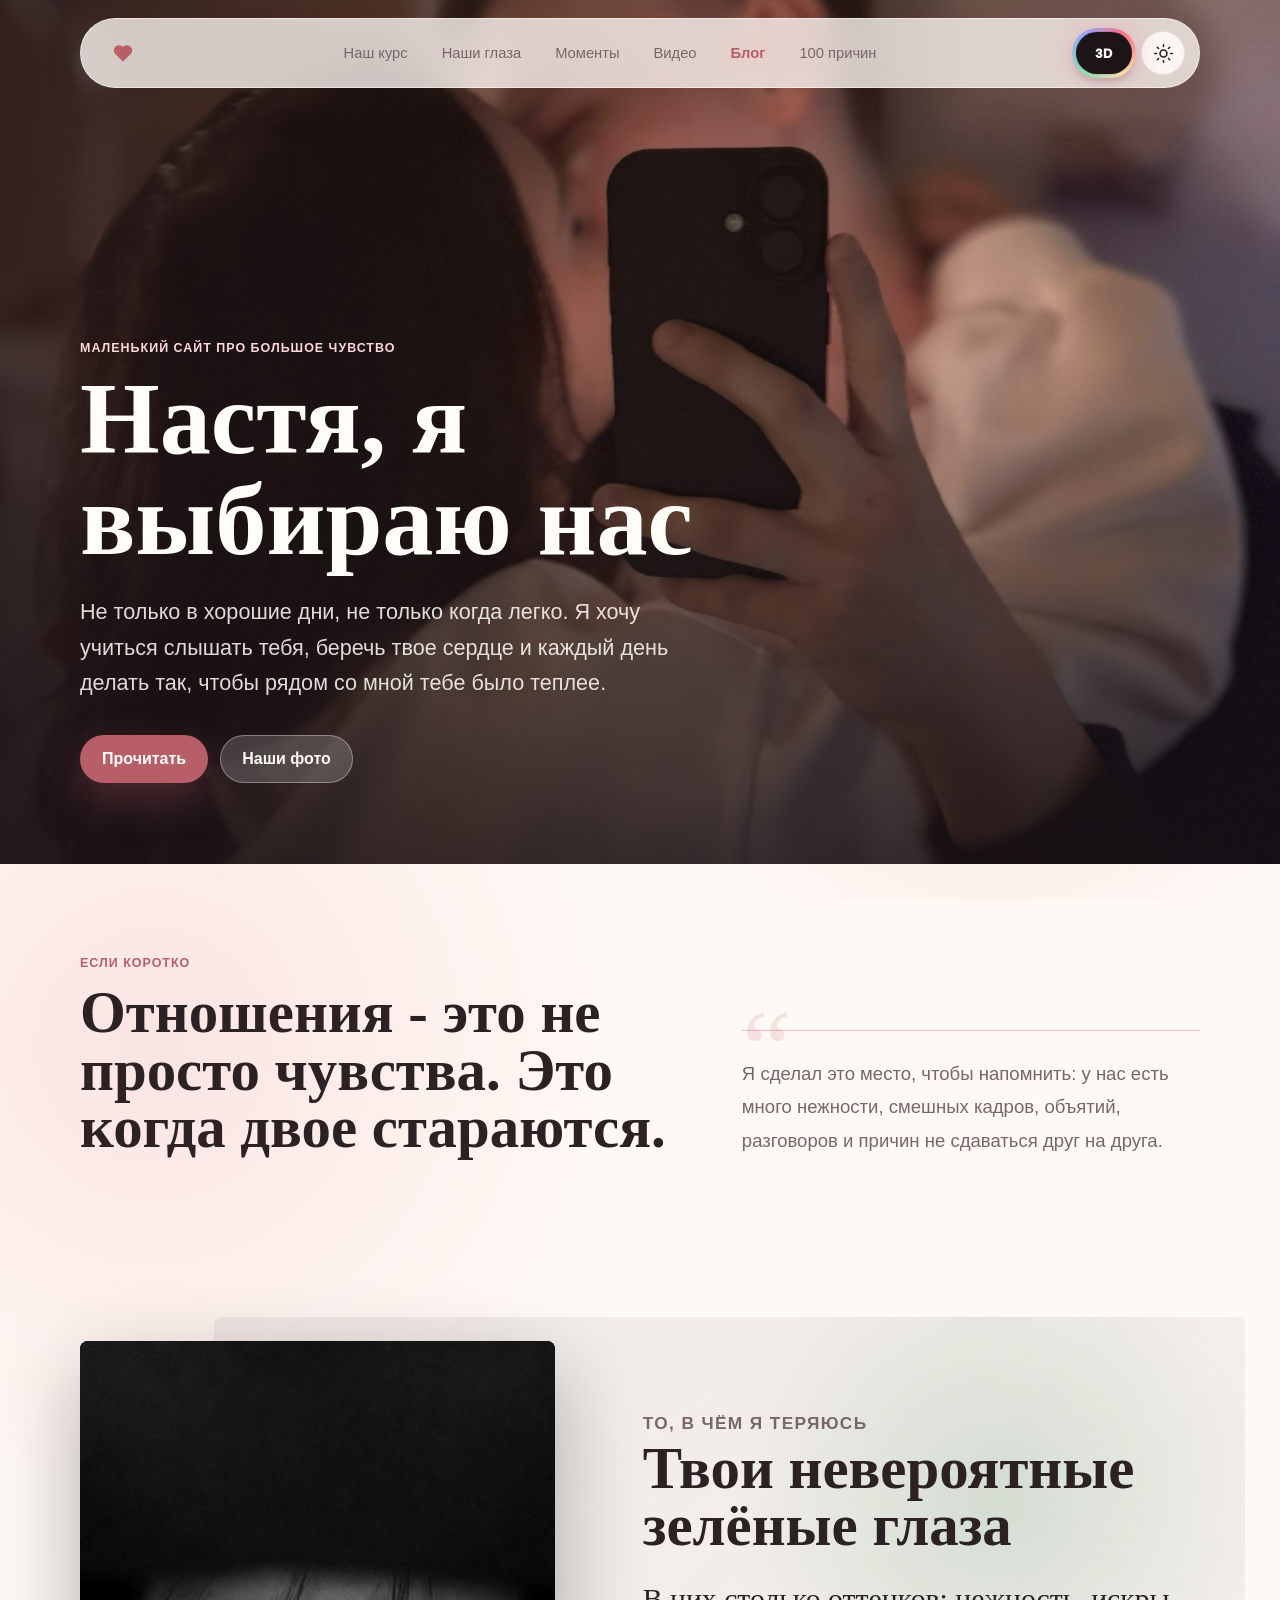
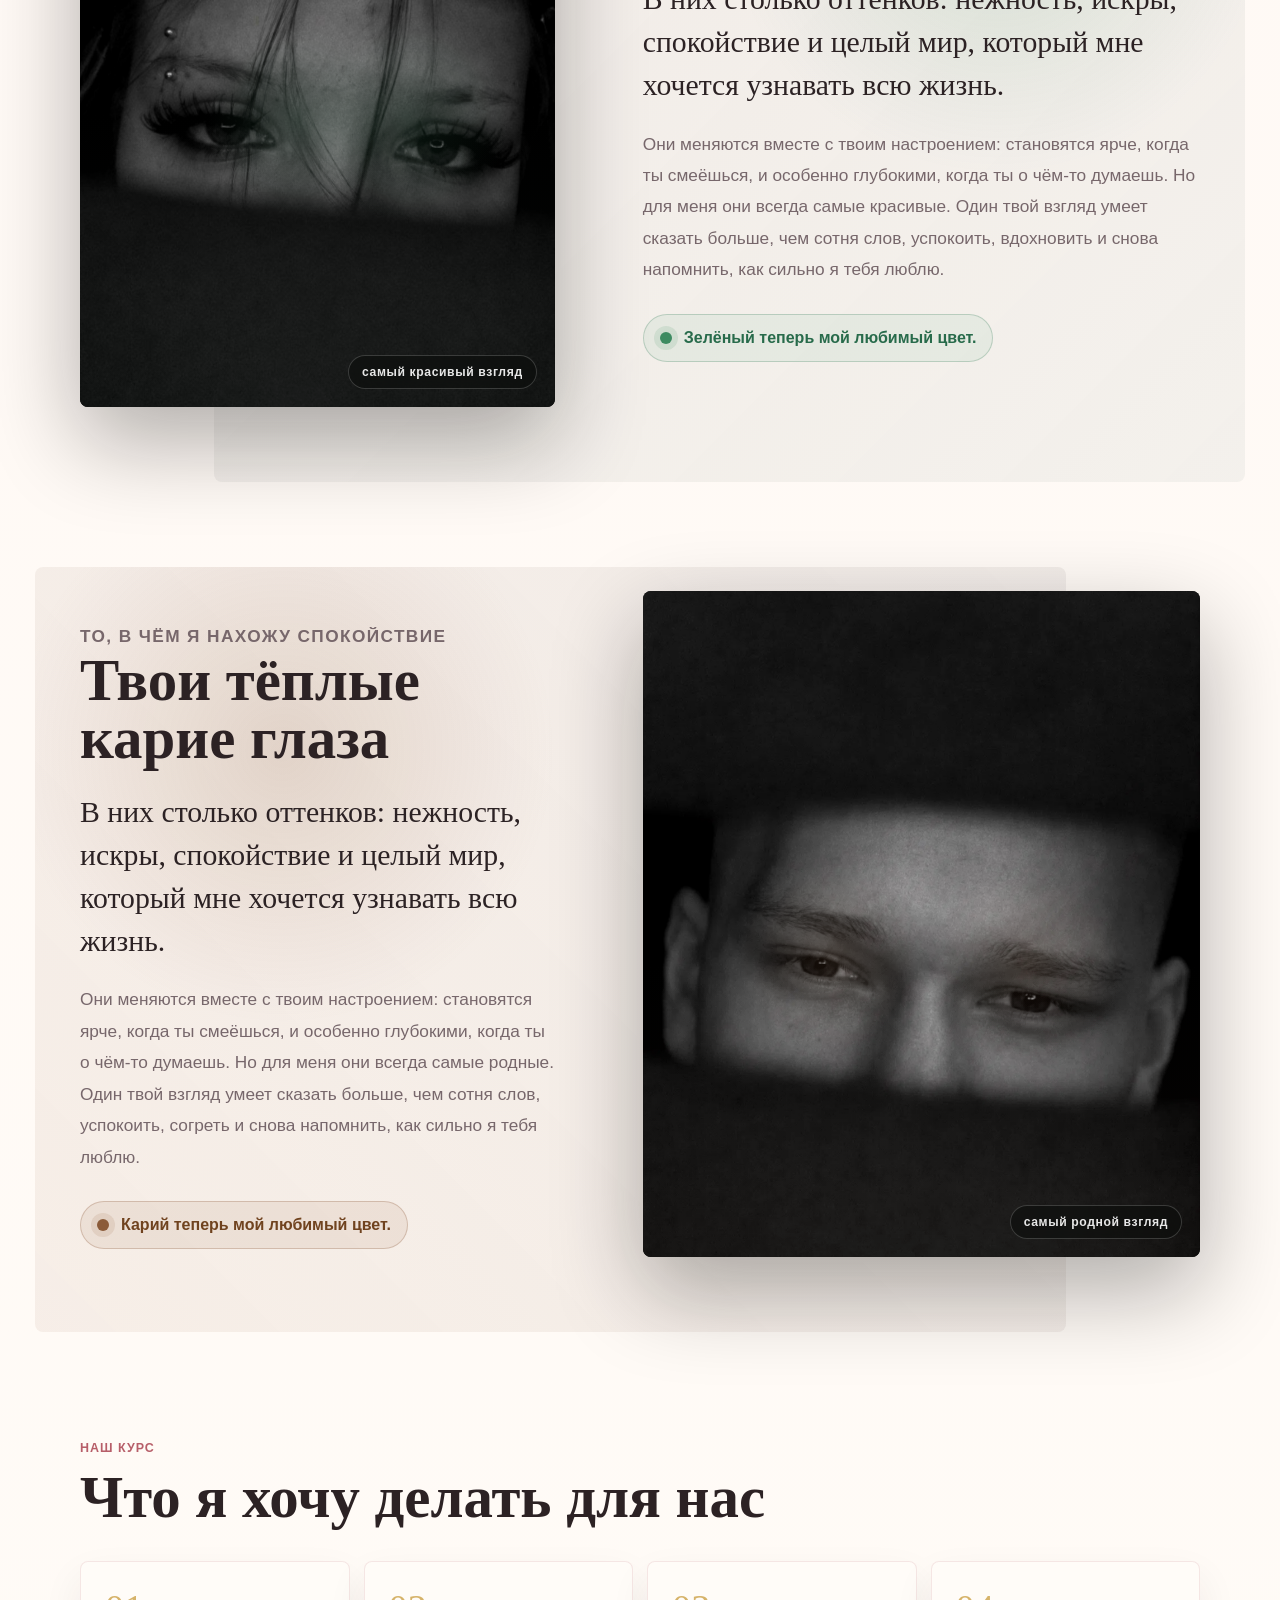
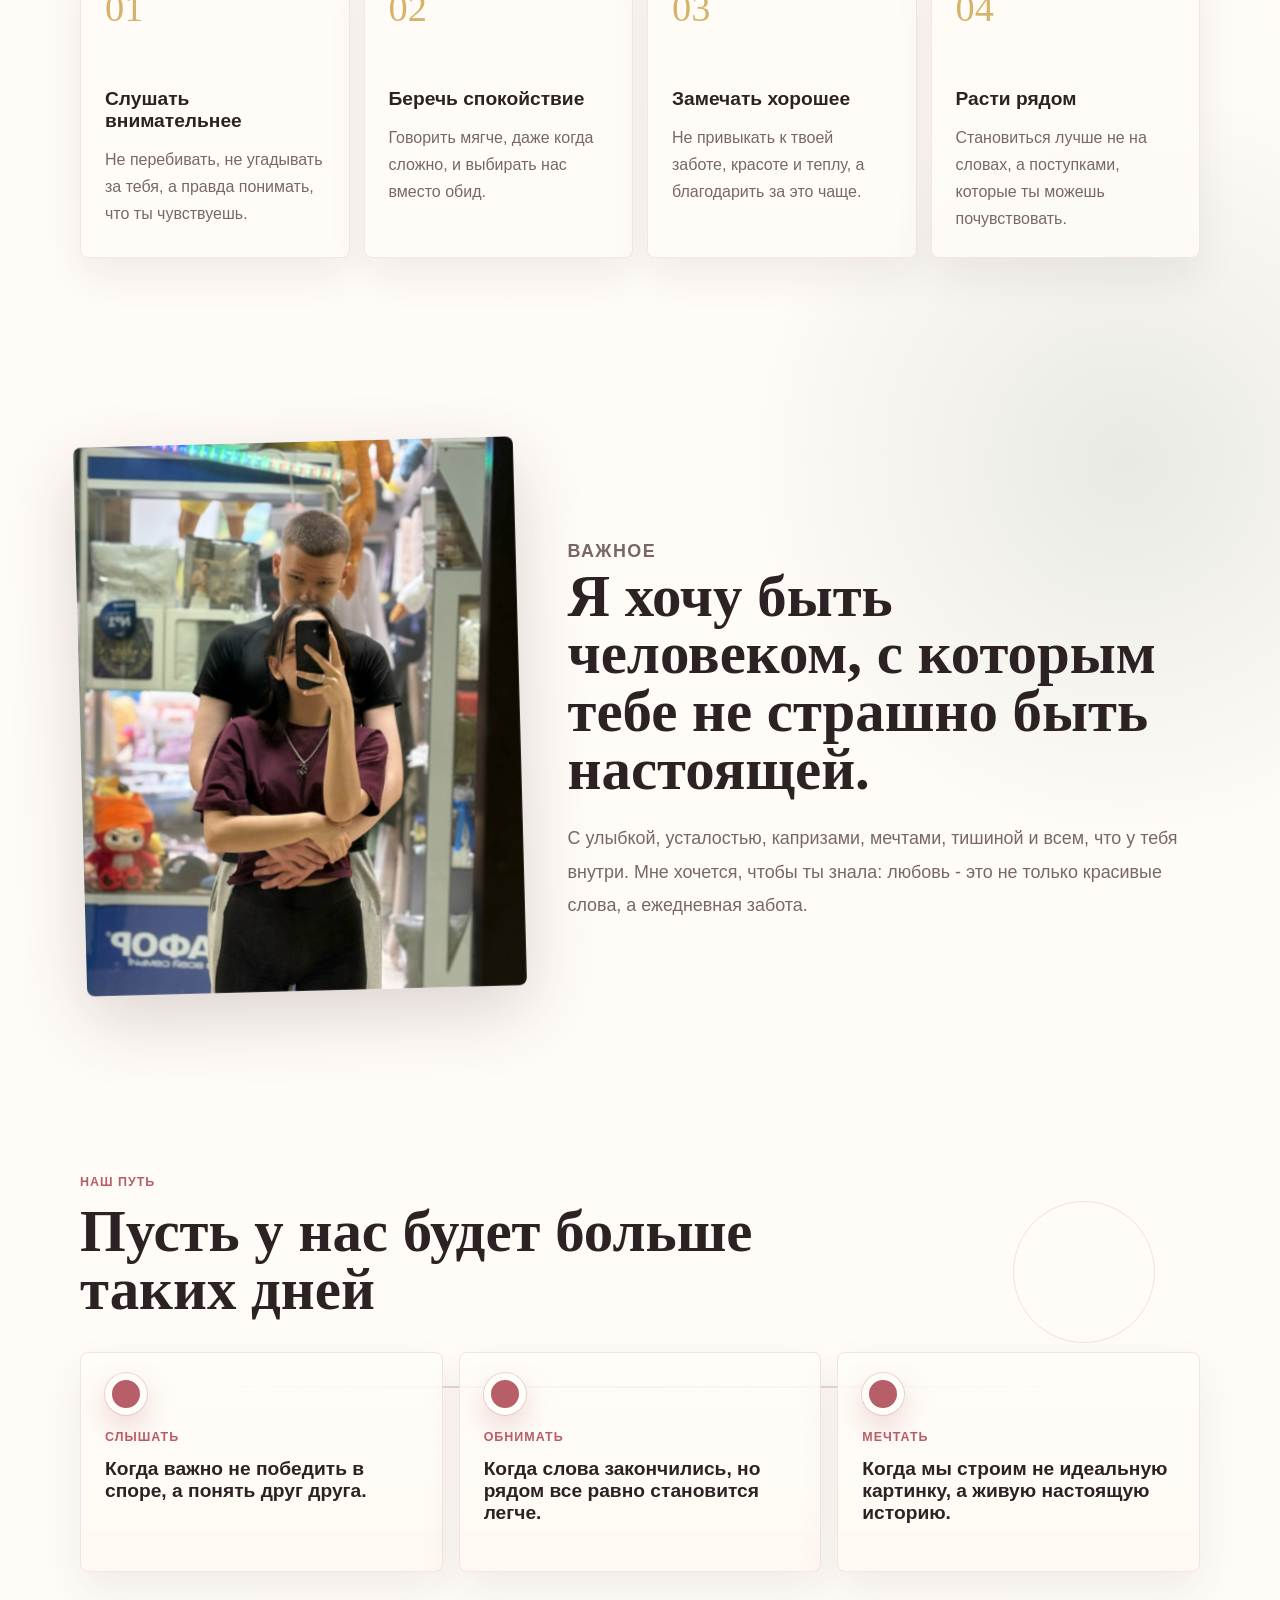
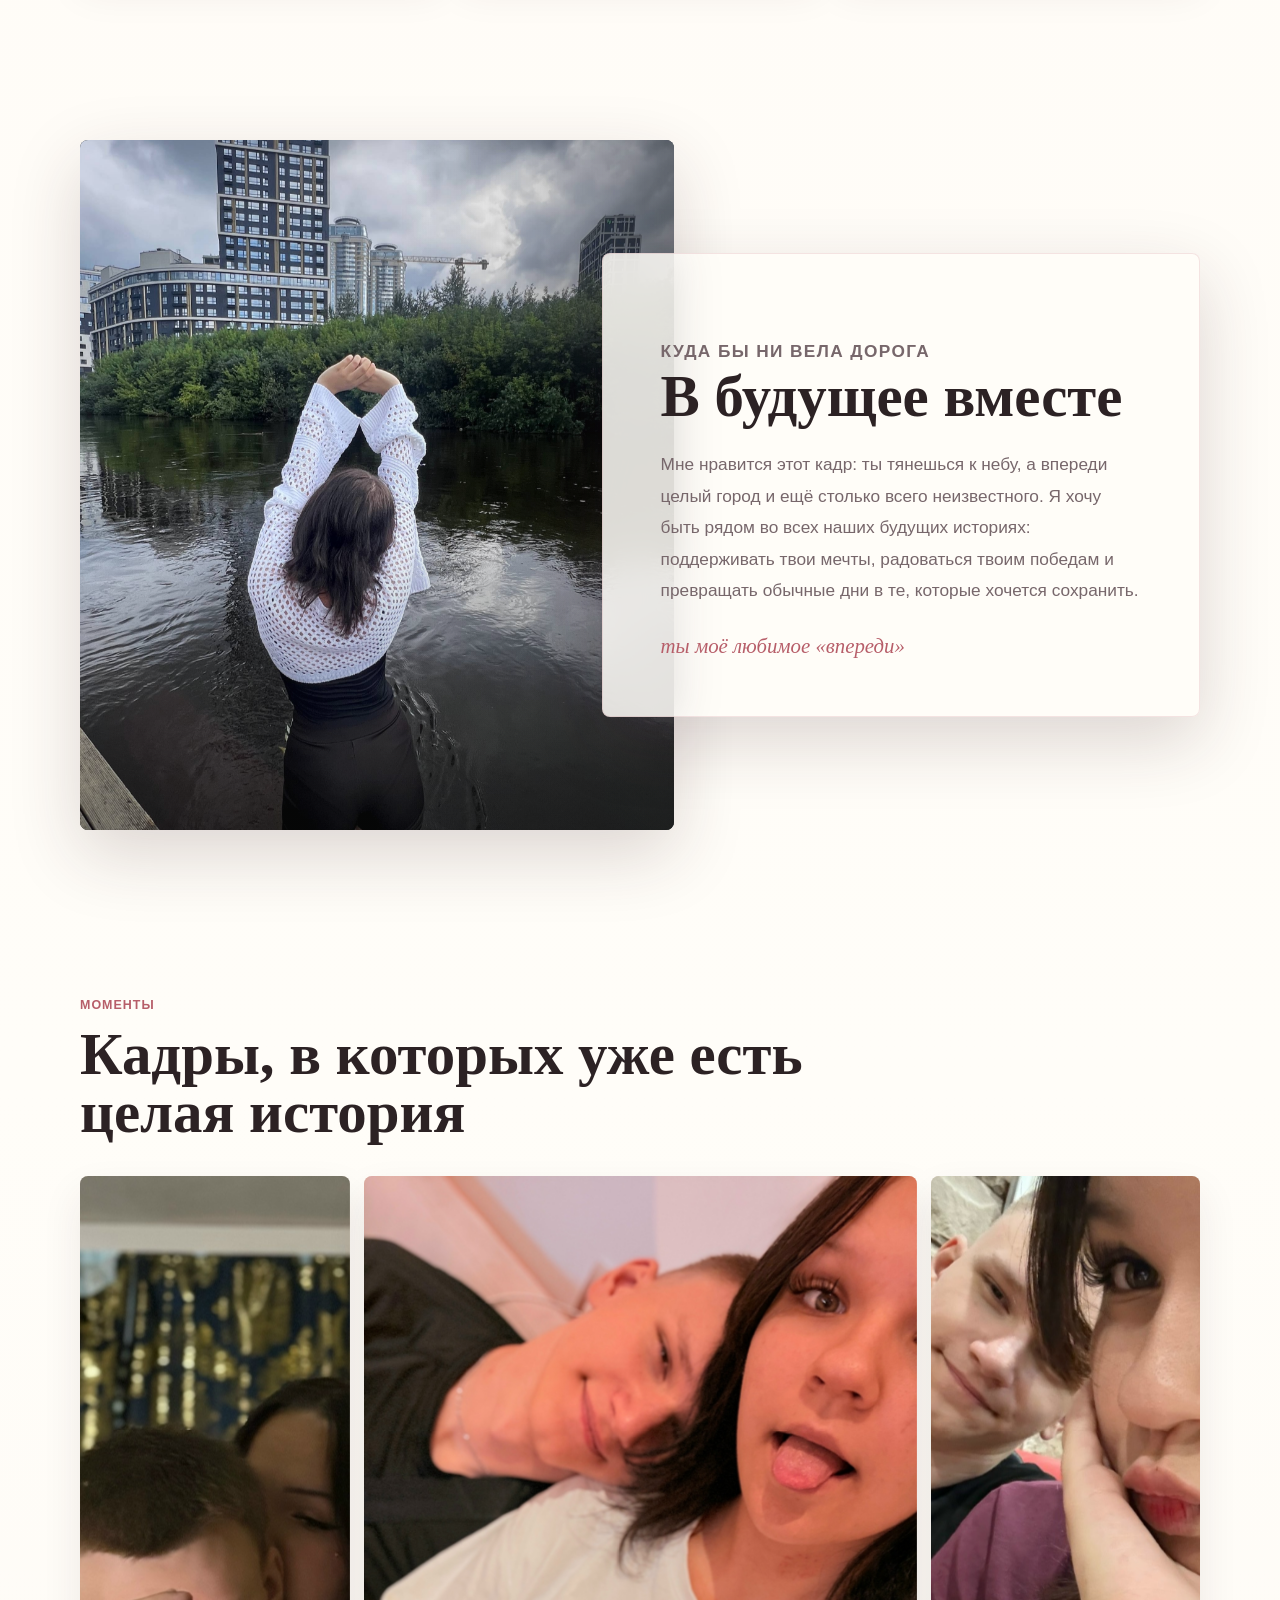
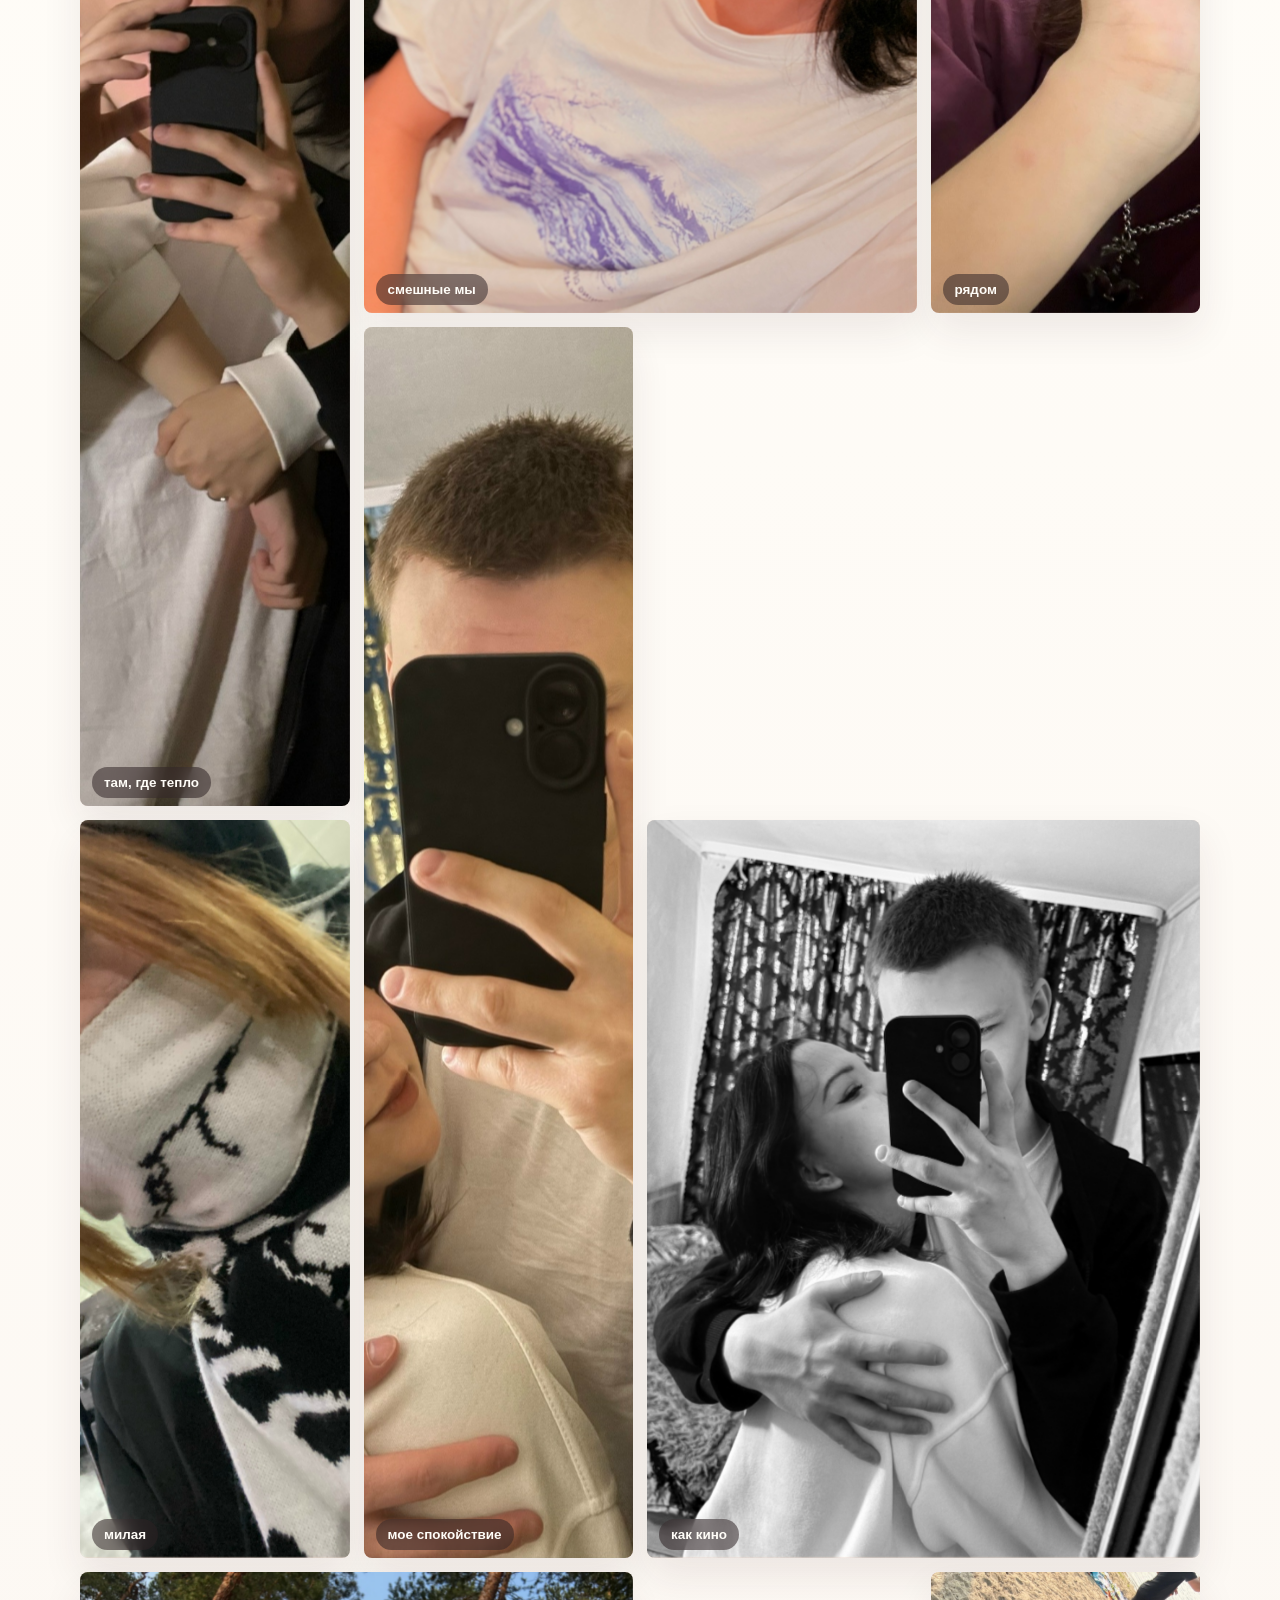
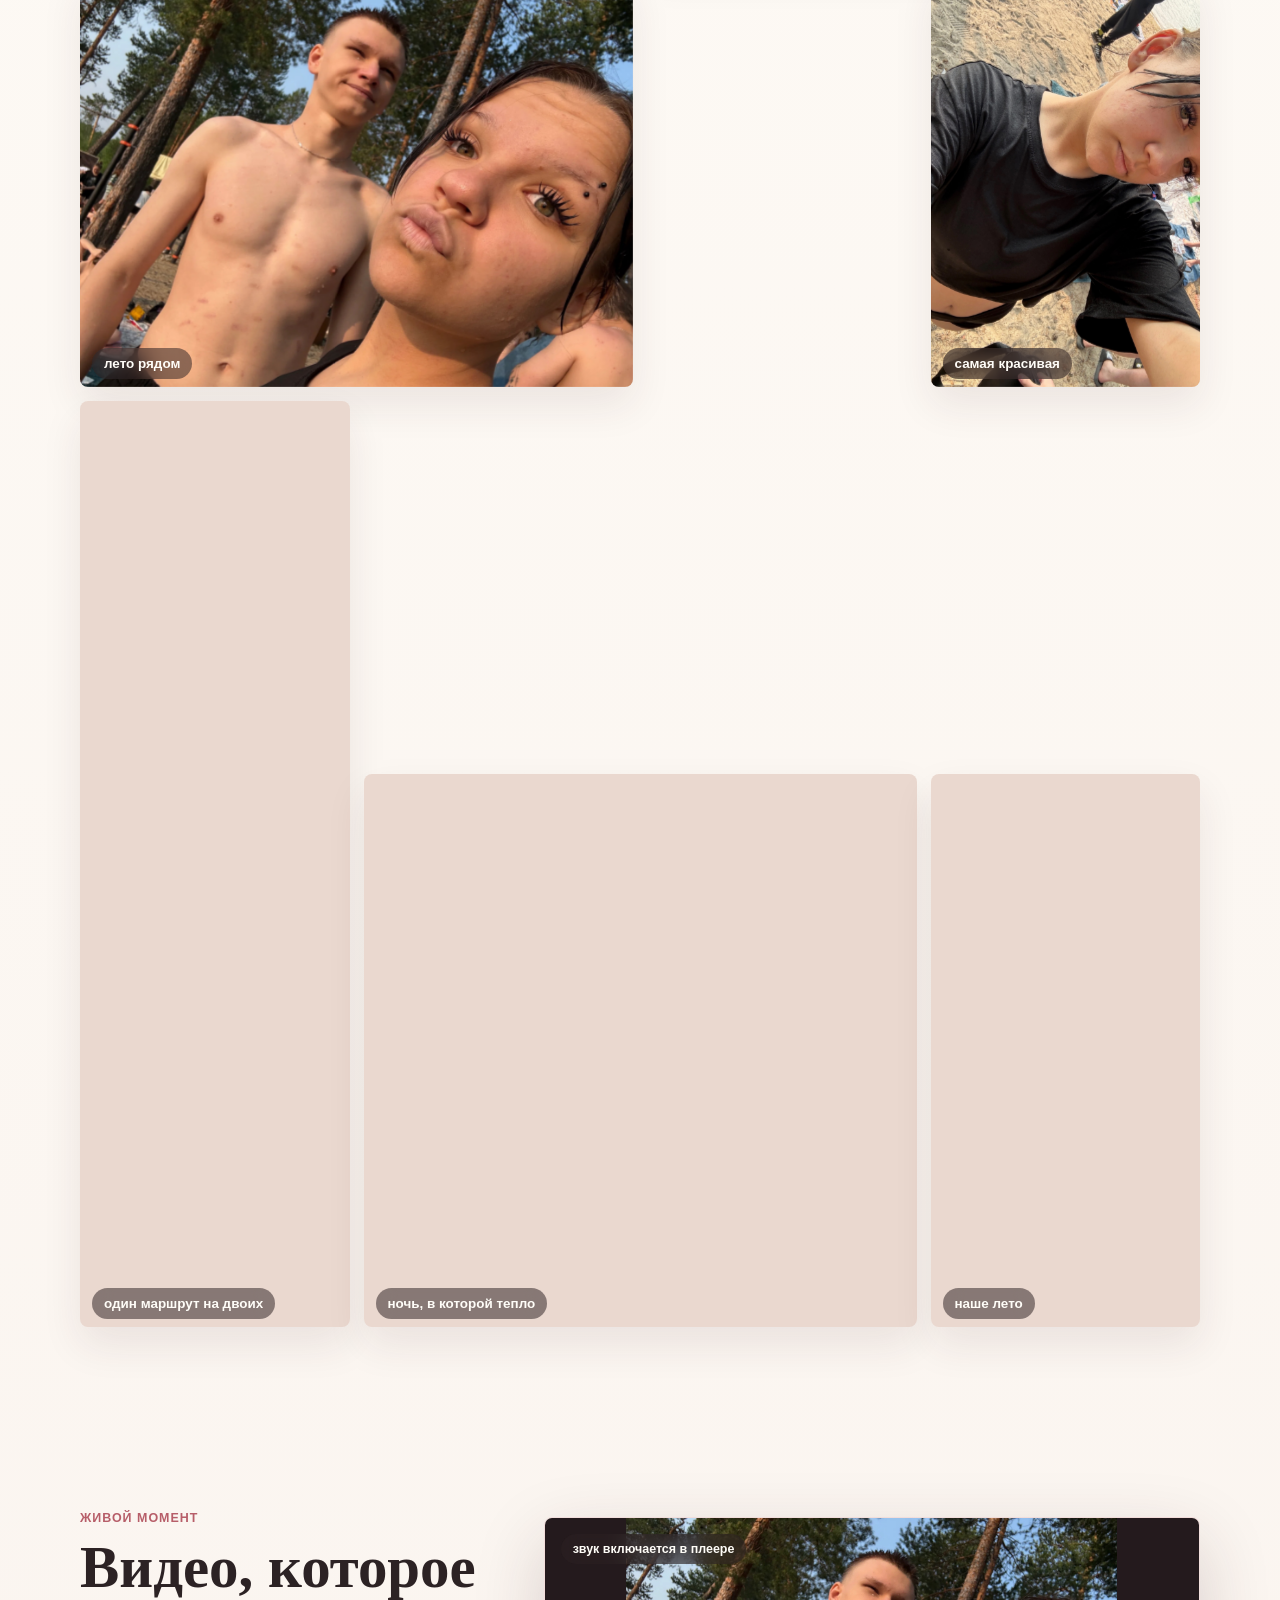
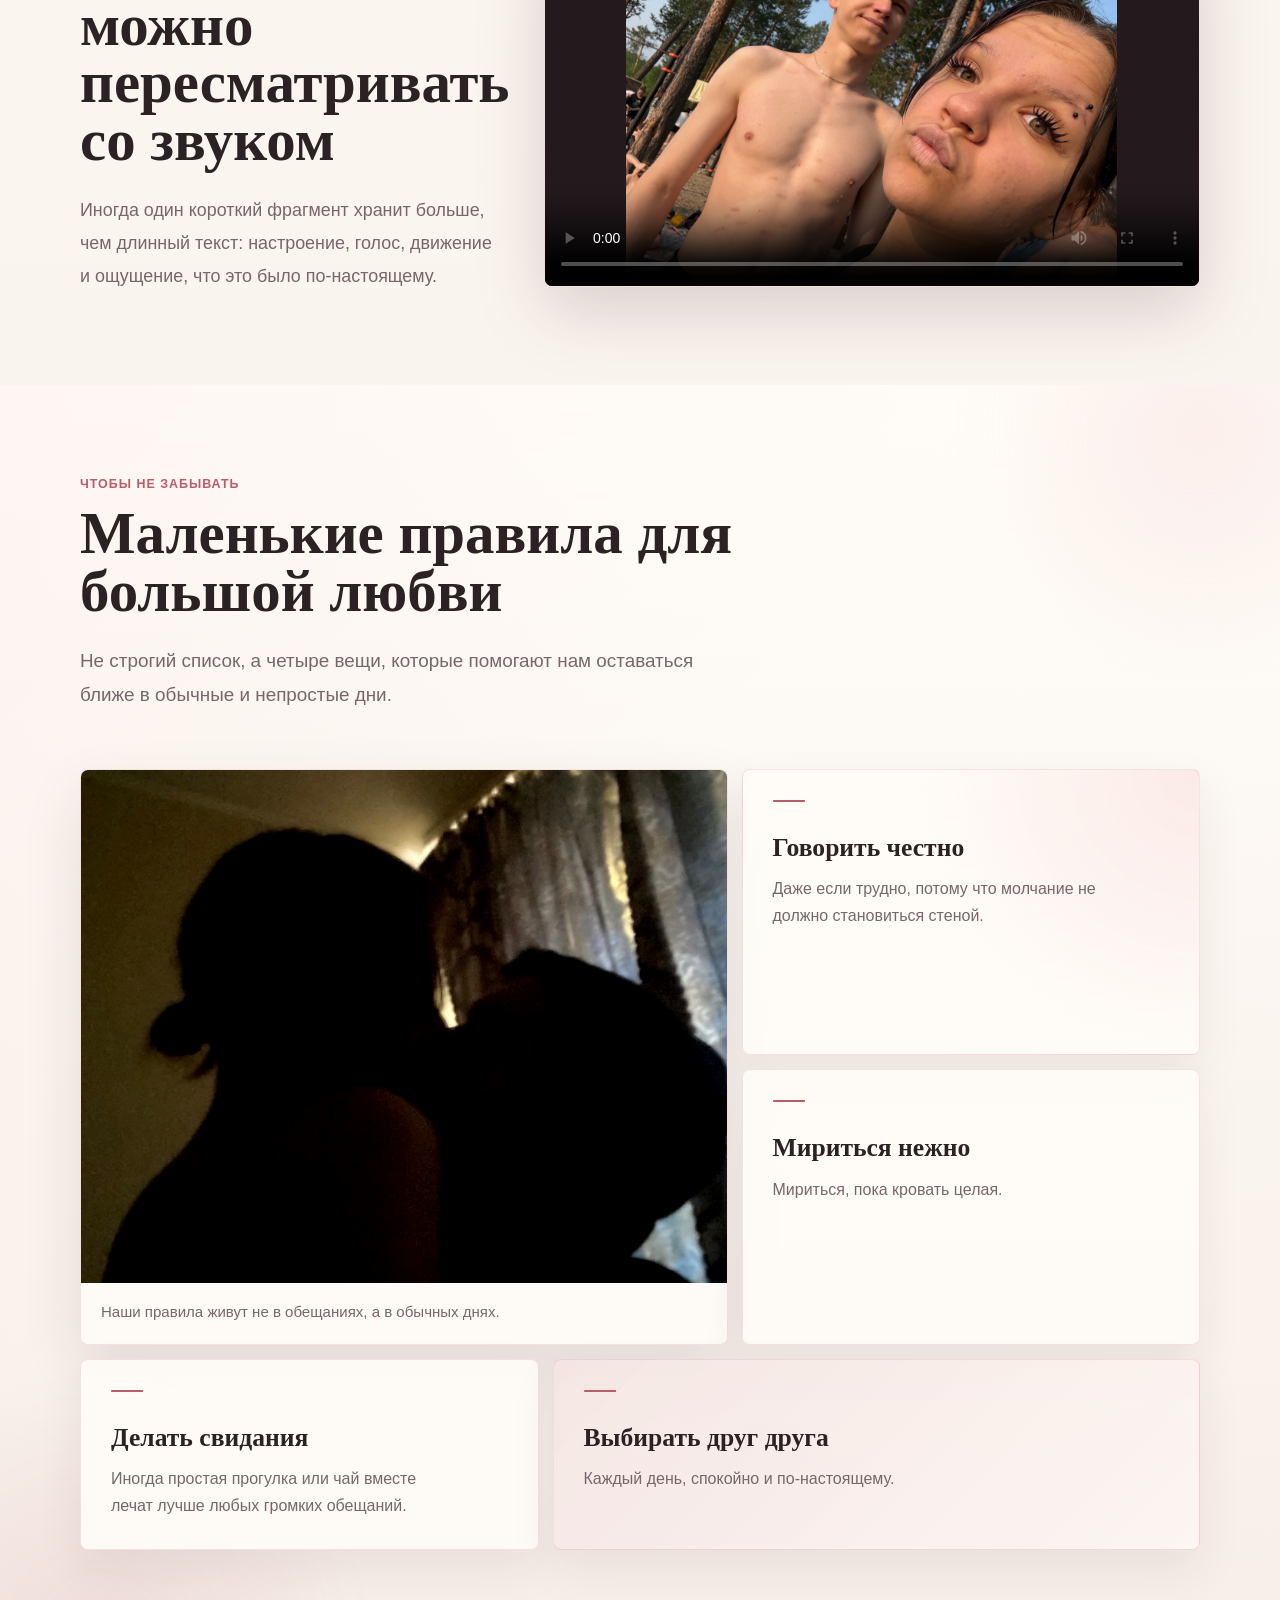
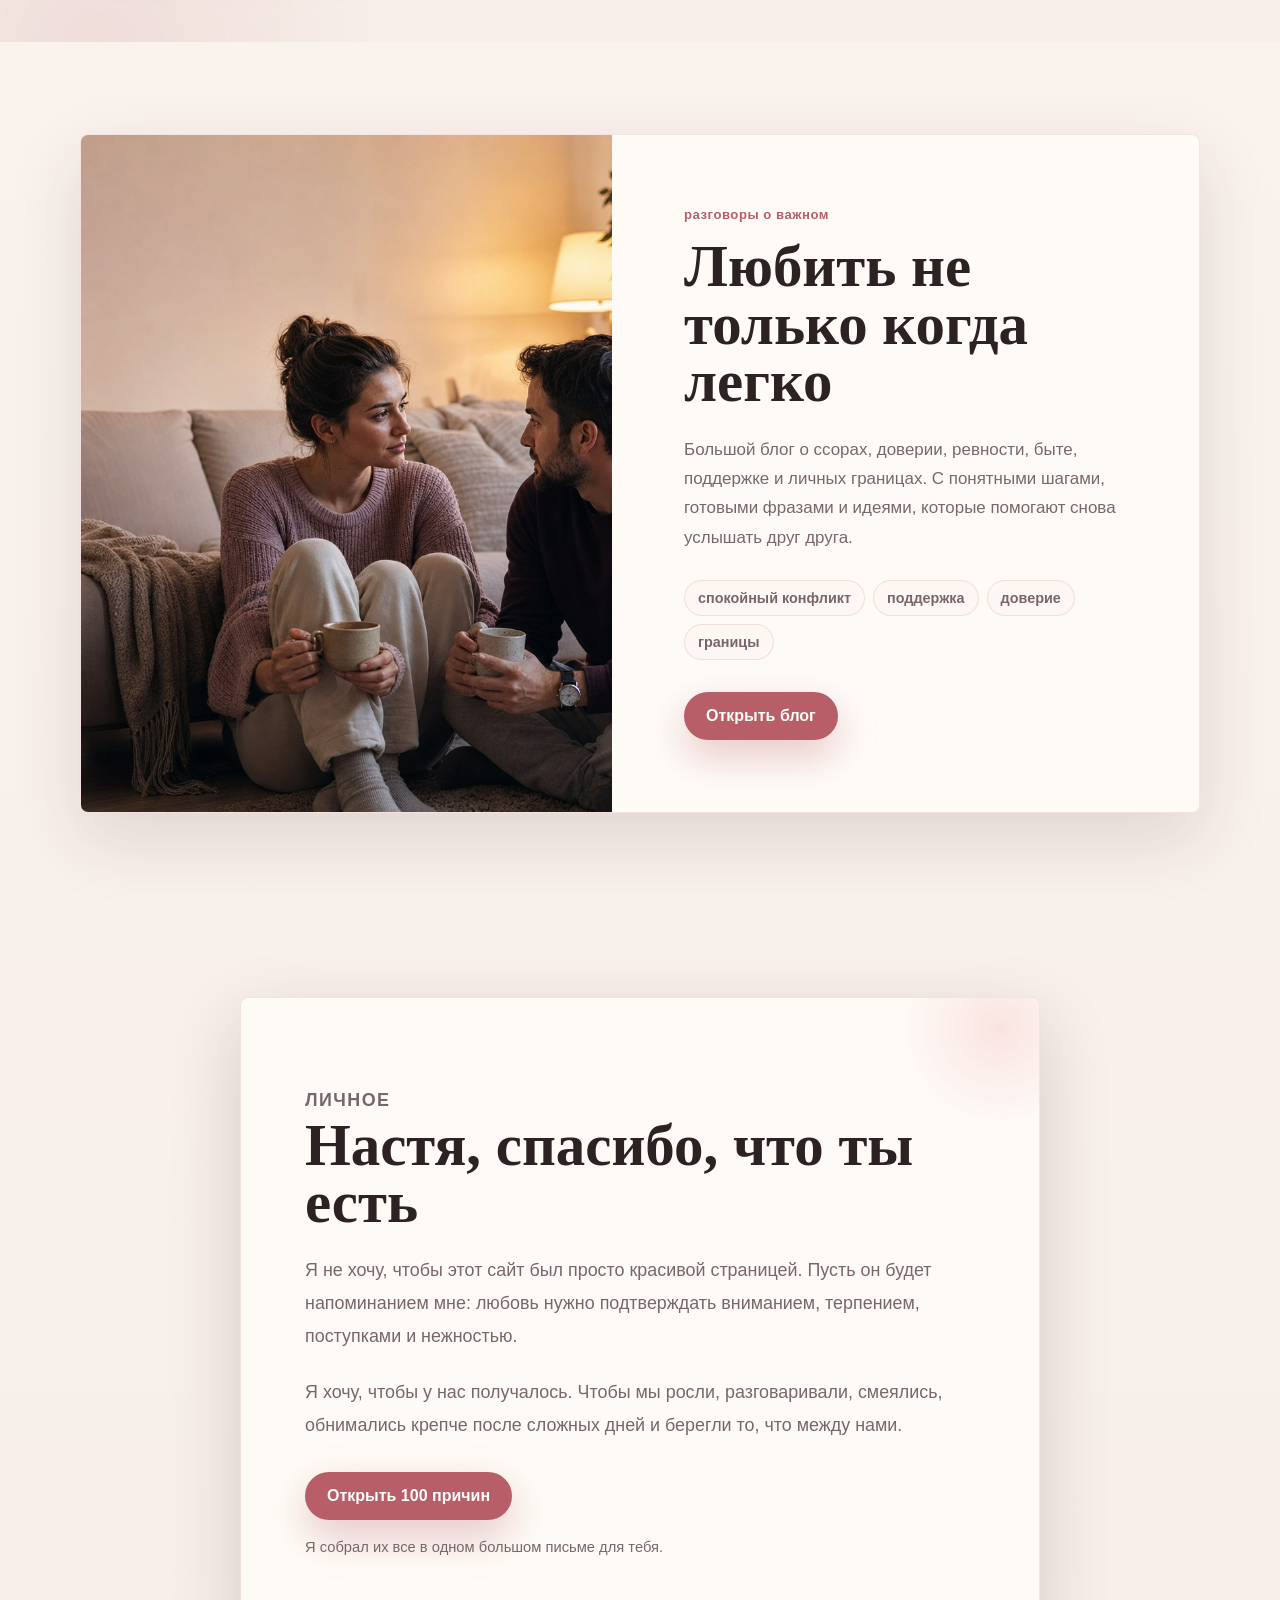
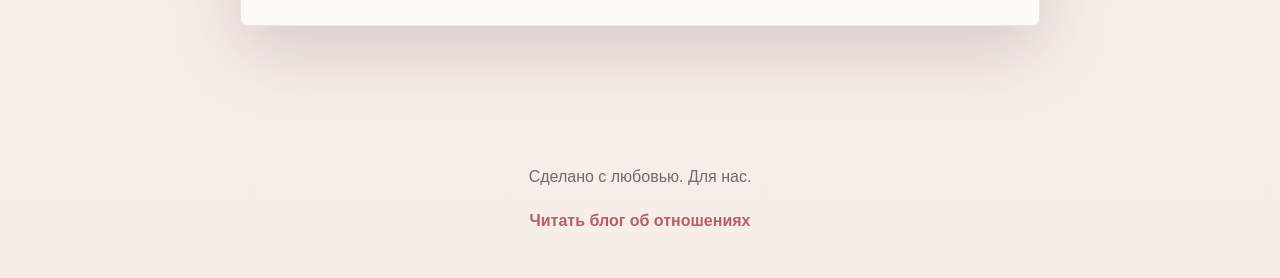
==== index.html @ 69efa059 "Remove heart intro animation" ====
<!doctype html>
<html lang="ru">
  <head>
    <meta charset="utf-8">
    <meta name="viewport" content="width=device-width, initial-scale=1">
    <title>Для Насти</title>
    <meta name="description" content="Милый лендинг про любовь, заботу и работу над отношениями.">
    <meta name="theme-color" content="#fff8f4">
    <script>
      (() => {
        let savedTheme = null;
        try {
          savedTheme = localStorage.getItem("nastya-theme");
        } catch {
          // Используем системную тему, если браузер запретил локальное хранилище.
        }
        const systemTheme = window.matchMedia("(prefers-color-scheme: dark)").matches ? "dark" : "light";
        document.documentElement.dataset.theme = savedTheme || systemTheme;
      })();
    </script>
    <link rel="stylesheet" href="styles.css?v=3d21-20260720">
  </head>
  <body>
    <a class="skip-link" href="#top">Перейти к содержанию</a>
    <div class="ambient" aria-hidden="true">
      <span class="glow glow-one"></span>
      <span class="glow glow-two"></span>
      <span class="glow glow-three"></span>
      <span class="float-heart heart-one">♡</span>
      <span class="float-heart heart-two">♡</span>
      <span class="float-heart heart-three">♡</span>
    </div>
    <header class="site-header" aria-label="Навигация">
      <a class="brand" href="#top" aria-label="Для Насти, в начало">
        <svg viewBox="0 0 24 24" aria-hidden="true">
          <path d="M12 20.6 4.2 13A5.2 5.2 0 0 1 11.5 5.6l.5.5.5-.5A5.2 5.2 0 0 1 19.8 13L12 20.6Z"/>
        </svg>
      </a>
      <nav class="nav">
        <a href="#promise">Наш курс</a>
        <a href="#eyes">Наши глаза</a>
        <a href="#moments">Моменты</a>
        <a href="#video">Видео</a>
        <a class="nav-blog-link" href="blog.html">Блог</a>
        <a href="#letter">100 причин</a>
      </nav>
      <div class="header-actions">
        <button
          class="mode-3d-toggle"
          type="button"
          aria-pressed="false"
          aria-controls="immersive-experience"
          aria-label="Включить 3D-фотоисторию"
          title="Включить 3D-фотоисторию"
        >
          <span class="mode-3d-signal" aria-hidden="true"></span>
          <span class="mode-3d-label">3D</span>
        </button>
        <button class="theme-toggle" type="button" aria-label="Включить тёмную тему" title="Включить тёмную тему">
          <svg class="theme-icon sun-icon" viewBox="0 0 24 24" aria-hidden="true">
            <circle cx="12" cy="12" r="4"/>
            <path d="M12 2v2M12 20v2M4.93 4.93l1.42 1.42M17.65 17.65l1.42 1.42M2 12h2M20 12h2M4.93 19.07l1.42-1.42M17.65 6.35l1.42-1.42"/>
          </svg>
          <svg class="theme-icon moon-icon" viewBox="0 0 24 24" aria-hidden="true">
            <path d="M20.2 15.2A8.5 8.5 0 0 1 8.8 3.8 8.5 8.5 0 1 0 20.2 15.2Z"/>
          </svg>
        </button>
      </div>
    </header>

    <section
      id="immersive-experience"
      class="immersive-shell"
      aria-label="Наша объёмная фотоистория"
      hidden
    >
      <div class="immersive-stage">
        <div class="immersive-atmosphere" aria-hidden="true">
          <span class="immersive-orb orb-one"></span>
          <span class="immersive-orb orb-two"></span>
          <span class="immersive-orb orb-three"></span>
          <span class="immersive-lightband"></span>
          <span class="immersive-depth-ring ring-one"></span>
          <span class="immersive-depth-ring ring-two"></span>
          <span class="immersive-grain"></span>
        </div>

        <div class="immersive-hud">
          <div class="immersive-wordmark">
            <strong>НАСТЯ</strong>
            <span>наша орбита / 2026</span>
          </div>
          <div class="immersive-status">
            <span>3D-фотоистория</span>
            <strong>Прокручивай вниз или вверх</strong>
          </div>
          <a class="immersive-blog-link" href="blog.html">Блог</a>
        </div>

        <div class="immersive-scenes">
          <article class="immersive-scene is-current" data-scene="0" data-whisper="БЛИЖЕ" aria-labelledby="scene-title-0">
            <div class="immersive-copy copy-left">
              <p>Фотоархив / 01—08</p>
              <h2 id="scene-title-0">Наша история<br>в глубине</h2>
              <span>Не листай картинки. Двигайся сквозь них.</span>
            </div>
            <div class="photo-orbit orbit-opening" aria-hidden="true">
              <figure class="orbit-photo is-far" style="--x: 8%; --y: 14%; --w: 27vw; --z: -110px; --rz: -7deg; --ratio: 4 / 5; --order: 1;">
                <img src="assets/3d-embrace.jpg" alt="" loading="eager" decoding="async">
              </figure>
              <figure class="orbit-photo is-near orbit-photo-main" style="--x: 45%; --y: 7%; --w: 35vw; --z: 120px; --rz: 2deg; --ratio: 4 / 5; --order: 2;">
                <img src="assets/3d-opening-main.jpg" alt="" loading="eager" decoding="async">
                <figcaption>точка, с которой всё начинается</figcaption>
              </figure>
            </div>
          </article>

          <article class="immersive-scene" data-scene="1" data-whisper="ВЗГЛЯД" aria-labelledby="scene-title-1" aria-hidden="true">
            <div class="immersive-copy copy-right">
              <p>Два взгляда / одна тишина</p>
              <h2 id="scene-title-1">Глаза,<br>в которых дом</h2>
              <span>Самый красивый зелёный. Самый родной карий.</span>
            </div>
            <div class="photo-orbit orbit-eyes" aria-hidden="true">
              <figure class="orbit-photo is-near" style="--x: 5%; --y: 8%; --w: 38vw; --z: 130px; --rz: -3deg; --ratio: 4 / 5; --order: 1;">
                <img src="assets/3d-eyes-nastya.jpg" alt="" loading="lazy" decoding="async">
                <figcaption>взгляд, в котором я теряюсь</figcaption>
              </figure>
              <figure class="orbit-photo is-mid" style="--x: 48%; --y: 19%; --w: 30vw; --z: -10px; --rz: 5deg; --ratio: 4 / 5; --order: 2;">
                <img src="assets/3d-eyes-sasha.jpg" alt="" loading="lazy" decoding="async">
                <figcaption>взгляд, в котором спокойно</figcaption>
              </figure>
              <span class="orbit-line line-eyes"></span>
            </div>
          </article>

          <article class="immersive-scene" data-scene="2" data-whisper="СМЕХ" aria-labelledby="scene-title-2" aria-hidden="true">
            <div class="immersive-copy copy-center">
              <p>Живые кадры / без идеальной позы</p>
              <h2 id="scene-title-2">Смешные.<br>Настоящие. Мы.</h2>
            </div>
            <div class="photo-orbit orbit-cascade" aria-hidden="true">
              <figure class="orbit-photo is-near" style="--x: 14%; --y: 7%; --w: 36vw; --z: 130px; --rz: -4deg; --ratio: 4 / 5; --order: 1;">
                <img src="assets/3d-real-main.jpg" alt="" loading="lazy" decoding="async">
              </figure>
              <figure class="orbit-photo is-mid" style="--x: 58%; --y: 22%; --w: 29vw; --z: -20px; --rz: 7deg; --ratio: 4 / 5; --order: 2;">
                <img src="assets/3d-real-detail.jpg" alt="" loading="lazy" decoding="async">
              </figure>
            </div>
          </article>

          <article class="immersive-scene" data-scene="3" data-whisper="ЛЕТО" aria-labelledby="scene-title-3" aria-hidden="true">
            <div class="immersive-copy copy-left copy-low">
              <p>Солнце / снег / всё между</p>
              <h2 id="scene-title-3">Наши времена<br>года</h2>
              <span>Любое время становится нашим, если мы рядом.</span>
            </div>
            <div class="photo-orbit orbit-seasons" aria-hidden="true">
              <figure class="orbit-photo is-near" style="--x: 42%; --y: 5%; --w: 35vw; --z: 120px; --rz: 2deg; --ratio: 4 / 5; --order: 1;">
                <img src="assets/3d-season-main.jpg" alt="" loading="lazy" decoding="async">
              </figure>
              <figure class="orbit-photo is-mid" style="--x: 10%; --y: 15%; --w: 29vw; --z: -35px; --rz: -7deg; --ratio: 4 / 5; --order: 2;">
                <img src="assets/3d-season-detail.jpg" alt="" loading="lazy" decoding="async">
              </figure>
            </div>
          </article>

          <article class="immersive-scene" data-scene="4" data-whisper="ВПЕРЁД" aria-labelledby="scene-title-4" aria-hidden="true">
            <div class="immersive-copy copy-right copy-high">
              <p>Куда бы ни вела дорога</p>
              <h2 id="scene-title-4">Ты — моё<br>любимое «впереди»</h2>
              <span>Город, вода, небо и ещё столько наших будущих историй.</span>
            </div>
            <div class="photo-orbit orbit-future" aria-hidden="true">
              <figure class="orbit-photo is-near orbit-photo-panorama" style="--x: 4%; --y: 4%; --w: 57vw; --z: 100px; --rz: -2deg; --ratio: 16 / 11; --order: 1;">
                <img src="assets/3d-future-main.jpg" alt="" loading="lazy" decoding="async">
              </figure>
              <figure class="orbit-photo is-mid" style="--x: 66%; --y: 43%; --w: 25vw; --z: -20px; --rz: 7deg; --ratio: 4 / 5; --order: 2;">
                <img src="assets/3d-future-detail.jpg" alt="" loading="lazy" decoding="async">
              </figure>
            </div>
          </article>

          <article class="immersive-scene" data-scene="5" data-whisper="РЯДОМ" aria-labelledby="scene-title-5" aria-hidden="true">
            <div class="immersive-copy copy-left copy-low">
              <p>Обычные дни / наши любимые</p>
              <h2 id="scene-title-5">Один маршрут<br>на двоих</h2>
              <span>Когда мы рядом, любая прогулка становится нашей историей.</span>
            </div>
            <div class="photo-orbit orbit-days" aria-hidden="true">
              <figure class="orbit-photo is-near" style="--x: 42%; --y: 5%; --w: 35vw; --z: 120px; --rz: 3deg; --ratio: 3 / 4; --order: 1;">
                <img src="assets/memory-walk.jpg" alt="" loading="lazy" decoding="async">
                <figcaption>один маршрут на двоих</figcaption>
              </figure>
              <figure class="orbit-photo is-mid" style="--x: 9%; --y: 17%; --w: 29vw; --z: -35px; --rz: -6deg; --ratio: 3 / 4; --order: 2;">
                <img src="assets/memory-summer.jpg" alt="" loading="lazy" decoding="async">
                <figcaption>наше лето</figcaption>
              </figure>
            </div>
          </article>

          <article class="immersive-scene" data-scene="6" data-whisper="СВОИ" aria-labelledby="scene-title-6" aria-hidden="true">
            <div class="immersive-copy copy-right">
              <p>Без серьёзных лиц / без фильтров</p>
              <h2 id="scene-title-6">С тобой можно<br>быть собой</h2>
              <span>Красивыми, смешными, странными — любыми. И всегда своими.</span>
            </div>
            <div class="photo-orbit orbit-playful" aria-hidden="true">
              <figure class="orbit-photo is-near" style="--x: 12%; --y: 6%; --w: 36vw; --z: 130px; --rz: -4deg; --ratio: 3 / 4; --order: 1;">
                <img src="assets/memory-spa.jpg" alt="" loading="lazy" decoding="async">
                <figcaption>домашний спа</figcaption>
              </figure>
              <figure class="orbit-photo is-mid" style="--x: 59%; --y: 23%; --w: 29vw; --z: -20px; --rz: 7deg; --ratio: 3 / 4; --order: 2;">
                <img src="assets/memory-scarf-kiss.jpg" alt="" loading="lazy" decoding="async">
                <figcaption>серьёзность отменяется</figcaption>
              </figure>
            </div>
          </article>

          <article class="immersive-scene" data-scene="7" data-whisper="ВМЕСТЕ" aria-labelledby="scene-title-7" aria-hidden="true">
            <div class="immersive-copy copy-center copy-final">
              <p>Финальный кадр / но не финал истории</p>
              <h2 id="scene-title-7">Я выбираю нас</h2>
              <span>В хорошие дни. В сложные дни. Снова и снова.</span>
            </div>
            <div class="photo-orbit orbit-finale" aria-hidden="true">
              <figure class="orbit-photo is-far orbit-photo-panorama" style="--x: 4%; --y: 11%; --w: 40vw; --z: -100px; --rz: -5deg; --ratio: 1 / 1; --order: 1;">
                <img src="assets/memory-winter-kiss.jpg" alt="" loading="lazy" decoding="async">
              </figure>
              <figure class="orbit-photo is-near" style="--x: 55%; --y: 7%; --w: 34vw; --z: 120px; --rz: 3deg; --ratio: 4 / 5; --order: 2;">
                <img src="assets/3d-embrace.jpg" alt="" loading="lazy" decoding="async">
              </figure>
            </div>
          </article>
        </div>

        <button class="immersive-exit" type="button" tabindex="-1" aria-hidden="true" disabled>
          Вернуться к обычному сайту
        </button>

        <div class="immersive-progress" aria-hidden="true">
          <span class="immersive-progress-fill"></span>
        </div>
        <div class="immersive-counter" aria-live="polite">
          <span class="immersive-counter-current">01</span>
          <i></i>
          <span class="immersive-counter-total">08</span>
        </div>
        <p class="immersive-scroll-hint" aria-hidden="true">
          <span></span>
          колесо / свайп / стрелки
        </p>
      </div>
    </section>

    <main id="top">
      <section class="hero">
        <div class="hero-media" aria-hidden="true">
          <img src="assets/photo-08.png" alt="">
        </div>
        <div class="hero-overlay"></div>
        <div class="hero-content">
          <p class="eyebrow">маленький сайт про большое чувство</p>
          <h1>Настя, я выбираю нас</h1>
          <p class="hero-text">
            Не только в хорошие дни, не только когда легко. Я хочу учиться слышать тебя,
            беречь твое сердце и каждый день делать так, чтобы рядом со мной тебе было теплее.
          </p>
          <div class="hero-actions">
            <a class="button primary" href="#promise">Прочитать</a>
            <a class="button secondary" href="#moments">Наши фото</a>
          </div>
        </div>
      </section>

      <section class="intro section">
        <div class="intro-copy">
          <p class="section-kicker">если коротко</p>
          <h2>Отношения - это не просто чувства. Это когда двое стараются.</h2>
        </div>
        <div class="intro-note">
          <p>
            Я сделал это место, чтобы напомнить: у нас есть много нежности, смешных кадров,
            объятий, разговоров и причин не сдаваться друг на друга.
          </p>
        </div>
      </section>

      <section id="eyes" class="section eyes-story">
        <div class="eyes-photo">
          <img
            src="assets/nastya-eyes.jpg"
            alt="Крупный чёрно-белый портрет Насти, в центре кадра её глаза"
            width="807"
            height="1280"
            loading="lazy"
          >
          <span class="eyes-caption">самый красивый взгляд</span>
        </div>
        <div class="eyes-copy">
          <p class="section-kicker">то, в чём я теряюсь</p>
          <h2>Твои невероятные зелёные глаза</h2>
          <p class="eyes-lead">
            В них столько оттенков: нежность, искры, спокойствие и целый мир, который мне хочется узнавать всю жизнь.
          </p>
          <p>
            Они меняются вместе с твоим настроением: становятся ярче, когда ты смеёшься, и особенно глубокими,
            когда ты о чём-то думаешь. Но для меня они всегда самые красивые. Один твой взгляд умеет сказать больше,
            чем сотня слов, успокоить, вдохновить и снова напомнить, как сильно я тебя люблю.
          </p>
          <div class="green-note">
            <span aria-hidden="true"></span>
            Зелёный теперь мой любимый цвет.
          </div>
        </div>
      </section>

      <section id="sasha" class="section eyes-story eyes-story-sasha">
        <div class="eyes-photo eyes-photo-sasha">
          <img
            src="assets/me.jpg"
            alt="Крупный чёрно-белый портрет Саши, в центре кадра его карие глаза"
            width="997"
            height="1577"
            loading="lazy"
          >
          <span class="eyes-caption">самый родной взгляд</span>
        </div>
        <div class="eyes-copy">
          <p class="section-kicker">то, в чём я нахожу спокойствие</p>
          <h2>Твои тёплые карие глаза</h2>
          <p class="eyes-lead">
            В них столько оттенков: нежность, искры, спокойствие и целый мир, который мне хочется узнавать всю жизнь.
          </p>
          <p>
            Они меняются вместе с твоим настроением: становятся ярче, когда ты смеёшься, и особенно глубокими,
            когда ты о чём-то думаешь. Но для меня они всегда самые родные. Один твой взгляд умеет сказать больше,
            чем сотня слов, успокоить, согреть и снова напомнить, как сильно я тебя люблю.
          </p>
          <div class="brown-note">
            <span aria-hidden="true"></span>
            Карий теперь мой любимый цвет.
          </div>
        </div>
      </section>

      <section id="promise" class="section promise">
        <div class="section-heading">
          <p class="section-kicker">наш курс</p>
          <h2>Что я хочу делать для нас</h2>
        </div>
        <div class="promise-grid">
          <article class="promise-card">
            <span>01</span>
            <h3>Слушать внимательнее</h3>
            <p>Не перебивать, не угадывать за тебя, а правда понимать, что ты чувствуешь.</p>
          </article>
          <article class="promise-card">
            <span>02</span>
            <h3>Беречь спокойствие</h3>
            <p>Говорить мягче, даже когда сложно, и выбирать нас вместо обид.</p>
          </article>
          <article class="promise-card">
            <span>03</span>
            <h3>Замечать хорошее</h3>
            <p>Не привыкать к твоей заботе, красоте и теплу, а благодарить за это чаще.</p>
          </article>
          <article class="promise-card">
            <span>04</span>
            <h3>Расти рядом</h3>
            <p>Становиться лучше не на словах, а поступками, которые ты можешь почувствовать.</p>
          </article>
        </div>
      </section>

      <section class="split section">
        <div class="split-photo">
          <img src="assets/photo-05.png" alt="Совместное фото в зеркале">
        </div>
        <div class="split-copy">
          <p class="section-kicker">важное</p>
          <h2>Я хочу быть человеком, с которым тебе не страшно быть настоящей.</h2>
          <p>
            С улыбкой, усталостью, капризами, мечтами, тишиной и всем, что у тебя внутри.
            Мне хочется, чтобы ты знала: любовь - это не только красивые слова, а ежедневная забота.
          </p>
        </div>
      </section>

      <section class="section path">
        <div class="section-heading">
          <p class="section-kicker">наш путь</p>
          <h2>Пусть у нас будет больше таких дней</h2>
        </div>
        <div class="path-line">
          <article class="path-step">
            <span>слышать</span>
            <h3>Когда важно не победить в споре, а понять друг друга.</h3>
          </article>
          <article class="path-step">
            <span>обнимать</span>
            <h3>Когда слова закончились, но рядом все равно становится легче.</h3>
          </article>
          <article class="path-step">
            <span>мечтать</span>
            <h3>Когда мы строим не идеальную картинку, а живую настоящую историю.</h3>
          </article>
        </div>
      </section>

      <section class="future section" aria-labelledby="future-title">
        <div class="future-photo">
          <img
            src="assets/nastya-river.jpg"
            alt="Настя стоит у воды на фоне города и тянется руками к небу"
            width="1365"
            height="2048"
            loading="lazy"
          >
        </div>
        <div class="future-card">
          <p class="section-kicker">куда бы ни вела дорога</p>
          <h2 id="future-title">В будущее вместе</h2>
          <p>
            Мне нравится этот кадр: ты тянешься к небу, а впереди целый город и ещё столько всего неизвестного.
            Я хочу быть рядом во всех наших будущих историях: поддерживать твои мечты, радоваться твоим победам
            и превращать обычные дни в те, которые хочется сохранить.
          </p>
          <span class="future-signature">ты моё любимое «впереди»</span>
        </div>
      </section>

      <section id="moments" class="section gallery-section">
        <div class="section-heading">
          <p class="section-kicker">моменты</p>
          <h2>Кадры, в которых уже есть целая история</h2>
        </div>
        <div class="gallery">
          <figure class="tile tall"><img src="assets/photo-01.png" alt="Нежное фото в зеркале"><figcaption>там, где тепло</figcaption></figure>
          <figure class="tile wide"><img src="assets/photo-02.png" alt="Веселое селфи"><figcaption>смешные мы</figcaption></figure>
          <figure class="tile"><img src="assets/photo-04.png" alt="Селфи вместе"><figcaption>рядом</figcaption></figure>
          <figure class="tile tall"><img src="assets/photo-07.png" alt="Объятие у зеркала"><figcaption>мое спокойствие</figcaption></figure>
          <figure class="tile"><img src="assets/photo-13.png" alt="Селфи в отражении телефона"><figcaption>зима и мы</figcaption></figure>
          <figure class="tile wide"><img src="assets/photo-06.png" alt="Черно-белое фото"><figcaption>как кино</figcaption></figure>
          <figure class="tile"><img src="assets/photo-03.png" alt="Фото глаз"><figcaption>один взгляд</figcaption></figure>
          <figure class="tile"><img src="assets/photo-09.png" alt="Фото в шарфе"><figcaption>милая</figcaption></figure>
          <figure class="tile wide summer"><img src="assets/photo-14.jpg" alt="Летнее фото вместе"><figcaption>лето рядом</figcaption></figure>
          <figure class="tile tall summer"><img src="assets/photo-15.jpg" alt="Летний портрет вместе"><figcaption>солнечный день</figcaption></figure>
          <figure class="tile summer"><img src="assets/photo-16.jpg" alt="Фото Насти на пляже"><figcaption>самая красивая</figcaption></figure>
          <figure class="tile tall"><img src="assets/memory-walk.jpg" alt="Селфи Насти и Саши на прогулке" width="1050" height="1400" loading="lazy" decoding="async"><figcaption>один маршрут на двоих</figcaption></figure>
          <figure class="tile"><img src="assets/memory-spa.jpg" alt="Домашнее селфи Насти и Саши с косметическими масками" width="1050" height="1400" loading="lazy" decoding="async"><figcaption>домашний спа</figcaption></figure>
          <figure class="tile wide night-memory"><img src="assets/memory-winter-kiss.jpg" alt="Поцелуй на фоне зимнего ночного города" width="1400" height="1400" loading="lazy" decoding="async"><figcaption>ночь, в которой тепло</figcaption></figure>
          <figure class="tile"><img src="assets/memory-scarf-kiss.jpg" alt="Весёлый кадр, где Настя и Саша спрятались в одежде" width="1050" height="1400" loading="lazy" decoding="async"><figcaption>серьёзность отменяется</figcaption></figure>
          <figure class="tile summer"><img src="assets/memory-summer.jpg" alt="Летнее селфи Насти и Саши на деревянной террасе" width="1050" height="1400" loading="lazy" decoding="async"><figcaption>наше лето</figcaption></figure>
        </div>
      </section>

      <section id="video" class="section video-section">
        <div class="video-copy">
          <p class="section-kicker">живой момент</p>
          <h2>Видео, которое можно пересматривать со звуком</h2>
          <p>
            Иногда один короткий фрагмент хранит больше, чем длинный текст:
            настроение, голос, движение и ощущение, что это было по-настоящему.
          </p>
        </div>
        <div class="video-frame">
          <video controls preload="metadata" poster="assets/photo-14.jpg">
            <source src="assets/memory-video.mp4" type="video/mp4">
            Твой браузер не смог открыть видео.
          </video>
        </div>
      </section>

      <section id="rituals" class="section rituals">
        <div class="section-heading rituals-heading">
          <p class="section-kicker">чтобы не забывать</p>
          <h2 id="rituals-title">Маленькие правила для большой любви</h2>
          <p class="rituals-lead">
            Не строгий список, а четыре вещи, которые помогают нам оставаться ближе
            в обычные и непростые дни.
          </p>
        </div>
        <div class="ritual-board" aria-labelledby="rituals-title">
          <figure class="ritual-photo">
            <img
              src="assets/ritual-night.jpg"
              alt="Силуэты Саши и Насти в момент поцелуя"
              width="960"
              height="1280"
              loading="lazy"
            >
            <figcaption>Наши правила живут не в обещаниях, а в обычных днях.</figcaption>
          </figure>
          <article class="ritual ritual-honest">
            <strong>Говорить честно</strong>
            <p>Даже если трудно, потому что молчание не должно становиться стеной.</p>
          </article>
          <article class="ritual ritual-gentle">
            <strong>Мириться нежно</strong>
            <p>Мириться, пока кровать целая.</p>
          </article>
          <article class="ritual ritual-dates">
            <strong>Делать свидания</strong>
            <p>Иногда простая прогулка или чай вместе лечат лучше любых громких обещаний.</p>
          </article>
          <article class="ritual ritual-choose">
            <strong>Выбирать друг друга</strong>
            <p>Каждый день, спокойно и по-настоящему.</p>
          </article>
        </div>
      </section>

      <section id="blog-preview" class="section blog-preview" aria-labelledby="blog-preview-title">
        <div class="blog-preview-media">
          <img
            src="assets/blog-honest-talk.jpg"
            alt="Пара спокойно разговаривает дома после трудного дня"
            width="1568"
            height="1003"
            loading="lazy"
          >
        </div>
        <div class="blog-preview-copy">
          <p class="blog-preview-label">разговоры о важном</p>
          <h2 id="blog-preview-title">Любить не только когда легко</h2>
          <p>
            Большой блог о ссорах, доверии, ревности, быте, поддержке и личных границах.
            С понятными шагами, готовыми фразами и идеями, которые помогают снова услышать друг друга.
          </p>
          <div class="blog-preview-topics" aria-label="Темы блога">
            <span>спокойный конфликт</span>
            <span>поддержка</span>
            <span>доверие</span>
            <span>границы</span>
          </div>
          <a class="button primary" href="blog.html">Открыть блог</a>
        </div>
      </section>

      <section id="letter" class="letter section">
        <div class="letter-card">
          <p class="section-kicker">личное</p>
          <h2>Настя, спасибо, что ты есть</h2>
          <p>
            Я не хочу, чтобы этот сайт был просто красивой страницей. Пусть он будет напоминанием
            мне: любовь нужно подтверждать вниманием, терпением, поступками и нежностью.
          </p>
          <p>
            Я хочу, чтобы у нас получалось. Чтобы мы росли, разговаривали, смеялись, обнимались
            крепче после сложных дней и берегли то, что между нами.
          </p>
          <button class="heart-button" type="button" aria-haspopup="dialog" aria-controls="reasons-dialog">
            Открыть 100 причин
          </button>
          <p class="reasons-hint">Я собрал их все в одном большом письме для тебя.</p>
        </div>
      </section>
    </main>

    <dialog id="reasons-dialog" class="reasons-dialog" aria-labelledby="reasons-title">
      <div class="reasons-shell">
        <header class="reasons-header">
          <div>
            <p class="section-kicker">моё большое признание</p>
            <h2 id="reasons-title">100 причин, почему я тебя люблю</h2>
          </div>
          <form method="dialog">
            <button class="dialog-close" type="submit" aria-label="Закрыть 100 причин">
              <svg viewBox="0 0 24 24" aria-hidden="true">
                <path d="m6 6 12 12M18 6 6 18"/>
              </svg>
            </button>
          </form>
        </header>
        <p class="reasons-intro">
          На самом деле их намного больше. Просто после сотой я перестал считать.
        </p>
        <ol id="reasons-list" class="reasons-list"></ol>
        <div class="reasons-ending">
          <span>и ещё одна причина</span>
          <strong>Потому что ты именно такая. И именно тебя я выбираю каждый день.</strong>
          <form method="dialog">
            <button class="button primary" type="submit">Обнять и закрыть</button>
          </form>
        </div>
      </div>
    </dialog>

    <dialog id="photo-dialog" class="photo-dialog" aria-labelledby="photo-title">
      <div class="photo-dialog-shell">
        <form method="dialog" class="photo-dialog-close-form">
          <button class="dialog-close" type="submit" aria-label="Закрыть воспоминание">
            <svg viewBox="0 0 24 24" aria-hidden="true">
              <path d="m6 6 12 12M18 6 6 18"/>
            </svg>
          </button>
        </form>
        <div class="photo-dialog-media">
          <img id="photo-dialog-image" src="assets/photo-08.png" alt="">
        </div>
        <div class="photo-dialog-copy">
          <p class="section-kicker">наше воспоминание</p>
          <h2 id="photo-title"></h2>
          <p id="photo-description" class="photo-description"></p>
          <p class="photo-together">Мне так хорошо с тобой: рядом с тобой даже самые обычные минуты становятся нашей любимой историей.</p>
          <form method="dialog">
            <button class="button primary" type="submit">Сохранить в сердце</button>
          </form>
        </div>
      </div>
    </dialog>

    <footer class="footer">
      <p>Сделано с любовью. Для нас.</p>
      <a class="footer-blog-link" href="blog.html">Читать блог об отношениях</a>
    </footer>

    <script src="script.js?v=3d21-20260720"></script>
  </body>
</html>
---- styles.css ----
:root {
  color-scheme: light;
  --ease-out-quart: cubic-bezier(0.25, 1, 0.5, 1);
  --ease-out-quint: cubic-bezier(0.22, 1, 0.36, 1);
  --ink: #2c2224;
  --muted: #77676b;
  --paper: #fff7f2;
  --cream: #fffdf8;
  --rose: #f0b8bd;
  --rose-deep: #b75e69;
  --plum: #51323b;
  --sage: #8fa59a;
  --gold: #d6b36a;
  --shadow: 0 24px 70px rgba(63, 35, 41, 0.18);
  --page-start: #fff8f4;
  --page-mid: #fffdf8;
  --page-end: #f7eee9;
  --grid-line: rgba(183, 94, 105, 0.045);
  --header-bg: rgba(255, 248, 244, 0.78);
  --header-hover: rgba(255, 253, 248, 0.92);
  --surface: rgba(255, 253, 248, 0.86);
  --surface-strong: #fffdf8;
  --soft-border: rgba(183, 94, 105, 0.16);
  --focus: #247a57;
}

[data-theme="dark"] {
  color-scheme: dark;
  --ink: #f8eef0;
  --muted: #c9b9bd;
  --paper: #1d171a;
  --cream: #151113;
  --rose: #d99ba3;
  --rose-deep: #ef9eaa;
  --plum: #f1dce1;
  --sage: #91b8a6;
  --gold: #dfbf7a;
  --shadow: 0 24px 70px rgba(0, 0, 0, 0.42);
  --page-start: #171214;
  --page-mid: #211a1d;
  --page-end: #120f10;
  --grid-line: rgba(239, 158, 170, 0.055);
  --header-bg: rgba(27, 22, 24, 0.82);
  --header-hover: rgba(34, 27, 30, 0.94);
  --surface: rgba(37, 29, 32, 0.9);
  --surface-strong: #292124;
  --soft-border: rgba(239, 158, 170, 0.2);
  --focus: #8be0b9;
}

* {
  box-sizing: border-box;
}

html {
  scroll-behavior: smooth;
}

html.immersive-scrolling {
  scroll-behavior: auto;
}

body {
  margin: 0;
  font-family: Inter, "Segoe UI", Arial, sans-serif;
  color: var(--ink);
  background:
    radial-gradient(circle at 12% 8%, rgba(240, 184, 189, 0.32), transparent 28rem),
    radial-gradient(circle at 88% 28%, rgba(143, 165, 154, 0.2), transparent 24rem),
    linear-gradient(180deg, var(--page-start) 0%, var(--page-mid) 45%, var(--page-end) 100%);
  transition: color 260ms ease, background-color 260ms ease;
}

body::before {
  content: "";
  position: fixed;
  inset: 0;
  z-index: -3;
  pointer-events: none;
  background-image:
    linear-gradient(var(--grid-line) 1px, transparent 1px),
    linear-gradient(90deg, var(--grid-line) 1px, transparent 1px);
  background-size: 54px 54px;
  mask-image: linear-gradient(180deg, transparent, #000 18%, #000 82%, transparent);
}

body::after {
  content: "";
  position: fixed;
  inset: 0;
  z-index: -2;
  pointer-events: none;
  background:
    radial-gradient(circle at 22% 32%, rgba(214, 179, 106, 0.16), transparent 18rem),
    radial-gradient(circle at 78% 74%, rgba(183, 94, 105, 0.14), transparent 20rem);
  animation: backgroundDrift 13s ease-in-out infinite alternate;
}

::selection {
  color: #fffdf8;
  background: var(--rose-deep);
}

.ambient {
  position: fixed;
  inset: 0;
  z-index: -1;
  overflow: hidden;
  pointer-events: none;
}

.glow,
.float-heart {
  position: absolute;
  display: block;
}

.glow {
  width: 260px;
  height: 260px;
  border-radius: 999px;
  filter: blur(18px);
  opacity: 0.34;
  animation: glowFloat 10s ease-in-out infinite alternate;
}

.glow-one {
  top: 18%;
  left: -90px;
  background: rgba(240, 184, 189, 0.74);
}

.glow-two {
  right: -120px;
  bottom: 18%;
  background: rgba(143, 165, 154, 0.58);
  animation-delay: -3s;
}

.glow-three {
  top: 58%;
  left: 54%;
  width: 180px;
  height: 180px;
  background: rgba(214, 179, 106, 0.48);
  animation-delay: -6s;
}

.float-heart {
  color: rgba(183, 94, 105, 0.26);
  font-family: Georgia, "Times New Roman", serif;
  font-size: clamp(2.2rem, 5vw, 5rem);
  animation: heartFloat 9s ease-in-out infinite;
}

.heart-one {
  top: 22%;
  right: 9%;
}

.heart-two {
  top: 58%;
  left: 7%;
  animation-delay: -2.5s;
}

.heart-three {
  bottom: 9%;
  right: 18%;
  animation-delay: -5s;
}

img {
  display: block;
  width: 100%;
}

a {
  color: inherit;
  text-decoration: none;
}

button,
a {
  touch-action: manipulation;
}

:focus-visible {
  outline: 3px solid var(--focus);
  outline-offset: 4px;
}

.skip-link {
  position: fixed;
  z-index: 1000;
  top: 12px;
  left: 12px;
  padding: 12px 16px;
  border-radius: 999px;
  color: var(--cream);
  background: var(--ink);
  transform: translateY(-150%);
  transition: transform 180ms ease;
}

.skip-link:focus {
  transform: translateY(0);
}

.site-header {
  position: fixed;
  z-index: 20;
  top: 18px;
  left: 50%;
  display: flex;
  width: min(1120px, calc(100% - 28px));
  min-height: 58px;
  align-items: center;
  justify-content: space-between;
  gap: 18px;
  padding: 12px 14px 12px 20px;
  border: 1px solid rgba(255, 255, 255, 0.54);
  border-radius: 999px;
  background: var(--header-bg);
  box-shadow: 0 14px 44px rgba(51, 28, 33, 0.13);
  backdrop-filter: blur(18px);
  opacity: 1;
  visibility: visible;
  transform: translate3d(-50%, 0, 0);
  transition:
    box-shadow 260ms ease,
    background 260ms ease,
    opacity 260ms ease,
    transform 420ms var(--ease-out-quint),
    visibility 0s linear 0s;
  will-change: transform, opacity;
}

.site-header:hover {
  background: var(--header-hover);
  box-shadow: 0 20px 60px rgba(51, 28, 33, 0.18);
  transform: translate3d(-50%, -2px, 0);
}

.site-header.is-hidden {
  opacity: 0;
  visibility: hidden;
  pointer-events: none;
  transform: translate3d(-50%, calc(-100% - 34px), 0);
  transition:
    box-shadow 260ms ease,
    background 260ms ease,
    opacity 220ms ease,
    transform 360ms var(--ease-out-quart),
    visibility 0s linear 360ms;
}

.brand {
  display: grid;
  width: 44px;
  height: 44px;
  flex: 0 0 44px;
  place-items: center;
  border-radius: 999px;
  color: var(--rose-deep);
  transition: color 220ms ease, background 220ms ease, transform 220ms ease;
}

.brand:hover {
  color: #fffdf8;
  background: var(--rose-deep);
  transform: scale(1.04);
}

.brand svg {
  width: 24px;
  height: 24px;
  fill: currentColor;
}

.nav {
  display: flex;
  align-items: center;
  gap: 6px;
  color: var(--muted);
  font-size: 0.92rem;
}

.nav a {
  position: relative;
  padding: 10px 14px;
  border-radius: 999px;
  transition: color 220ms ease, background 220ms ease, transform 220ms ease;
}

.nav a:hover {
  background: rgba(255, 255, 255, 0.72);
  color: var(--rose-deep);
  transform: translateY(-1px);
}

.theme-toggle,
.dialog-close {
  display: grid;
  width: 44px;
  height: 44px;
  flex: 0 0 44px;
  place-items: center;
  padding: 0;
  border: 1px solid var(--soft-border);
  border-radius: 999px;
  color: var(--ink);
  background: var(--surface);
  cursor: pointer;
  transition: color 220ms ease, background 220ms ease, border-color 220ms ease, transform 220ms ease;
}

.theme-toggle:hover,
.dialog-close:hover {
  color: var(--rose-deep);
  border-color: var(--rose-deep);
  transform: rotate(6deg) scale(1.04);
}

.theme-icon,
.dialog-close svg {
  width: 21px;
  height: 21px;
  fill: none;
  stroke: currentColor;
  stroke-width: 1.8;
  stroke-linecap: round;
  stroke-linejoin: round;
}

.moon-icon,
[data-theme="dark"] .sun-icon {
  display: none;
}

[data-theme="dark"] .moon-icon {
  display: block;
}

.hero {
  position: relative;
  min-height: 96vh;
  overflow: hidden;
  display: grid;
  align-items: end;
  padding: 128px max(22px, calc((100vw - 1120px) / 2)) 9vh;
  color: #fffdf8;
}

.hero-media,
.hero-overlay {
  position: absolute;
  inset: 0;
}

.hero-media img {
  height: 100%;
  object-fit: cover;
  object-position: center 42%;
  filter: saturate(0.94) contrast(0.98);
  animation: heroBreath 12s ease-in-out infinite alternate;
}

.hero-overlay {
  background:
    linear-gradient(90deg, rgba(27, 18, 21, 0.74) 0%, rgba(27, 18, 21, 0.38) 48%, rgba(27, 18, 21, 0.08) 100%),
    linear-gradient(0deg, rgba(27, 18, 21, 0.72) 0%, rgba(27, 18, 21, 0.05) 58%);
}

.hero-content {
  position: relative;
  z-index: 2;
  width: min(700px, 100%);
  animation: heroEnter 1000ms ease both;
}

.eyebrow,
.section-kicker {
  margin: 0 0 14px;
  color: var(--rose-deep);
  font-size: 0.78rem;
  font-weight: 800;
  letter-spacing: 0.08em;
  text-transform: uppercase;
}

.hero .eyebrow {
  color: #ffd7da;
}

p,
.reasons-list li {
  overflow-wrap: anywhere;
}

h1,
h2,
h3 {
  overflow-wrap: normal;
  word-break: normal;
}

h1,
h2 {
  margin: 0;
  font-family: Georgia, "Times New Roman", serif;
  line-height: 0.98;
}

h1 {
  max-width: 720px;
  font-size: clamp(3.6rem, 8vw, 7.8rem);
}

h2 {
  font-size: clamp(2.1rem, 4.6vw, 4.8rem);
}

h3 {
  margin: 0;
  font-size: 1.2rem;
}

.hero-text {
  max-width: 640px;
  margin: 24px 0 0;
  color: rgba(255, 253, 248, 0.86);
  font-size: clamp(1.05rem, 2vw, 1.35rem);
  line-height: 1.65;
}

.hero-actions {
  display: flex;
  flex-wrap: wrap;
  gap: 12px;
  margin-top: 34px;
}

.button,
.heart-button {
  position: relative;
  overflow: hidden;
  display: inline-flex;
  min-height: 48px;
  align-items: center;
  justify-content: center;
  border: 0;
  border-radius: 999px;
  padding: 0 22px;
  font: inherit;
  font-weight: 800;
  cursor: pointer;
  transform: translateZ(0);
  transition: transform 180ms var(--ease-out-quart), box-shadow 220ms var(--ease-out-quart), background 220ms var(--ease-out-quart);
}

.button::after,
.heart-button::after {
  content: "";
  position: absolute;
  inset: -40%;
  background: linear-gradient(120deg, transparent 38%, rgba(255, 255, 255, 0.52), transparent 62%);
  transform: translateX(-75%) rotate(12deg);
  transition: transform 620ms ease;
}

.button:hover,
.heart-button:hover {
  transform: translate3d(0, -3px, 0) scale(1.02);
}

.button:active,
.heart-button:active {
  transform: translate3d(0, -1px, 0) scale(0.98);
  transition-duration: 100ms;
}

.button:hover::after,
.heart-button:hover::after {
  transform: translateX(75%) rotate(12deg);
}

.primary,
.heart-button {
  color: #fffdf8;
  background: var(--rose-deep);
  box-shadow: 0 16px 40px rgba(183, 94, 105, 0.34);
}

.primary:hover,
.heart-button:hover {
  background: #c86f78;
  box-shadow: 0 22px 54px rgba(183, 94, 105, 0.42);
}

.secondary {
  color: #fffdf8;
  background: rgba(255, 255, 255, 0.18);
  box-shadow: inset 0 0 0 1px rgba(255, 255, 255, 0.34);
  backdrop-filter: blur(10px);
}

.secondary:hover {
  background: rgba(255, 255, 255, 0.28);
  box-shadow: inset 0 0 0 1px rgba(255, 255, 255, 0.52), 0 18px 44px rgba(255, 255, 255, 0.16);
}

.section {
  width: min(1120px, calc(100% - 32px));
  margin: 0 auto;
  padding: 92px 0;
}

.intro {
  display: grid;
  grid-template-columns: minmax(0, 1.15fr) minmax(260px, 0.85fr);
  gap: 42px;
  align-items: end;
}

.intro-note {
  position: relative;
  padding-top: 26px;
  border-top: 1px solid var(--rose);
  color: var(--muted);
  font-size: 1.16rem;
  line-height: 1.8;
}

.intro-note::before {
  content: "“";
  position: absolute;
  top: -38px;
  left: 0;
  color: rgba(183, 94, 105, 0.15);
  font-family: Georgia, "Times New Roman", serif;
  font-size: 7rem;
  line-height: 1;
}

.intro-note p,
.split-copy p,
.eyes-copy p,
.future-card p,
.letter-card p,
.ritual p,
.promise-card p {
  margin: 0;
}

.section-heading {
  max-width: 820px;
  margin-bottom: 34px;
}

.promise-grid {
  display: grid;
  grid-template-columns: repeat(4, minmax(0, 1fr));
  gap: 14px;
}

.promise-card {
  position: relative;
  overflow: hidden;
  min-height: 260px;
  padding: 24px;
  border: 1px solid rgba(183, 94, 105, 0.14);
  border-radius: 8px;
  background: rgba(255, 253, 248, 0.74);
  box-shadow: 0 18px 42px rgba(63, 35, 41, 0.07);
  transition: transform 260ms ease, border-color 260ms ease, box-shadow 260ms ease, background 260ms ease;
}

.promise-card::before {
  content: "";
  position: absolute;
  inset: 0;
  border-radius: inherit;
  background:
    linear-gradient(135deg, rgba(255, 255, 255, 0.72), transparent 42%),
    radial-gradient(circle at 22% 0%, rgba(240, 184, 189, 0.28), transparent 42%);
  opacity: 0;
  transition: opacity 260ms ease;
}

.promise-card:hover {
  border-color: rgba(183, 94, 105, 0.34);
  background: rgba(255, 253, 248, 0.94);
  box-shadow: 0 28px 64px rgba(63, 35, 41, 0.14);
  transform: translateY(-8px);
}

.promise-card:hover::before {
  opacity: 1;
}

.promise-card > * {
  position: relative;
  z-index: 1;
}

.promise-card span {
  display: inline-block;
  margin-bottom: 58px;
  color: var(--gold);
  font-family: Georgia, "Times New Roman", serif;
  font-size: 2.4rem;
}

.promise-card p {
  margin-top: 14px;
  color: var(--muted);
  line-height: 1.7;
}

.split {
  display: grid;
  grid-template-columns: minmax(260px, 0.82fr) minmax(0, 1.18fr);
  gap: 48px;
  align-items: center;
}

.split-photo {
  position: relative;
  overflow: hidden;
  border-radius: 8px;
  box-shadow: var(--shadow);
  transform: translateZ(0) rotate(-1.5deg);
  transition: transform 520ms var(--ease-out-quint), box-shadow 420ms var(--ease-out-quart);
}

.split-photo::after {
  content: "";
  position: absolute;
  inset: 0;
  background: linear-gradient(135deg, rgba(255, 255, 255, 0.24), transparent 46%);
  opacity: 0;
  transition: opacity 260ms ease;
}

.split-photo:hover {
  box-shadow: 0 24px 56px rgba(63, 35, 41, 0.2);
  transform: translate3d(0, -6px, 0) rotate(0deg);
}

.split-photo:hover::after {
  opacity: 1;
}

.split-photo img {
  aspect-ratio: 4 / 5;
  object-fit: cover;
  object-position: center;
  transform: translateZ(0) scale(1.001);
  transition: transform 620ms var(--ease-out-quint);
}

.split-photo:hover img {
  transform: translateZ(0) scale(1.045);
}

.path {
  position: relative;
}

.path::before {
  content: "";
  position: absolute;
  top: 118px;
  right: 4%;
  width: 140px;
  height: 140px;
  border: 1px solid rgba(183, 94, 105, 0.18);
  border-radius: 999px;
  animation: slowSpin 16s linear infinite;
}

.path-line {
  position: relative;
  display: grid;
  grid-template-columns: repeat(3, minmax(0, 1fr));
  gap: 16px;
}

.path-line::before {
  content: "";
  position: absolute;
  top: 34px;
  left: 9%;
  right: 9%;
  height: 2px;
  background: linear-gradient(90deg, transparent, rgba(183, 94, 105, 0.42), transparent);
}

.path-step {
  position: relative;
  min-height: 220px;
  padding: 74px 24px 24px;
  border: 1px solid rgba(183, 94, 105, 0.15);
  border-radius: 8px;
  background: linear-gradient(180deg, rgba(255, 253, 248, 0.88), rgba(255, 247, 242, 0.72));
  box-shadow: 0 18px 42px rgba(63, 35, 41, 0.08);
  transition: transform 260ms ease, box-shadow 260ms ease, border-color 260ms ease;
}

.path-step::before {
  content: "";
  position: absolute;
  top: 20px;
  left: 24px;
  width: 28px;
  height: 28px;
  border: 7px solid #fffdf8;
  border-radius: 999px;
  background: var(--rose-deep);
  box-shadow: 0 0 0 1px rgba(183, 94, 105, 0.22), 0 12px 30px rgba(183, 94, 105, 0.26);
}

.path-step span {
  display: inline-flex;
  margin-bottom: 14px;
  color: var(--rose-deep);
  font-size: 0.78rem;
  font-weight: 900;
  letter-spacing: 0.08em;
  text-transform: uppercase;
}

.path-step:hover {
  border-color: rgba(183, 94, 105, 0.35);
  box-shadow: 0 28px 64px rgba(63, 35, 41, 0.15);
  transform: translateY(-8px);
}

.split-copy {
  max-width: 640px;
}

.split-copy p {
  margin-top: 24px;
  color: var(--muted);
  font-size: 1.12rem;
  line-height: 1.85;
}

.eyes-story {
  position: relative;
  display: grid;
  grid-template-columns: minmax(320px, 0.92fr) minmax(0, 1.08fr);
  gap: clamp(36px, 7vw, 88px);
  align-items: center;
}

.eyes-story::before {
  content: "";
  position: absolute;
  z-index: -1;
  inset: 8% -4% 2% 12%;
  border-radius: 8px;
  background:
    radial-gradient(circle at 76% 24%, rgba(69, 139, 104, 0.18), transparent 28%),
    linear-gradient(135deg, rgba(36, 28, 31, 0.06), rgba(143, 165, 154, 0.1));
}

.eyes-story-sasha::before {
  inset: 8% 12% 2% -4%;
  background:
    radial-gradient(circle at 24% 24%, rgba(139, 91, 57, 0.18), transparent 28%),
    linear-gradient(225deg, rgba(36, 28, 31, 0.06), rgba(173, 132, 105, 0.1));
}

.eyes-story-sasha .eyes-photo {
  grid-column: 2;
  grid-row: 1;
}

.eyes-story-sasha .eyes-copy {
  grid-column: 1;
  grid-row: 1;
}

.eyes-photo {
  position: relative;
  overflow: hidden;
  border-radius: 8px;
  background: #0d0d0d;
  box-shadow: 0 34px 90px rgba(10, 8, 9, 0.32);
  transform: translateZ(0);
  transition: transform 520ms var(--ease-out-quint), box-shadow 420ms var(--ease-out-quart);
}

.eyes-photo::after {
  content: "";
  position: absolute;
  inset: 0;
  pointer-events: none;
  background:
    linear-gradient(180deg, transparent 56%, rgba(8, 12, 10, 0.5)),
    radial-gradient(circle at 46% 57%, rgba(55, 132, 92, 0.16), transparent 20%),
    radial-gradient(circle at 69% 57%, rgba(55, 132, 92, 0.16), transparent 20%);
  mix-blend-mode: screen;
}

.eyes-photo-sasha::after {
  background:
    linear-gradient(180deg, transparent 56%, rgba(12, 9, 7, 0.5)),
    radial-gradient(circle at 34% 55%, rgba(139, 91, 57, 0.17), transparent 18%),
    radial-gradient(circle at 69% 56%, rgba(139, 91, 57, 0.17), transparent 18%);
}

.eyes-photo img {
  height: min(74vh, 720px);
  min-height: 560px;
  object-fit: cover;
  object-position: center 52%;
  filter: contrast(1.04);
  transform: translateZ(0) scale(1.001);
  transition: transform 620ms var(--ease-out-quint), filter 320ms var(--ease-out-quart);
}

.eyes-photo:hover,
.eyes-photo:focus-visible {
  box-shadow: 0 24px 62px rgba(10, 8, 9, 0.36);
  transform: translate3d(0, -5px, 0);
}

.eyes-photo:hover img,
.eyes-photo:focus-visible img {
  filter: contrast(1.08);
  transform: translateZ(0) scale(1.035);
}

.eyes-caption {
  position: absolute;
  z-index: 2;
  right: 18px;
  bottom: 18px;
  padding: 9px 13px;
  border: 1px solid rgba(255, 255, 255, 0.18);
  border-radius: 999px;
  color: rgba(255, 255, 255, 0.9);
  background: rgba(10, 13, 11, 0.52);
  font-size: 0.76rem;
  font-weight: 800;
  letter-spacing: 0.05em;
  backdrop-filter: blur(12px);
}

.eyes-copy {
  max-width: 650px;
}

.eyes-copy h2 {
  max-width: 620px;
}

.eyes-copy p {
  margin-top: 22px;
  color: var(--muted);
  font-size: 1.08rem;
  line-height: 1.82;
}

.eyes-copy .eyes-lead {
  color: var(--ink);
  font-family: Georgia, "Times New Roman", serif;
  font-size: clamp(1.35rem, 2.4vw, 1.86rem);
  line-height: 1.45;
}

.green-note,
.brown-note {
  display: inline-flex;
  min-height: 48px;
  align-items: center;
  gap: 12px;
  margin-top: 28px;
  padding: 10px 16px;
  border: 1px solid rgba(57, 126, 91, 0.26);
  border-radius: 999px;
  color: #286b4b;
  background: rgba(142, 190, 163, 0.14);
  font-weight: 800;
}

.green-note span,
.brown-note span {
  width: 12px;
  height: 12px;
  border-radius: 999px;
  background: #3d8b61;
  box-shadow: 0 0 0 6px rgba(61, 139, 97, 0.13);
}

.brown-note {
  color: #70431f;
  border-color: rgba(139, 91, 57, 0.28);
  background: rgba(173, 132, 105, 0.14);
}

.brown-note span {
  background: #8b5b39;
  box-shadow: 0 0 0 6px rgba(139, 91, 57, 0.13);
}

[data-theme="dark"] .green-note {
  color: #9de0be;
  border-color: rgba(139, 224, 185, 0.28);
  background: rgba(69, 139, 104, 0.12);
}

[data-theme="dark"] .brown-note {
  color: #e6bd9c;
  border-color: rgba(211, 158, 117, 0.3);
  background: rgba(139, 91, 57, 0.14);
}

.future {
  position: relative;
  display: grid;
  grid-template-columns: minmax(0, 1.06fr) minmax(320px, 0.94fr);
  align-items: center;
  padding-top: 76px;
  padding-bottom: 76px;
}

.future-photo {
  position: relative;
  overflow: hidden;
  min-height: 690px;
  border-radius: 8px;
  background: #1c2322;
  box-shadow: var(--shadow);
  transform: translateZ(0);
  transition: transform 520ms var(--ease-out-quint), box-shadow 420ms var(--ease-out-quart);
}

.future-photo::after {
  content: "";
  position: absolute;
  inset: 0;
  background:
    linear-gradient(90deg, transparent 54%, rgba(16, 17, 18, 0.38)),
    linear-gradient(0deg, rgba(15, 17, 17, 0.38), transparent 42%);
  pointer-events: none;
}

.future-photo img {
  position: absolute;
  inset: 0;
  height: 100%;
  object-fit: cover;
  object-position: center 58%;
  transform: translateZ(0) scale(1.001);
  transition: transform 700ms var(--ease-out-quint);
}

.future-photo:hover,
.future-photo:focus-visible {
  box-shadow: 0 24px 56px rgba(63, 35, 41, 0.22);
  transform: translate3d(0, -5px, 0);
}

.future-photo:hover img,
.future-photo:focus-visible img {
  transform: translateZ(0) scale(1.035);
}

.future-card {
  position: relative;
  z-index: 2;
  margin-left: -72px;
  padding: clamp(30px, 5vw, 58px);
  border: 1px solid var(--soft-border);
  border-radius: 8px;
  background: var(--surface);
  box-shadow: var(--shadow);
  backdrop-filter: blur(18px);
}

.future-card p {
  margin-top: 24px;
  color: var(--muted);
  font-size: 1.08rem;
  line-height: 1.82;
}

.future-signature {
  display: block;
  margin-top: 28px;
  color: var(--rose-deep);
  font-family: Georgia, "Times New Roman", serif;
  font-size: 1.3rem;
  font-style: italic;
}

.gallery {
  display: grid;
  grid-auto-flow: dense;
  grid-template-columns: repeat(4, minmax(0, 1fr));
  gap: 14px;
}

.tile {
  position: relative;
  min-height: 250px;
  overflow: hidden;
  margin: 0;
  border-radius: 8px;
  background: #ead8cf;
  box-shadow: 0 18px 40px rgba(63, 35, 41, 0.09);
  transform: translateZ(0);
  transition: transform 380ms var(--ease-out-quint), box-shadow 380ms var(--ease-out-quart), filter 280ms var(--ease-out-quart);
}

.tile::before {
  content: "";
  position: absolute;
  inset: 0;
  z-index: 1;
  background:
    linear-gradient(180deg, transparent 45%, rgba(31, 18, 22, 0.44)),
    radial-gradient(circle at 18% 12%, rgba(255, 255, 255, 0.3), transparent 36%);
  opacity: 0;
  transition: opacity 280ms ease;
}

.tile:hover {
  box-shadow: 0 22px 48px rgba(63, 35, 41, 0.18);
  filter: saturate(1.04);
  transform: translate3d(0, -6px, 0);
}

.tile:hover::before {
  opacity: 1;
}

.tile.wide {
  grid-column: span 2;
}

.tile.tall {
  grid-row: span 2;
}

.tile img {
  height: 100%;
  min-height: inherit;
  object-fit: cover;
  transform: translateZ(0) scale(1.001);
  transition: transform 620ms var(--ease-out-quint);
}

.tile:hover img {
  transform: translateZ(0) scale(1.05);
}

.night-memory img {
  object-position: center 62%;
}

.tile figcaption {
  position: absolute;
  left: 12px;
  bottom: 12px;
  max-width: calc(100% - 24px);
  padding: 8px 12px;
  border-radius: 999px;
  color: #fffdf8;
  background: rgba(44, 34, 36, 0.52);
  font-size: 0.84rem;
  font-weight: 800;
  backdrop-filter: blur(10px);
  z-index: 2;
  transform: translateY(4px);
  transition: transform 260ms ease, background 260ms ease;
}

.tile:hover figcaption {
  background: rgba(183, 94, 105, 0.7);
  transform: translateY(0);
}

.tile.summer::after {
  content: "";
  position: absolute;
  inset: auto 16px 16px auto;
  z-index: 2;
  width: 42px;
  height: 42px;
  border-radius: 999px;
  background:
    radial-gradient(circle at center, rgba(255, 253, 248, 0.95) 0 18%, transparent 20%),
    conic-gradient(from 0deg, rgba(214, 179, 106, 0), rgba(214, 179, 106, 0.88), rgba(214, 179, 106, 0));
  opacity: 0;
  transform: scale(0.72) rotate(0deg);
  transition: opacity 260ms ease, transform 480ms ease;
}

.tile.summer:hover::after {
  opacity: 0.9;
  transform: scale(1) rotate(130deg);
}

.video-section {
  display: grid;
  grid-template-columns: minmax(0, 0.78fr) minmax(320px, 1.22fr);
  gap: 44px;
  align-items: center;
}

.video-copy p:not(.section-kicker) {
  margin: 24px 0 0;
  color: var(--muted);
  font-size: 1.12rem;
  line-height: 1.85;
}

.video-frame {
  position: relative;
  overflow: hidden;
  border: 1px solid rgba(183, 94, 105, 0.18);
  border-radius: 8px;
  background: linear-gradient(135deg, rgba(255, 253, 248, 0.92), rgba(255, 247, 242, 0.76));
  box-shadow: var(--shadow);
  transition: transform 320ms ease, box-shadow 320ms ease, border-color 320ms ease;
}

.video-frame::before {
  content: "";
  position: absolute;
  inset: -1px;
  z-index: 0;
  background:
    linear-gradient(135deg, rgba(255, 255, 255, 0.34), transparent 38%),
    radial-gradient(circle at 24% 12%, rgba(214, 179, 106, 0.22), transparent 36%);
  pointer-events: none;
}

.video-frame::after {
  content: "звук включается в плеере";
  position: absolute;
  left: 16px;
  top: 16px;
  z-index: 2;
  padding: 8px 12px;
  border-radius: 999px;
  color: #fffdf8;
  background: rgba(44, 34, 36, 0.58);
  font-size: 0.78rem;
  font-weight: 800;
  backdrop-filter: blur(10px);
  transition: transform 260ms ease, background 260ms ease;
}

.video-frame:hover {
  border-color: rgba(183, 94, 105, 0.38);
  box-shadow: 0 34px 90px rgba(63, 35, 41, 0.2);
  transform: translateY(-6px);
}

.video-frame:hover::after {
  background: rgba(183, 94, 105, 0.72);
  transform: translateY(-2px);
}

.video-frame video {
  position: relative;
  z-index: 1;
  display: block;
  width: 100%;
  aspect-ratio: 16 / 9;
  max-height: 78vh;
  object-fit: contain;
  background: #241a1d;
}

.rituals {
  position: relative;
  isolation: isolate;
  overflow: hidden;
  width: 100%;
  padding-right: max(16px, calc((100vw - 1120px) / 2));
  padding-left: max(16px, calc((100vw - 1120px) / 2));
  color: var(--ink);
  background:
    linear-gradient(135deg, rgba(240, 184, 189, 0.1), transparent 42%),
    linear-gradient(180deg, var(--page-mid), var(--page-end));
}

.rituals::before,
.rituals::after {
  content: "";
  position: absolute;
  z-index: -1;
  border-radius: 50%;
  pointer-events: none;
  filter: blur(10px);
}

.rituals::before {
  top: -220px;
  right: -180px;
  width: 520px;
  height: 520px;
  background: radial-gradient(circle, rgba(240, 184, 189, 0.2), transparent 68%);
}

.rituals::after {
  bottom: -280px;
  left: -180px;
  width: 560px;
  height: 560px;
  background: radial-gradient(circle, rgba(183, 94, 105, 0.12), transparent 68%);
}

.rituals-heading {
  max-width: 920px;
  margin-bottom: clamp(34px, 5vw, 58px);
}

.rituals-heading h2 {
  max-width: 880px;
}

.rituals .section-kicker {
  color: var(--rose-deep);
}

.rituals-lead {
  max-width: 640px;
  margin: 24px 0 0;
  color: var(--muted);
  font-size: clamp(1rem, 1.8vw, 1.18rem);
  line-height: 1.75;
}

.ritual-board {
  display: grid;
  grid-template-columns: repeat(12, minmax(0, 1fr));
  grid-template-rows: repeat(3, minmax(180px, auto));
  gap: 14px;
}

.ritual-photo {
  display: grid;
  grid-column: 1 / span 7;
  grid-row: 1 / span 2;
  grid-template-rows: minmax(0, 1fr) auto;
  overflow: hidden;
  height: clamp(540px, 45vw, 620px);
  min-height: 0;
  margin: 0;
  border: 1px solid var(--soft-border);
  border-radius: 8px;
  background: var(--surface);
  box-shadow: 0 24px 60px rgba(63, 35, 41, 0.11);
  transition: border-color 300ms ease, box-shadow 300ms ease, transform 360ms var(--ease-out-quint);
}

.ritual-photo img {
  width: 100%;
  height: 100%;
  min-height: 360px;
  background: #171214;
  object-fit: cover;
  object-position: center 48%;
  filter: brightness(1.12) saturate(0.82) contrast(1.06);
  transition: filter 500ms ease, transform 700ms var(--ease-out-quint);
}

.ritual-photo figcaption {
  padding: 18px 20px 20px;
  color: var(--muted);
  font-size: 0.94rem;
  line-height: 1.5;
}

.ritual-photo:hover {
  border-color: rgba(183, 94, 105, 0.34);
  box-shadow: 0 32px 74px rgba(63, 35, 41, 0.16);
  transform: translateY(-5px);
}

.ritual-photo:hover img {
  filter: brightness(1.17) saturate(0.88) contrast(1.07);
  transform: scale(1.035);
}

.ritual {
  position: relative;
  overflow: hidden;
  min-height: 180px;
  padding: 30px;
  border: 1px solid var(--soft-border);
  border-radius: 8px;
  background: var(--surface);
  box-shadow: 0 18px 46px rgba(63, 35, 41, 0.08);
  transition: border-color 300ms ease, box-shadow 300ms ease, transform 360ms var(--ease-out-quint);
}

.ritual-honest {
  grid-column: 8 / span 5;
  grid-row: 1;
  background:
    radial-gradient(circle at 100% 0%, rgba(240, 184, 189, 0.28), transparent 52%),
    var(--surface);
}

.ritual-gentle {
  grid-column: 8 / span 5;
  grid-row: 2;
}

.ritual-dates {
  grid-column: 1 / span 5;
  grid-row: 3;
}

.ritual-choose {
  grid-column: 6 / span 7;
  grid-row: 3;
  background:
    linear-gradient(135deg, rgba(183, 94, 105, 0.13), rgba(240, 184, 189, 0.08)),
    var(--surface);
}

.ritual::before {
  content: "";
  position: absolute;
  top: 30px;
  left: 30px;
  width: 46px;
  height: 2px;
  border-radius: 2px;
  background: var(--rose-deep);
  transform: scaleX(0.7);
  transform-origin: left;
  transition: transform 360ms var(--ease-out-quint);
}

.ritual::after {
  content: "";
  position: absolute;
  top: -80px;
  right: -80px;
  width: 220px;
  height: 220px;
  border-radius: 50%;
  background: radial-gradient(circle, rgba(240, 184, 189, 0.24), transparent 70%);
  opacity: 0;
  transform: scale(0.8);
  transition: opacity 360ms ease, transform 500ms var(--ease-out-quint);
}

.ritual:hover {
  border-color: rgba(183, 94, 105, 0.36);
  box-shadow: 0 28px 64px rgba(63, 35, 41, 0.13);
  transform: translateY(-6px);
}

.ritual:hover::before {
  transform: scaleX(1);
}

.ritual:hover::after {
  opacity: 1;
  transform: scale(1);
}

.ritual > * {
  position: relative;
  z-index: 1;
}

.ritual strong {
  display: block;
  margin-top: 34px;
  margin-bottom: 14px;
  font-family: Georgia, "Times New Roman", serif;
  font-size: clamp(1.35rem, 2vw, 1.75rem);
  line-height: 1.12;
}

.ritual p {
  max-width: 38ch;
  color: var(--muted);
  line-height: 1.65;
}

.letter {
  display: grid;
  place-items: center;
}

.letter-card {
  position: relative;
  overflow: hidden;
  width: min(800px, 100%);
  padding: clamp(28px, 6vw, 64px);
  border: 1px solid rgba(183, 94, 105, 0.16);
  border-radius: 8px;
  background: rgba(255, 253, 248, 0.86);
  box-shadow: var(--shadow);
  transition: transform 320ms ease, box-shadow 320ms ease;
}

.letter-card::before {
  content: "";
  position: absolute;
  top: -80px;
  right: -70px;
  width: 220px;
  height: 220px;
  border-radius: 999px;
  background: radial-gradient(circle, rgba(240, 184, 189, 0.36), transparent 66%);
}

.letter-card:hover {
  box-shadow: 0 34px 90px rgba(63, 35, 41, 0.19);
  transform: translateY(-4px);
}

.letter-card > * {
  position: relative;
  z-index: 1;
}

.letter-card p {
  margin-top: 22px;
  color: var(--muted);
  font-size: 1.12rem;
  line-height: 1.85;
}

.heart-button {
  margin-top: 30px;
}

.reasons-hint {
  margin-top: 14px !important;
  color: var(--muted) !important;
  font-size: 0.92rem !important;
}

.photo-trigger {
  cursor: pointer;
  touch-action: manipulation;
}

.photo-trigger:focus-visible {
  outline: 3px solid var(--focus);
  outline-offset: 5px;
}

.photo-dialog {
  width: min(980px, calc(100% - 28px));
  max-height: calc(100dvh - 28px);
  margin: auto;
  padding: 0;
  overflow-x: hidden;
  overflow-y: auto;
  border: 0;
  border-radius: 16px;
  color: var(--ink);
  background: var(--surface-strong);
  box-shadow: 0 24px 64px rgba(20, 10, 13, 0.34);
}

.photo-dialog::backdrop {
  background: rgba(20, 13, 16, 0.7);
  backdrop-filter: blur(6px);
}

.photo-dialog[open] {
  animation: dialogEnter 320ms var(--ease-out-quint);
}

.photo-dialog-shell {
  position: relative;
  display: grid;
  width: 100%;
  max-width: 100%;
  grid-template-columns: minmax(0, 0.88fr) minmax(0, 1.12fr);
  min-height: min(620px, calc(100dvh - 28px));
  overflow: hidden;
}

.photo-dialog-close-form {
  position: absolute;
  z-index: 2;
  top: 16px;
  right: 16px;
}

.photo-dialog-close-form .dialog-close {
  background: rgba(255, 253, 248, 0.9);
  box-shadow: 0 6px 16px rgba(20, 10, 13, 0.18);
}

.photo-dialog-media {
  min-width: 0;
  min-height: 360px;
  background: var(--plum);
}

.photo-dialog-media img {
  width: 100%;
  height: 100%;
  object-fit: cover;
}

.photo-dialog-copy {
  display: flex;
  flex-direction: column;
  min-width: 0;
  align-items: flex-start;
  justify-content: center;
  padding: clamp(24px, 4vw, 42px);
  background:
    radial-gradient(circle at 96% 6%, rgba(240, 184, 189, 0.3), transparent 16rem),
    var(--surface-strong);
}

.photo-dialog-copy h2 {
  max-width: 100%;
  font-size: clamp(2.05rem, 4.2vw, 3.55rem);
  line-height: 1.03;
  overflow-wrap: anywhere;
  hyphens: auto;
  text-wrap: balance;
}

.photo-description,
.photo-together {
  max-width: 100%;
  margin: 22px 0 0;
  color: var(--muted);
  font-size: clamp(1rem, 1.7vw, 1.08rem);
  line-height: 1.75;
  text-wrap: pretty;
}

.photo-together {
  color: var(--ink);
  font-family: Georgia, "Times New Roman", serif;
  font-size: 1.26rem;
}

.photo-dialog-copy form {
  margin-top: 30px;
}

.reasons-dialog {
  width: min(1180px, calc(100% - 24px));
  max-width: none;
  max-height: calc(100dvh - 24px);
  margin: auto;
  padding: 0;
  overflow: auto;
  border: 1px solid var(--soft-border);
  border-radius: 20px;
  color: var(--ink);
  background: var(--surface-strong);
  box-shadow: 0 32px 120px rgba(20, 10, 13, 0.38);
}

.reasons-dialog::backdrop {
  background: rgba(20, 13, 16, 0.72);
  backdrop-filter: blur(8px);
}

.reasons-dialog[open] {
  animation: dialogEnter 360ms cubic-bezier(0.2, 0.8, 0.2, 1);
}

.reasons-shell {
  min-height: 100%;
  padding: clamp(24px, 5vw, 58px);
  background:
    radial-gradient(circle at 92% 4%, rgba(240, 184, 189, 0.2), transparent 24rem),
    radial-gradient(circle at 4% 56%, rgba(143, 165, 154, 0.14), transparent 22rem);
}

.reasons-header {
  display: flex;
  align-items: flex-start;
  justify-content: space-between;
  gap: 24px;
}

.reasons-header h2 {
  max-width: 780px;
  font-size: clamp(2.35rem, 5vw, 5rem);
}

.dialog-close {
  position: sticky;
  top: 0;
  z-index: 4;
}

.reasons-intro {
  max-width: 680px;
  margin: 22px 0 42px;
  color: var(--muted);
  font-size: 1.12rem;
  line-height: 1.7;
}

.reasons-list {
  display: grid;
  grid-template-columns: repeat(3, minmax(0, 1fr));
  gap: 12px;
  margin: 0;
  padding: 0;
  list-style: none;
  counter-reset: reasons;
}

.reasons-list li {
  position: relative;
  min-height: 124px;
  padding: 54px 18px 18px;
  border: 1px solid var(--soft-border);
  border-radius: 8px;
  color: var(--ink);
  background: var(--surface);
  box-shadow: 0 12px 32px rgba(63, 35, 41, 0.06);
  line-height: 1.55;
  counter-increment: reasons;
  transition: border-color 220ms ease, transform 220ms ease, box-shadow 220ms ease;
}

.reasons-list li::before {
  content: counter(reasons, decimal-leading-zero);
  position: absolute;
  top: 16px;
  left: 18px;
  color: var(--rose-deep);
  font-family: Georgia, "Times New Roman", serif;
  font-size: 1.24rem;
  font-weight: 700;
}

.reasons-list li:hover {
  border-color: var(--rose-deep);
  box-shadow: 0 18px 42px rgba(63, 35, 41, 0.12);
  transform: translateY(-3px);
}

.reasons-ending {
  display: grid;
  max-width: 760px;
  place-items: center;
  gap: 18px;
  margin: 64px auto 8px;
  text-align: center;
}

.reasons-ending span {
  color: var(--rose-deep);
  font-size: 0.78rem;
  font-weight: 900;
  letter-spacing: 0.08em;
  text-transform: uppercase;
}

.reasons-ending strong {
  font-family: Georgia, "Times New Roman", serif;
  font-size: clamp(1.8rem, 4vw, 3.4rem);
  line-height: 1.08;
}

.reasons-ending form {
  margin-top: 10px;
}

.footer {
  padding: 34px 18px 48px;
  text-align: center;
  color: var(--muted);
}

.reveal {
  opacity: 0;
  transform: translateY(36px) scale(0.985);
  filter: blur(8px);
  transition: opacity 820ms ease, transform 820ms cubic-bezier(0.2, 0.8, 0.2, 1), filter 820ms ease;
  transition-delay: var(--reveal-delay, 0ms);
}

.reveal.is-visible {
  opacity: 1;
  transform: translateY(0);
  filter: blur(0);
}

.ritual-photo.reveal.is-visible:hover {
  transform: translateY(-5px);
}

.ritual.reveal.is-visible:hover {
  transform: translateY(-6px);
}

[data-theme="dark"] body {
  background:
    radial-gradient(circle at 12% 8%, rgba(149, 73, 84, 0.2), transparent 28rem),
    radial-gradient(circle at 88% 28%, rgba(69, 108, 90, 0.18), transparent 24rem),
    linear-gradient(180deg, var(--page-start) 0%, var(--page-mid) 45%, var(--page-end) 100%);
}

[data-theme="dark"] body::after {
  background:
    radial-gradient(circle at 22% 32%, rgba(214, 179, 106, 0.08), transparent 18rem),
    radial-gradient(circle at 78% 74%, rgba(183, 94, 105, 0.09), transparent 20rem);
}

[data-theme="dark"] .site-header {
  border-color: rgba(255, 255, 255, 0.1);
  box-shadow: 0 14px 44px rgba(0, 0, 0, 0.34);
}

[data-theme="dark"] .site-header:hover {
  box-shadow: 0 20px 60px rgba(0, 0, 0, 0.42);
}

[data-theme="dark"] .nav a:hover {
  background: rgba(255, 255, 255, 0.07);
}

[data-theme="dark"] .promise-card,
[data-theme="dark"] .path-step,
[data-theme="dark"] .video-frame,
[data-theme="dark"] .ritual-photo,
[data-theme="dark"] .ritual,
[data-theme="dark"] .letter-card {
  border-color: var(--soft-border);
  background: var(--surface);
  box-shadow: 0 18px 42px rgba(0, 0, 0, 0.22);
}

[data-theme="dark"] .promise-card:hover,
[data-theme="dark"] .path-step:hover,
[data-theme="dark"] .video-frame:hover,
[data-theme="dark"] .ritual-photo:hover,
[data-theme="dark"] .ritual:hover,
[data-theme="dark"] .letter-card:hover {
  border-color: rgba(239, 158, 170, 0.42);
  background: var(--surface-strong);
  box-shadow: 0 28px 70px rgba(0, 0, 0, 0.36);
}

[data-theme="dark"] .promise-card::before {
  background:
    linear-gradient(135deg, rgba(255, 255, 255, 0.05), transparent 42%),
    radial-gradient(circle at 22% 0%, rgba(183, 94, 105, 0.2), transparent 42%);
}

[data-theme="dark"] .path-step {
  background: linear-gradient(180deg, rgba(42, 33, 36, 0.94), rgba(32, 25, 28, 0.9));
}

[data-theme="dark"] .path-step::before {
  border-color: var(--surface-strong);
}

[data-theme="dark"] .eyes-story::before {
  background:
    radial-gradient(circle at 76% 24%, rgba(69, 139, 104, 0.14), transparent 28%),
    linear-gradient(135deg, rgba(255, 255, 255, 0.02), rgba(69, 108, 90, 0.08));
}

[data-theme="dark"] .eyes-story-sasha::before {
  background:
    radial-gradient(circle at 24% 24%, rgba(139, 91, 57, 0.14), transparent 28%),
    linear-gradient(225deg, rgba(255, 255, 255, 0.02), rgba(112, 72, 46, 0.08));
}

[data-theme="dark"] .tile {
  background: #272124;
  box-shadow: 0 18px 40px rgba(0, 0, 0, 0.24);
}

[data-theme="dark"] .video-frame {
  background: linear-gradient(135deg, rgba(40, 31, 34, 0.96), rgba(28, 22, 24, 0.94));
}

[data-theme="dark"] .letter-card::before {
  background: radial-gradient(circle, rgba(183, 94, 105, 0.18), transparent 66%);
}

[data-theme="dark"] .reasons-list li {
  box-shadow: 0 12px 32px rgba(0, 0, 0, 0.16);
}

[data-theme="dark"] .reasons-list li:hover {
  box-shadow: 0 18px 42px rgba(0, 0, 0, 0.3);
}

@keyframes heroEnter {
  from {
    opacity: 0;
    transform: translateY(28px);
  }
  to {
    opacity: 1;
    transform: translateY(0);
  }
}

@keyframes heroBreath {
  from {
    transform: scale(1);
  }
  to {
    transform: scale(1.045);
  }
}

@keyframes glowFloat {
  from {
    transform: translate3d(0, 0, 0) scale(1);
  }
  to {
    transform: translate3d(24px, -28px, 0) scale(1.12);
  }
}

@keyframes heartFloat {
  0%,
  100% {
    transform: translateY(0) rotate(-8deg);
  }
  50% {
    transform: translateY(-22px) rotate(7deg);
  }
}

@keyframes backgroundDrift {
  from {
    transform: translate3d(0, 0, 0);
  }
  to {
    transform: translate3d(0, -18px, 0);
  }
}

@keyframes slowSpin {
  to {
    transform: rotate(360deg);
  }
}

@keyframes dialogEnter {
  from {
    opacity: 0;
    transform: translateY(18px) scale(0.985);
  }
  to {
    opacity: 1;
    transform: translateY(0) scale(1);
  }
}

@media (max-width: 900px) {
  .site-header {
    align-items: flex-start;
    border-radius: 24px;
  }

  .nav {
    flex-wrap: wrap;
    justify-content: flex-end;
  }

  .nav a {
    padding: 8px 10px;
  }

  .hero {
    min-height: 92vh;
  }

  .intro,
  .split,
  .video-section,
  .eyes-story,
  .future {
    grid-template-columns: 1fr;
  }

  .eyes-story {
    gap: 42px;
  }

  .eyes-copy {
    max-width: 760px;
  }

  .eyes-story-sasha .eyes-photo,
  .eyes-story-sasha .eyes-copy {
    grid-column: 1;
  }

  .eyes-story-sasha .eyes-photo {
    grid-row: 1;
  }

  .eyes-story-sasha .eyes-copy {
    grid-row: 2;
  }

  .future-photo {
    min-height: 660px;
  }

  .future-card {
    margin: -92px 28px 0;
  }

  .promise-grid,
  .path-line {
    grid-template-columns: repeat(2, minmax(0, 1fr));
  }

  .ritual-board {
    grid-template-columns: repeat(2, minmax(0, 1fr));
    grid-template-rows: auto;
  }

  .ritual-photo {
    grid-column: 1 / -1;
    grid-row: auto;
    height: clamp(480px, 65vw, 590px);
    min-height: 0;
  }

  .ritual {
    grid-column: auto;
    grid-row: auto;
  }

  .path-line::before {
    display: none;
  }

  .gallery {
    grid-template-columns: repeat(2, minmax(0, 1fr));
  }

  .photo-dialog-shell {
    grid-template-columns: 1fr;
    min-height: 0;
  }

  .photo-dialog-media {
    min-height: min(58vh, 520px);
  }

  .reasons-list {
    grid-template-columns: repeat(2, minmax(0, 1fr));
  }
}

@media (max-width: 620px) {
  .site-header {
    top: 10px;
    width: calc(100% - 20px);
    min-height: 52px;
    padding: 10px 12px;
  }

  .brand {
    width: 40px;
    height: 40px;
    flex-basis: 40px;
  }

  .nav {
    display: none;
  }

  .hero {
    min-height: 94vh;
    padding-top: 96px;
    padding-bottom: 56px;
  }

  .hero-media img {
    object-position: 54% center;
  }

  .hero-overlay {
    background:
      linear-gradient(0deg, rgba(27, 18, 21, 0.84) 0%, rgba(27, 18, 21, 0.18) 74%),
      linear-gradient(90deg, rgba(27, 18, 21, 0.46), rgba(27, 18, 21, 0.1));
  }

  h1 {
    font-size: clamp(3rem, 16vw, 4.6rem);
  }

  .section {
    width: min(100% - 24px, 1120px);
    padding: 62px 0;
  }

  .eyes-story {
    gap: 32px;
  }

  .eyes-photo img {
    height: 64vh;
    min-height: 460px;
  }

  .eyes-story::before {
    inset: 12% -2% 0 8%;
  }

  .green-note,
  .brown-note {
    align-items: flex-start;
    border-radius: 18px;
  }

  .green-note span,
  .brown-note span {
    flex: 0 0 12px;
    margin-top: 5px;
  }

  .future {
    padding-top: 48px;
    padding-bottom: 48px;
  }

  .future-photo {
    min-height: 570px;
  }

  .future-card {
    margin: -54px 12px 0;
    padding: 28px 24px;
  }

  .promise-grid,
  .ritual-board,
  .gallery,
  .path-line {
    grid-template-columns: 1fr;
  }

  .ambient {
    opacity: 0.55;
  }

  .promise-card {
    min-height: 210px;
  }

  .promise-card span {
    margin-bottom: 28px;
  }

  .tile,
  .tile img {
    min-height: 360px;
  }

  .video-frame video {
    aspect-ratio: 9 / 14;
    max-height: 72vh;
  }

  .tile.wide,
  .tile.tall {
    grid-column: auto;
    grid-row: auto;
  }

  .rituals {
    width: 100%;
    padding-right: 12px;
    padding-left: 12px;
  }

  .ritual-photo {
    height: 500px;
    min-height: 0;
  }

  .ritual-photo img {
    min-height: 330px;
  }

  .ritual {
    min-height: 190px;
    padding: 26px 24px;
  }

  .ritual::before {
    top: 26px;
    left: 24px;
  }

  .reasons-dialog {
    width: calc(100% - 12px);
    max-height: calc(100dvh - 12px);
    border-radius: 16px;
  }

  .photo-dialog {
    width: calc(100% - 12px);
    max-height: calc(100dvh - 12px);
  }

  .photo-dialog-media {
    min-height: 46vh;
  }

  .photo-dialog-copy {
    padding: 30px 20px 34px;
  }

  .reasons-shell {
    padding: 24px 16px 32px;
  }

  .reasons-header {
    gap: 12px;
  }

  .reasons-list {
    grid-template-columns: 1fr;
  }

  .reasons-list li {
    min-height: 104px;
  }
}

@media (prefers-reduced-motion: reduce) {
  html {
    scroll-behavior: auto;
  }

  *,
  *::before,
  *::after {
    scroll-behavior: auto !important;
    animation-duration: 0.01ms !important;
    animation-iteration-count: 1 !important;
    transition-duration: 0.01ms !important;
  }

  .reveal {
    opacity: 1;
    transform: none;
    filter: none;
  }
}

.nav-blog-link {
  color: var(--rose-deep);
  background: rgba(240, 184, 189, 0.12);
  font-weight: 800;
}

.blog-preview {
  overflow: hidden;
  display: grid;
  grid-template-columns: minmax(320px, 0.95fr) minmax(0, 1.05fr);
  min-height: 620px;
  margin-top: 92px;
  margin-bottom: 92px;
  padding: 0;
  border: 1px solid var(--soft-border);
  border-radius: 8px;
  background: var(--surface);
  box-shadow: 0 26px 70px rgba(63, 35, 41, 0.13);
}

.blog-preview-media {
  overflow: hidden;
}

.blog-preview-media img {
  height: 100%;
  min-height: 620px;
  object-fit: cover;
  object-position: center;
  transition: transform 900ms var(--ease-out-quint), filter 300ms ease;
}

.blog-preview:hover .blog-preview-media img {
  transform: scale(1.035);
}

.blog-preview-copy {
  display: flex;
  flex-direction: column;
  align-items: flex-start;
  justify-content: center;
  padding: clamp(34px, 6vw, 72px);
}

.blog-preview-label {
  margin: 0 0 16px;
  color: var(--rose-deep);
  font-size: 0.82rem;
  font-weight: 900;
  letter-spacing: 0.04em;
}

.blog-preview-copy h2 {
  max-width: 680px;
}

.blog-preview-copy > p:not(.blog-preview-label) {
  max-width: 58ch;
  margin: 24px 0 0;
  color: var(--muted);
  font-size: 1.06rem;
  line-height: 1.72;
}

.blog-preview-topics {
  display: flex;
  flex-wrap: wrap;
  gap: 8px;
  margin: 28px 0 32px;
}

.blog-preview-topics span {
  padding: 9px 13px;
  border: 1px solid var(--soft-border);
  border-radius: 999px;
  color: var(--muted);
  background: rgba(240, 184, 189, 0.08);
  font-size: 0.9rem;
  font-weight: 700;
}

.footer-blog-link {
  display: inline-block;
  margin-top: 10px;
  color: var(--rose-deep);
  font-weight: 800;
}

[data-theme="dark"] .blog-preview {
  box-shadow: 0 26px 70px rgba(0, 0, 0, 0.3);
}

@media (max-width: 1000px) {
  .site-header:not(.blog-header) .nav a:nth-child(1),
  .site-header:not(.blog-header) .nav a:nth-child(2),
  .site-header:not(.blog-header) .nav a:nth-child(4) {
    display: none;
  }
}

@media (max-width: 820px) {
  .blog-preview {
    grid-template-columns: 1fr;
  }

  .blog-preview-media img {
    height: 62vh;
    min-height: 480px;
  }
}

@media (max-width: 620px) {
  .blog-preview {
    width: calc(100% - 16px);
    min-height: 0;
    margin-top: 62px;
    margin-bottom: 62px;
  }

  .blog-preview-media img {
    height: 56vh;
    min-height: 420px;
  }

  .blog-preview-copy {
    padding: 34px 22px 42px;
  }

  .blog-preview-copy .primary {
    width: 100%;
  }
}

@media (prefers-reduced-motion: reduce) {
  .blog-preview-media img,
  .blog-preview:hover .blog-preview-media img {
    transition: none;
    transform: none;
  }
}

/* Полноэкранная фотоистория. Блог намеренно не использует эти стили. */
.header-actions {
  display: flex;
  align-items: center;
  gap: 8px;
}

.mode-3d-toggle {
  position: relative;
  isolation: isolate;
  display: grid;
  width: 58px;
  height: 44px;
  flex: 0 0 58px;
  place-items: center;
  overflow: visible;
  padding: 0;
  border: 0;
  border-radius: 999px;
  color: #fffdf8;
  background: #1c1417;
  box-shadow: 0 6px 8px rgba(75, 34, 45, 0.26);
  font: inherit;
  font-size: 0.8rem;
  font-weight: 950;
  letter-spacing: 0.04em;
  cursor: pointer;
  transform: translateZ(0);
  transition:
    color 180ms var(--ease-out-quart),
    background 220ms var(--ease-out-quart),
    transform 180ms var(--ease-out-quart);
}

.mode-3d-toggle::before {
  content: "";
  position: absolute;
  z-index: -2;
  inset: -3px;
  border-radius: inherit;
  background: conic-gradient(from 45deg, #ff6b83, #ffe1a8, #88e0b6, #8fa4ff, #ff6b83);
  opacity: 0.9;
  animation: mode3dOrbit 3.2s linear infinite;
}

.mode-3d-toggle::after {
  content: "";
  position: absolute;
  z-index: -1;
  inset: 1px;
  border-radius: inherit;
  background: #1c1417;
}

.mode-3d-signal {
  position: absolute;
  z-index: -3;
  inset: -9px;
  border-radius: inherit;
  background: rgba(239, 113, 132, 0.34);
  filter: blur(10px);
  opacity: 0.45;
  animation: mode3dSignal 2.4s var(--ease-out-quart) infinite;
}

.mode-3d-label {
  position: relative;
  z-index: 1;
}

.mode-3d-toggle:hover {
  color: #fff;
  background: #27171c;
  transform: translateY(-2px) scale(1.04);
}

.mode-3d-toggle:active {
  transform: translateY(0) scale(0.96);
}

.mode-3d-toggle[aria-pressed="true"]::before {
  animation-duration: 7s;
}

.mode-3d-toggle[aria-pressed="true"] .mode-3d-signal {
  opacity: 0.24;
  animation: none;
}

.immersive-shell[hidden] {
  display: none !important;
}

.immersive-shell {
  --immersive-ink: #fff9f7;
  --immersive-muted: rgba(255, 247, 244, 0.68);
  --immersive-line: rgba(255, 255, 255, 0.24);
  position: relative;
  z-index: 2;
  height: 1400vh;
  height: 1400svh;
  color: var(--immersive-ink);
  background: #090709;
  isolation: isolate;
}

.immersive-stage {
  --near-x: 0px;
  --near-y: 0px;
  --mid-x: 0px;
  --mid-y: 0px;
  --far-x: 0px;
  --far-y: 0px;
  --story-progress: 0;
  --story-drift: -9vw;
  --story-turn: -4deg;
  position: sticky;
  top: 0;
  width: 100%;
  height: 100svh;
  min-height: 560px;
  overflow: hidden;
  background:
    radial-gradient(circle at 50% 36%, rgba(255, 196, 204, 0.12), transparent 24rem),
    linear-gradient(180deg, #171015 0%, #080708 66%, #030303 100%);
  perspective: 1450px;
  perspective-origin: 50% 46%;
  animation: immersiveEnter 820ms var(--ease-out-expo) both;
}

.immersive-stage::after {
  content: "";
  position: absolute;
  z-index: 70;
  inset: 0;
  pointer-events: none;
  background:
    linear-gradient(90deg, rgba(3, 3, 3, 0.72), transparent 24%, transparent 74%, rgba(3, 3, 3, 0.56)),
    linear-gradient(0deg, rgba(3, 3, 3, 0.68), transparent 25%, transparent 78%, rgba(3, 3, 3, 0.28));
}

.heart-intro[hidden] {
  display: none !important;
}

.heart-intro {
  --heart-intro-reveal: 0;
  --heart-intro-finish: 0;
  --heart-copy-reveal: 0;
  position: absolute;
  z-index: 180;
  inset: 0;
  display: grid;
  place-items: center;
  overflow: hidden;
  pointer-events: none;
  contain: strict;
  background:
    radial-gradient(ellipse at 50% 47%, rgba(142, 0, 36, 0.52), transparent min(46vw, 43vh)),
    radial-gradient(ellipse at 50% 110%, rgba(226, 10, 59, 0.2), transparent 48%),
    rgb(12 0 5);
  opacity: calc(1 - var(--heart-intro-finish));
}

.heart-intro::before,
.heart-intro::after {
  content: "";
  position: absolute;
  pointer-events: none;
}

.heart-intro::before {
  inset: -24%;
  background:
    conic-gradient(from 110deg at 50% 50%, transparent 0 36%, rgba(255, 75, 108, 0.12) 42%, transparent 48% 100%);
  opacity: calc(0.1 + var(--heart-intro-reveal) * 0.52);
  transform: rotate(calc(var(--heart-intro-reveal) * 26deg));
}

.heart-intro::after {
  inset: 0;
  background:
    radial-gradient(circle at center, transparent 0 24%, rgba(0, 0, 0, 0.18) 54%, rgba(0, 0, 0, 0.72) 100%),
    linear-gradient(180deg, rgba(0, 0, 0, 0.28), transparent 30%, transparent 70%, rgba(0, 0, 0, 0.42));
}

.heart-intro-canvas {
  position: absolute;
  z-index: 2;
  inset: 0;
  width: 100%;
  height: 100%;
  filter: saturate(1.12) contrast(1.04);
}

.heart-intro-halo {
  position: absolute;
  z-index: 1;
  top: 50%;
  left: 50%;
  width: min(68vw, 660px);
  aspect-ratio: 1;
  border-radius: 50%;
  background: radial-gradient(circle, rgba(255, 31, 79, 0.46), rgba(137, 0, 35, 0.18) 38%, transparent 70%);
  filter: blur(32px);
  opacity: calc(var(--heart-intro-reveal) * 0.72);
  transform: translate(-50%, -49%) scale(calc(0.62 + var(--heart-intro-reveal) * 0.38));
}

.heart-intro-gleam {
  position: absolute;
  z-index: 3;
  top: -28%;
  bottom: -28%;
  left: 50%;
  width: min(15vw, 140px);
  background: linear-gradient(90deg, transparent, rgba(255, 218, 227, 0.12), rgba(255, 255, 255, 0.2), transparent);
  filter: blur(30px);
  mix-blend-mode: screen;
  opacity: 0;
  transform: translateX(-320%) rotate(18deg);
}

.heart-intro.is-healed .heart-intro-gleam {
  animation: heartIntroGleam 850ms var(--ease-out-quint) both;
}

.heart-intro-copy {
  position: absolute;
  z-index: 4;
  bottom: clamp(34px, 7vh, 76px);
  left: 50%;
  display: grid;
  width: min(520px, calc(100% - 48px));
  gap: 5px;
  margin: 0;
  color: rgba(255, 245, 246, 0.64);
  text-align: center;
  opacity: var(--heart-copy-reveal);
  transform: translate3d(-50%, calc(14px - var(--heart-copy-reveal) * 14px), 0);
}

.heart-intro-copy span {
  font-size: clamp(0.68rem, 1vw, 0.78rem);
  font-weight: 700;
  letter-spacing: 0.18em;
  text-transform: uppercase;
}

.heart-intro-copy strong {
  color: #fff8f8;
  font-family: Georgia, "Times New Roman", serif;
  font-size: clamp(1.25rem, 2.8vw, 2.35rem);
  font-weight: 400;
  letter-spacing: -0.025em;
  text-shadow: 0 0 26px rgba(255, 106, 137, 0.38);
}

body.immersive-intro-active {
  overflow: hidden;
}

body.immersive-intro-active .immersive-hud,
body.immersive-intro-active .immersive-progress,
body.immersive-intro-active .immersive-counter,
body.immersive-intro-active .immersive-scroll-hint,
body.immersive-intro-active .immersive-exit {
  visibility: hidden;
}

.immersive-atmosphere,
.immersive-scenes,
.immersive-scene,
.photo-orbit {
  position: absolute;
  inset: 0;
}

.immersive-atmosphere {
  z-index: -1;
  overflow: hidden;
  background: #090709;
}

.immersive-atmosphere::before {
  content: "";
  position: absolute;
  inset: -13%;
  background: url("assets/3d-future-main.jpg") center 54% / cover no-repeat;
  filter: grayscale(1) contrast(1.16) brightness(0.52) blur(8px);
  opacity: 0.34;
  transform: translate3d(var(--story-drift), 0, 0) rotate(var(--story-turn)) scale(1.08);
  transform-origin: center;
  will-change: transform;
}

.immersive-atmosphere::after {
  content: "";
  position: absolute;
  inset: 0;
  background:
    radial-gradient(circle at 48% 36%, rgba(255, 222, 226, 0.2), transparent 21rem),
    radial-gradient(circle at 22% 68%, rgba(133, 219, 178, 0.12), transparent 22rem),
    linear-gradient(180deg, rgba(17, 12, 16, 0.32), rgba(4, 4, 4, 0.82));
  transition: filter 900ms var(--ease-out-quint), background 900ms var(--ease-out-quint);
}

.immersive-orb {
  position: absolute;
  display: block;
  width: clamp(260px, 36vw, 620px);
  aspect-ratio: 1;
  border-radius: 50%;
  filter: blur(70px);
  mix-blend-mode: screen;
  opacity: 0.2;
  animation: immersiveOrb 9s ease-in-out infinite alternate;
}

.orb-one {
  top: -22%;
  left: 18%;
  background: #ff738a;
}

.orb-two {
  right: -12%;
  bottom: -16%;
  background: #5fb58e;
  animation-delay: -3s;
}

.orb-three {
  bottom: 12%;
  left: -14%;
  width: clamp(220px, 28vw, 480px);
  background: #9c7bed;
  animation-delay: -6s;
}

.immersive-grain {
  position: absolute;
  inset: 0;
  background-image: radial-gradient(circle, rgba(255, 255, 255, 0.12) 0 0.6px, transparent 0.8px);
  background-size: 4px 4px;
  mix-blend-mode: soft-light;
  opacity: 0.22;
}

.immersive-lightband {
  position: absolute;
  top: -34%;
  bottom: -34%;
  left: 32%;
  width: 26%;
  background: linear-gradient(90deg, transparent, rgba(255, 203, 213, 0.2), rgba(255, 255, 255, 0.34), transparent);
  mix-blend-mode: screen;
  opacity: 0.46;
  transform: translate3d(var(--story-drift), 0, 0) rotate(16deg);
  transform-origin: center;
  will-change: transform;
}

.immersive-depth-ring {
  position: absolute;
  top: 48%;
  left: 50%;
  width: min(72vw, 940px);
  aspect-ratio: 1;
  border: 1px solid rgba(255, 255, 255, 0.12);
  border-radius: 50%;
  opacity: 0.42;
  transform: translate(-50%, -50%) rotate(var(--story-turn));
  will-change: transform;
}

.immersive-depth-ring::after {
  content: "";
  position: absolute;
  inset: 8%;
  border: 1px solid rgba(255, 135, 153, 0.15);
  border-radius: inherit;
}

.ring-two {
  width: min(96vw, 1260px);
  opacity: 0.2;
  transform: translate(-50%, -50%) rotate(var(--story-turn));
}

.immersive-hud {
  position: absolute;
  z-index: 100;
  top: 28px;
  left: 32px;
  right: 108px;
  display: grid;
  grid-template-columns: 1fr auto 1fr;
  align-items: start;
  gap: 24px;
  pointer-events: none;
}

.immersive-wordmark,
.immersive-status,
.immersive-blog-link,
.immersive-counter,
.immersive-scroll-hint {
  font-family: ui-monospace, "Cascadia Code", "SFMono-Regular", Consolas, monospace;
}

.immersive-wordmark {
  display: grid;
  gap: 5px;
  justify-self: start;
}

.immersive-wordmark strong {
  font-size: clamp(1.15rem, 2vw, 1.8rem);
  letter-spacing: -0.03em;
}

.immersive-wordmark span,
.immersive-status span,
.immersive-status strong,
.immersive-blog-link {
  color: var(--immersive-muted);
  font-size: 0.68rem;
  font-weight: 700;
  letter-spacing: 0.06em;
}

.immersive-status {
  display: grid;
  gap: 5px;
  justify-items: center;
  text-align: center;
}

.immersive-status span {
  color: #ff9cab;
}

.immersive-status strong {
  color: var(--immersive-ink);
}

.immersive-blog-link {
  position: relative;
  justify-self: end;
  padding-bottom: 6px;
  color: var(--immersive-ink);
  pointer-events: auto;
}

.immersive-blog-link::after {
  content: "";
  position: absolute;
  right: 0;
  bottom: 0;
  left: 0;
  height: 1px;
  background: currentColor;
  transform: scaleX(0.35);
  transform-origin: right;
  transition: transform 220ms var(--ease-out-quart);
}

.immersive-blog-link:hover::after {
  transform: scaleX(1);
}

.immersive-scenes {
  z-index: 10;
  transform-style: preserve-3d;
}

.immersive-scene {
  --scene-accent-rgb: 255, 135, 153;
  opacity: var(--scene-opacity, 0);
  pointer-events: none;
  transform:
    translate3d(0, var(--scene-y, 0vh), var(--scene-z, -360px))
    rotateX(var(--scene-rotate-x, 0deg))
    scale(var(--scene-scale, 0.96));
  transform-style: preserve-3d;
  backface-visibility: hidden;
}

.immersive-scene:nth-child(2) {
  --scene-accent-rgb: 120, 206, 164;
}

.immersive-scene:nth-child(3) {
  --scene-accent-rgb: 245, 172, 94;
}

.immersive-scene:nth-child(4) {
  --scene-accent-rgb: 116, 173, 255;
}

.immersive-scene:nth-child(5) {
  --scene-accent-rgb: 124, 222, 200;
}

.immersive-scene:nth-child(6) {
  --scene-accent-rgb: 202, 134, 255;
}

.immersive-scene:nth-child(7) {
  --scene-accent-rgb: 255, 159, 196;
}

.immersive-scene:nth-child(8) {
  --scene-accent-rgb: 148, 185, 255;
}

.immersive-scene::before {
  content: "";
  position: absolute;
  inset: -10%;
  z-index: 0;
  background: radial-gradient(circle at 52% 43%, rgba(var(--scene-accent-rgb), 0.22), transparent 34rem);
  opacity: var(--scene-presence, 0);
  transform: scale(1);
  transform-origin: center;
}

.immersive-scene::after {
  content: attr(data-whisper);
  position: absolute;
  z-index: 2;
  top: 43%;
  left: 50%;
  color: transparent;
  font-family: Georgia, "Times New Roman", serif;
  font-size: clamp(6rem, 17vw, 17rem);
  font-weight: 800;
  letter-spacing: -0.035em;
  line-height: 0.8;
  white-space: nowrap;
  -webkit-text-stroke: 1px rgba(var(--scene-accent-rgb), 0.1);
  opacity: var(--scene-presence, 0);
  transform: translate3d(-50%, -50%, -180px);
  transform-origin: center;
  pointer-events: none;
}

.immersive-scene.is-nearby {
  will-change: transform, opacity;
}

.immersive-scene.is-current {
  pointer-events: auto;
}

.immersive-copy {
  position: absolute;
  z-index: 60;
  width: min(620px, calc(100% - 48px));
  pointer-events: none;
  text-shadow: 0 2px 24px rgba(0, 0, 0, 0.78);
}

.immersive-copy p {
  margin: 0 0 14px;
  color: #ff9cab;
  font-family: ui-monospace, "Cascadia Code", Consolas, monospace;
  font-size: 0.72rem;
  font-weight: 800;
  letter-spacing: 0.08em;
}

.immersive-copy h2 {
  margin: 0;
  color: var(--immersive-ink);
  font-size: clamp(3.2rem, 7vw, 6rem);
  line-height: 0.9;
  letter-spacing: -0.035em;
  text-wrap: balance;
}

.immersive-copy > span {
  display: block;
  max-width: 50ch;
  margin-top: 20px;
  color: var(--immersive-muted);
  font-size: clamp(0.92rem, 1.4vw, 1.08rem);
  line-height: 1.55;
  text-wrap: pretty;
}

.copy-left {
  bottom: 10vh;
  left: clamp(24px, 5vw, 78px);
}

.copy-right {
  top: 24vh;
  right: clamp(24px, 5vw, 78px);
  text-align: right;
}

.copy-right > span {
  margin-left: auto;
}

.copy-center {
  top: 50%;
  left: 50%;
  text-align: center;
  transform: translate(-50%, -50%);
}

.copy-center > span {
  margin-right: auto;
  margin-left: auto;
}

.copy-low {
  bottom: 7vh;
}

.copy-high {
  top: 18vh;
}

.copy-final {
  z-index: 80;
  width: min(760px, calc(100% - 36px));
  pointer-events: none;
}

.photo-orbit {
  z-index: 10;
  pointer-events: none;
  transform-style: preserve-3d;
}

.orbit-photo {
  --shift-x: var(--mid-x);
  --shift-y: var(--mid-y);
  position: absolute;
  left: var(--x);
  top: var(--y);
  width: clamp(150px, var(--w), 570px);
  aspect-ratio: var(--ratio);
  margin: 0;
  overflow: hidden;
  background: #171216;
  box-shadow: 0 20px 42px rgba(0, 0, 0, 0.4), 0 0 48px rgba(var(--scene-accent-rgb), 0.08);
  transform:
    translate3d(var(--shift-x), calc(var(--shift-y) + var(--scene-card-shift, 0px)), var(--z))
    rotateZ(var(--rz));
  transform-style: preserve-3d;
  backface-visibility: hidden;
  contain: layout paint;
}

.immersive-scene.is-nearby .orbit-photo {
  will-change: transform;
}

.orbit-photo::before {
  content: "";
  position: absolute;
  z-index: 3;
  inset: 0;
  border: 1px solid rgba(255, 255, 255, 0.32);
  pointer-events: none;
}

.orbit-photo::after {
  content: "";
  position: absolute;
  z-index: 2;
  inset: -35%;
  background: linear-gradient(112deg, transparent 34%, rgba(255, 255, 255, 0.22) 47%, transparent 59%);
  mix-blend-mode: screen;
  opacity: 0;
  transform: translate3d(-58%, 0, 0) rotate(2deg);
  pointer-events: none;
}

.immersive-scene.is-current .orbit-photo::after {
  animation: immersivePhotoSweep 5.6s var(--ease-out-quint) infinite;
  animation-delay: -720ms;
}

.immersive-scene.is-current .orbit-photo:nth-child(2)::after {
  animation-delay: -1440ms;
}

.orbit-photo.is-near {
  --shift-x: var(--near-x);
  --shift-y: var(--near-y);
  box-shadow: 0 30px 62px rgba(0, 0, 0, 0.5), 0 0 58px rgba(var(--scene-accent-rgb), 0.15);
}

.orbit-photo.is-far {
  --shift-x: var(--far-x);
  --shift-y: var(--far-y);
  opacity: 0.74;
}

.orbit-photo img {
  width: 100%;
  height: 100%;
  object-fit: cover;
  filter: grayscale(0.68) saturate(0.74) contrast(1.08) brightness(0.86);
  transform: scale(1.025);
  backface-visibility: hidden;
}

.immersive-scene.is-current .orbit-photo img {
  animation: immersivePhotoBreath 7.5s ease-in-out infinite alternate;
  animation-delay: -840ms;
  will-change: transform;
}

.immersive-scene.is-current .orbit-photo:nth-child(2) img {
  animation-delay: -1680ms;
}

.orbit-photo-main img,
.orbit-photo-panorama img {
  filter: grayscale(0.35) saturate(0.9) contrast(1.06) brightness(0.9);
}

.orbit-photo figcaption {
  position: absolute;
  z-index: 4;
  right: 14px;
  bottom: 14px;
  left: 14px;
  color: rgba(255, 255, 255, 0.84);
  font-family: ui-monospace, "Cascadia Code", Consolas, monospace;
  font-size: 0.64rem;
  line-height: 1.35;
  text-shadow: 0 1px 12px #000;
}

.orbit-line {
  position: absolute;
  z-index: 1;
  top: 48%;
  left: 30%;
  width: 42%;
  height: 1px;
  background: linear-gradient(90deg, transparent, rgba(255, 255, 255, 0.5), transparent);
  transform: rotate(-12deg);
  transform-origin: center;
}

.immersive-scene.is-current .orbit-line {
  animation: immersiveLinePulse 3.2s ease-in-out infinite;
}

.immersive-progress {
  position: absolute;
  z-index: 100;
  top: 25%;
  right: 32px;
  width: 1px;
  height: 48%;
  overflow: hidden;
  background: rgba(255, 255, 255, 0.2);
  pointer-events: none;
}

.immersive-progress-fill {
  position: absolute;
  inset: 0;
  background: #ff8799;
  transform: scaleY(0);
  transform-origin: top;
  will-change: transform;
}

.immersive-progress-fill::after {
  content: "";
  position: absolute;
  right: -3px;
  bottom: -4px;
  width: 7px;
  height: 7px;
  border-radius: 50%;
  background: #fff5f4;
  box-shadow: 0 0 16px #ff8799;
}

.immersive-counter {
  position: absolute;
  z-index: 100;
  right: 22px;
  bottom: 24px;
  display: flex;
  align-items: center;
  gap: 9px;
  color: var(--immersive-muted);
  font-size: 0.67rem;
  pointer-events: none;
}

.immersive-counter-current {
  color: var(--immersive-ink);
}

.immersive-counter i {
  width: 24px;
  height: 1px;
  background: rgba(255, 255, 255, 0.4);
}

.immersive-scroll-hint {
  position: absolute;
  z-index: 100;
  bottom: 24px;
  left: 32px;
  display: flex;
  align-items: center;
  gap: 10px;
  margin: 0;
  color: var(--immersive-muted);
  font-size: 0.63rem;
  letter-spacing: 0.05em;
  pointer-events: none;
}

.immersive-scroll-hint span {
  position: relative;
  width: 7px;
  height: 28px;
  border-radius: 999px;
  background: rgba(255, 255, 255, 0.16);
}

.immersive-scroll-hint span::after {
  content: "";
  position: absolute;
  top: 3px;
  left: 2px;
  width: 3px;
  height: 7px;
  border-radius: 999px;
  background: #fff;
  animation: immersiveScrollCue 1.8s var(--ease-out-quart) infinite;
}

.immersive-exit {
  position: absolute;
  z-index: 120;
  top: calc(50% + clamp(150px, 18vh, 190px));
  left: 50%;
  min-height: 50px;
  padding: 0 22px;
  border: 0;
  border-radius: 999px;
  color: #170f13;
  background: #fff5f4;
  box-shadow: 0 7px 8px rgba(0, 0, 0, 0.26);
  font: inherit;
  font-weight: 850;
  white-space: nowrap;
  opacity: 0;
  visibility: hidden;
  pointer-events: none;
  touch-action: manipulation;
  transform: translate3d(-50%, 12px, 0);
  transition:
    opacity 220ms var(--ease-out-quart),
    visibility 220ms var(--ease-out-quart),
    transform 220ms var(--ease-out-quart),
    background 180ms var(--ease-out-quart);
}

.immersive-exit.is-visible {
  opacity: 1;
  visibility: visible;
  pointer-events: auto;
  cursor: pointer;
  transform: translate3d(-50%, 0, 0);
}

.immersive-exit.is-visible:hover {
  background: #ffc7cf;
  transform: translate3d(-50%, -2px, 0) scale(1.02);
}

.immersive-exit.is-visible:active {
  transform: translate3d(-50%, 0, 0) scale(0.97);
}

.immersive-exit:focus-visible {
  outline: 3px solid #ff8799;
  outline-offset: 4px;
}

body.immersive-active {
  overflow-x: hidden;
  background: #090709;
}

body.immersive-active::before,
body.immersive-active::after,
body.immersive-active > .ambient,
body.immersive-active > main,
body.immersive-active > .footer {
  display: none;
}

body.immersive-active .site-header {
  top: 16px;
  right: 16px;
  left: auto;
  width: auto;
  min-height: 0;
  padding: 7px;
  border: 0;
  border-radius: 999px;
  background: rgba(13, 10, 12, 0.7);
  box-shadow: 0 6px 8px rgba(0, 0, 0, 0.32);
  backdrop-filter: blur(14px);
  opacity: 1;
  visibility: visible;
  transform: none;
}

body.immersive-active .site-header:hover,
body.immersive-active .site-header.is-hidden {
  opacity: 1;
  visibility: visible;
  transform: none;
}

body.immersive-active .site-header .brand,
body.immersive-active .site-header .nav,
body.immersive-active .site-header .theme-toggle {
  display: none;
}

body.immersive-active .mode-3d-toggle {
  width: 64px;
  color: #fff;
  background: #180f13;
}

body.immersive-active .mode-3d-toggle::after {
  background: #180f13;
}

@keyframes mode3dOrbit {
  to {
    transform: rotate(360deg);
  }
}

@keyframes heartIntroGleam {
  0% {
    opacity: 0;
    transform: translateX(-320%) rotate(18deg);
  }

  24% {
    opacity: 0.12;
  }

  68% {
    opacity: 0.07;
  }

  100% {
    opacity: 0;
    transform: translateX(250%) rotate(18deg);
  }
}

@keyframes mode3dSignal {
  0%,
  100% {
    opacity: 0.24;
    transform: scale(0.9);
  }
  50% {
    opacity: 0.66;
    transform: scale(1.08);
  }
}

@keyframes immersiveEnter {
  from {
    opacity: 0;
    transform: scale(1.035);
  }
  to {
    opacity: 1;
    transform: scale(1);
  }
}

@keyframes immersiveOrb {
  from {
    transform: translate3d(-4%, 2%, 0) scale(0.94);
  }
  to {
    transform: translate3d(6%, -4%, 0) scale(1.08);
  }
}

@keyframes immersivePhotoBreath {
  from {
    transform: scale(1.025) translate3d(0, 0, 0);
  }
  to {
    transform: scale(1.07) translate3d(0, -1.2%, 0);
  }
}

@keyframes immersivePhotoSweep {
  0%,
  58% {
    opacity: 0;
    transform: translate3d(-58%, 0, 0) rotate(2deg);
  }
  72% {
    opacity: 0.62;
  }
  100% {
    opacity: 0;
    transform: translate3d(58%, 0, 0) rotate(2deg);
  }
}

@keyframes immersiveLinePulse {
  0%,
  100% {
    opacity: 0.28;
    transform: rotate(-12deg) scaleX(0.76);
  }
  50% {
    opacity: 0.72;
    transform: rotate(-12deg) scaleX(1);
  }
}

@keyframes immersiveScrollCue {
  0% {
    opacity: 0;
    transform: translateY(0);
  }
  30% {
    opacity: 1;
  }
  100% {
    opacity: 0;
    transform: translateY(14px);
  }
}

@media (max-width: 900px) {
  .immersive-hud {
    top: 22px;
    left: 22px;
    right: 98px;
    grid-template-columns: 1fr auto;
  }

  .immersive-status {
    display: none;
  }

  .copy-right {
    top: auto;
    right: 28px;
    bottom: 9vh;
  }

  .copy-high {
    top: auto;
  }

  .orbit-photo {
    width: max(29vw, var(--w));
  }

  .orbit-photo-panorama {
    width: max(58vw, var(--w));
  }
}

@media (max-width: 620px) {
  .header-actions {
    margin-left: auto;
  }

  .mode-3d-toggle {
    width: 56px;
    height: 40px;
    flex-basis: 56px;
  }

  .immersive-stage {
    min-height: 520px;
    perspective: 1050px;
  }

  .immersive-hud {
    top: 18px;
    left: 18px;
    right: 92px;
    gap: 10px;
  }

  .immersive-wordmark span {
    display: none;
  }

  .immersive-blog-link {
    padding-top: 4px;
  }

  .immersive-copy,
  .copy-left,
  .copy-right,
  .copy-center {
    top: auto;
    right: 18px;
    bottom: 8vh;
    left: 18px;
    width: auto;
    text-align: left;
    transform: none;
  }

  .immersive-copy h2 {
    max-width: 11ch;
    font-size: clamp(2.75rem, 14vw, 4.3rem);
    line-height: 0.92;
  }

  .copy-center > span,
  .copy-right > span {
    margin-left: 0;
  }

  .copy-final {
    bottom: max(21vh, 120px);
    text-align: center;
  }

  .copy-final h2 {
    max-width: none;
  }

  .copy-final > span {
    margin-right: auto;
    margin-left: auto;
  }

  .orbit-photo {
    width: max(42vw, var(--w));
    max-width: 68vw;
    box-shadow: 0 20px 44px rgba(0, 0, 0, 0.4);
  }

  .orbit-photo-panorama {
    width: 78vw;
    max-width: 78vw;
  }

  .orbit-photo figcaption {
    display: none;
  }

  .orbit-opening .orbit-photo:nth-child(1),
  .orbit-finale .orbit-photo:nth-child(1) {
    left: -10% !important;
    width: 56vw;
  }

  .orbit-opening .orbit-photo:nth-child(2),
  .orbit-finale .orbit-photo:nth-child(2) {
    left: 48% !important;
    width: 58vw;
  }

  .orbit-eyes .orbit-photo:nth-child(1) {
    left: -8% !important;
    width: 62vw;
  }

  .orbit-eyes .orbit-photo:nth-child(2) {
    left: 51% !important;
    width: 54vw;
  }

  .orbit-cascade .orbit-photo:nth-child(1),
  .orbit-playful .orbit-photo:nth-child(1) {
    left: -6% !important;
    width: 63vw;
  }

  .orbit-cascade .orbit-photo:nth-child(2),
  .orbit-playful .orbit-photo:nth-child(2) {
    left: 54% !important;
    width: 56vw;
  }

  .orbit-seasons .orbit-photo:nth-child(1),
  .orbit-days .orbit-photo:nth-child(1) {
    left: 46% !important;
    width: 58vw;
  }

  .orbit-seasons .orbit-photo:nth-child(2),
  .orbit-days .orbit-photo:nth-child(2) {
    left: -10% !important;
    width: 56vw;
  }

  .orbit-future .orbit-photo:nth-child(1) {
    left: -10% !important;
    top: 7% !important;
    width: 82vw;
  }

  .orbit-future .orbit-photo:nth-child(2) {
    left: 58% !important;
    top: 34% !important;
    width: 48vw;
  }

  .immersive-scene::after {
    top: 42%;
    font-size: 25vw;
    -webkit-text-stroke-color: rgba(var(--scene-accent-rgb), 0.08);
  }

  .immersive-progress {
    top: 22%;
    right: 15px;
    height: 42%;
  }

  .immersive-counter {
    right: 14px;
    bottom: 16px;
  }

  .immersive-scroll-hint {
    bottom: 15px;
    left: 16px;
  }

  .immersive-exit {
    top: auto;
    bottom: calc(max(62px, 8vh) + env(safe-area-inset-bottom, 0px));
    width: min(360px, calc(100% - 40px));
    min-height: 52px;
    padding: 8px 18px;
    white-space: normal;
  }

  body.immersive-active .site-header {
    top: 10px;
    right: 10px;
    width: auto;
    padding: 6px;
  }
}

@media (max-width: 900px), (hover: none), (pointer: coarse) {
  .immersive-stage {
    min-height: 100svh;
    perspective: none;
    animation: none;
  }

  .immersive-atmosphere::before {
    filter: none;
    opacity: 0.22;
    transform: scale(1.08);
    will-change: auto;
  }

  .immersive-orb {
    display: none;
  }

  .immersive-grain {
    display: none;
  }

  .immersive-lightband {
    mix-blend-mode: normal;
    opacity: 0.14;
    transform: rotate(16deg);
    will-change: auto;
  }

  .immersive-depth-ring {
    transform: translate(-50%, -50%);
    will-change: auto;
  }

  .immersive-scene {
    backface-visibility: visible;
    contain: layout paint;
    transform: translate3d(0, var(--scene-y, 0vh), 0);
    transform-style: flat;
  }

  .immersive-scenes,
  .photo-orbit {
    transform-style: flat;
  }

  .immersive-scene.is-nearby,
  .immersive-scene.is-nearby .orbit-photo {
    will-change: auto;
  }

  .immersive-scene::after {
    transform: translate(-50%, -50%);
  }

  .orbit-photo,
  .orbit-photo.is-near {
    backface-visibility: visible;
    box-shadow: 0 16px 28px rgba(0, 0, 0, 0.38);
    contain: layout;
    transform: translate3d(0, var(--scene-card-shift, 0px), 0) rotateZ(var(--rz));
    transform-style: flat;
  }

  .orbit-photo img,
  .orbit-photo-main img,
  .orbit-photo-panorama img {
    backface-visibility: visible;
    filter: none;
    transform: none;
  }

  .immersive-scene.is-current .orbit-photo img {
    animation: none;
    transform: none;
    will-change: auto;
  }

  .immersive-scene.is-current .orbit-photo::after,
  .immersive-scene.is-current .orbit-line {
    animation: none;
  }

  .orbit-photo::after {
    background: linear-gradient(112deg, transparent 36%, rgba(255, 255, 255, 0.12) 48%, transparent 60%);
    mix-blend-mode: normal;
    opacity: 0;
    transform: none;
  }
}

@media (prefers-reduced-motion: reduce) {
  .heart-intro,
  .heart-intro-gleam {
    animation: none !important;
  }

  .heart-intro::before {
    transform: none !important;
  }

  .heart-intro-halo {
    transform: translate(-50%, -49%) scale(1) !important;
  }

  .heart-intro-copy {
    transform: translate3d(-50%, 0, 0) !important;
  }

  .mode-3d-toggle::before,
  .mode-3d-signal,
  .immersive-stage,
  .immersive-orb,
  .immersive-lightband,
  .immersive-depth-ring,
  .immersive-scene.is-current .orbit-photo img,
  .immersive-scene.is-current .orbit-photo::after,
  .immersive-scene.is-current .orbit-line,
  .immersive-scroll-hint span::after {
    animation: none !important;
  }

  .immersive-stage {
    perspective: none;
  }

  .immersive-scene {
    transform: none !important;
  }

  .immersive-atmosphere::before {
    transform: scale(1.08) !important;
  }

  .immersive-lightband {
    transform: rotate(16deg) !important;
  }

  .immersive-depth-ring {
    transform: translate(-50%, -50%) !important;
  }

  .orbit-photo::after {
    opacity: 0.16;
    transform: none;
  }

  .orbit-photo {
    transform: translate3d(0, var(--scene-card-shift, 0px), 0) rotateZ(var(--rz)) !important;
  }
}

@media (max-width: 600px) {
  .heart-intro-halo {
    width: min(112vw, 520px);
  }

  .heart-intro-copy {
    bottom: max(28px, calc(18px + env(safe-area-inset-bottom, 0px)));
    width: calc(100% - 38px);
  }

  .heart-intro-copy span {
    letter-spacing: 0.12em;
  }
}
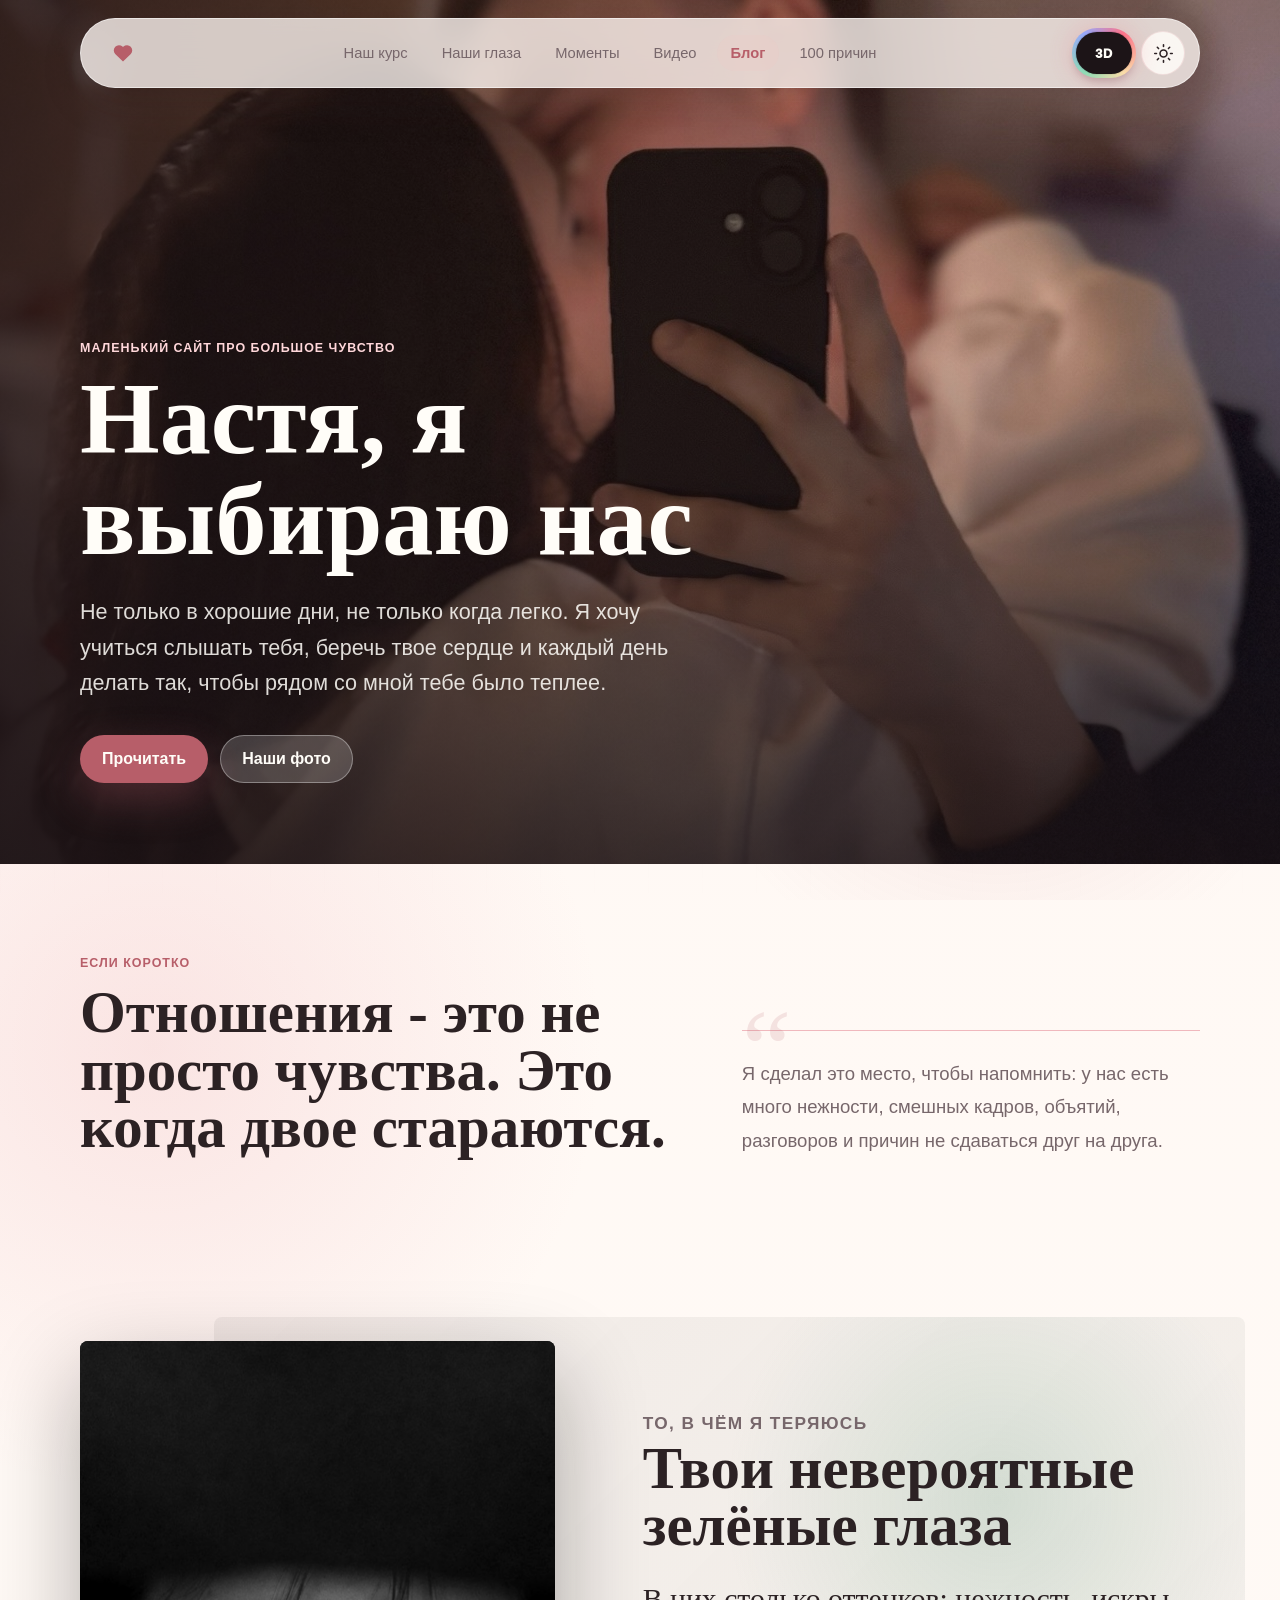
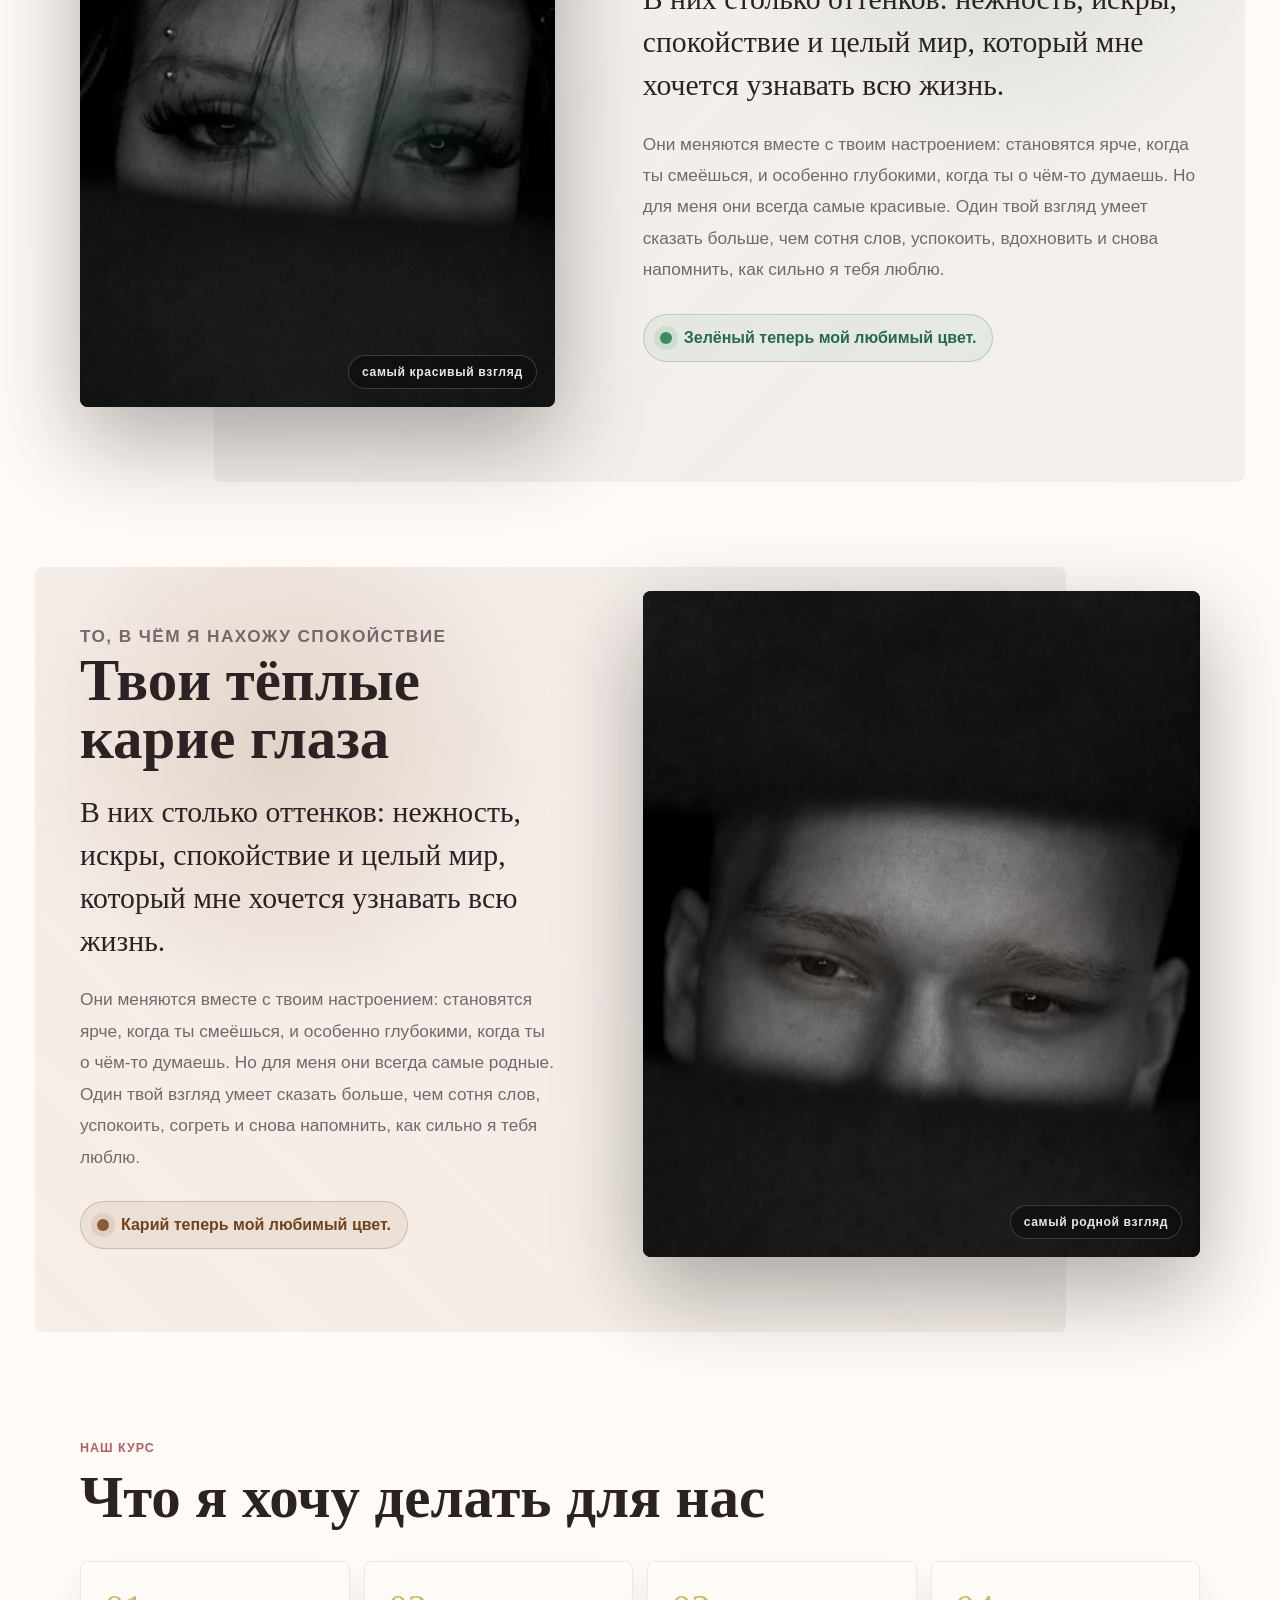
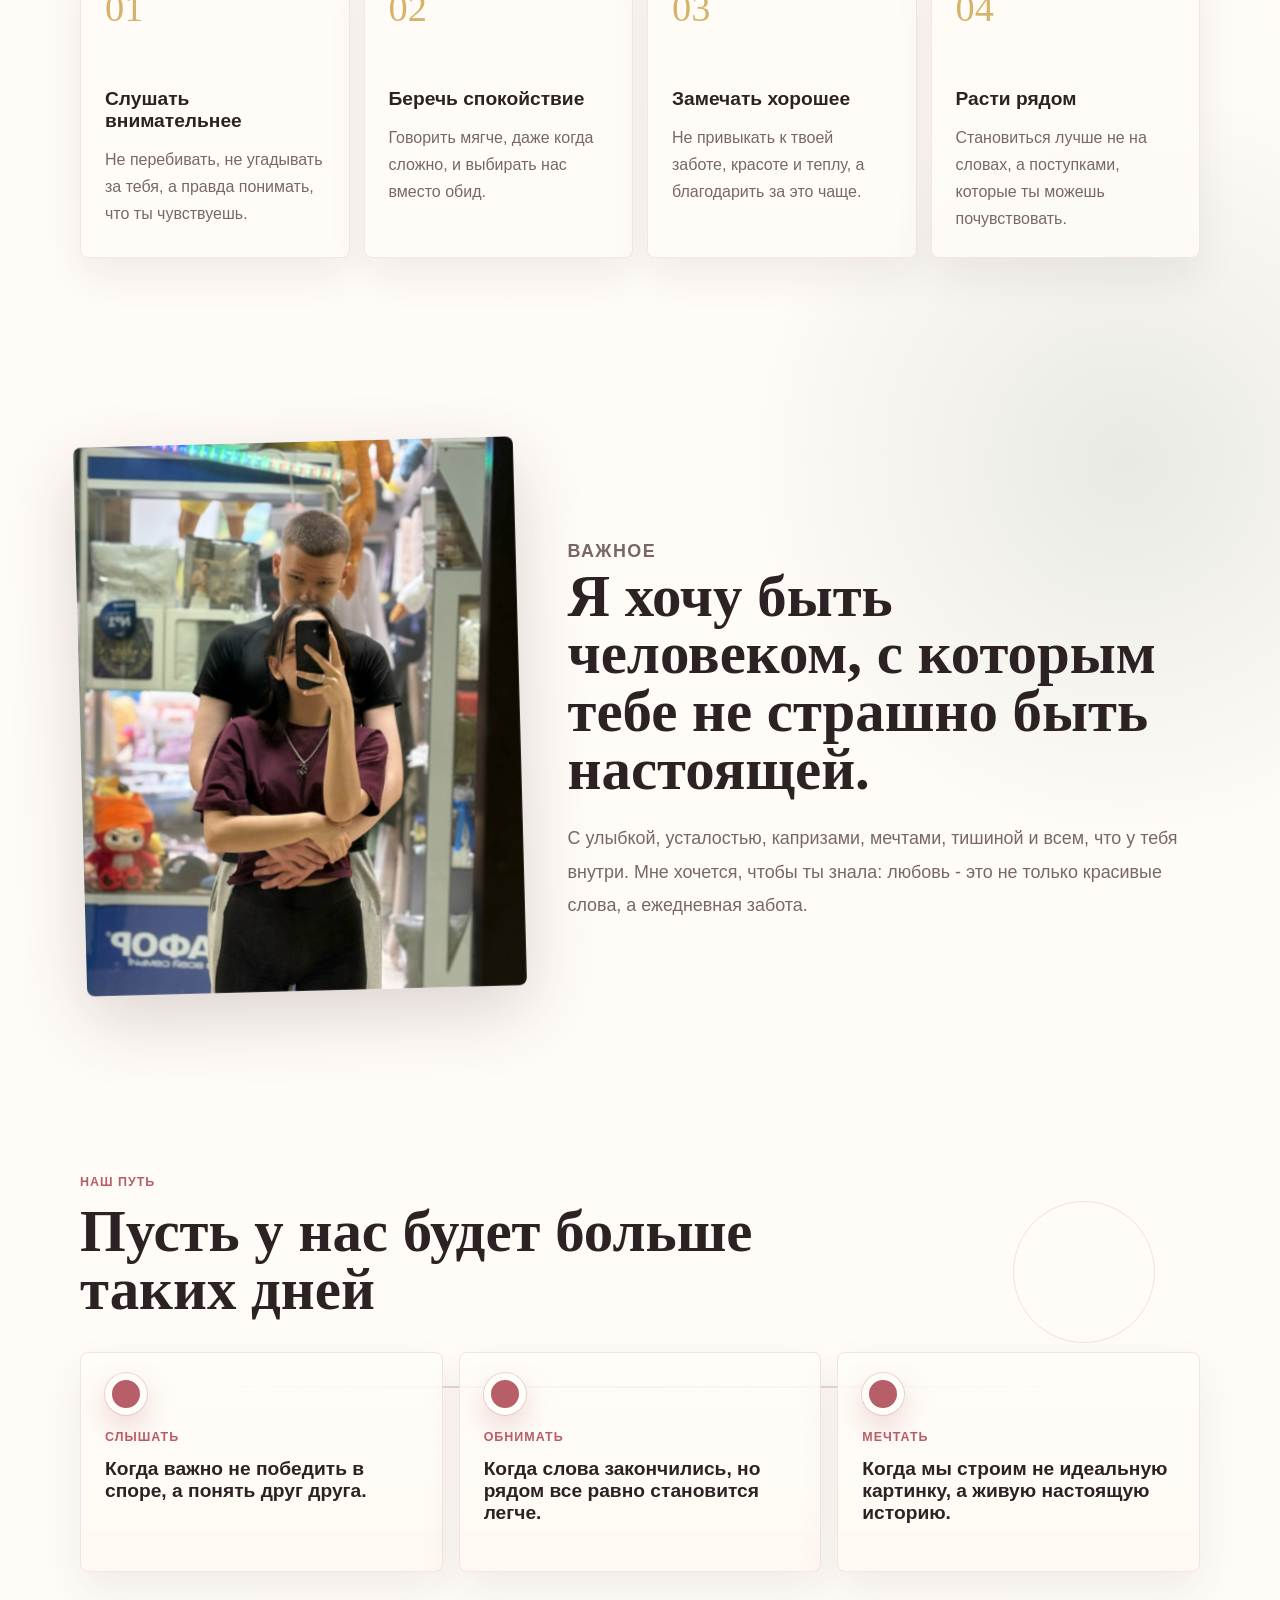
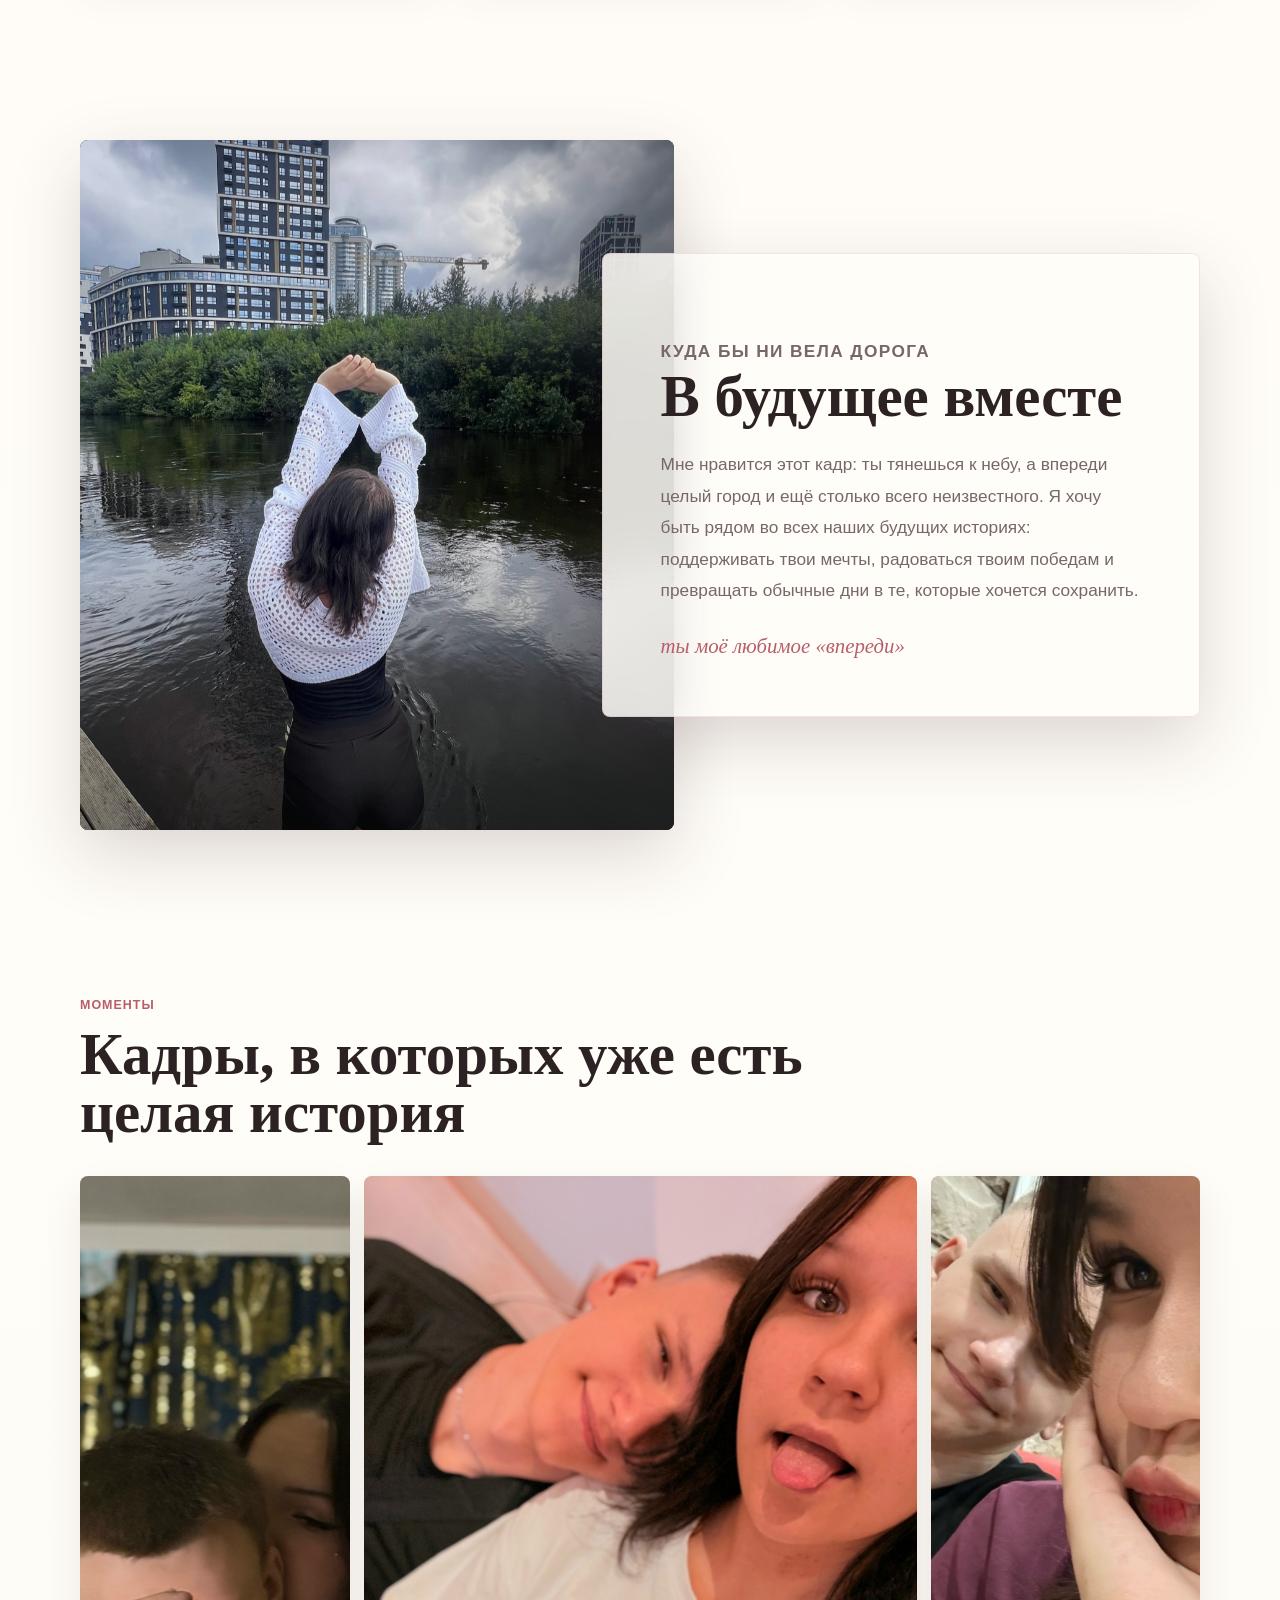
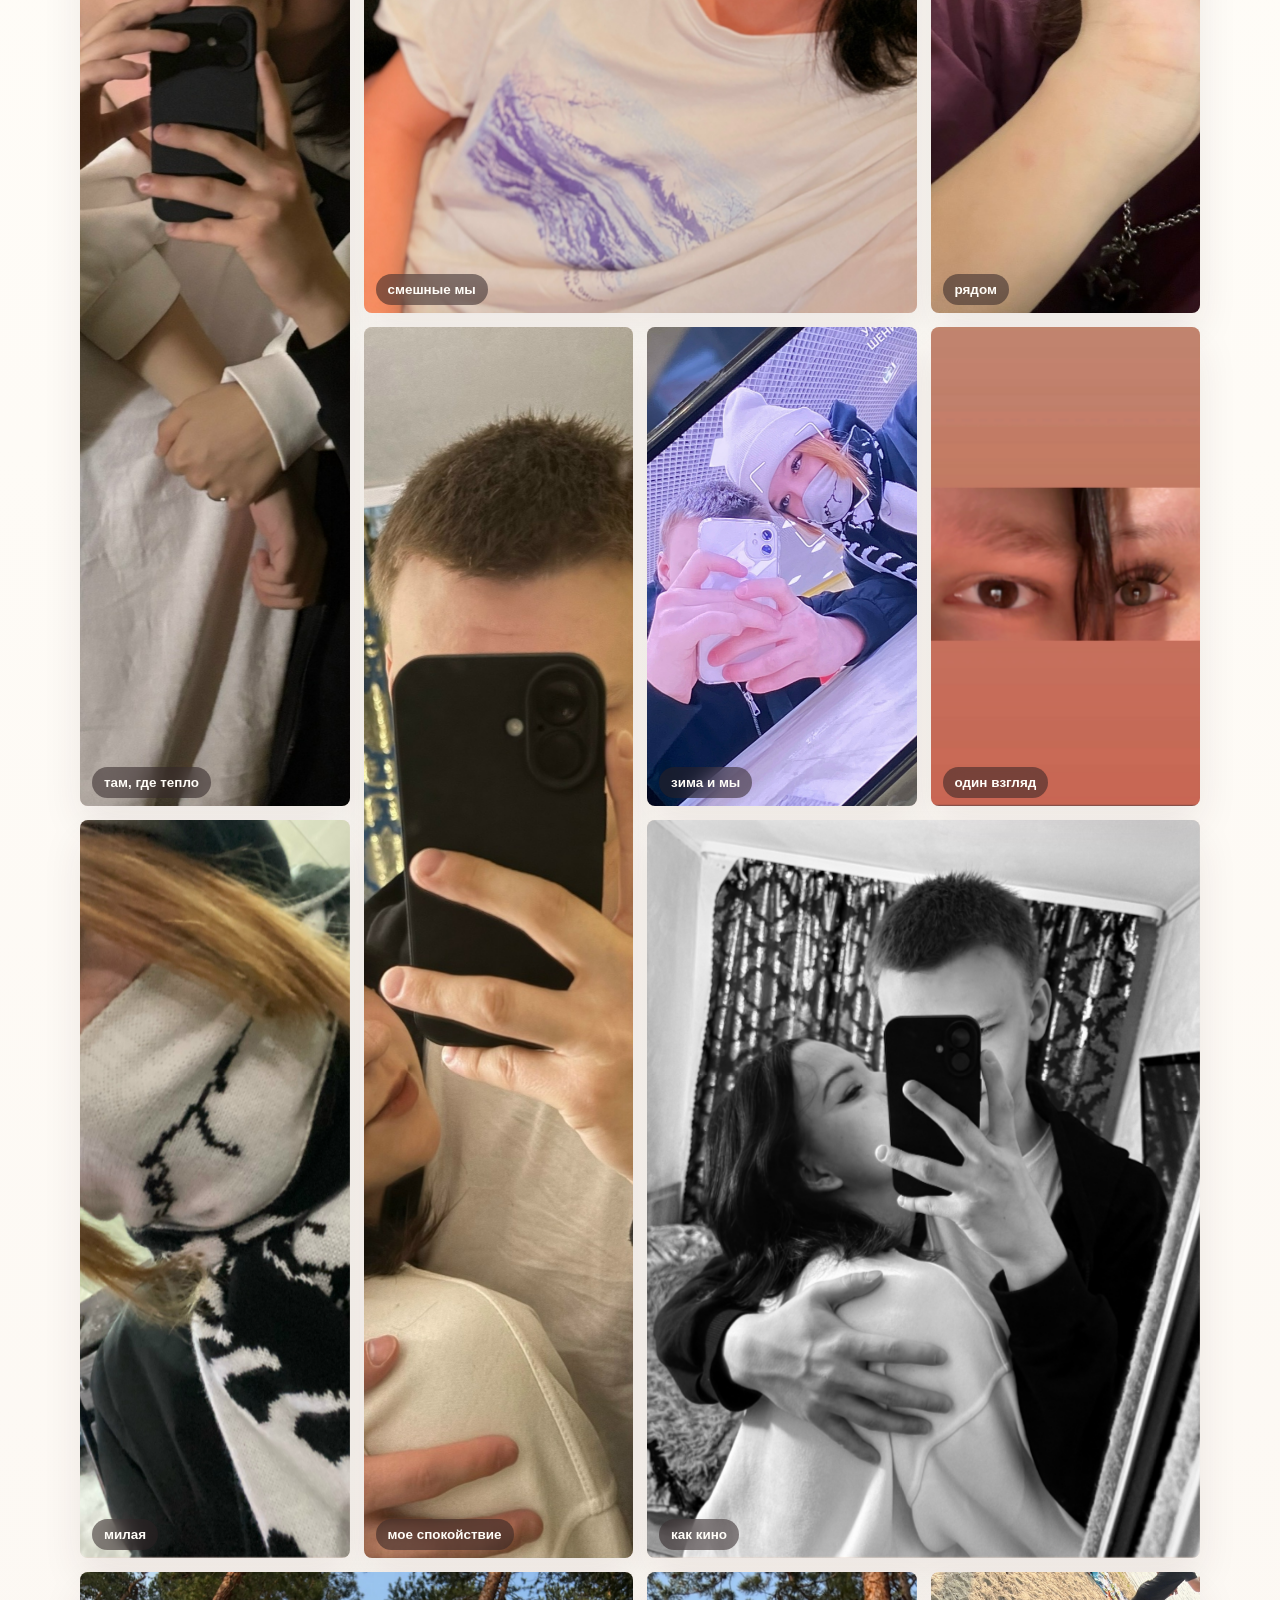
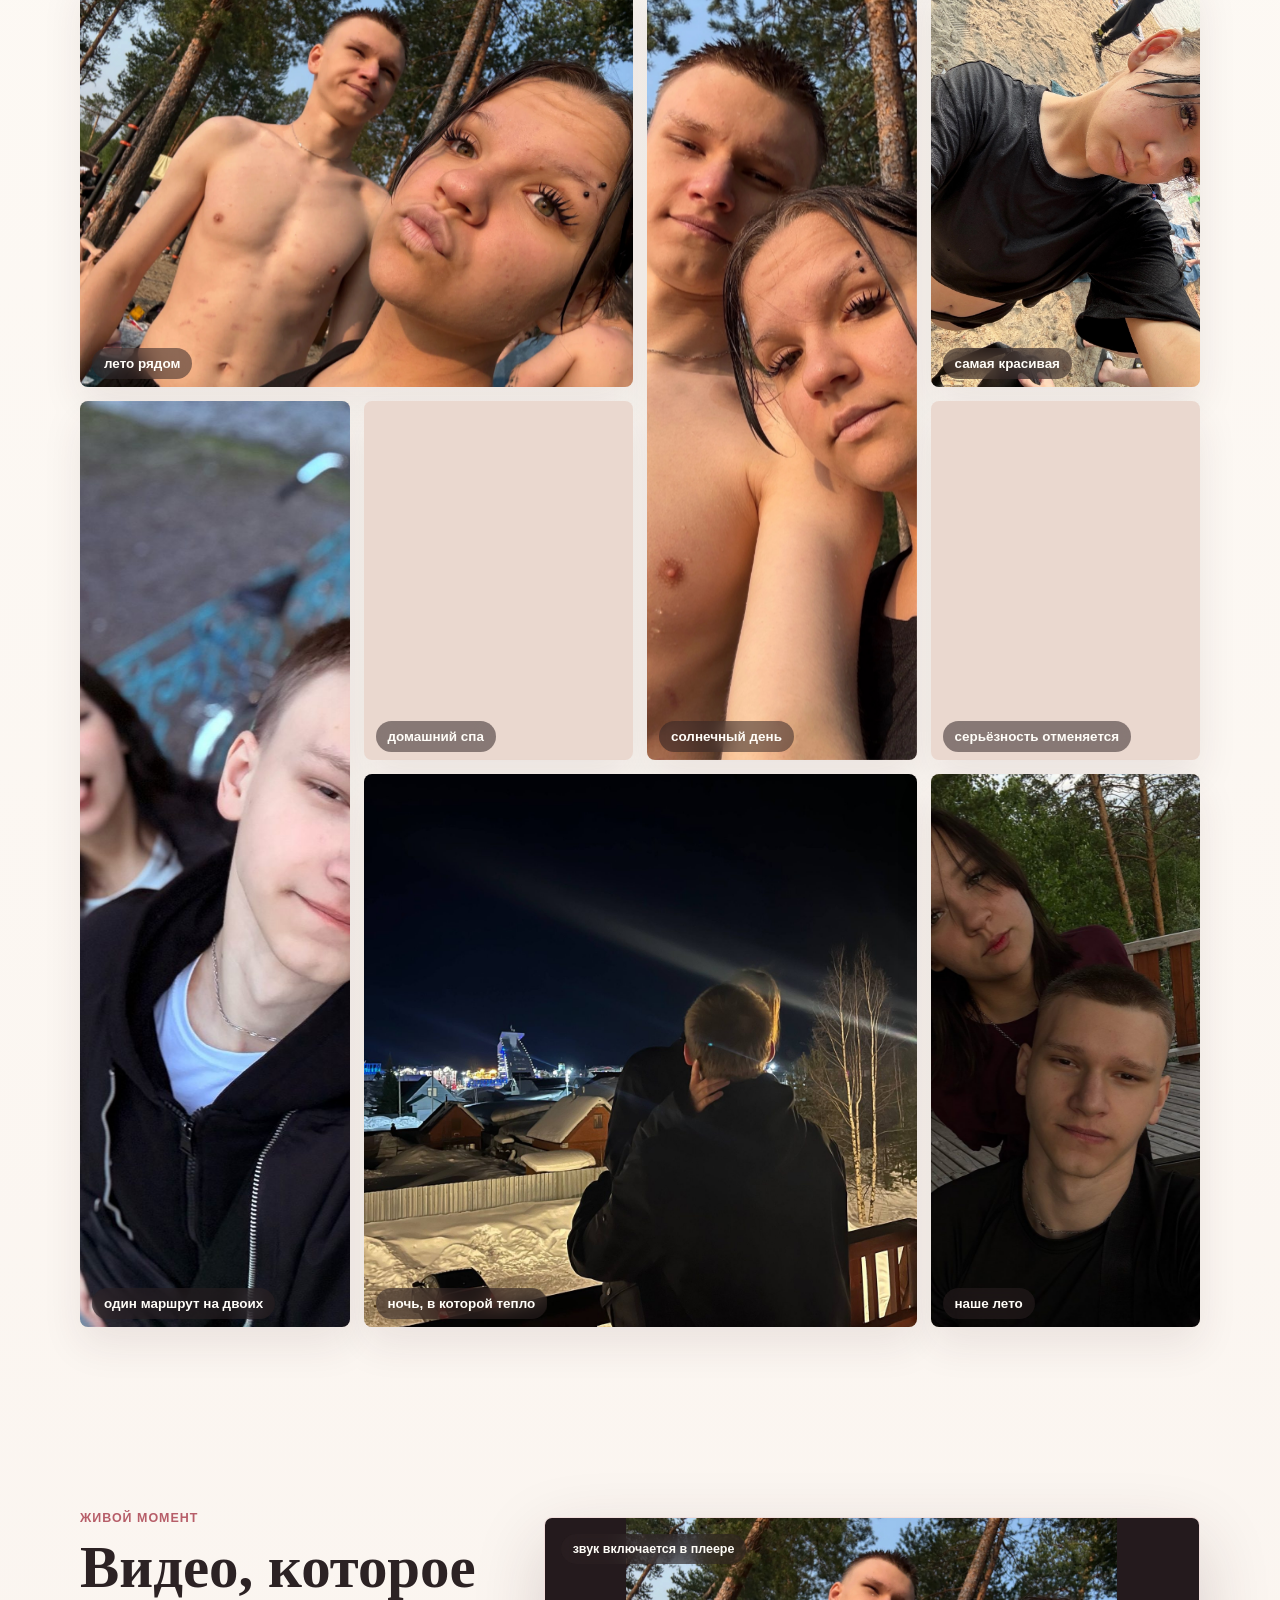
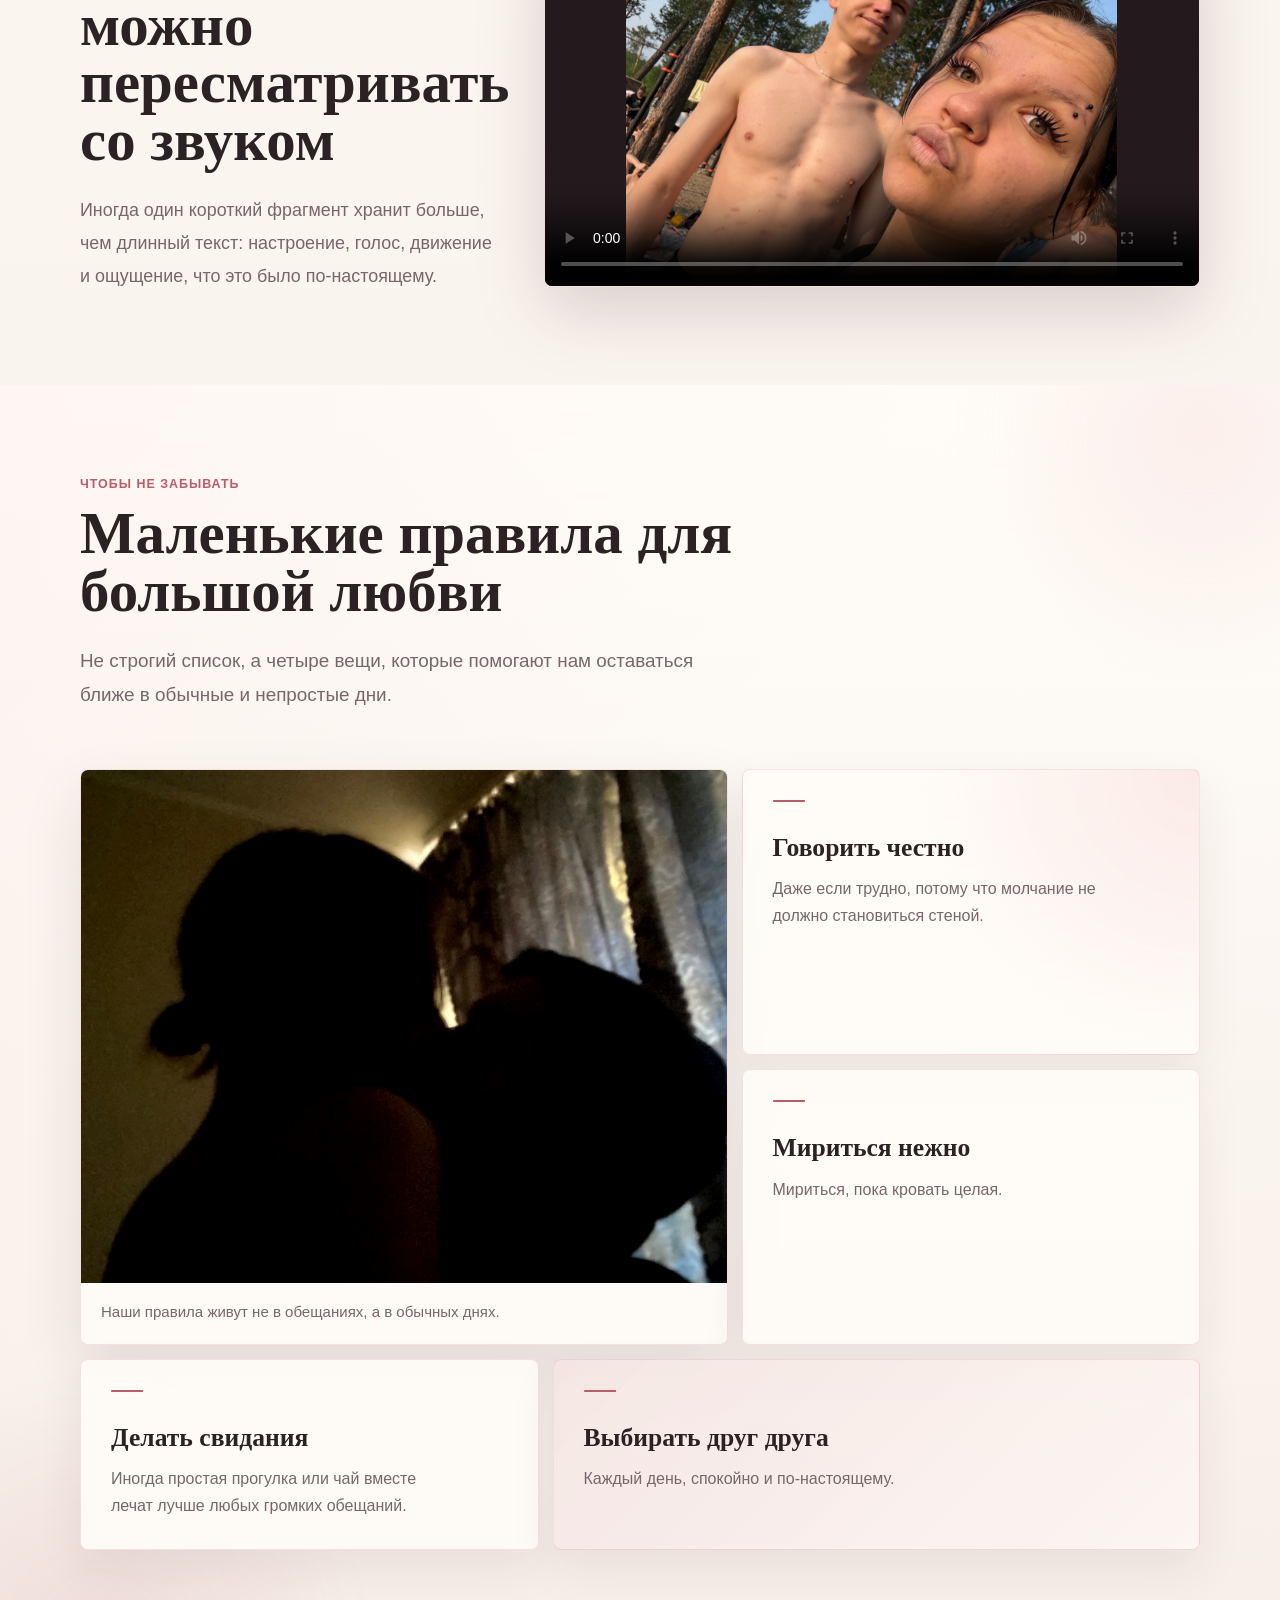
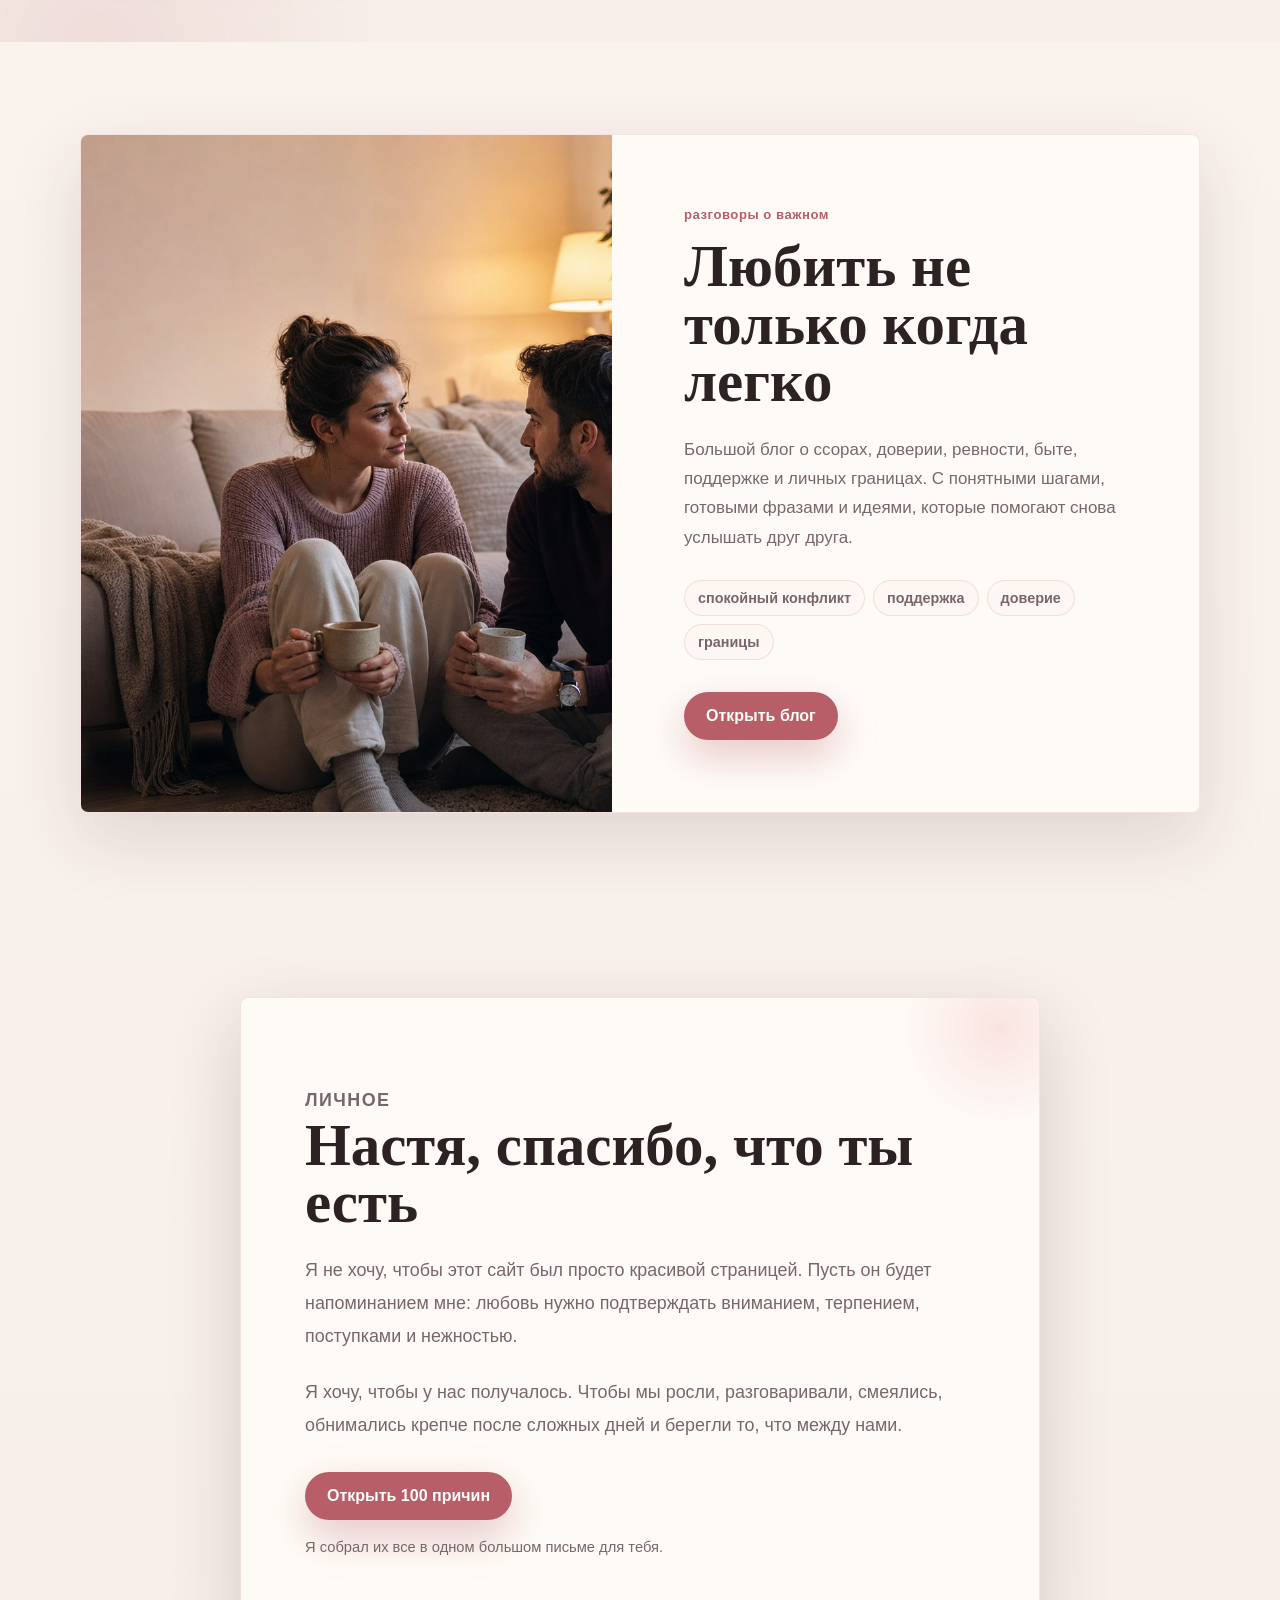
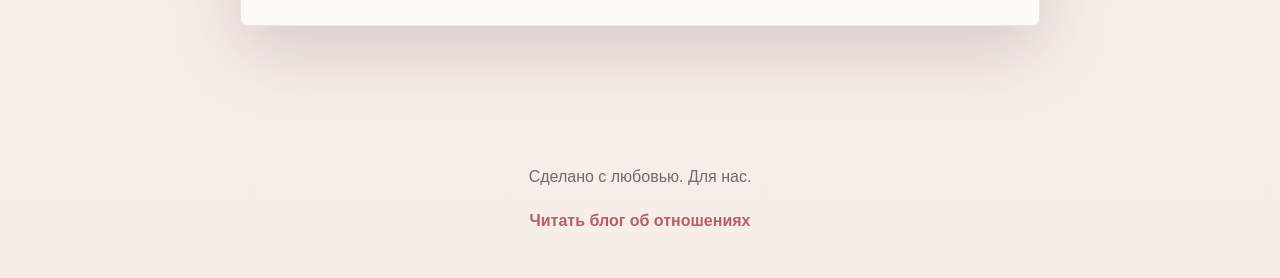
==== commit 5bf7c936: "Restore original 3D entry" ====
--- a/index.html
+++ b/index.html
@@ -18,7 +18,7 @@
         document.documentElement.dataset.theme = savedTheme || systemTheme;
       })();
     </script>
-    <link rel="stylesheet" href="styles.css?v=3d21-20260720">
+    <link rel="stylesheet" href="styles.css?v=3d22-20260720">
   </head>
   <body>
     <a class="skip-link" href="#top">Перейти к содержанию</a>
@@ -616,6 +616,6 @@
       <a class="footer-blog-link" href="blog.html">Читать блог об отношениях</a>
     </footer>
 
-    <script src="script.js?v=3d21-20260720"></script>
+    <script src="script.js?v=3d22-20260720"></script>
   </body>
 </html>
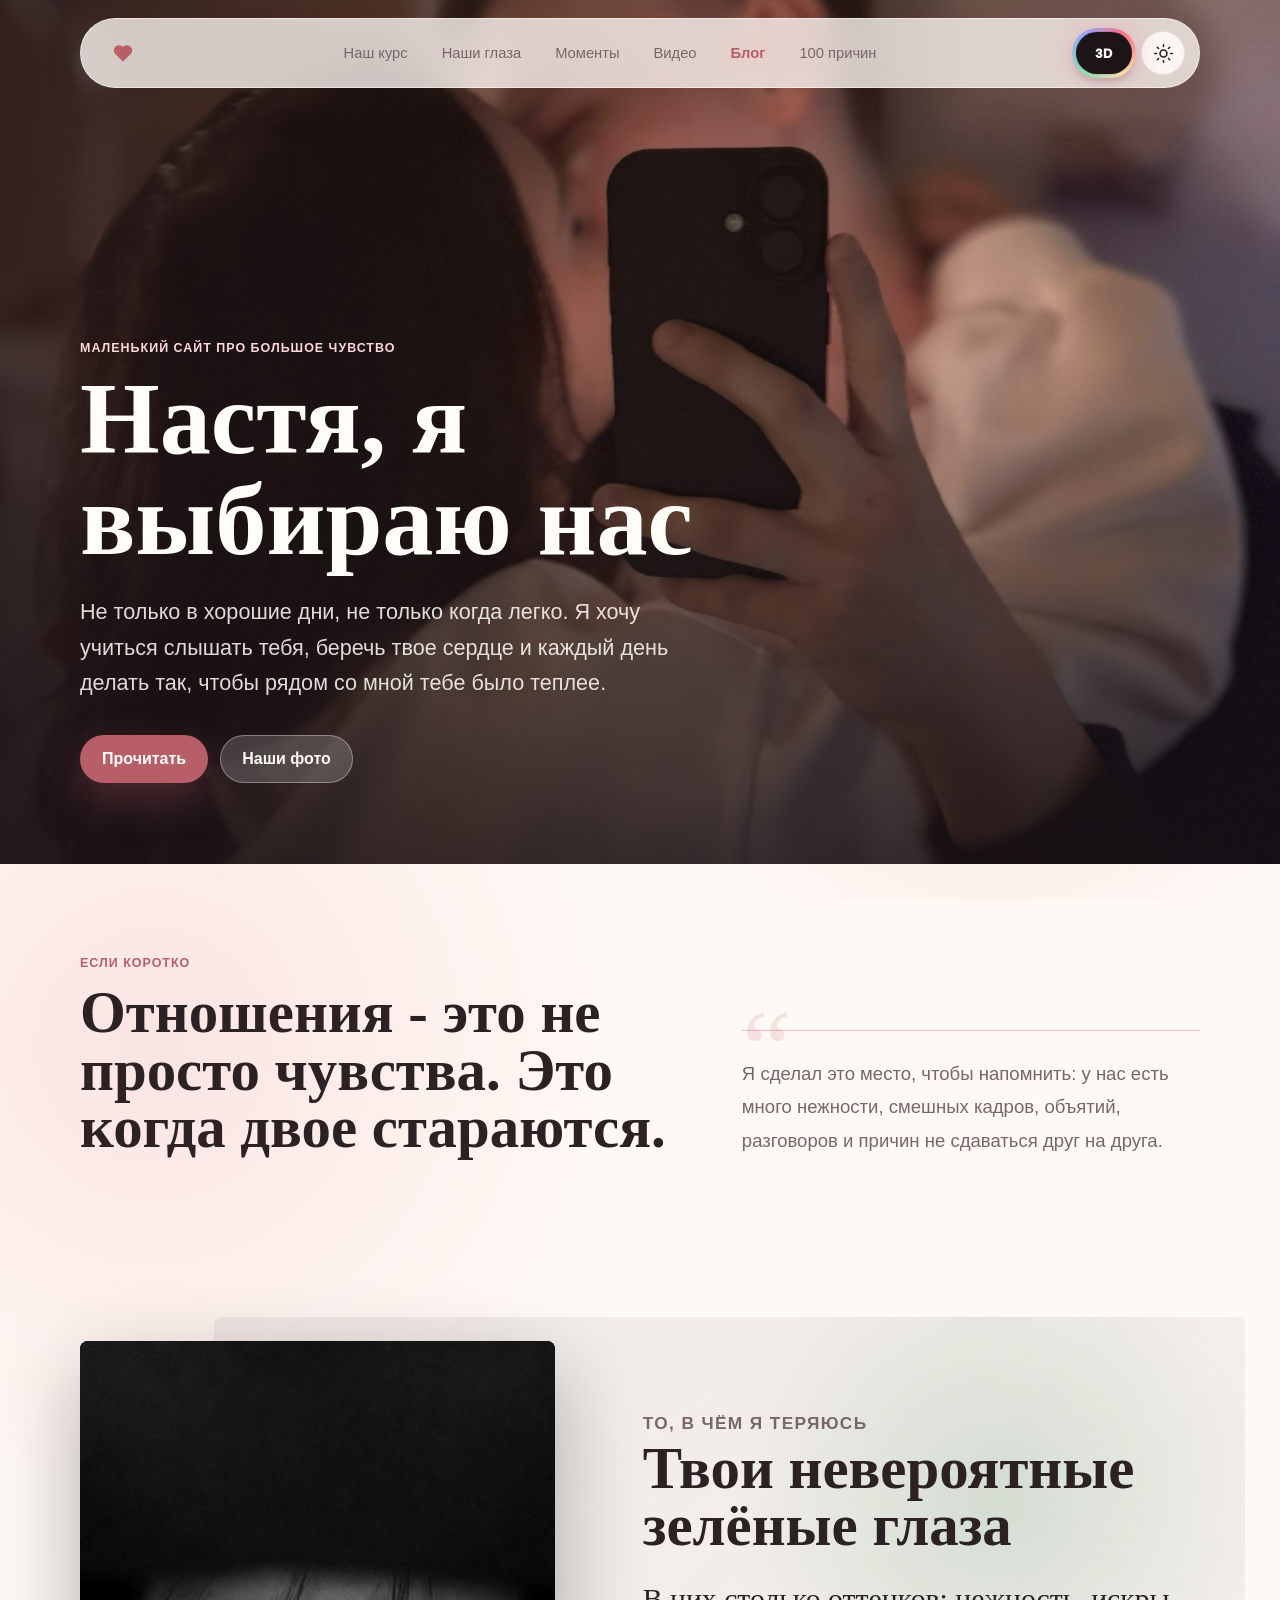
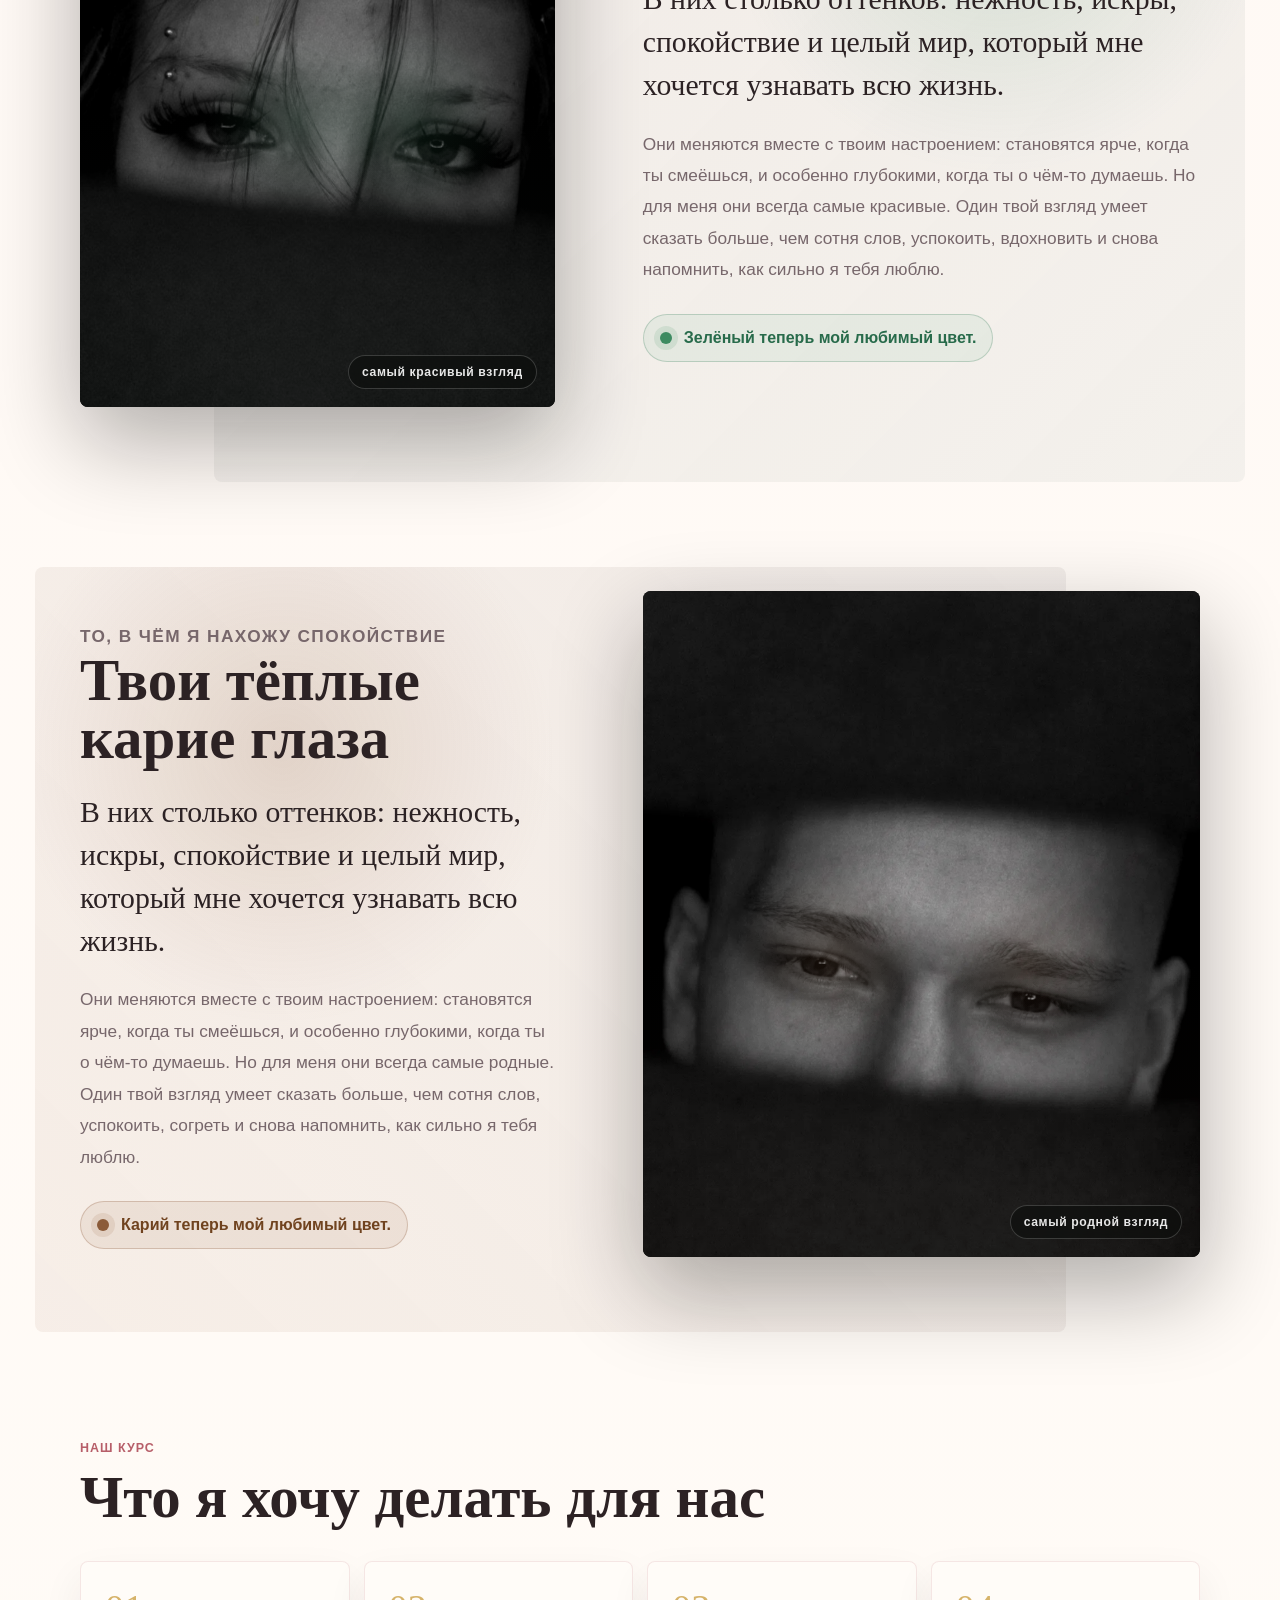
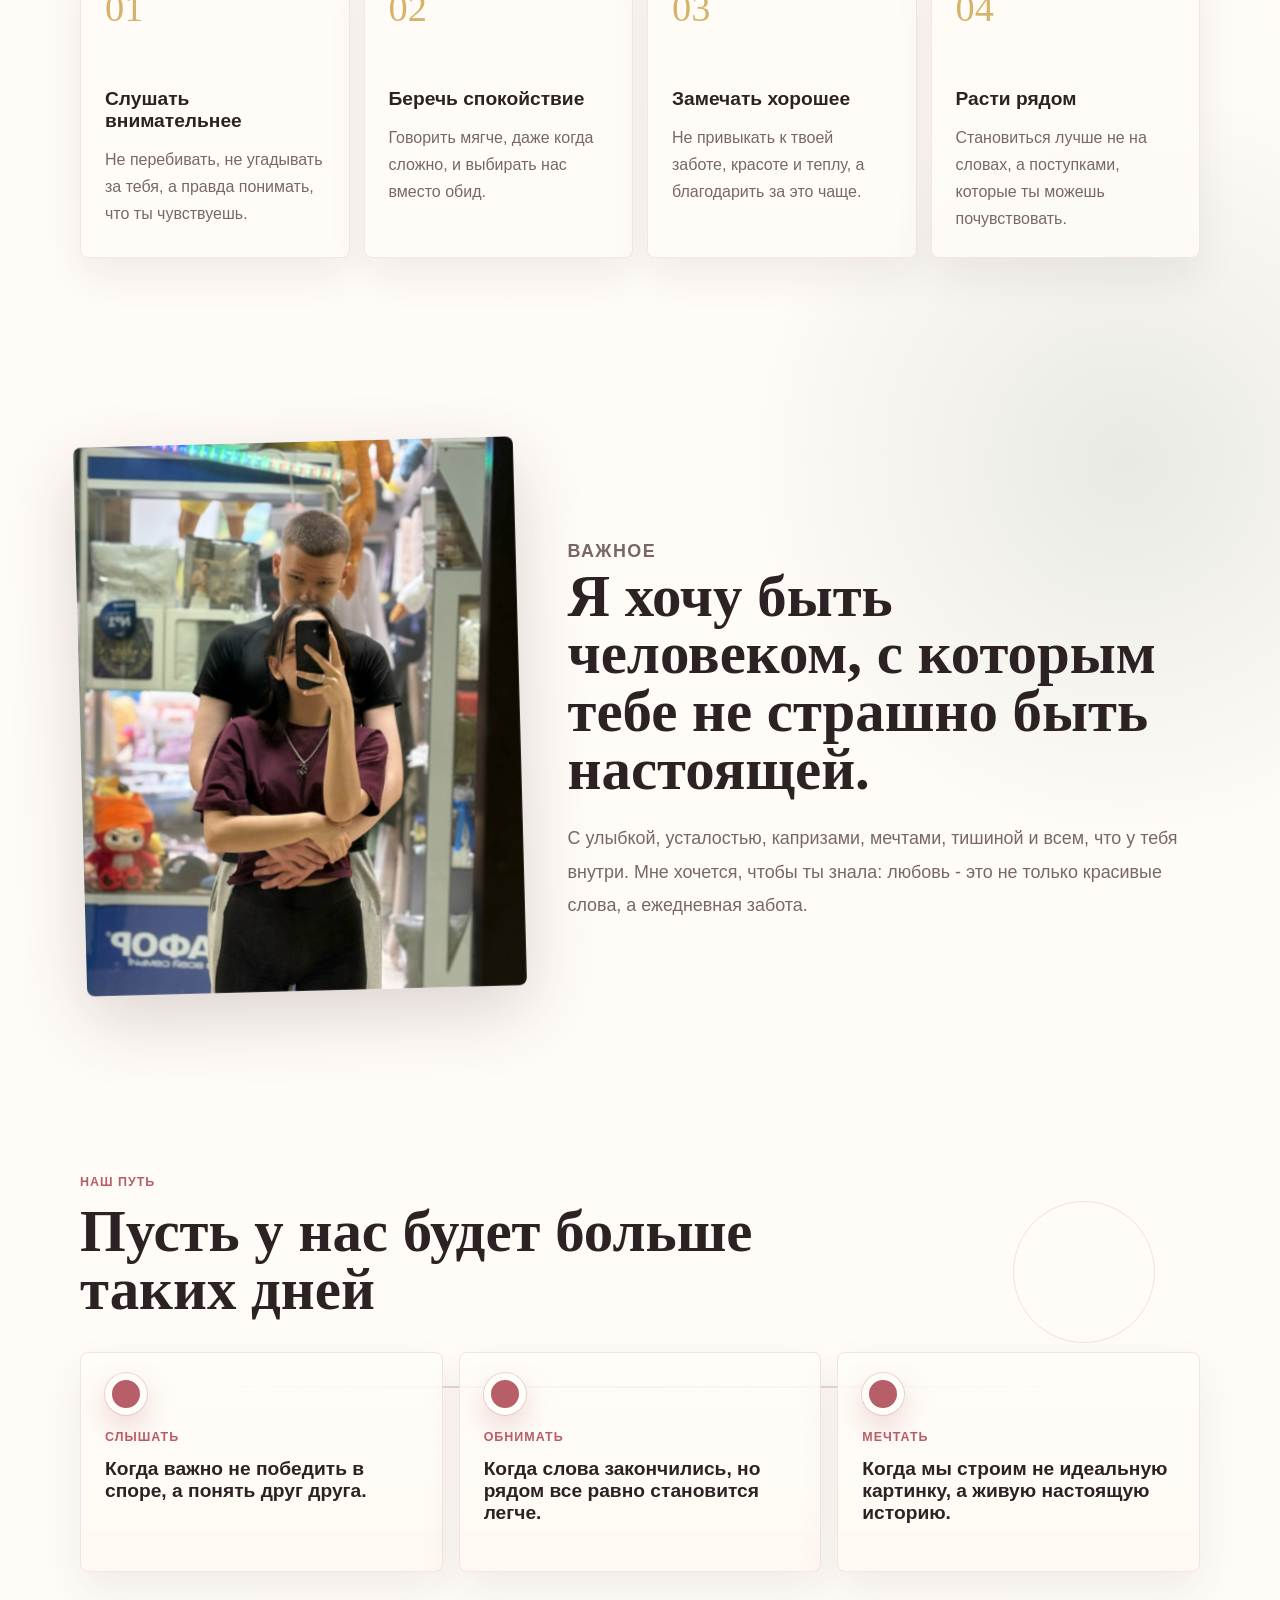
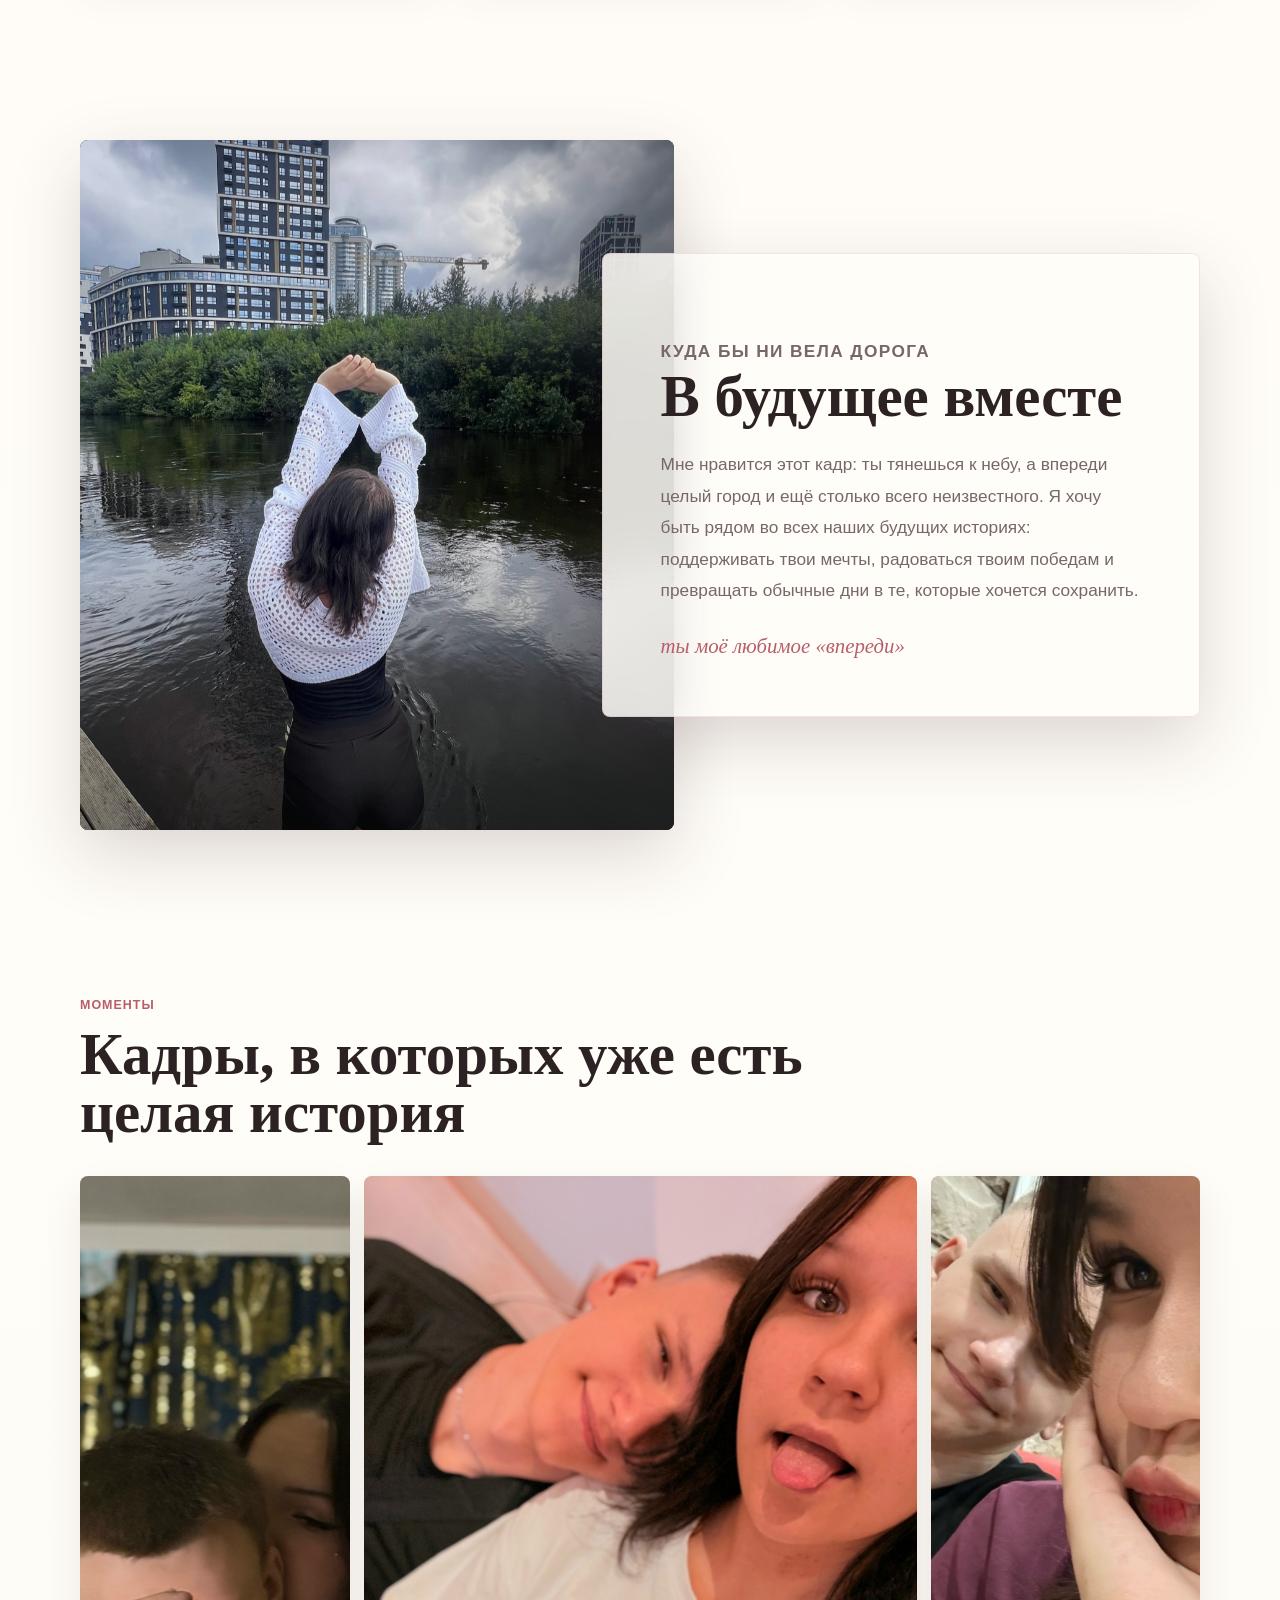
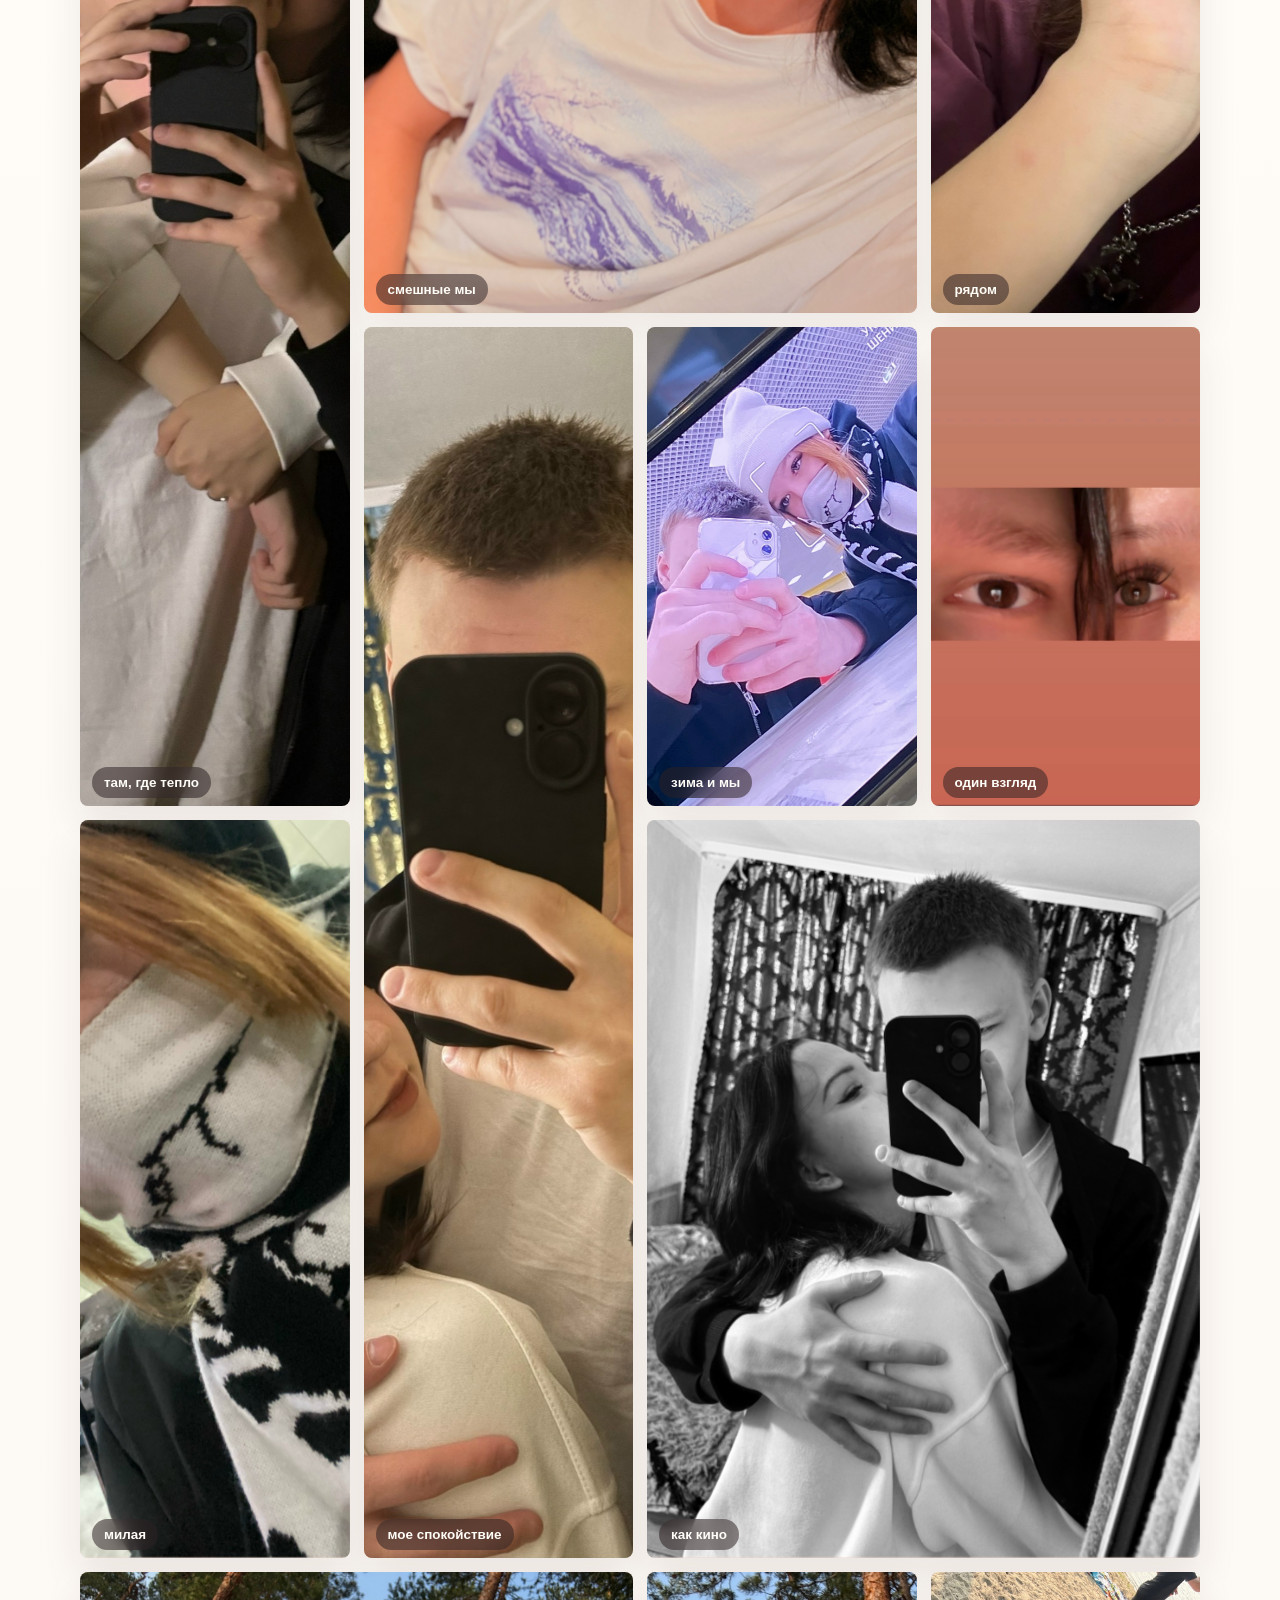
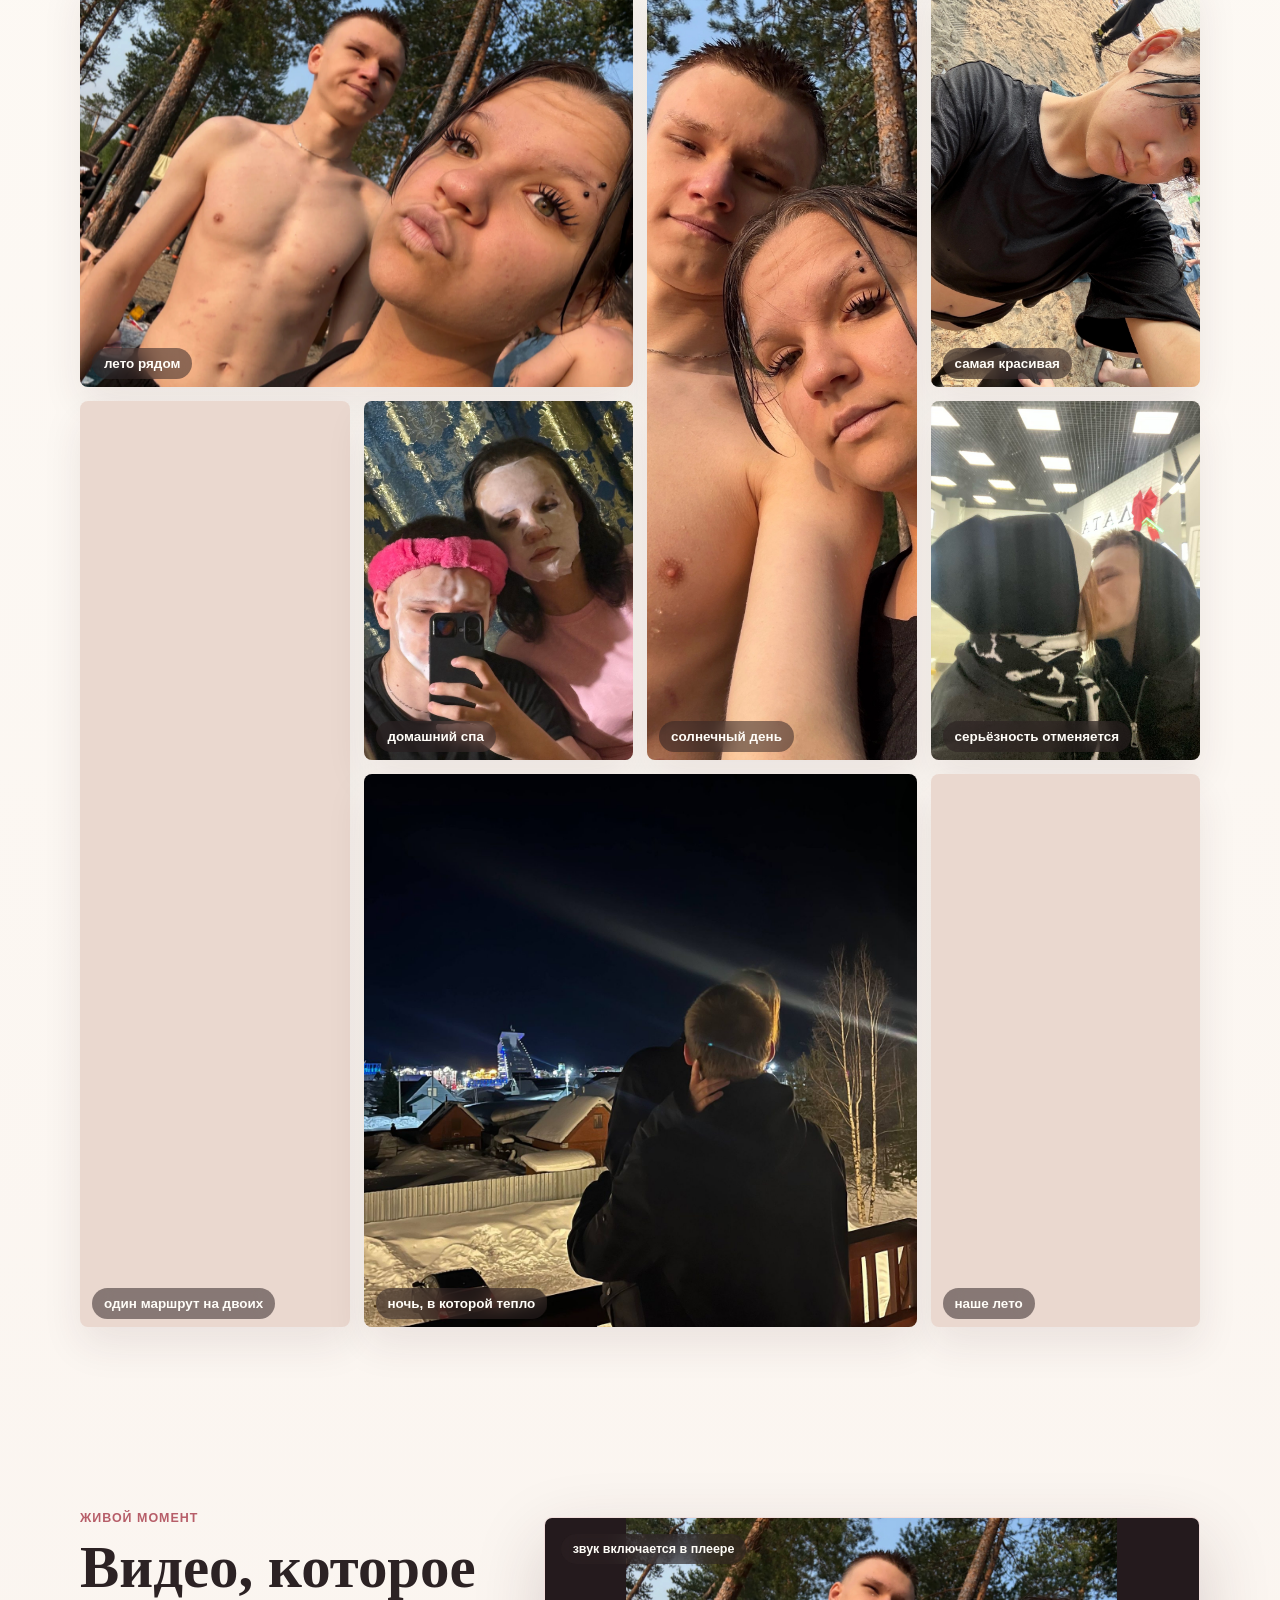
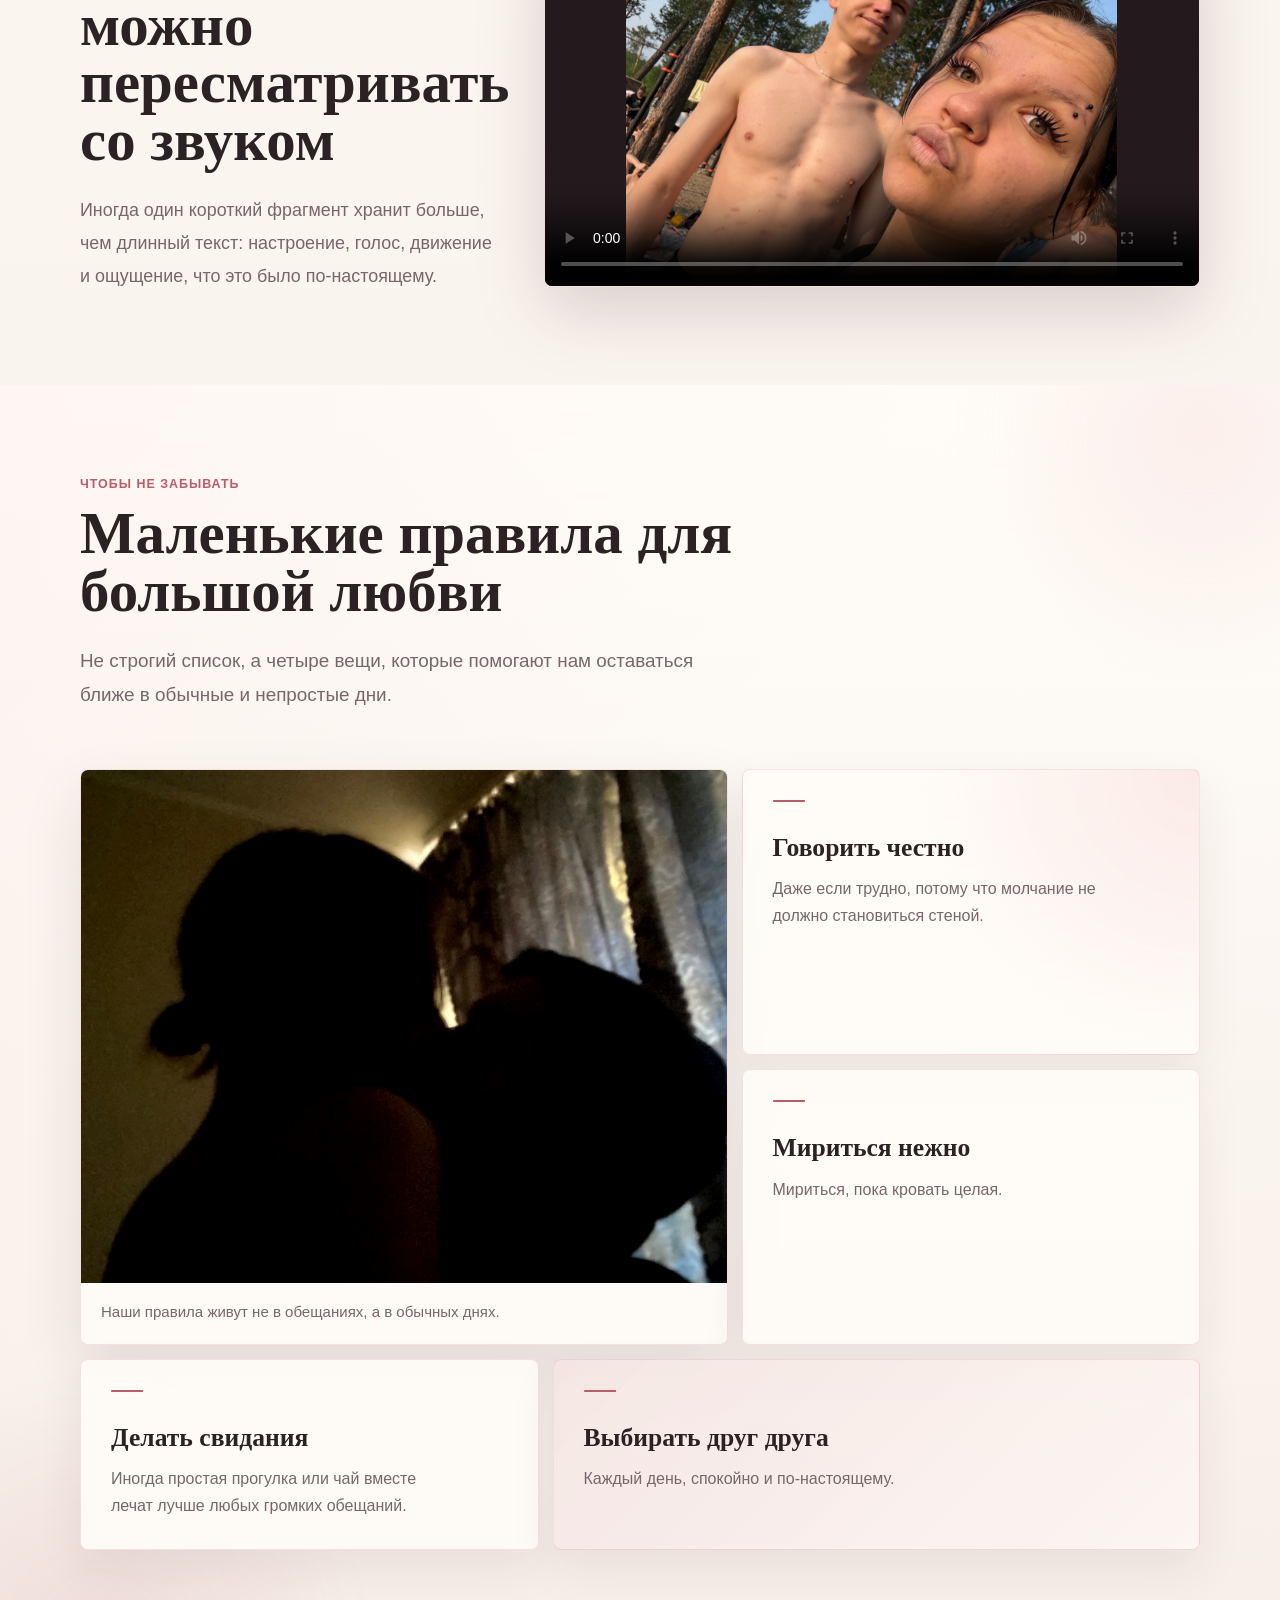
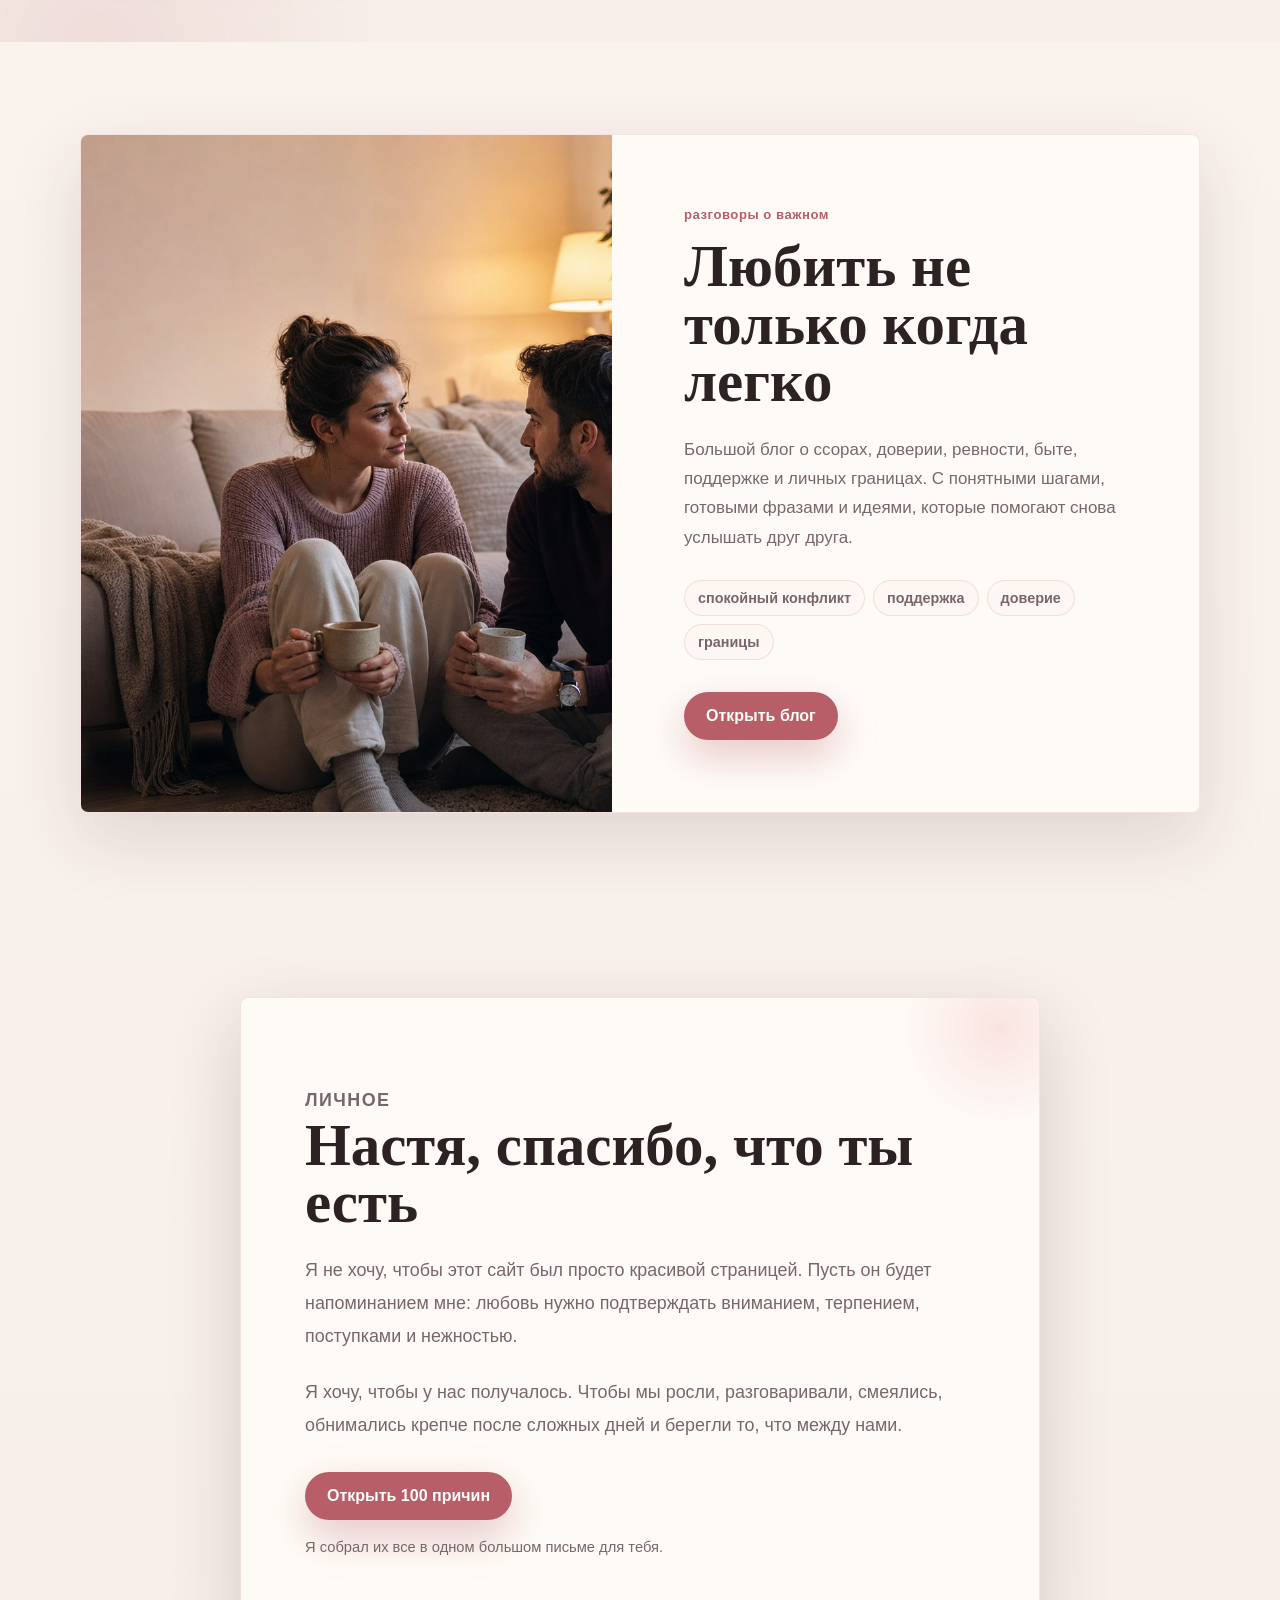
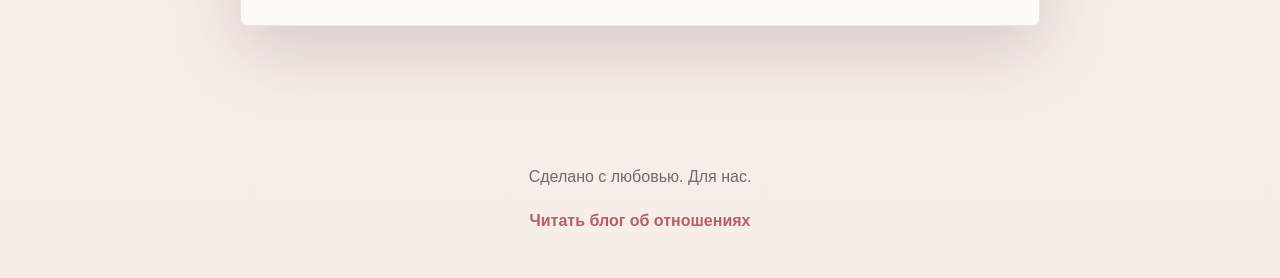
==== commit 2c474bfe: "Add varied 3D photo fly-throughs" ====
--- a/index.html
+++ b/index.html
@@ -18,7 +18,7 @@
         document.documentElement.dataset.theme = savedTheme || systemTheme;
       })();
     </script>
-    <link rel="stylesheet" href="styles.css?v=3d22-20260720">
+    <link rel="stylesheet" href="styles.css?v=3d25-20260720">
   </head>
   <body>
     <a class="skip-link" href="#top">Перейти к содержанию</a>
@@ -616,6 +616,6 @@
       <a class="footer-blog-link" href="blog.html">Читать блог об отношениях</a>
     </footer>
 
-    <script src="script.js?v=3d22-20260720"></script>
+    <script src="script.js?v=3d25-20260720"></script>
   </body>
 </html>
--- a/styles.css
+++ b/styles.css
@@ -2791,8 +2791,10 @@
   opacity: var(--scene-opacity, 0);
   pointer-events: none;
   transform:
-    translate3d(0, var(--scene-y, 0vh), var(--scene-z, -360px))
+    translate3d(var(--scene-x, 0px), var(--scene-y, 0px), var(--scene-z, -360px))
     rotateX(var(--scene-rotate-x, 0deg))
+    rotateY(var(--scene-rotate-y, 0deg))
+    rotateZ(var(--scene-rotate-z, 0deg))
     scale(var(--scene-scale, 0.96));
   transform-style: preserve-3d;
   backface-visibility: hidden;
@@ -2851,7 +2853,7 @@
   line-height: 0.8;
   white-space: nowrap;
   -webkit-text-stroke: 1px rgba(var(--scene-accent-rgb), 0.1);
-  opacity: var(--scene-presence, 0);
+  opacity: var(--scene-whisper-opacity, 0);
   transform: translate3d(-50%, -50%, -180px);
   transform-origin: center;
   pointer-events: none;
@@ -2869,6 +2871,7 @@
   position: absolute;
   z-index: 60;
   width: min(620px, calc(100% - 48px));
+  opacity: var(--scene-copy-opacity, 0);
   pointer-events: none;
   text-shadow: 0 2px 24px rgba(0, 0, 0, 0.78);
 }
@@ -2951,6 +2954,13 @@
 .orbit-photo {
   --shift-x: var(--mid-x);
   --shift-y: var(--mid-y);
+  --photo-flight-x: 0px;
+  --photo-flight-y: 0px;
+  --photo-flight-z: 0px;
+  --photo-flight-rx: 0deg;
+  --photo-flight-ry: 0deg;
+  --photo-flight-rz: 0deg;
+  --photo-flight-scale: 1;
   position: absolute;
   left: var(--x);
   top: var(--y);
@@ -2961,8 +2971,15 @@
   background: #171216;
   box-shadow: 0 20px 42px rgba(0, 0, 0, 0.4), 0 0 48px rgba(var(--scene-accent-rgb), 0.08);
   transform:
-    translate3d(var(--shift-x), calc(var(--shift-y) + var(--scene-card-shift, 0px)), var(--z))
-    rotateZ(var(--rz));
+    translate3d(
+      calc(var(--shift-x) + var(--photo-flight-x)),
+      calc(var(--shift-y) + var(--scene-card-shift, 0px) + var(--photo-flight-y)),
+      calc(var(--z) + var(--photo-flight-z))
+    )
+    rotateX(var(--photo-flight-rx))
+    rotateY(var(--photo-flight-ry))
+    rotateZ(calc(var(--rz) + var(--photo-flight-rz)))
+    scale(var(--photo-flight-scale));
   transform-style: preserve-3d;
   backface-visibility: hidden;
   contain: layout paint;
@@ -3617,7 +3634,9 @@
   .immersive-scene {
     backface-visibility: visible;
     contain: layout paint;
-    transform: translate3d(0, var(--scene-y, 0vh), 0);
+    transform:
+      translate3d(var(--scene-x, 0px), var(--scene-y, 0px), 0)
+      rotateZ(var(--scene-rotate-z, 0deg));
     transform-style: flat;
   }
 
@@ -3640,7 +3659,13 @@
     backface-visibility: visible;
     box-shadow: 0 16px 28px rgba(0, 0, 0, 0.38);
     contain: layout;
-    transform: translate3d(0, var(--scene-card-shift, 0px), 0) rotateZ(var(--rz));
+    transform:
+      translate3d(
+        var(--photo-flight-x, 0px),
+        calc(var(--scene-card-shift, 0px) + var(--photo-flight-y, 0px)),
+        0
+      )
+      rotateZ(calc(var(--rz) + var(--photo-flight-rz, 0deg)));
     transform-style: flat;
   }
 
@@ -3728,7 +3753,7 @@
   }
 
   .orbit-photo {
-    transform: translate3d(0, var(--scene-card-shift, 0px), 0) rotateZ(var(--rz)) !important;
+    transform: translate3d(0, 0, 0) rotateZ(var(--rz)) !important;
   }
 }
 
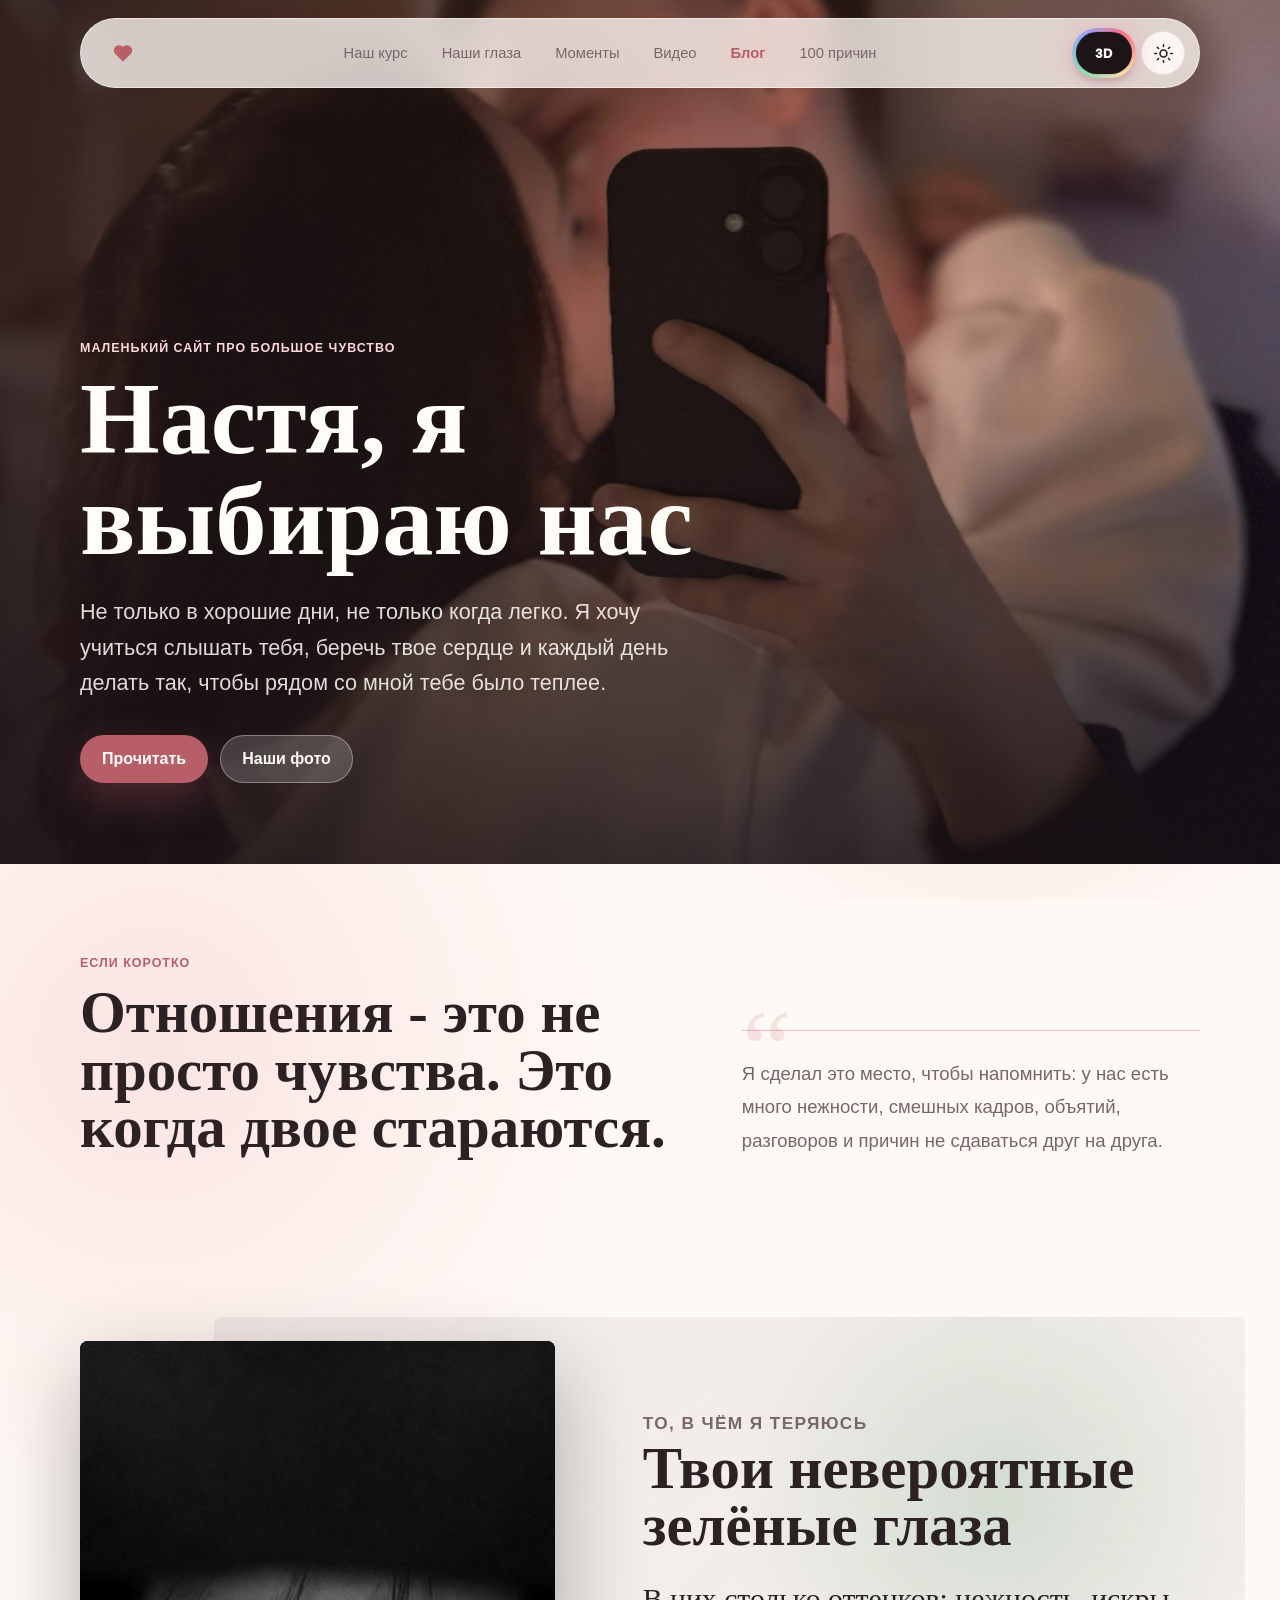
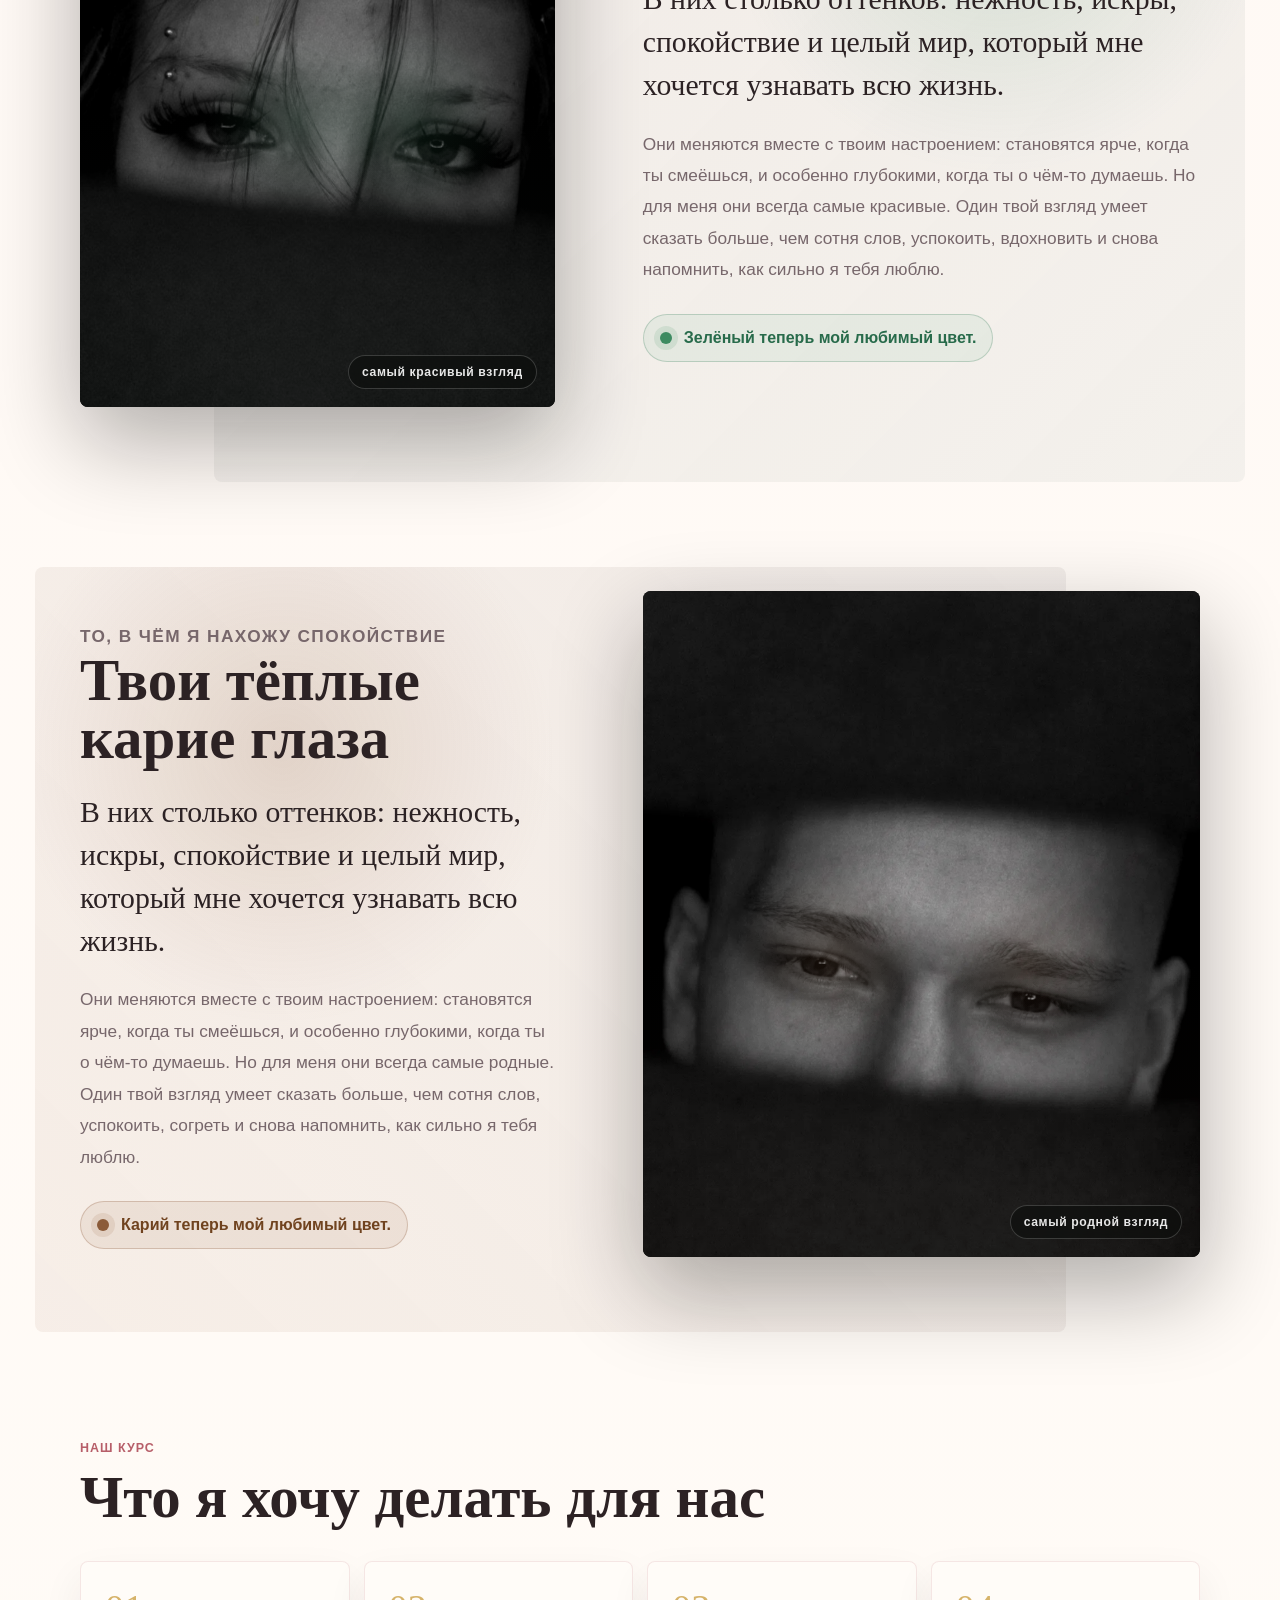
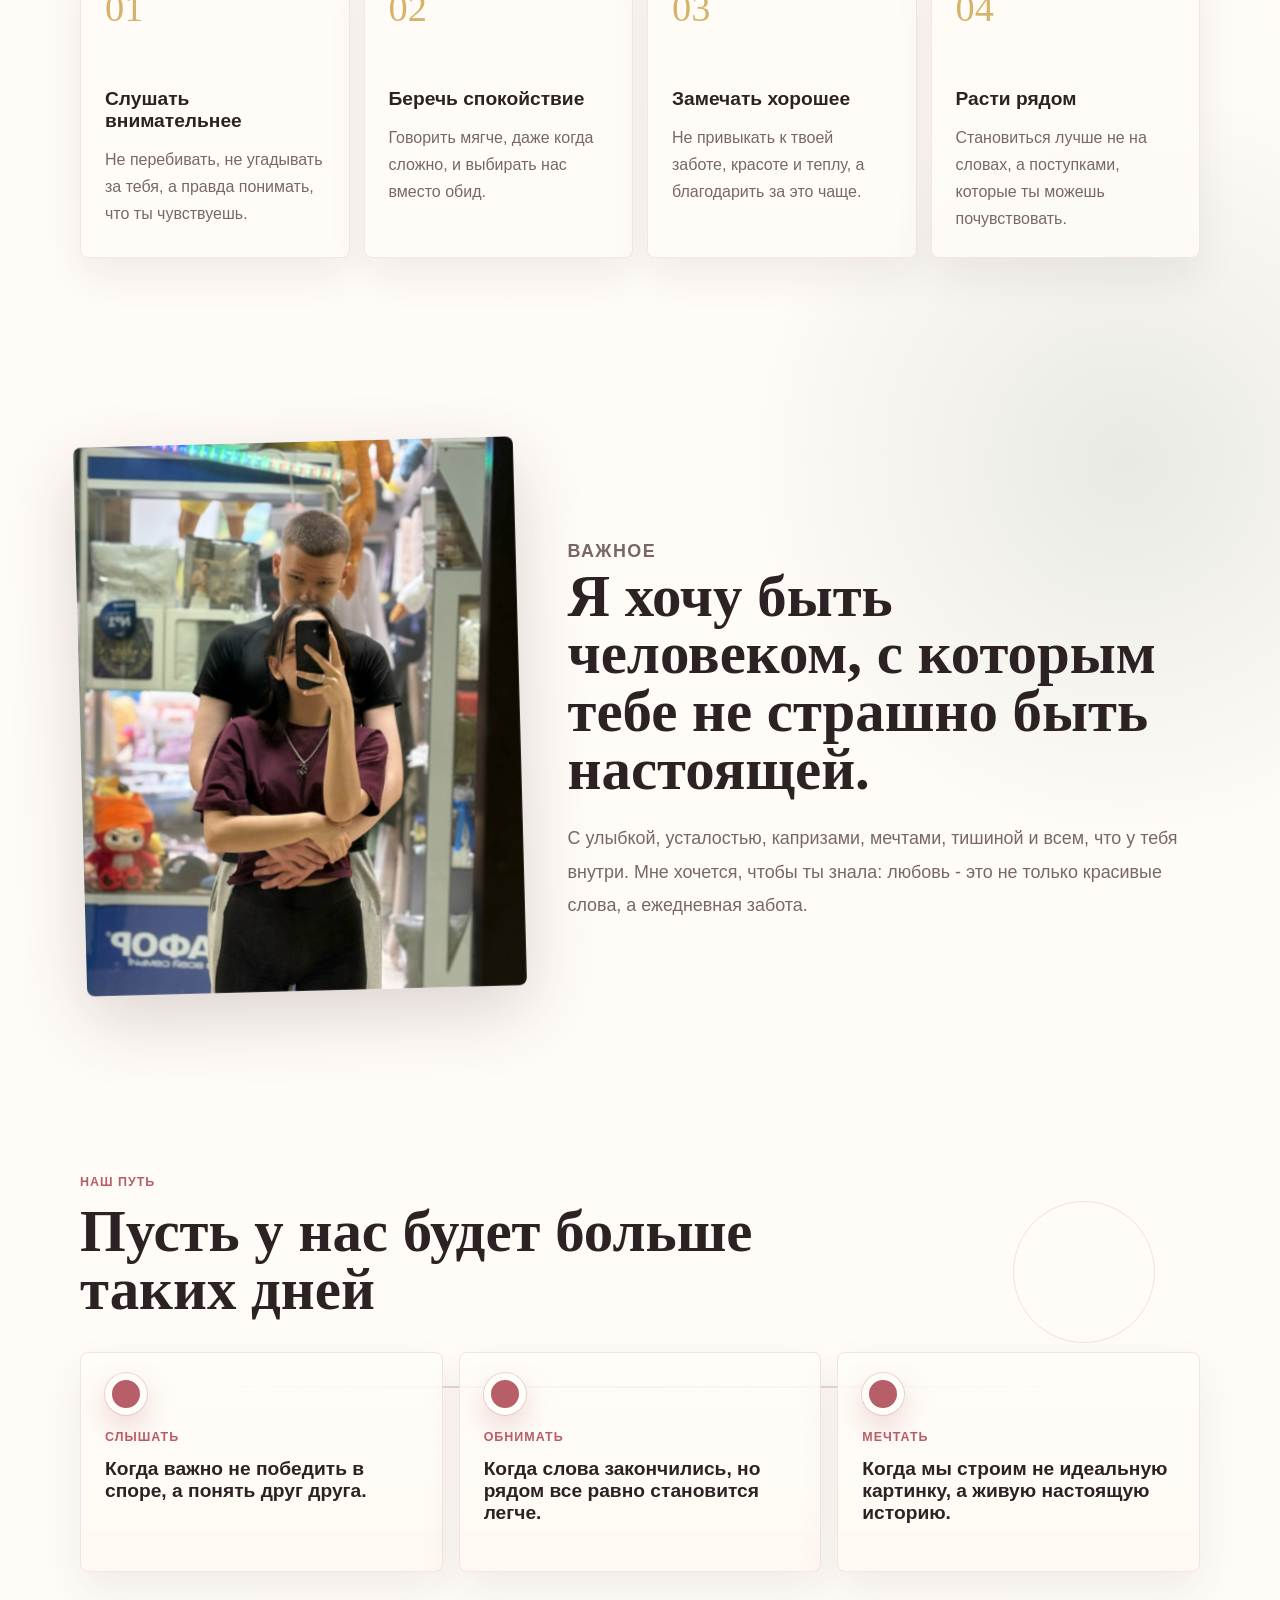
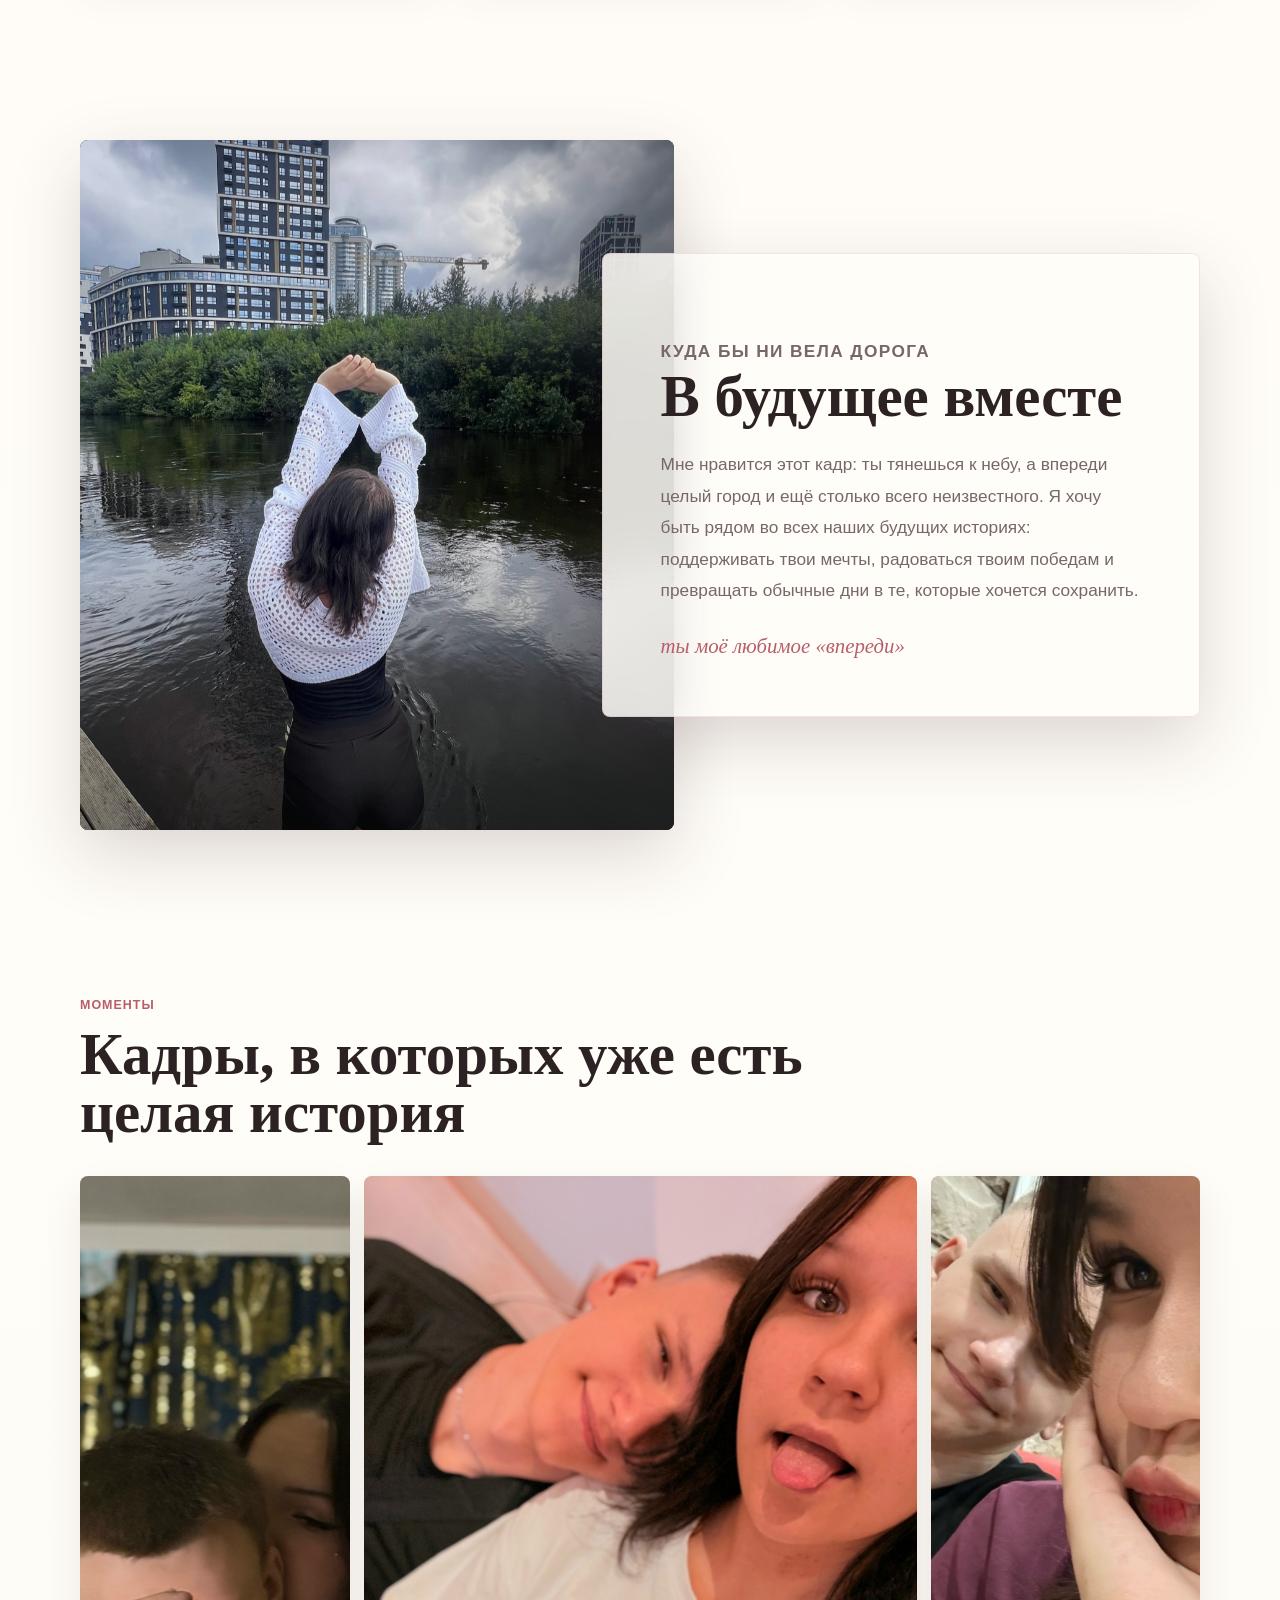
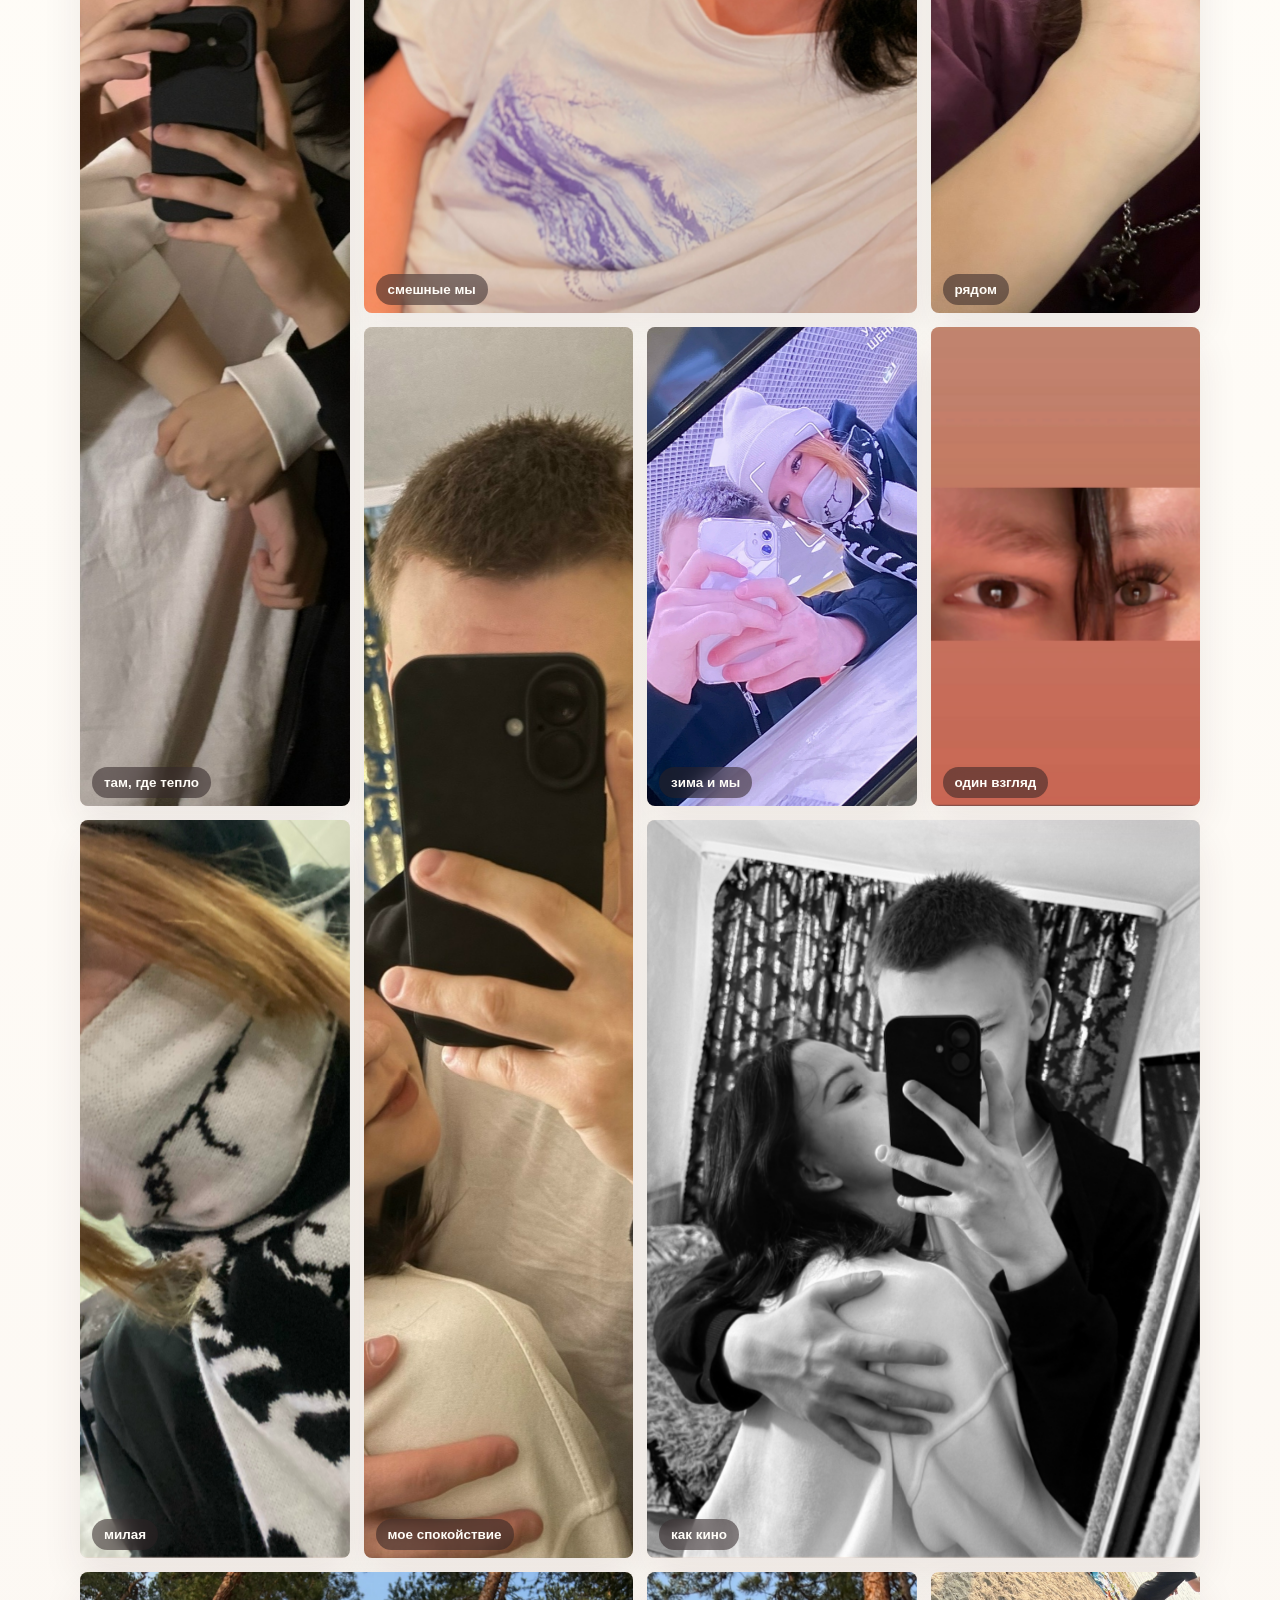
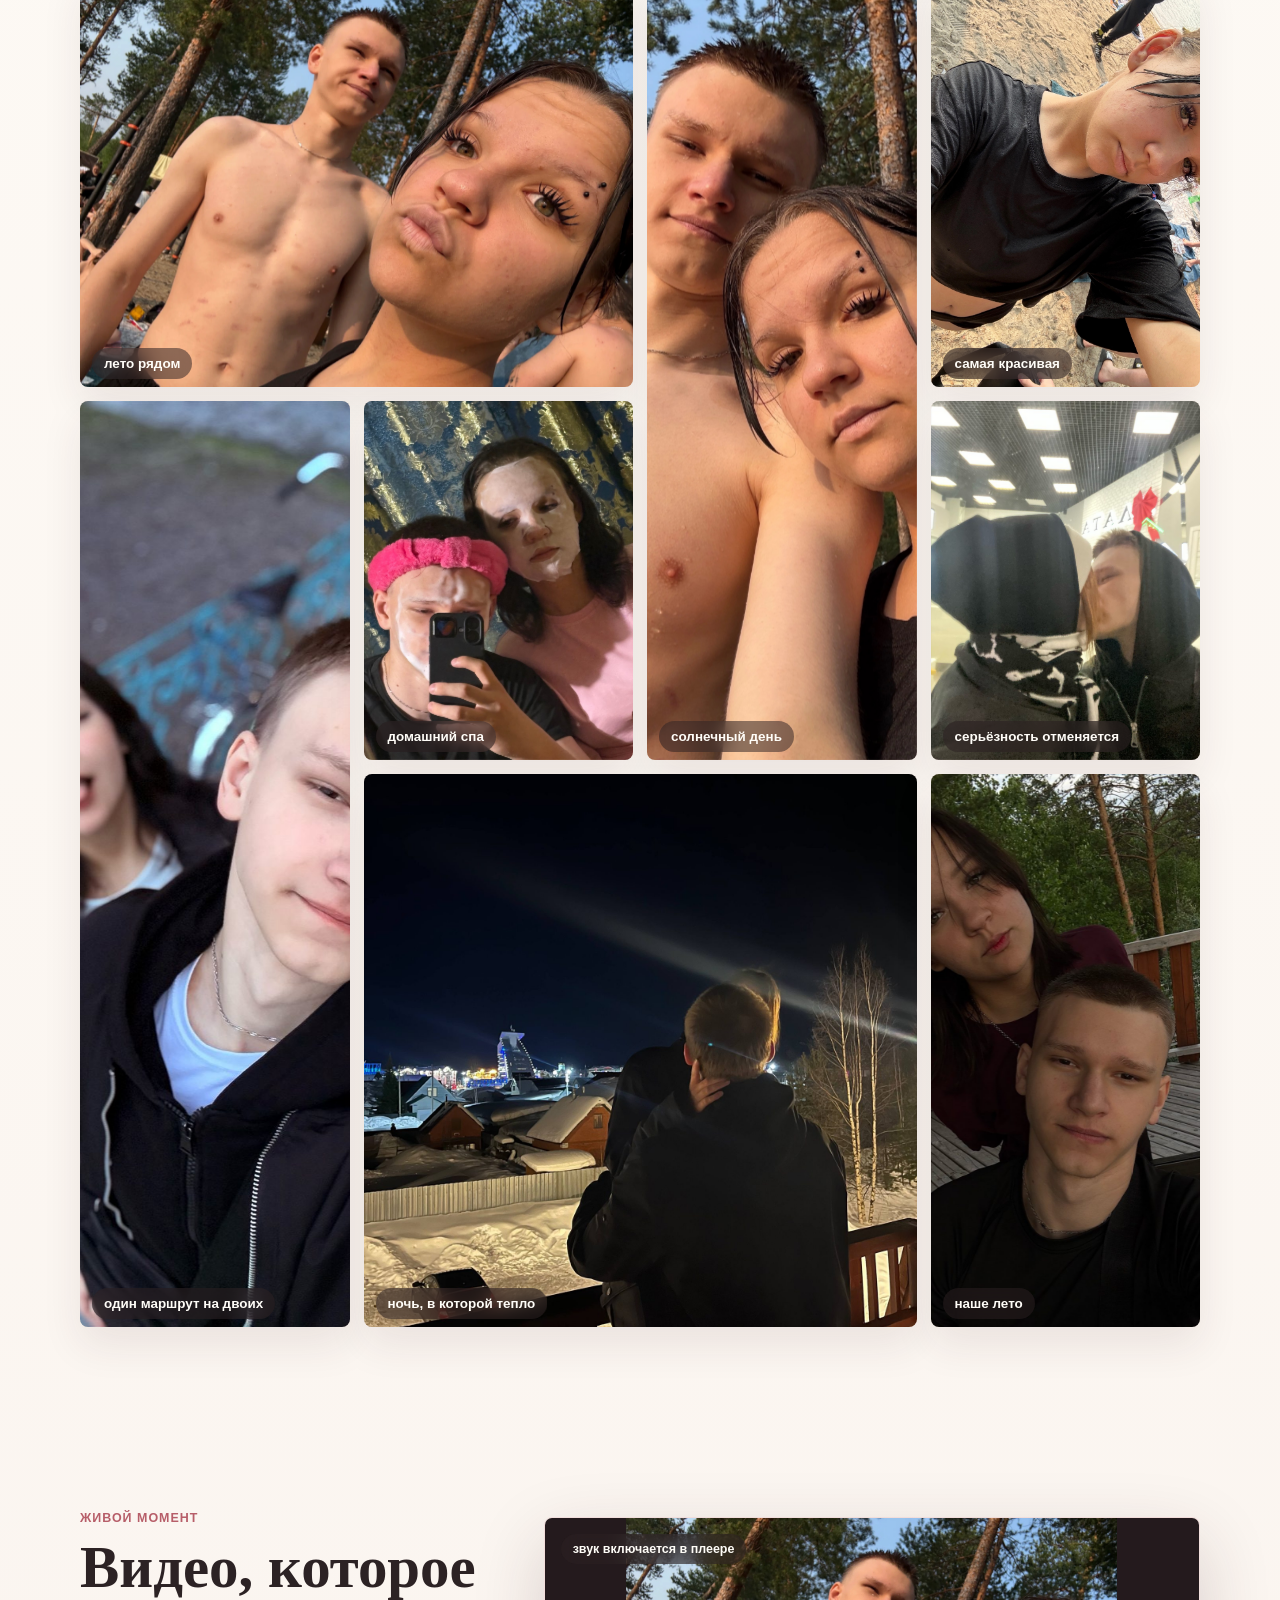
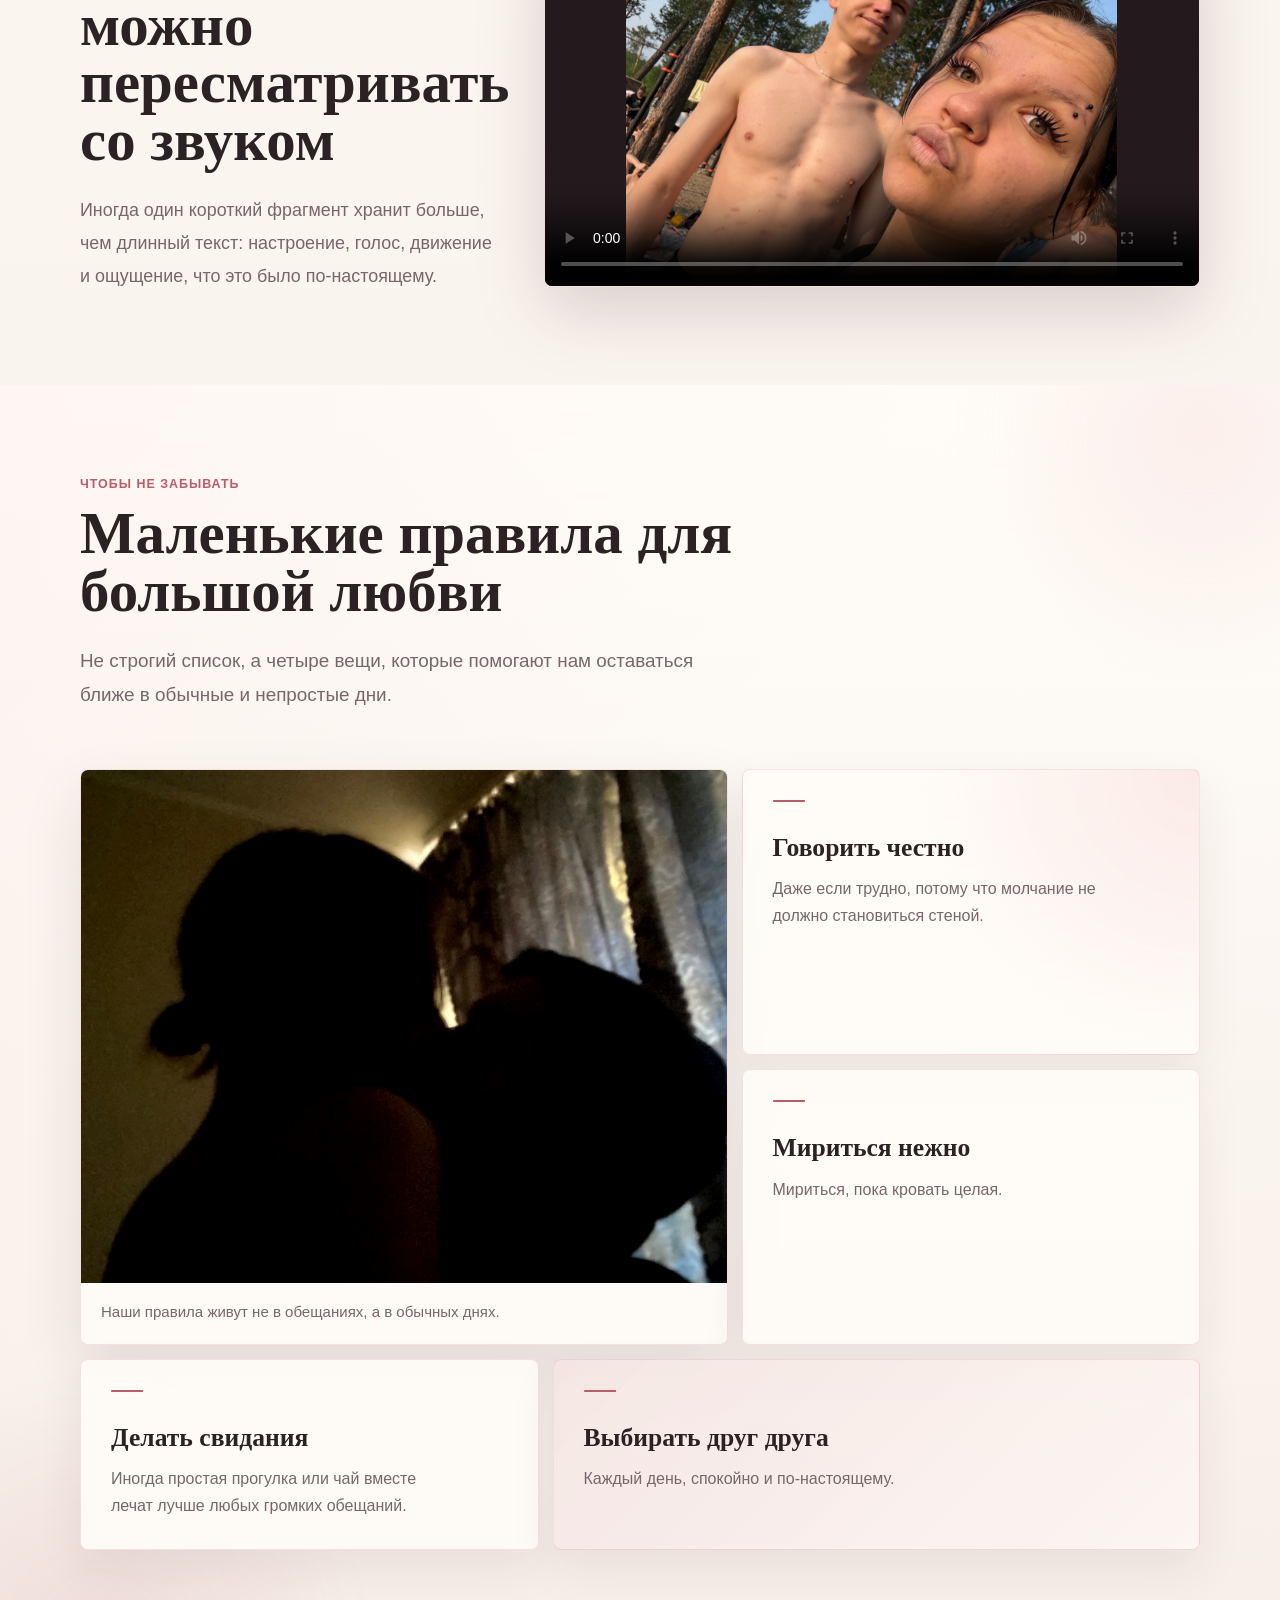
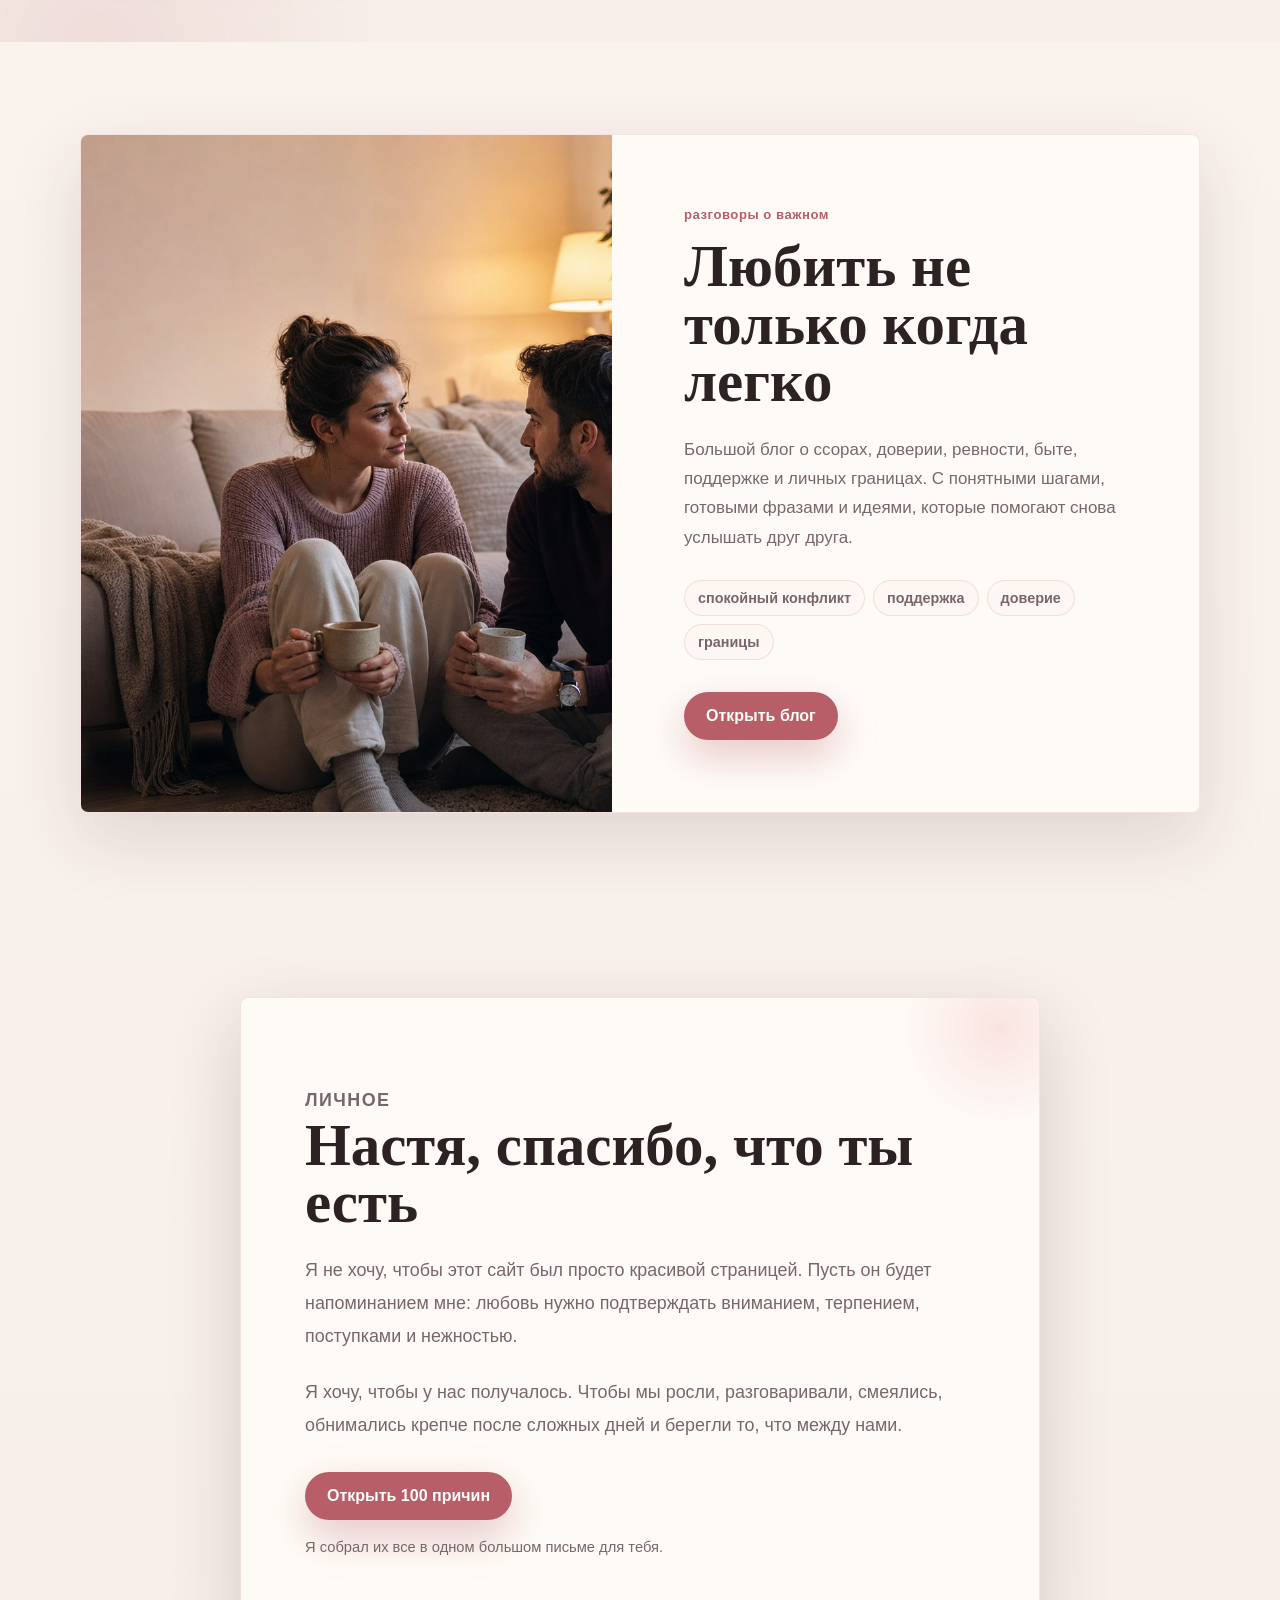
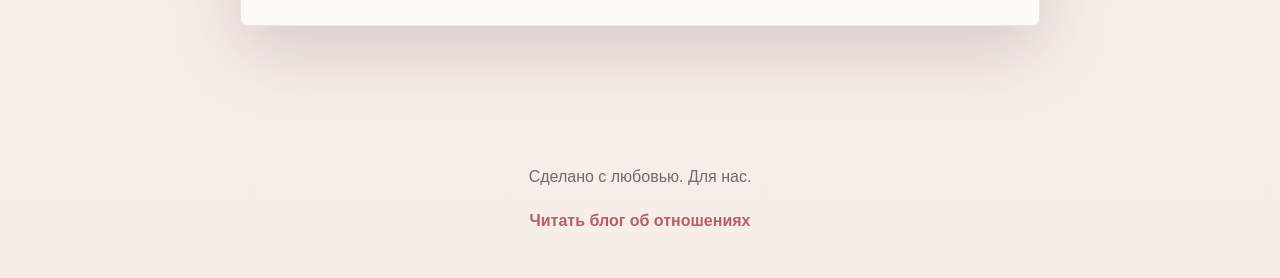
==== commit ddc78566: "Delay incoming 3D photo transitions" ====
--- a/index.html
+++ b/index.html
@@ -616,6 +616,6 @@
       <a class="footer-blog-link" href="blog.html">Читать блог об отношениях</a>
     </footer>
 
-    <script src="script.js?v=3d25-20260720"></script>
+    <script src="script.js?v=3d26-20260720"></script>
   </body>
 </html>
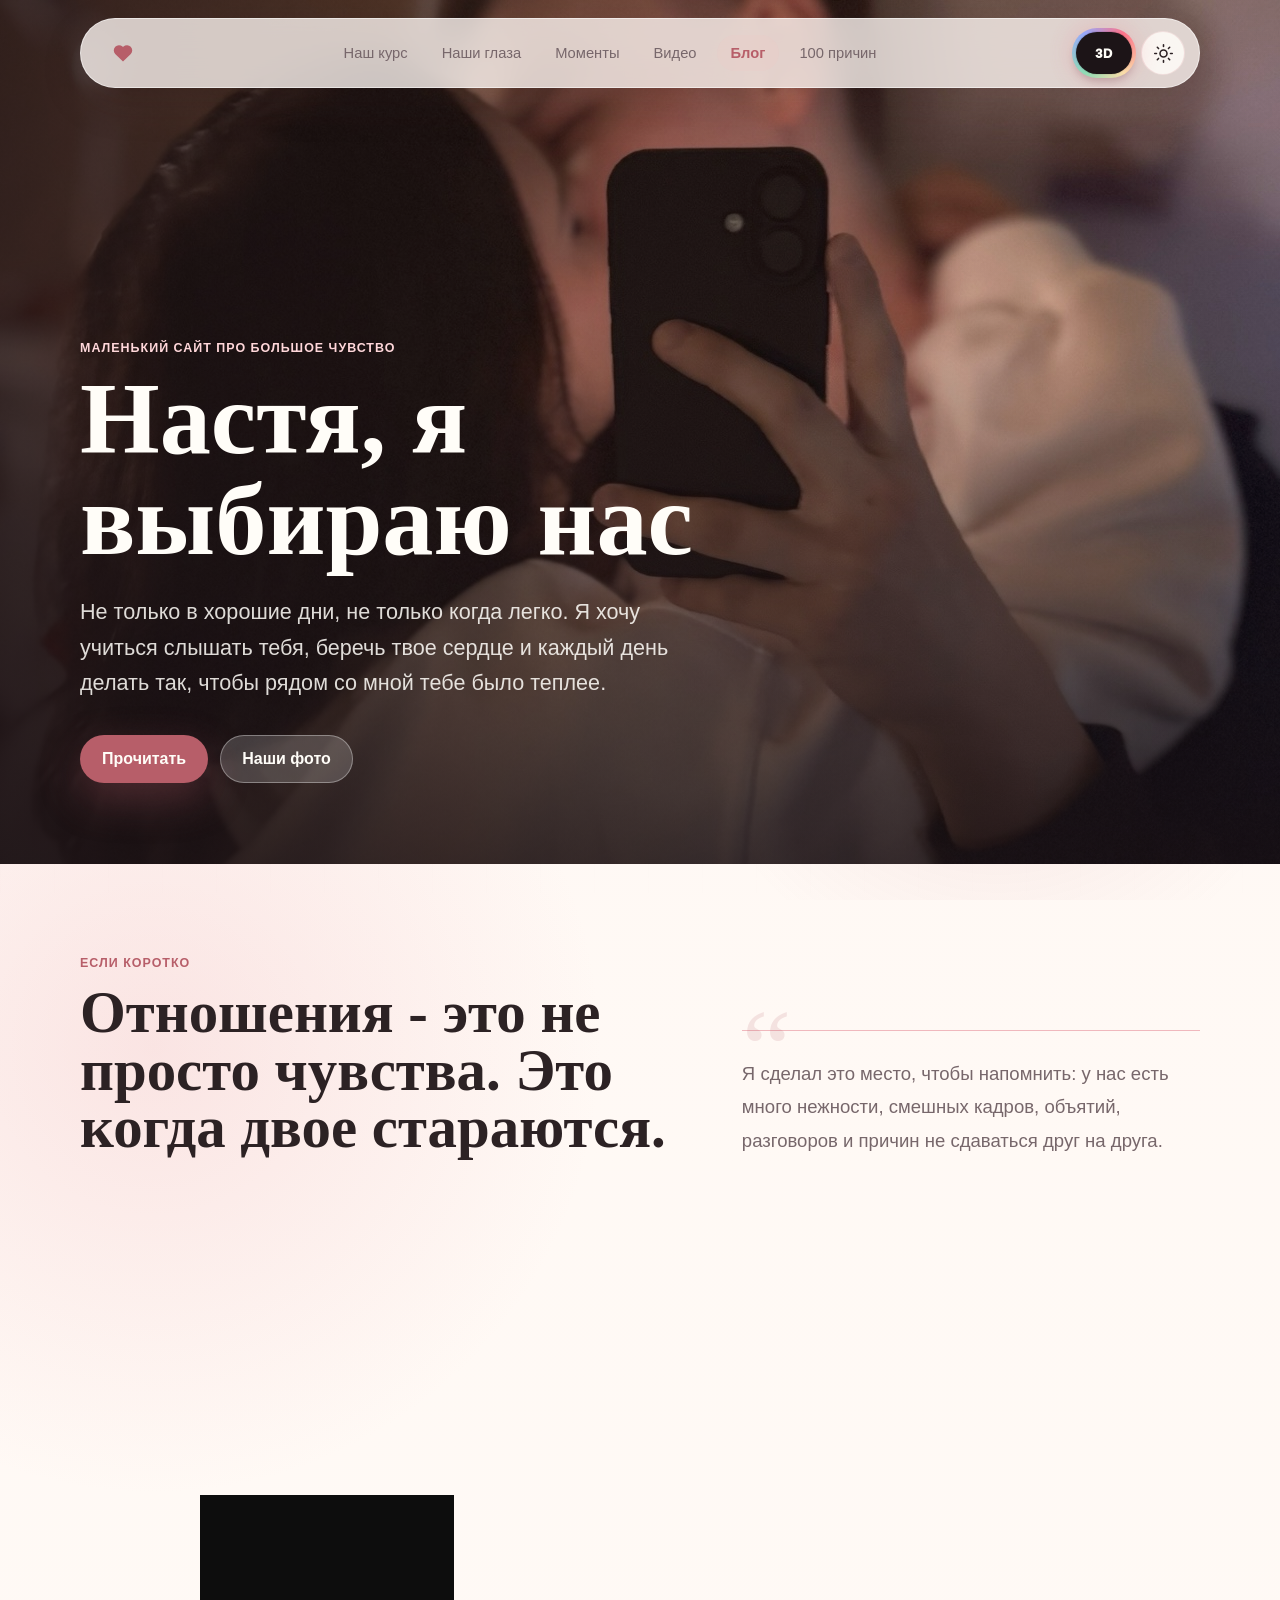
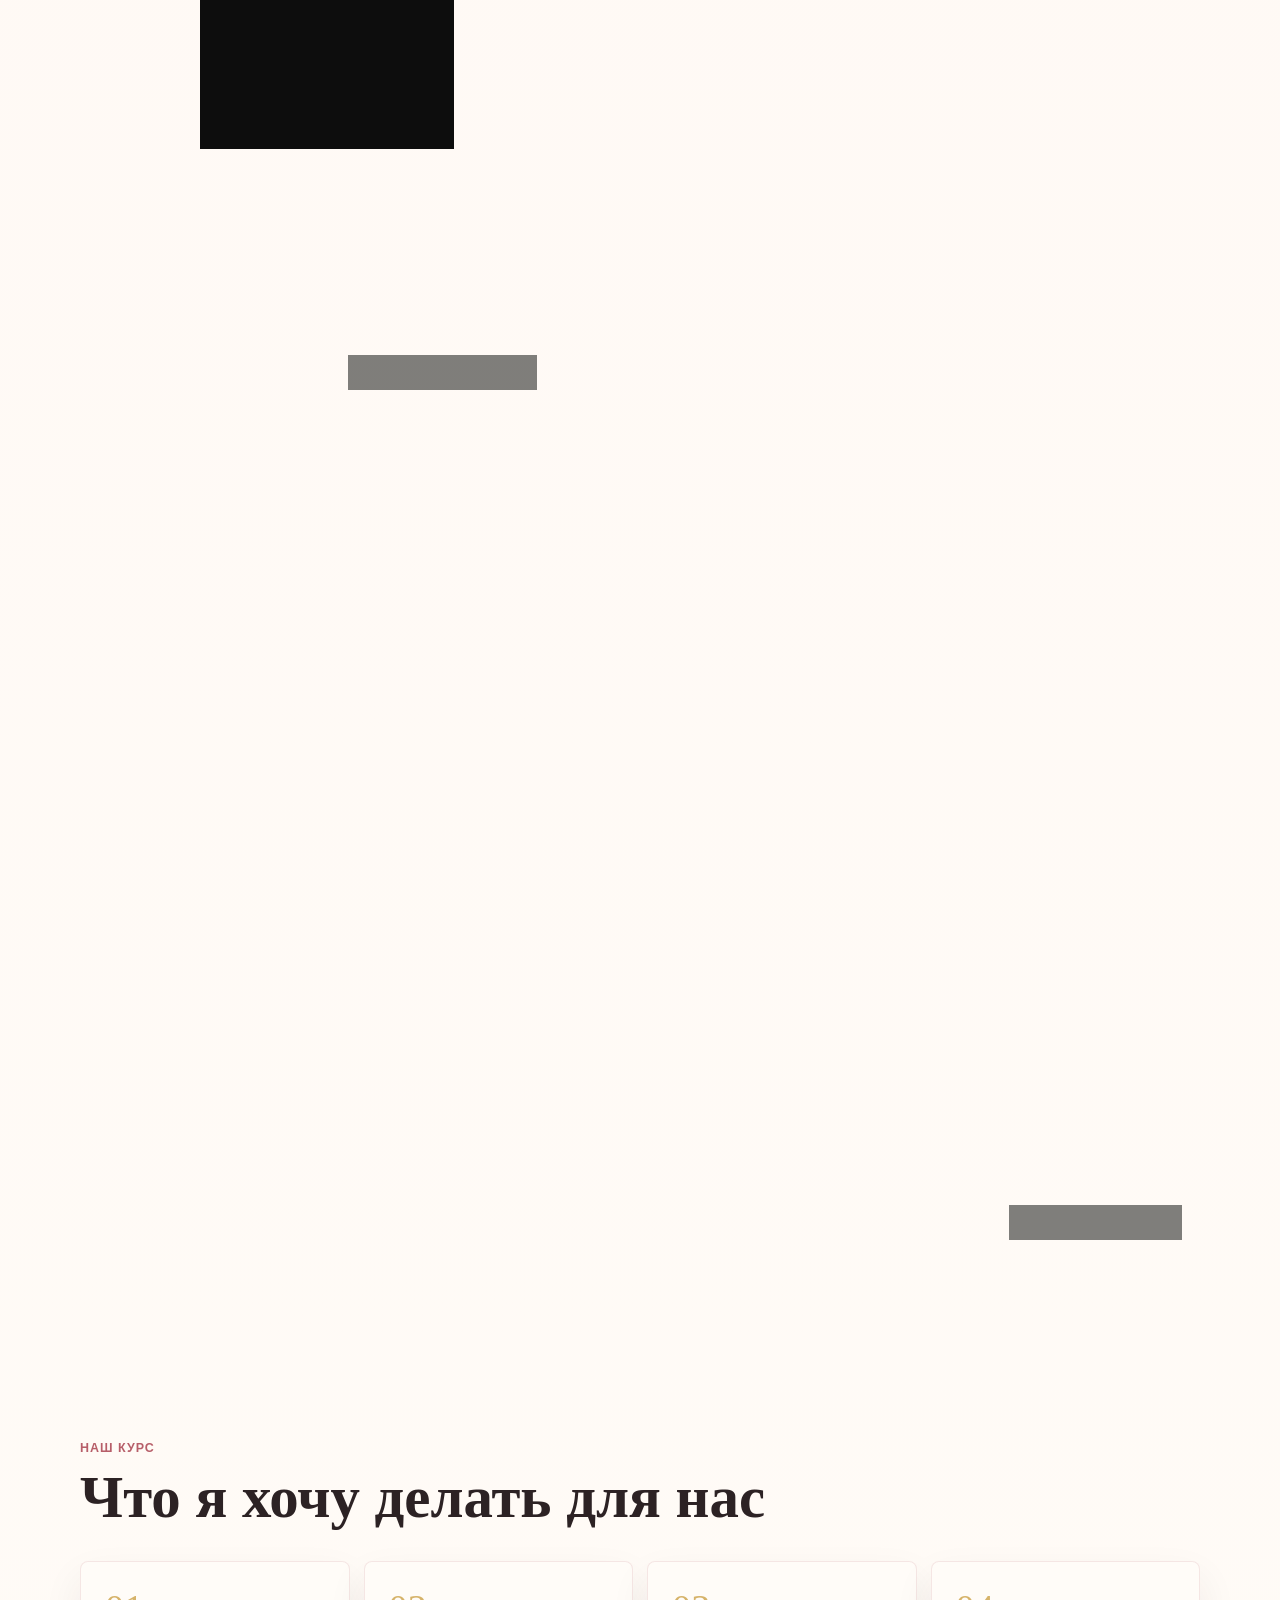
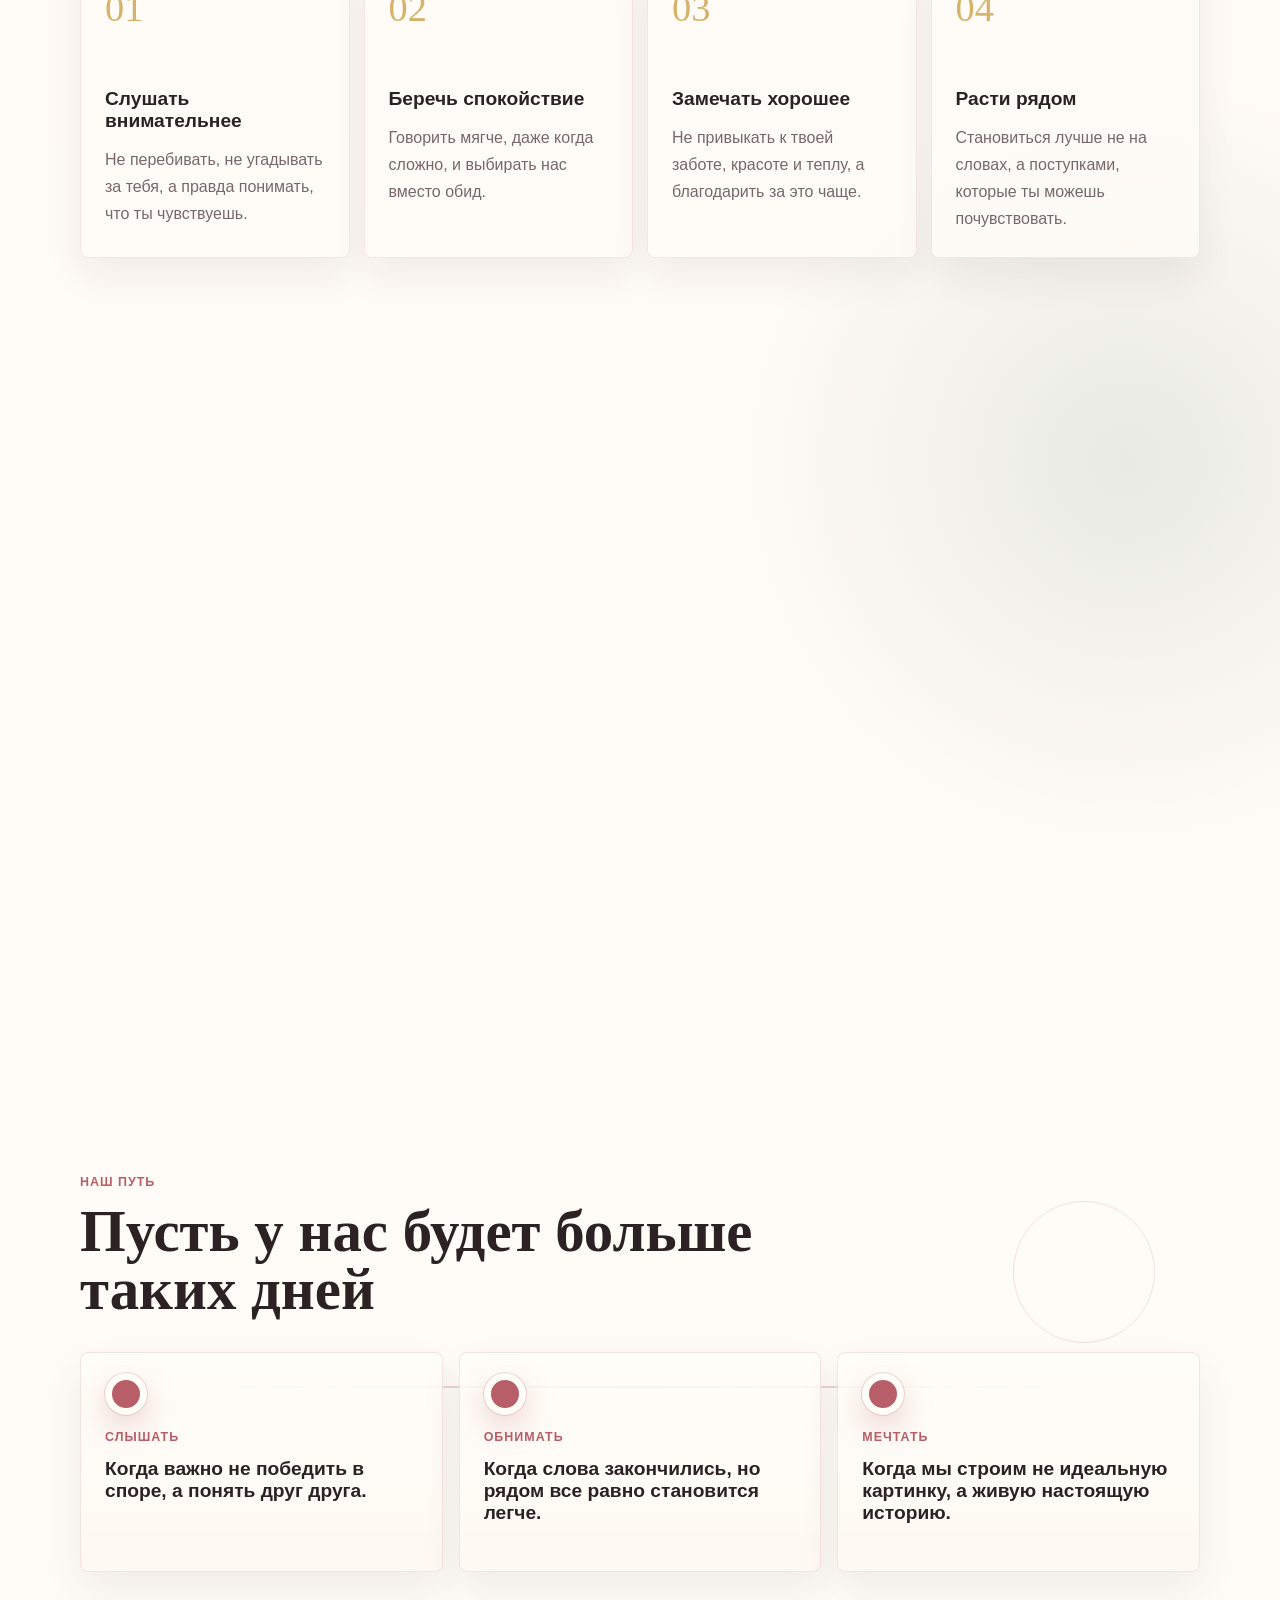
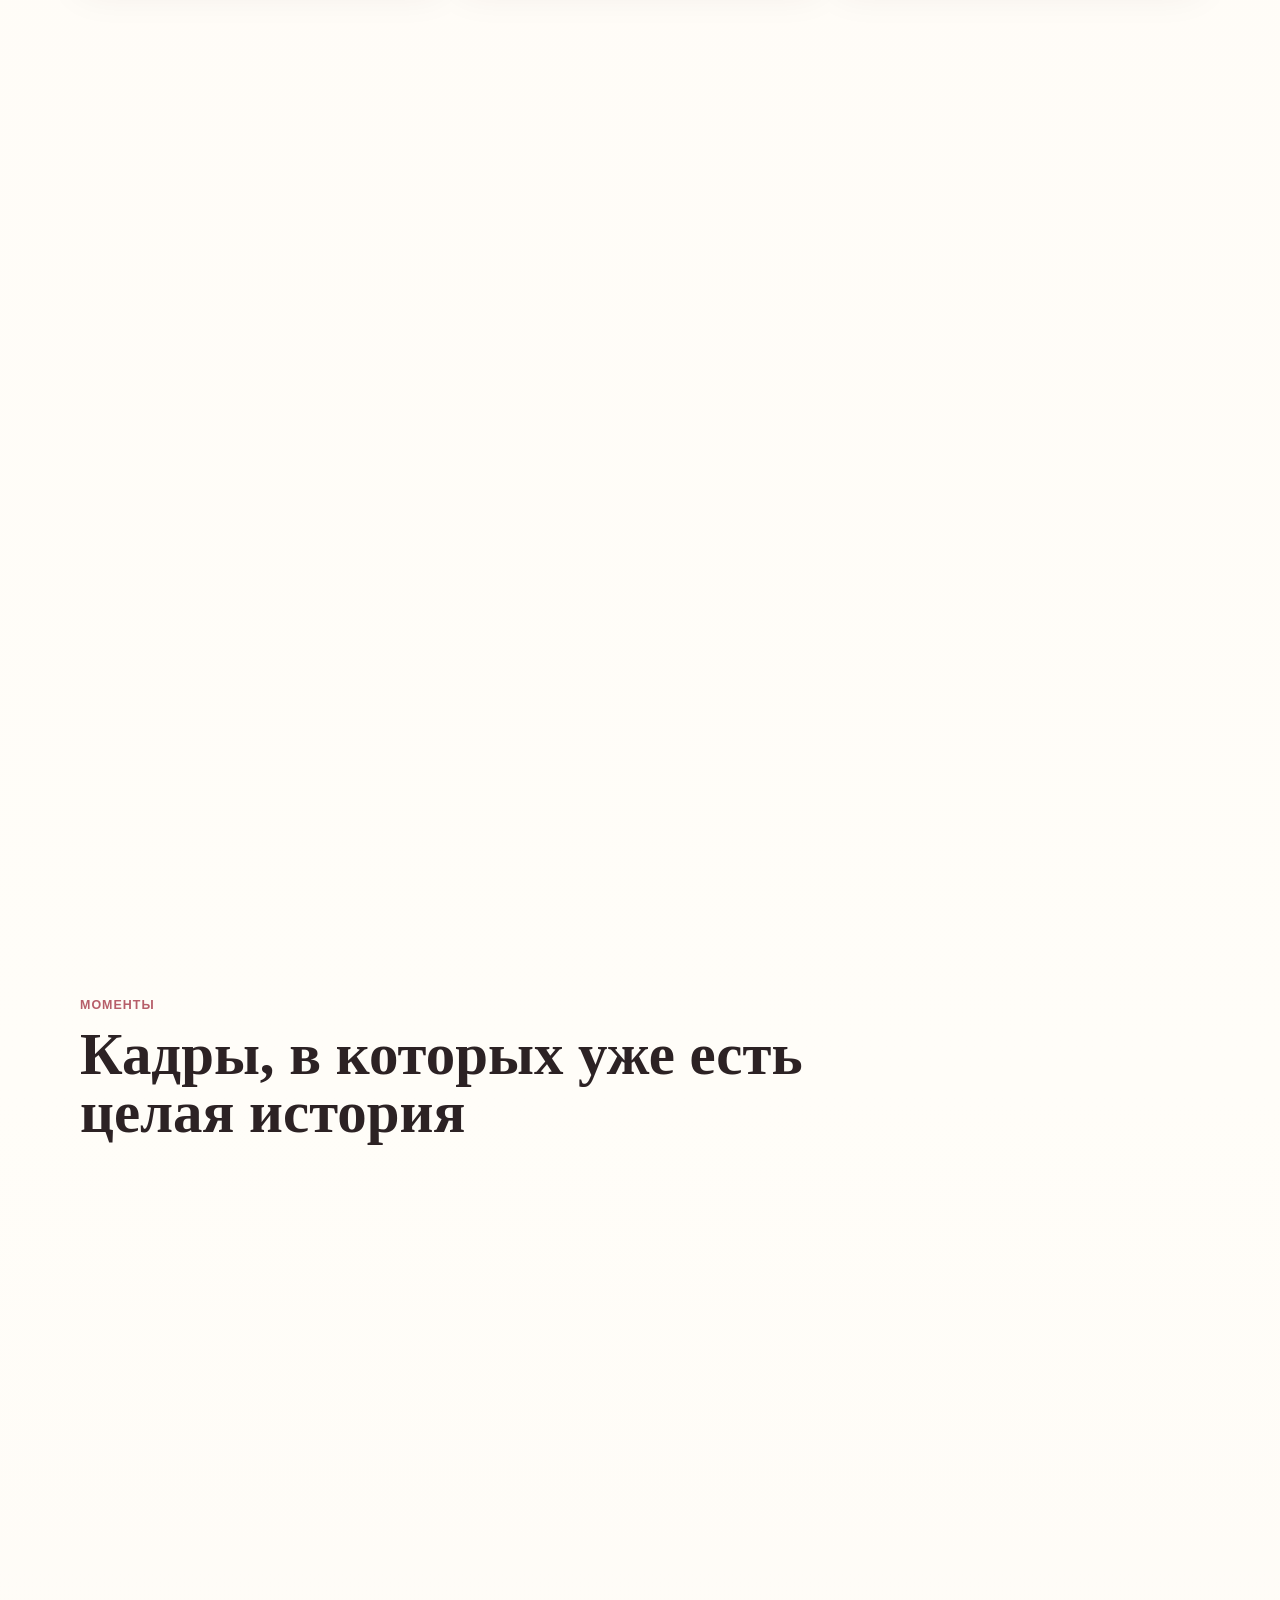
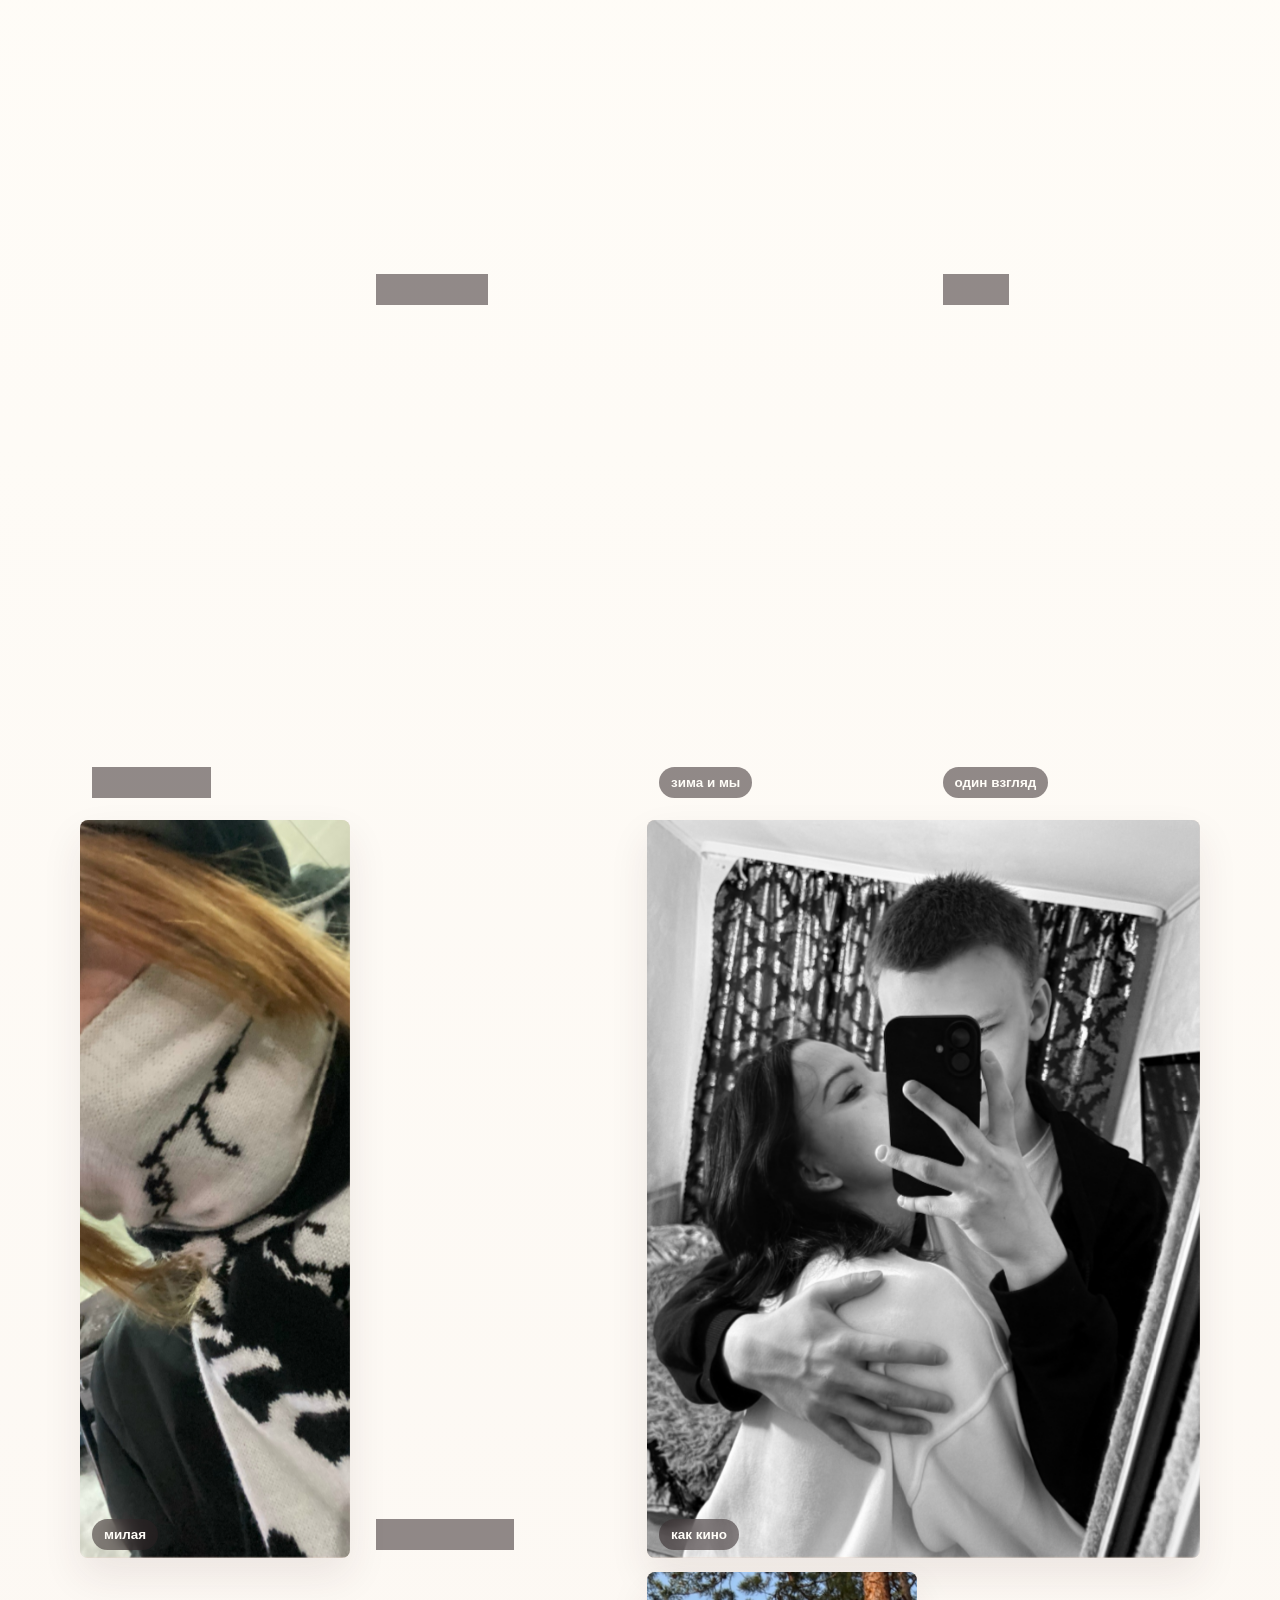
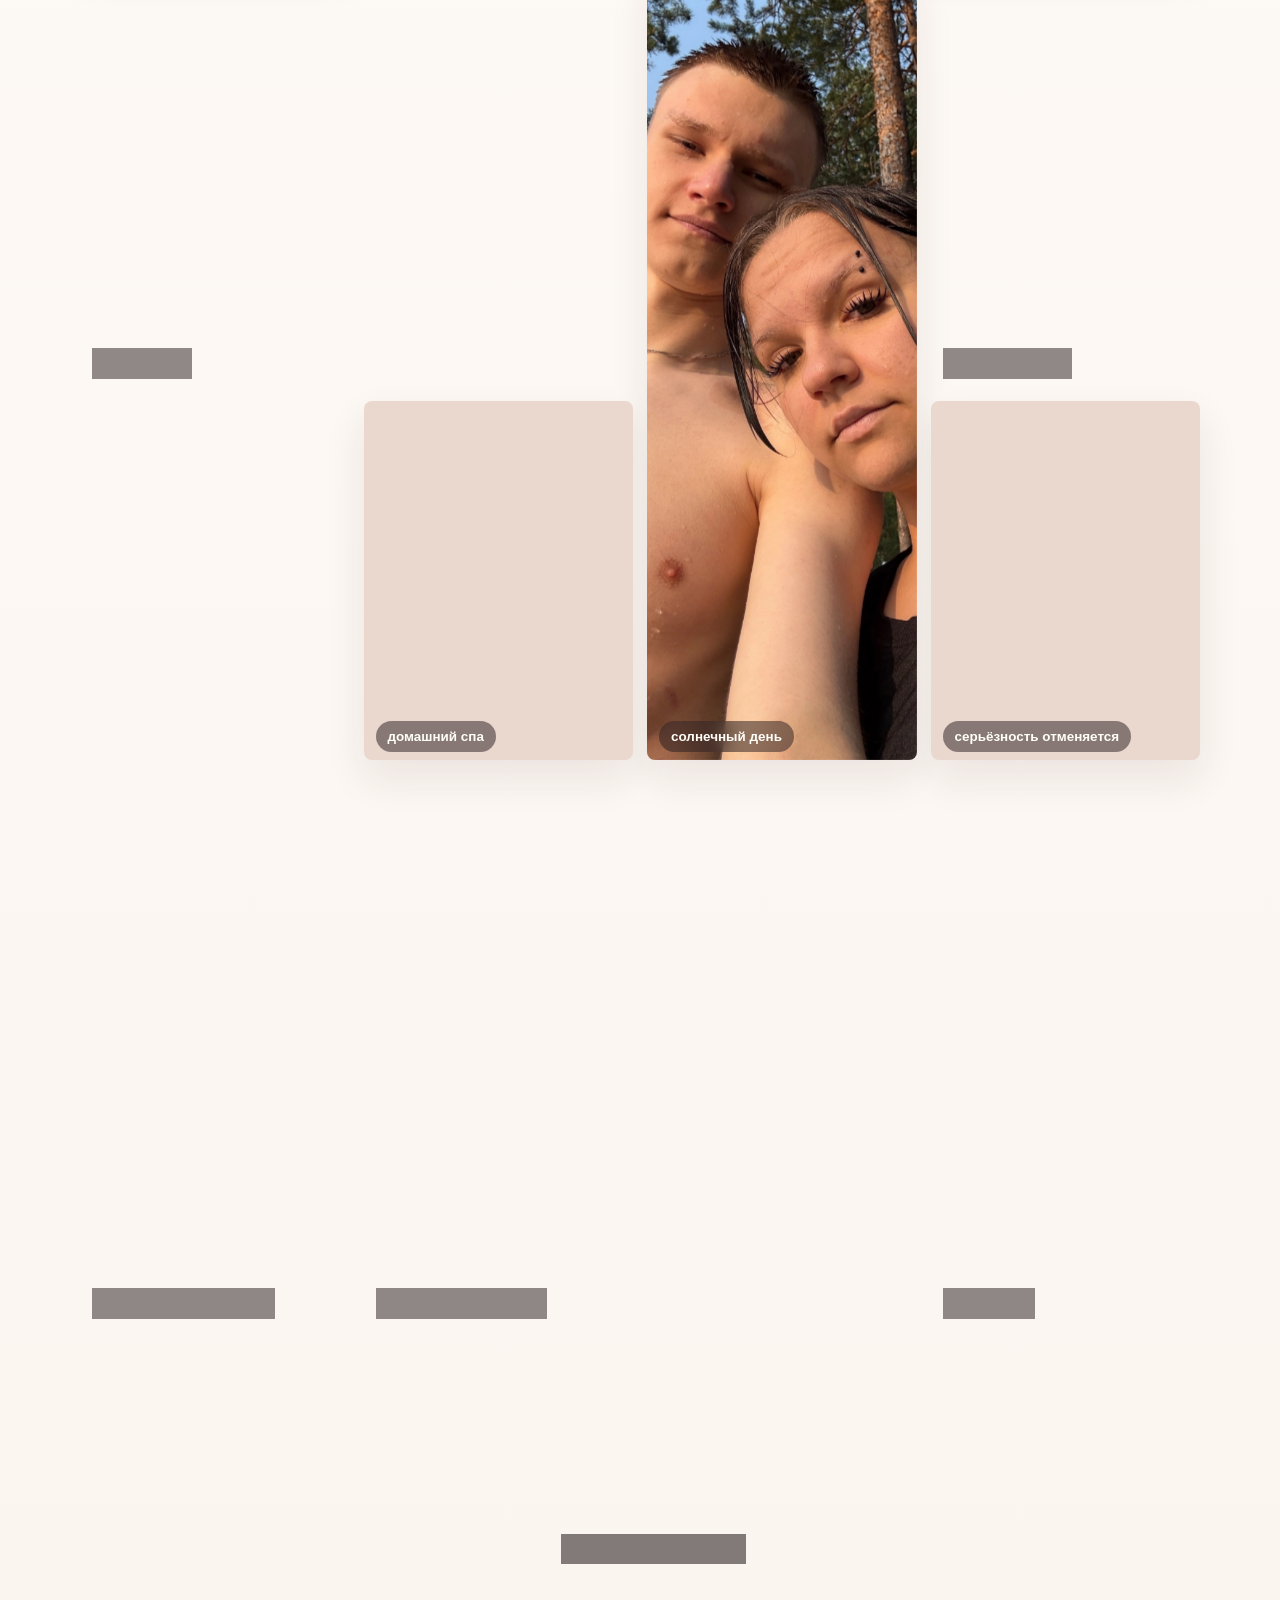
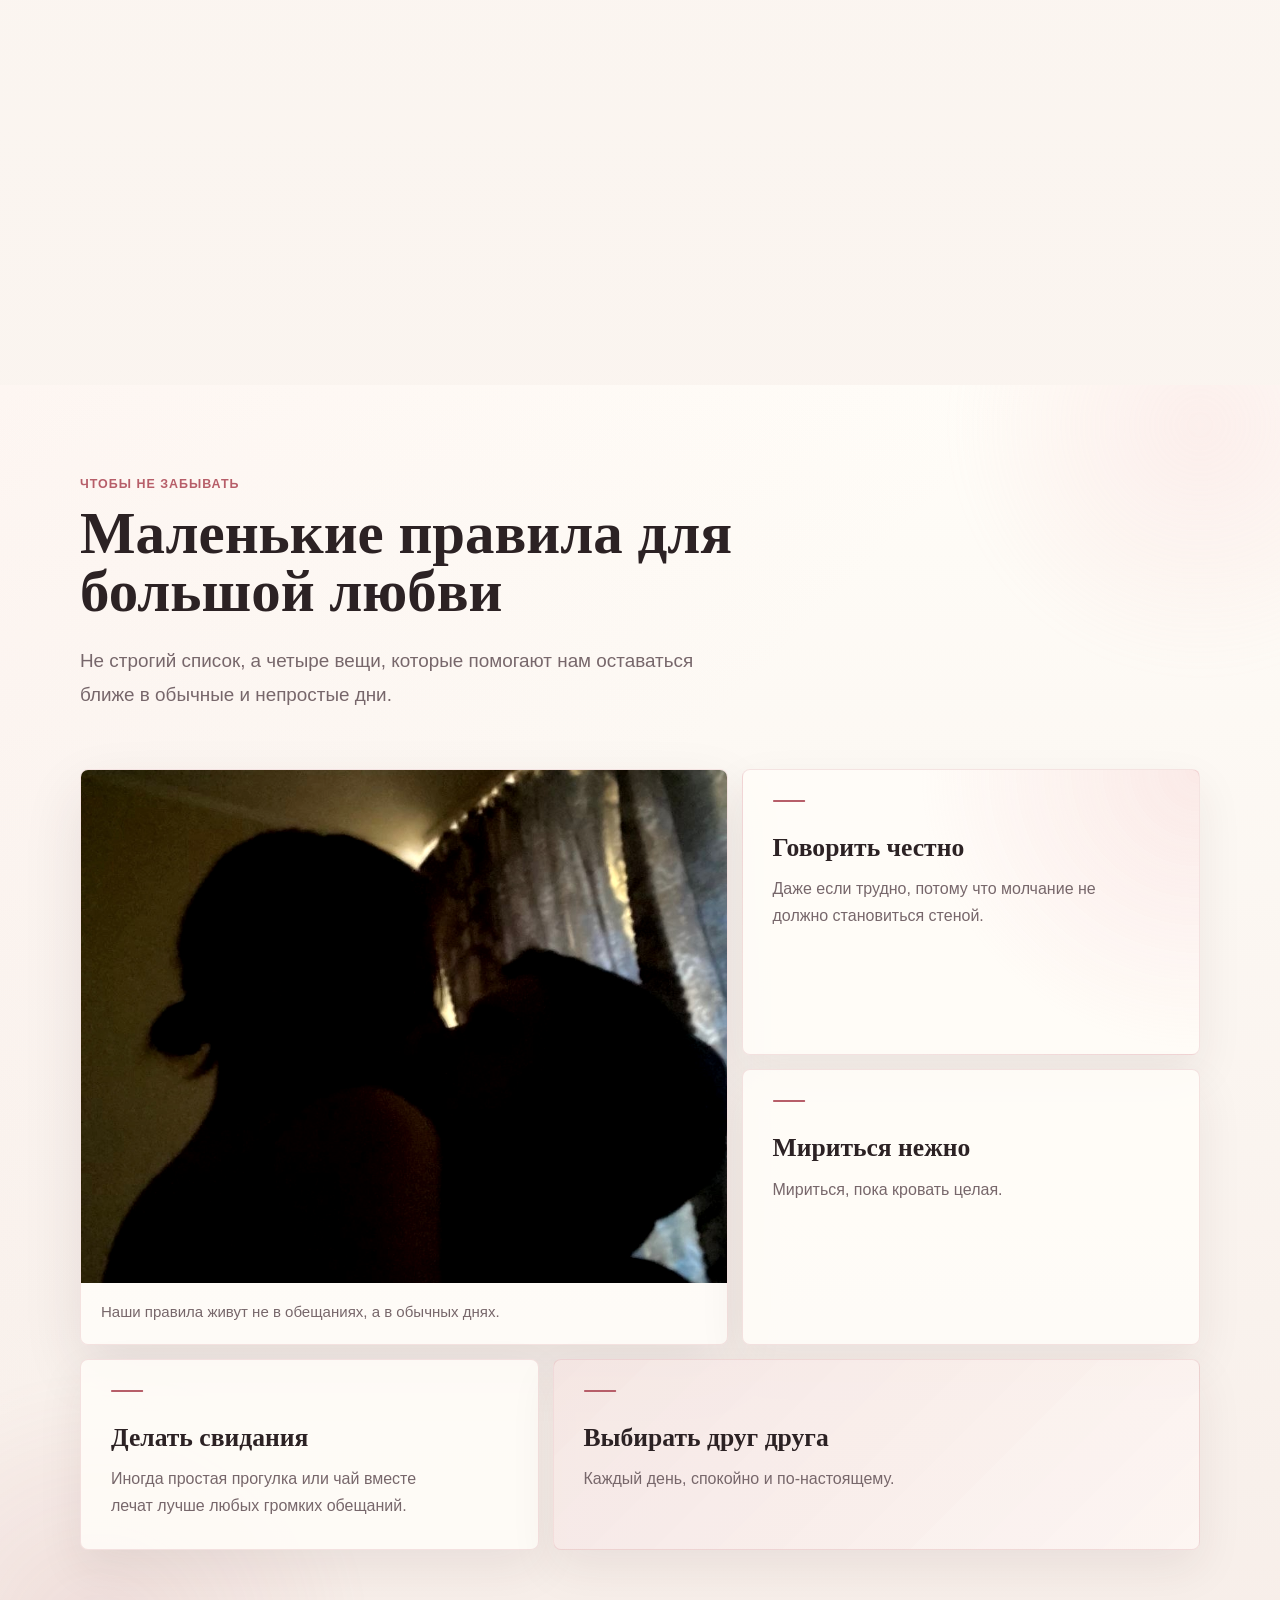
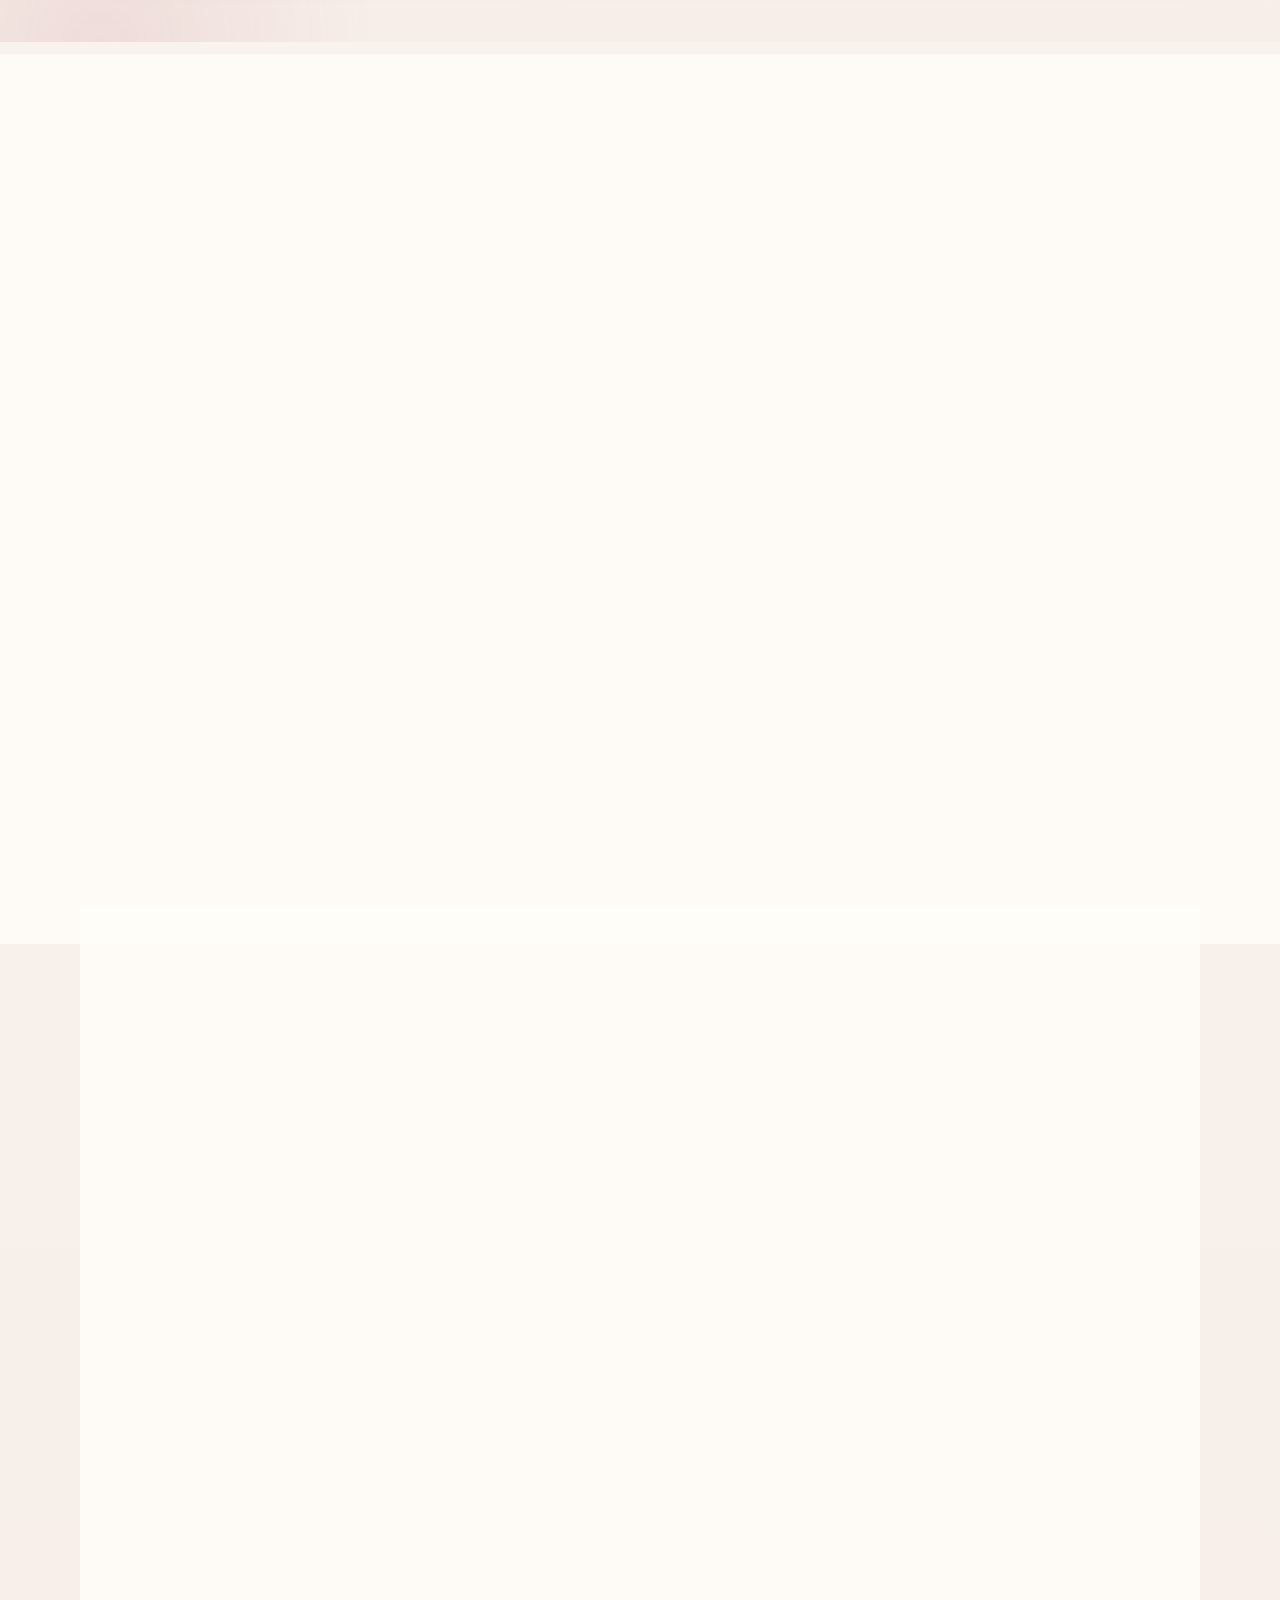
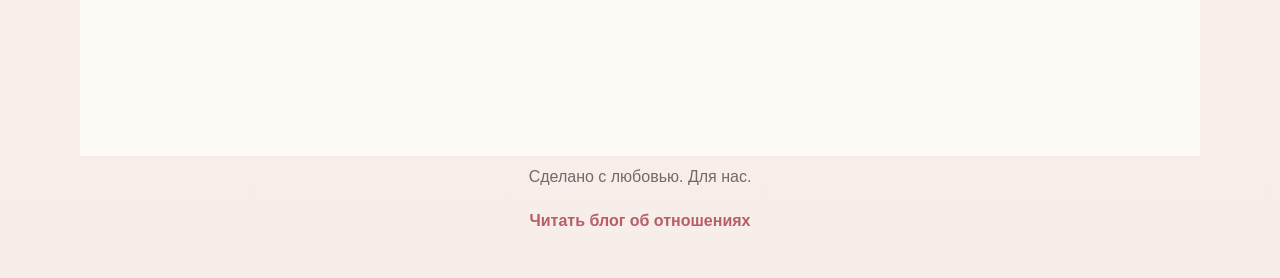
==== commit c0073145: "Add healing heart entrance to 3D story" ====
--- a/index.html
+++ b/index.html
@@ -18,7 +18,7 @@
         document.documentElement.dataset.theme = savedTheme || systemTheme;
       })();
     </script>
-    <link rel="stylesheet" href="styles.css?v=3d25-20260720">
+    <link rel="stylesheet" href="styles.css?v=3d27-20260720">
   </head>
   <body>
     <a class="skip-link" href="#top">Перейти к содержанию</a>
@@ -85,6 +85,46 @@
           <span class="immersive-grain"></span>
         </div>
 
+        <div class="heart-intro" role="status" aria-live="polite" aria-hidden="true" hidden>
+          <div class="heart-intro-heart" aria-hidden="true">
+            <span class="heart-intro-aura"></span>
+            <div class="heart-intro-shards">
+              <span class="heart-intro-shard heart-intro-shard-one">
+                <img src="assets/heart-whole-v1.png" alt="" decoding="async">
+              </span>
+              <span class="heart-intro-shard heart-intro-shard-two">
+                <img src="assets/heart-whole-v1.png" alt="" decoding="async">
+              </span>
+              <span class="heart-intro-shard heart-intro-shard-three">
+                <img src="assets/heart-whole-v1.png" alt="" decoding="async">
+              </span>
+              <span class="heart-intro-shard heart-intro-shard-four">
+                <img src="assets/heart-whole-v1.png" alt="" decoding="async">
+              </span>
+            </div>
+            <img class="heart-intro-whole" src="assets/heart-whole-v1.png" alt="" decoding="async">
+            <svg class="heart-intro-seams" viewBox="0 0 100 100" aria-hidden="true">
+              <g class="heart-intro-cracks">
+                <path d="M53 0 48 20 55 34 45 48"/>
+                <path d="M0 41 45 48"/>
+                <path d="M45 48 61 51 100 45"/>
+                <path d="M45 48 52 62 45 72 55 100"/>
+              </g>
+              <g class="heart-intro-healing">
+                <path d="M53 0 48 20 55 34 45 48"/>
+                <path d="M0 41 45 48"/>
+                <path d="M45 48 61 51 100 45"/>
+                <path d="M45 48 52 62 45 72 55 100"/>
+              </g>
+            </svg>
+            <span class="heart-intro-spark heart-intro-spark-one"></span>
+            <span class="heart-intro-spark heart-intro-spark-two"></span>
+            <span class="heart-intro-spark heart-intro-spark-three"></span>
+            <span class="heart-intro-shine"></span>
+          </div>
+          <p class="heart-intro-copy">Ты всегда была рядом...</p>
+        </div>
+
         <div class="immersive-hud">
           <div class="immersive-wordmark">
             <strong>НАСТЯ</strong>
@@ -616,6 +656,6 @@
       <a class="footer-blog-link" href="blog.html">Читать блог об отношениях</a>
     </footer>
 
-    <script src="script.js?v=3d26-20260720"></script>
+    <script src="script.js?v=3d27-20260720"></script>
   </body>
 </html>
--- a/styles.css
+++ b/styles.css
@@ -2,6 +2,7 @@
   color-scheme: light;
   --ease-out-quart: cubic-bezier(0.25, 1, 0.5, 1);
   --ease-out-quint: cubic-bezier(0.22, 1, 0.36, 1);
+  --ease-out-expo: cubic-bezier(0.16, 1, 0.3, 1);
   --ink: #2c2224;
   --muted: #77676b;
   --paper: #fff7f2;
@@ -2455,9 +2456,7 @@
 }
 
 .heart-intro {
-  --heart-intro-reveal: 0;
-  --heart-intro-finish: 0;
-  --heart-copy-reveal: 0;
+  --heart-intro-duration: 5200ms;
   position: absolute;
   z-index: 180;
   inset: 0;
@@ -2465,12 +2464,16 @@
   place-items: center;
   overflow: hidden;
   pointer-events: none;
-  contain: strict;
+  contain: layout paint style;
   background:
-    radial-gradient(ellipse at 50% 47%, rgba(142, 0, 36, 0.52), transparent min(46vw, 43vh)),
-    radial-gradient(ellipse at 50% 110%, rgba(226, 10, 59, 0.2), transparent 48%),
-    rgb(12 0 5);
-  opacity: calc(1 - var(--heart-intro-finish));
+    radial-gradient(ellipse at 50% 46%, rgba(170, 17, 62, 0.28), transparent min(48vw, 46vh)),
+    radial-gradient(ellipse at 50% 112%, rgba(224, 33, 82, 0.12), transparent 52%),
+    rgba(5, 3, 5, 0.88);
+  opacity: 0;
+}
+
+.heart-intro.is-playing {
+  animation: heartIntroBackdrop var(--heart-intro-duration) linear both;
 }
 
 .heart-intro::before,
@@ -2481,90 +2484,238 @@
 }
 
 .heart-intro::before {
-  inset: -24%;
-  background:
-    conic-gradient(from 110deg at 50% 50%, transparent 0 36%, rgba(255, 75, 108, 0.12) 42%, transparent 48% 100%);
-  opacity: calc(0.1 + var(--heart-intro-reveal) * 0.52);
-  transform: rotate(calc(var(--heart-intro-reveal) * 26deg));
+  z-index: 0;
+  inset: -18%;
+  background: conic-gradient(
+    from 112deg at 50% 48%,
+    transparent 0 37%,
+    rgba(255, 89, 126, 0.1) 43%,
+    transparent 49% 100%
+  );
+  opacity: 0.6;
 }
 
 .heart-intro::after {
+  z-index: 5;
   inset: 0;
   background:
-    radial-gradient(circle at center, transparent 0 24%, rgba(0, 0, 0, 0.18) 54%, rgba(0, 0, 0, 0.72) 100%),
-    linear-gradient(180deg, rgba(0, 0, 0, 0.28), transparent 30%, transparent 70%, rgba(0, 0, 0, 0.42));
-}
-
-.heart-intro-canvas {
+    radial-gradient(circle at 50% 46%, transparent 0 26%, rgba(0, 0, 0, 0.12) 55%, rgba(0, 0, 0, 0.6) 100%),
+    linear-gradient(180deg, rgba(0, 0, 0, 0.2), transparent 30%, transparent 68%, rgba(0, 0, 0, 0.38));
+}
+
+.heart-intro-heart {
   position: absolute;
   z-index: 2;
+  top: 50%;
+  left: 50%;
+  width: min(72vw, 620px);
+  aspect-ratio: 1;
+  perspective: 1100px;
+  transform: translate3d(-50%, -54%, 0);
+  transform-style: preserve-3d;
+}
+
+.heart-intro-aura {
+  position: absolute;
+  z-index: 0;
+  top: 50%;
+  left: 50%;
+  width: 70%;
+  aspect-ratio: 1;
+  border-radius: 50%;
+  background: radial-gradient(circle, rgba(255, 51, 99, 0.5), rgba(157, 4, 45, 0.16) 42%, transparent 72%);
+  filter: blur(30px);
+  opacity: 0;
+  transform: translate(-50%, -48%) scale(0.68);
+}
+
+.heart-intro-shards,
+.heart-intro-shard,
+.heart-intro-shard img,
+.heart-intro-whole,
+.heart-intro-seams,
+.heart-intro-shine {
+  position: absolute;
   inset: 0;
   width: 100%;
   height: 100%;
-  filter: saturate(1.12) contrast(1.04);
-}
-
-.heart-intro-halo {
-  position: absolute;
+}
+
+.heart-intro-shards {
+  z-index: 2;
+  transform-style: preserve-3d;
+}
+
+.heart-intro-shard {
+  opacity: 0;
+  transform-style: preserve-3d;
+  will-change: transform, opacity;
+}
+
+.heart-intro-shard img,
+.heart-intro-whole {
+  display: block;
+  object-fit: contain;
+  filter: drop-shadow(0 22px 32px rgba(62, 0, 21, 0.3));
+  user-select: none;
+}
+
+.heart-intro-shard-one {
+  clip-path: polygon(0 0, 53% 0, 48% 20%, 55% 34%, 45% 48%, 0 41%);
+}
+
+.heart-intro-shard-two {
+  clip-path: polygon(53% 0, 100% 0, 100% 45%, 61% 51%, 55% 34%, 48% 20%);
+}
+
+.heart-intro-shard-three {
+  clip-path: polygon(0 41%, 45% 48%, 52% 62%, 45% 72%, 55% 100%, 0 100%);
+}
+
+.heart-intro-shard-four {
+  clip-path: polygon(45% 48%, 61% 51%, 100% 45%, 100% 100%, 55% 100%, 45% 72%, 52% 62%);
+}
+
+.heart-intro-whole {
   z-index: 1;
-  top: 50%;
+  opacity: 0;
+  will-change: transform, opacity, filter;
+}
+
+.heart-intro-seams {
+  z-index: 3;
+  overflow: visible;
+  fill: none;
+  pointer-events: none;
+  -webkit-mask: url("assets/heart-whole-v1.png") center / contain no-repeat;
+  mask: url("assets/heart-whole-v1.png") center / contain no-repeat;
+}
+
+.heart-intro-cracks path {
+  stroke: rgba(48, 0, 17, 0.9);
+  stroke-width: 1.35;
+  stroke-linecap: round;
+  stroke-linejoin: round;
+  opacity: 0;
+  filter: drop-shadow(0 0 1.5px rgba(255, 95, 131, 0.24));
+}
+
+.heart-intro-healing path {
+  stroke: rgba(255, 225, 232, 0.95);
+  stroke-width: 0.8;
+  stroke-linecap: round;
+  stroke-linejoin: round;
+  stroke-dasharray: 1.2 3.2;
+  opacity: 0;
+  filter: drop-shadow(0 0 2.4px rgba(255, 104, 142, 0.92));
+}
+
+.heart-intro-shine {
+  z-index: 4;
+  background: linear-gradient(102deg, transparent 39%, rgba(255, 255, 255, 0.82) 49%, transparent 59%);
+  opacity: 0;
+  transform: translateX(-118%) skewX(-10deg);
+  -webkit-mask: url("assets/heart-whole-v1.png") center / contain no-repeat;
+  mask: url("assets/heart-whole-v1.png") center / contain no-repeat;
+  mix-blend-mode: screen;
+}
+
+.heart-intro-spark {
+  --spark-x: 0px;
+  --spark-y: -18px;
+  position: absolute;
+  z-index: 5;
+  width: 5px;
+  height: 5px;
+  border-radius: 50%;
+  background: #fff8fa;
+  box-shadow: 0 0 11px 3px rgba(255, 132, 162, 0.78);
+  opacity: 0;
+}
+
+.heart-intro-spark-one {
+  top: 33%;
+  left: 47%;
+  --spark-x: -18px;
+  --spark-y: -26px;
+}
+
+.heart-intro-spark-two {
+  top: 51%;
+  left: 61%;
+  --spark-x: 23px;
+  --spark-y: -12px;
+}
+
+.heart-intro-spark-three {
+  top: 68%;
+  left: 47%;
+  --spark-x: 10px;
+  --spark-y: 24px;
+}
+
+.heart-intro.is-playing .heart-intro-aura {
+  animation: heartIntroAura var(--heart-intro-duration) var(--ease-out-quint) both;
+}
+
+.heart-intro.is-playing .heart-intro-shard-one {
+  animation: heartShardOne var(--heart-intro-duration) var(--ease-out-expo) both;
+}
+
+.heart-intro.is-playing .heart-intro-shard-two {
+  animation: heartShardTwo var(--heart-intro-duration) var(--ease-out-expo) both;
+}
+
+.heart-intro.is-playing .heart-intro-shard-three {
+  animation: heartShardThree var(--heart-intro-duration) var(--ease-out-expo) both;
+}
+
+.heart-intro.is-playing .heart-intro-shard-four {
+  animation: heartShardFour var(--heart-intro-duration) var(--ease-out-expo) both;
+}
+
+.heart-intro.is-playing .heart-intro-whole {
+  animation: heartIntroWhole var(--heart-intro-duration) var(--ease-out-quint) both;
+}
+
+.heart-intro.is-playing .heart-intro-cracks path {
+  animation: heartIntroCrack var(--heart-intro-duration) linear both;
+}
+
+.heart-intro.is-playing .heart-intro-healing path {
+  animation: heartIntroHealing var(--heart-intro-duration) var(--ease-out-quint) both;
+}
+
+.heart-intro.is-playing .heart-intro-shine {
+  animation: heartIntroShine var(--heart-intro-duration) var(--ease-out-quint) both;
+}
+
+.heart-intro.is-playing .heart-intro-spark {
+  animation: heartIntroSpark var(--heart-intro-duration) var(--ease-out-quint) both;
+}
+
+.heart-intro-copy {
+  position: absolute;
+  z-index: 4;
+  bottom: clamp(42px, 8vh, 84px);
   left: 50%;
-  width: min(68vw, 660px);
-  aspect-ratio: 1;
-  border-radius: 50%;
-  background: radial-gradient(circle, rgba(255, 31, 79, 0.46), rgba(137, 0, 35, 0.18) 38%, transparent 70%);
-  filter: blur(32px);
-  opacity: calc(var(--heart-intro-reveal) * 0.72);
-  transform: translate(-50%, -49%) scale(calc(0.62 + var(--heart-intro-reveal) * 0.38));
-}
-
-.heart-intro-gleam {
-  position: absolute;
-  z-index: 3;
-  top: -28%;
-  bottom: -28%;
-  left: 50%;
-  width: min(15vw, 140px);
-  background: linear-gradient(90deg, transparent, rgba(255, 218, 227, 0.12), rgba(255, 255, 255, 0.2), transparent);
-  filter: blur(30px);
-  mix-blend-mode: screen;
-  opacity: 0;
-  transform: translateX(-320%) rotate(18deg);
-}
-
-.heart-intro.is-healed .heart-intro-gleam {
-  animation: heartIntroGleam 850ms var(--ease-out-quint) both;
-}
-
-.heart-intro-copy {
-  position: absolute;
-  z-index: 4;
-  bottom: clamp(34px, 7vh, 76px);
-  left: 50%;
-  display: grid;
-  width: min(520px, calc(100% - 48px));
-  gap: 5px;
+  width: min(620px, calc(100% - 48px));
   margin: 0;
-  color: rgba(255, 245, 246, 0.64);
-  text-align: center;
-  opacity: var(--heart-copy-reveal);
-  transform: translate3d(-50%, calc(14px - var(--heart-copy-reveal) * 14px), 0);
-}
-
-.heart-intro-copy span {
-  font-size: clamp(0.68rem, 1vw, 0.78rem);
-  font-weight: 700;
-  letter-spacing: 0.18em;
-  text-transform: uppercase;
-}
-
-.heart-intro-copy strong {
-  color: #fff8f8;
+  color: #fff8fa;
   font-family: Georgia, "Times New Roman", serif;
-  font-size: clamp(1.25rem, 2.8vw, 2.35rem);
+  font-size: clamp(1.35rem, 3vw, 2.5rem);
   font-weight: 400;
   letter-spacing: -0.025em;
-  text-shadow: 0 0 26px rgba(255, 106, 137, 0.38);
+  line-height: 1.12;
+  text-align: center;
+  text-wrap: balance;
+  text-shadow: 0 0 28px rgba(255, 107, 143, 0.36);
+  opacity: 0;
+  transform: translate3d(-50%, 14px, 0);
+}
+
+.heart-intro.is-playing .heart-intro-copy {
+  animation: heartIntroCopy var(--heart-intro-duration) var(--ease-out-quint) both;
 }
 
 body.immersive-intro-active {
@@ -2577,6 +2728,11 @@
 body.immersive-intro-active .immersive-scroll-hint,
 body.immersive-intro-active .immersive-exit {
   visibility: hidden;
+}
+
+body.immersive-intro-active .site-header {
+  opacity: 0;
+  pointer-events: none;
 }
 
 .immersive-atmosphere,
@@ -3283,23 +3439,307 @@
   }
 }
 
-@keyframes heartIntroGleam {
+@keyframes heartIntroBackdrop {
   0% {
     opacity: 0;
-    transform: translateX(-320%) rotate(18deg);
-  }
-
-  24% {
-    opacity: 0.12;
-  }
-
-  68% {
-    opacity: 0.07;
+  }
+
+  7%,
+  86% {
+    opacity: 1;
   }
 
   100% {
     opacity: 0;
-    transform: translateX(250%) rotate(18deg);
+  }
+}
+
+@keyframes heartIntroAura {
+  0%,
+  9% {
+    opacity: 0;
+    transform: translate(-50%, -48%) scale(0.68);
+  }
+
+  24% {
+    opacity: 0.38;
+    transform: translate(-50%, -48%) scale(0.86);
+  }
+
+  58% {
+    opacity: 0.58;
+    transform: translate(-50%, -48%) scale(1);
+  }
+
+  76% {
+    opacity: 0.78;
+    transform: translate(-50%, -48%) scale(1.12);
+  }
+
+  91% {
+    opacity: 0.42;
+    transform: translate(-50%, -48%) scale(1);
+  }
+
+  100% {
+    opacity: 0;
+    transform: translate(-50%, -48%) scale(1.04);
+  }
+}
+
+@keyframes heartShardOne {
+  0%,
+  8% {
+    opacity: 0;
+    transform: translate3d(-68%, -52%, -240px) rotateX(18deg) rotateY(-22deg) rotateZ(-18deg) scale(0.72);
+  }
+
+  20% {
+    opacity: 1;
+    transform: translate3d(-9%, -7%, 52px) rotateX(7deg) rotateY(-9deg) rotateZ(-7deg) scale(0.95);
+  }
+
+  42% {
+    opacity: 1;
+    transform: translate3d(-9%, -7%, 52px) rotateX(7deg) rotateY(-9deg) rotateZ(-7deg) scale(0.95);
+  }
+
+  58%,
+  82% {
+    opacity: 1;
+    transform: translate3d(0, 0, 0) rotateX(0) rotateY(0) rotateZ(0) scale(1);
+  }
+
+  90%,
+  100% {
+    opacity: 0;
+    transform: translate3d(0, 0, 0) scale(1);
+  }
+}
+
+@keyframes heartShardTwo {
+  0%,
+  8% {
+    opacity: 0;
+    transform: translate3d(70%, -54%, -220px) rotateX(-15deg) rotateY(24deg) rotateZ(16deg) scale(0.7);
+  }
+
+  20% {
+    opacity: 1;
+    transform: translate3d(9%, -7%, 46px) rotateX(-6deg) rotateY(10deg) rotateZ(6deg) scale(0.95);
+  }
+
+  42% {
+    opacity: 1;
+    transform: translate3d(9%, -7%, 46px) rotateX(-6deg) rotateY(10deg) rotateZ(6deg) scale(0.95);
+  }
+
+  58%,
+  82% {
+    opacity: 1;
+    transform: translate3d(0, 0, 0) rotateX(0) rotateY(0) rotateZ(0) scale(1);
+  }
+
+  90%,
+  100% {
+    opacity: 0;
+    transform: translate3d(0, 0, 0) scale(1);
+  }
+}
+
+@keyframes heartShardThree {
+  0%,
+  8% {
+    opacity: 0;
+    transform: translate3d(-72%, 58%, -210px) rotateX(-18deg) rotateY(-20deg) rotateZ(15deg) scale(0.69);
+  }
+
+  20% {
+    opacity: 1;
+    transform: translate3d(-8%, 8%, 42px) rotateX(-7deg) rotateY(-8deg) rotateZ(6deg) scale(0.95);
+  }
+
+  42% {
+    opacity: 1;
+    transform: translate3d(-8%, 8%, 42px) rotateX(-7deg) rotateY(-8deg) rotateZ(6deg) scale(0.95);
+  }
+
+  58%,
+  82% {
+    opacity: 1;
+    transform: translate3d(0, 0, 0) rotateX(0) rotateY(0) rotateZ(0) scale(1);
+  }
+
+  90%,
+  100% {
+    opacity: 0;
+    transform: translate3d(0, 0, 0) scale(1);
+  }
+}
+
+@keyframes heartShardFour {
+  0%,
+  8% {
+    opacity: 0;
+    transform: translate3d(72%, 62%, -250px) rotateX(20deg) rotateY(22deg) rotateZ(-16deg) scale(0.7);
+  }
+
+  20% {
+    opacity: 1;
+    transform: translate3d(8%, 8%, 48px) rotateX(7deg) rotateY(9deg) rotateZ(-6deg) scale(0.95);
+  }
+
+  42% {
+    opacity: 1;
+    transform: translate3d(8%, 8%, 48px) rotateX(7deg) rotateY(9deg) rotateZ(-6deg) scale(0.95);
+  }
+
+  58%,
+  82% {
+    opacity: 1;
+    transform: translate3d(0, 0, 0) rotateX(0) rotateY(0) rotateZ(0) scale(1);
+  }
+
+  90%,
+  100% {
+    opacity: 0;
+    transform: translate3d(0, 0, 0) scale(1);
+  }
+}
+
+@keyframes heartIntroWhole {
+  0%,
+  62% {
+    opacity: 0;
+    filter: drop-shadow(0 22px 32px rgba(62, 0, 21, 0.3));
+    transform: scale(0.985);
+  }
+
+  68% {
+    opacity: 1;
+    transform: scale(0.99);
+  }
+
+  76% {
+    opacity: 1;
+    filter: drop-shadow(0 24px 38px rgba(85, 0, 28, 0.4)) drop-shadow(0 0 28px rgba(255, 67, 112, 0.24));
+    transform: scale(1.035);
+  }
+
+  84%,
+  100% {
+    opacity: 1;
+    filter: drop-shadow(0 22px 32px rgba(62, 0, 21, 0.3));
+    transform: scale(1);
+  }
+}
+
+@keyframes heartIntroCrack {
+  0%,
+  50% {
+    opacity: 0;
+    stroke-width: 1.45;
+  }
+
+  57%,
+  63% {
+    opacity: 0.96;
+    stroke-width: 1.35;
+  }
+
+  73%,
+  100% {
+    opacity: 0;
+    stroke-width: 0.2;
+  }
+}
+
+@keyframes heartIntroHealing {
+  0%,
+  56% {
+    opacity: 0;
+    stroke-dashoffset: 18;
+    stroke-width: 0.9;
+  }
+
+  62% {
+    opacity: 1;
+  }
+
+  73%,
+  100% {
+    opacity: 0;
+    stroke-dashoffset: -4;
+    stroke-width: 0.15;
+  }
+}
+
+@keyframes heartIntroShine {
+  0%,
+  69% {
+    opacity: 0;
+    transform: translateX(-118%) skewX(-10deg);
+  }
+
+  75% {
+    opacity: 0.82;
+  }
+
+  84%,
+  100% {
+    opacity: 0;
+    transform: translateX(118%) skewX(-10deg);
+  }
+}
+
+@keyframes heartIntroSpark {
+  0%,
+  61% {
+    opacity: 0;
+    transform: translate3d(0, 0, 0) scale(0.2);
+  }
+
+  68% {
+    opacity: 1;
+    transform: translate3d(0, 0, 0) scale(1);
+  }
+
+  78%,
+  100% {
+    opacity: 0;
+    transform: translate3d(var(--spark-x), var(--spark-y), 0) scale(0.1);
+  }
+}
+
+@keyframes heartIntroCopy {
+  0%,
+  13% {
+    opacity: 0;
+    transform: translate3d(-50%, 14px, 0);
+  }
+
+  22%,
+  43% {
+    opacity: 1;
+    transform: translate3d(-50%, 0, 0);
+  }
+
+  55%,
+  100% {
+    opacity: 0;
+    transform: translate3d(-50%, -8px, 0);
+  }
+}
+
+@keyframes heartIntroReduced {
+  0%,
+  100% {
+    opacity: 0;
+  }
+
+  18%,
+  78% {
+    opacity: 1;
   }
 }
 
@@ -3697,21 +4137,37 @@
 }
 
 @media (prefers-reduced-motion: reduce) {
-  .heart-intro,
-  .heart-intro-gleam {
-    animation: none !important;
+  .heart-intro.is-playing {
+    animation: heartIntroReduced 1200ms ease-out both !important;
   }
 
   .heart-intro::before {
     transform: none !important;
   }
 
-  .heart-intro-halo {
-    transform: translate(-50%, -49%) scale(1) !important;
+  .heart-intro-shards,
+  .heart-intro-seams,
+  .heart-intro-spark,
+  .heart-intro-shine {
+    display: none !important;
+  }
+
+  .heart-intro-aura {
+    opacity: 0.48;
+    transform: translate(-50%, -48%) scale(1) !important;
+    animation: none !important;
+  }
+
+  .heart-intro-whole {
+    opacity: 1;
+    transform: none !important;
+    animation: none !important;
   }
 
   .heart-intro-copy {
+    opacity: 1;
     transform: translate3d(-50%, 0, 0) !important;
+    animation: none !important;
   }
 
   .mode-3d-toggle::before,
@@ -3758,16 +4214,14 @@
 }
 
 @media (max-width: 600px) {
-  .heart-intro-halo {
+  .heart-intro-heart {
     width: min(112vw, 520px);
+    transform: translate3d(-50%, -56%, 0);
   }
 
   .heart-intro-copy {
-    bottom: max(28px, calc(18px + env(safe-area-inset-bottom, 0px)));
+    bottom: max(34px, calc(24px + env(safe-area-inset-bottom, 0px)));
     width: calc(100% - 38px);
-  }
-
-  .heart-intro-copy span {
-    letter-spacing: 0.12em;
-  }
-}
+    font-size: clamp(1.22rem, 6vw, 1.75rem);
+  }
+}
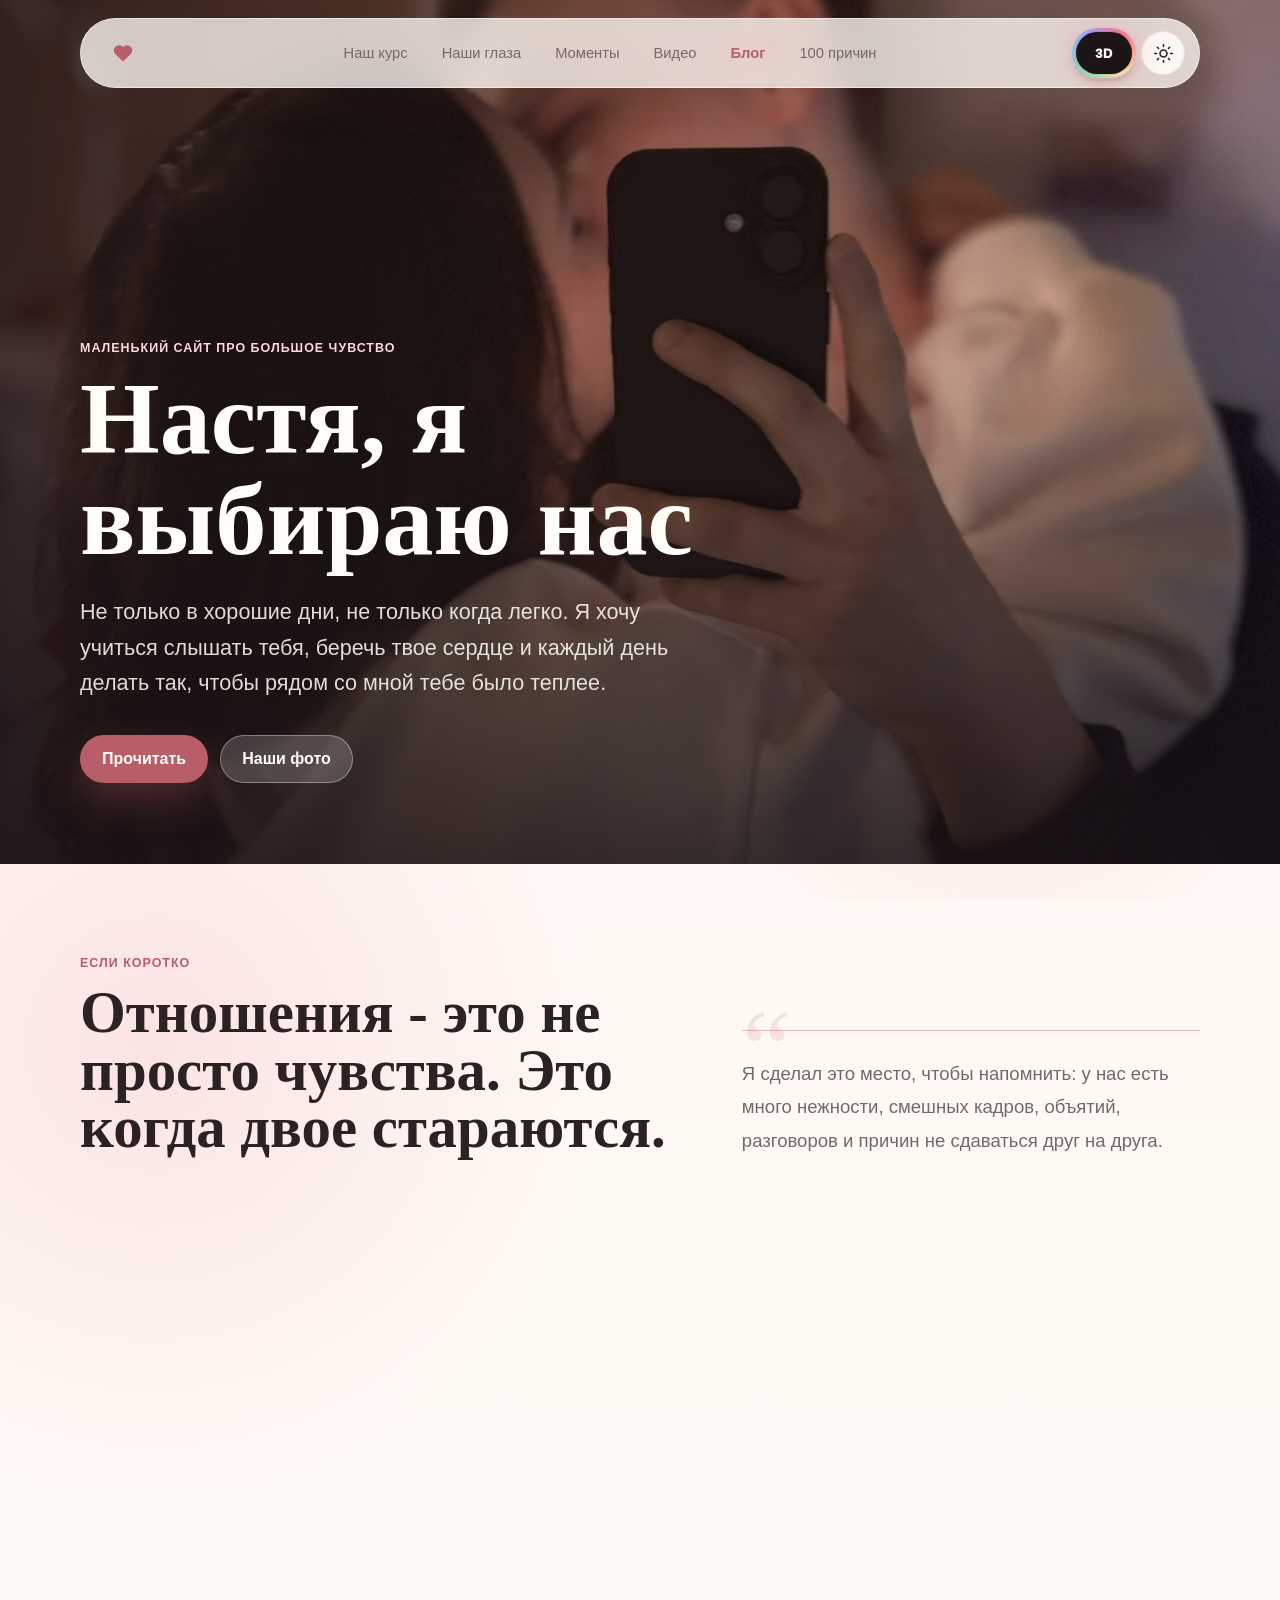
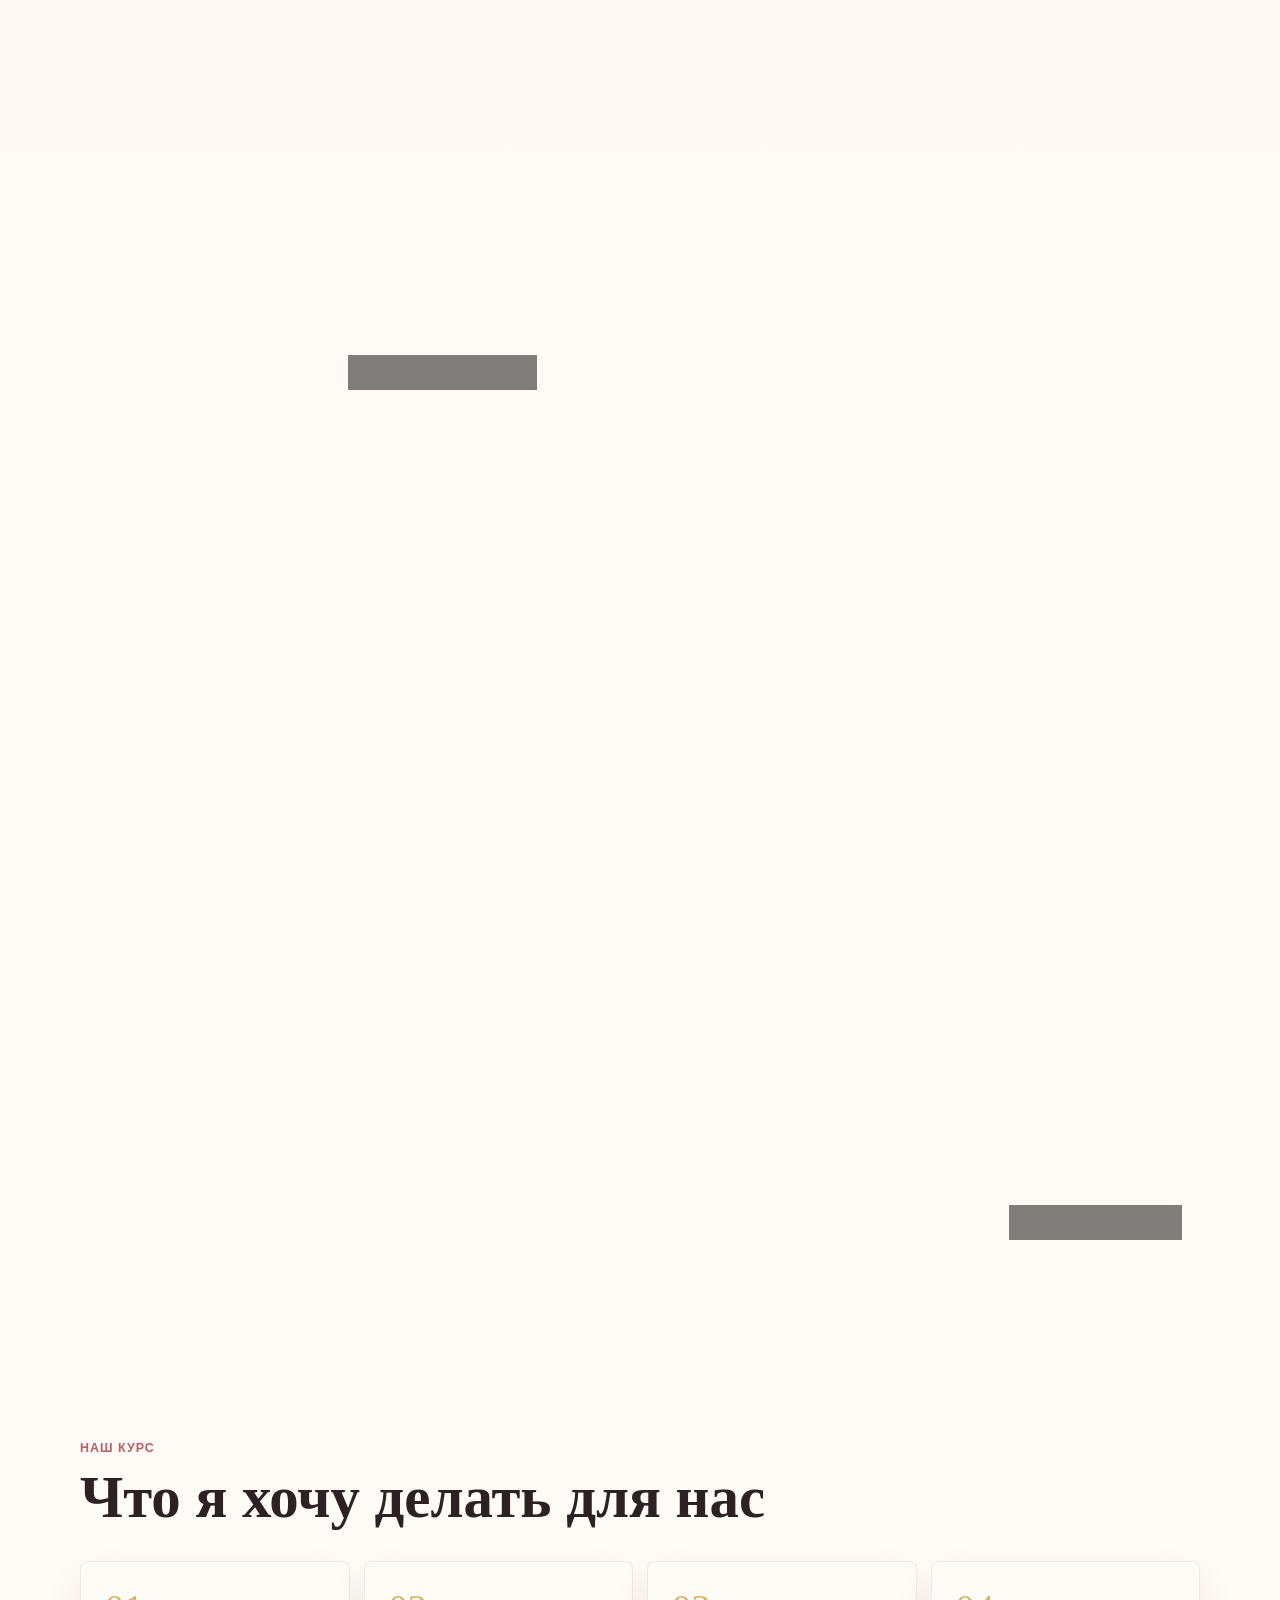
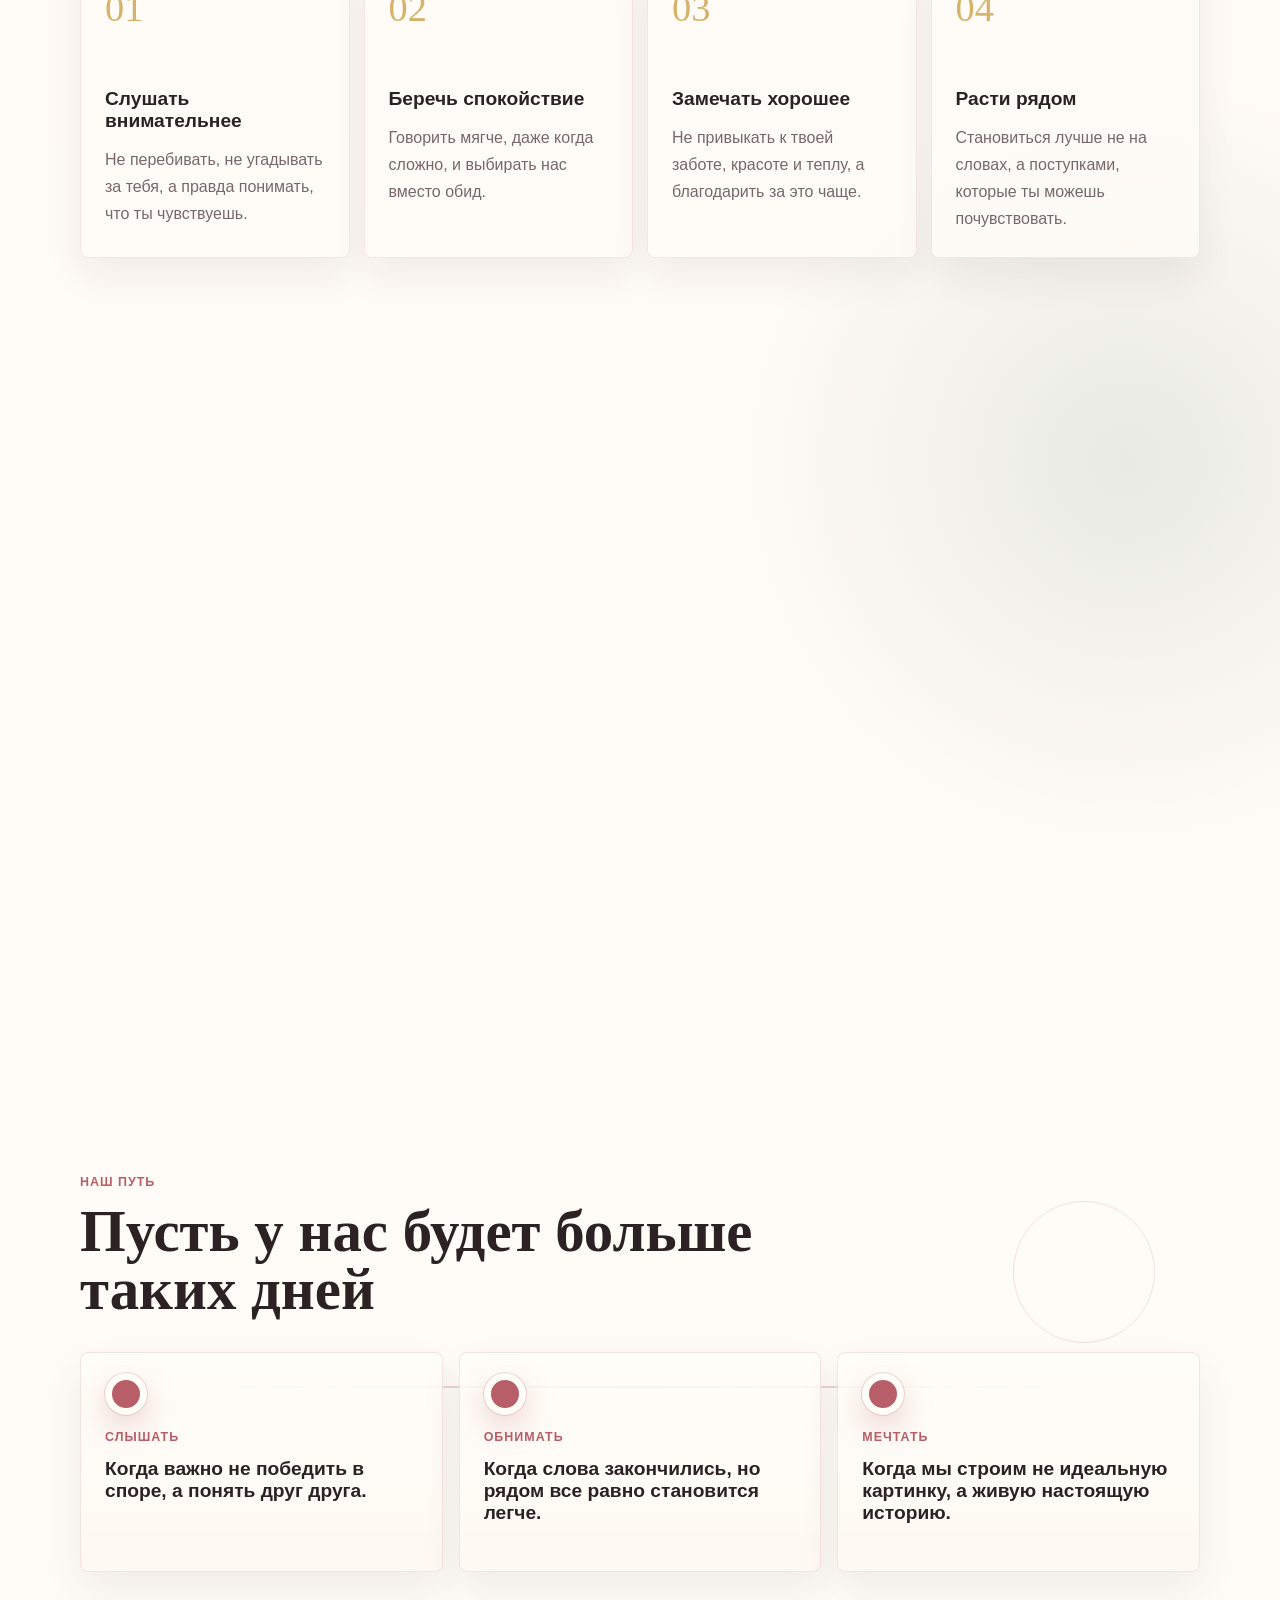
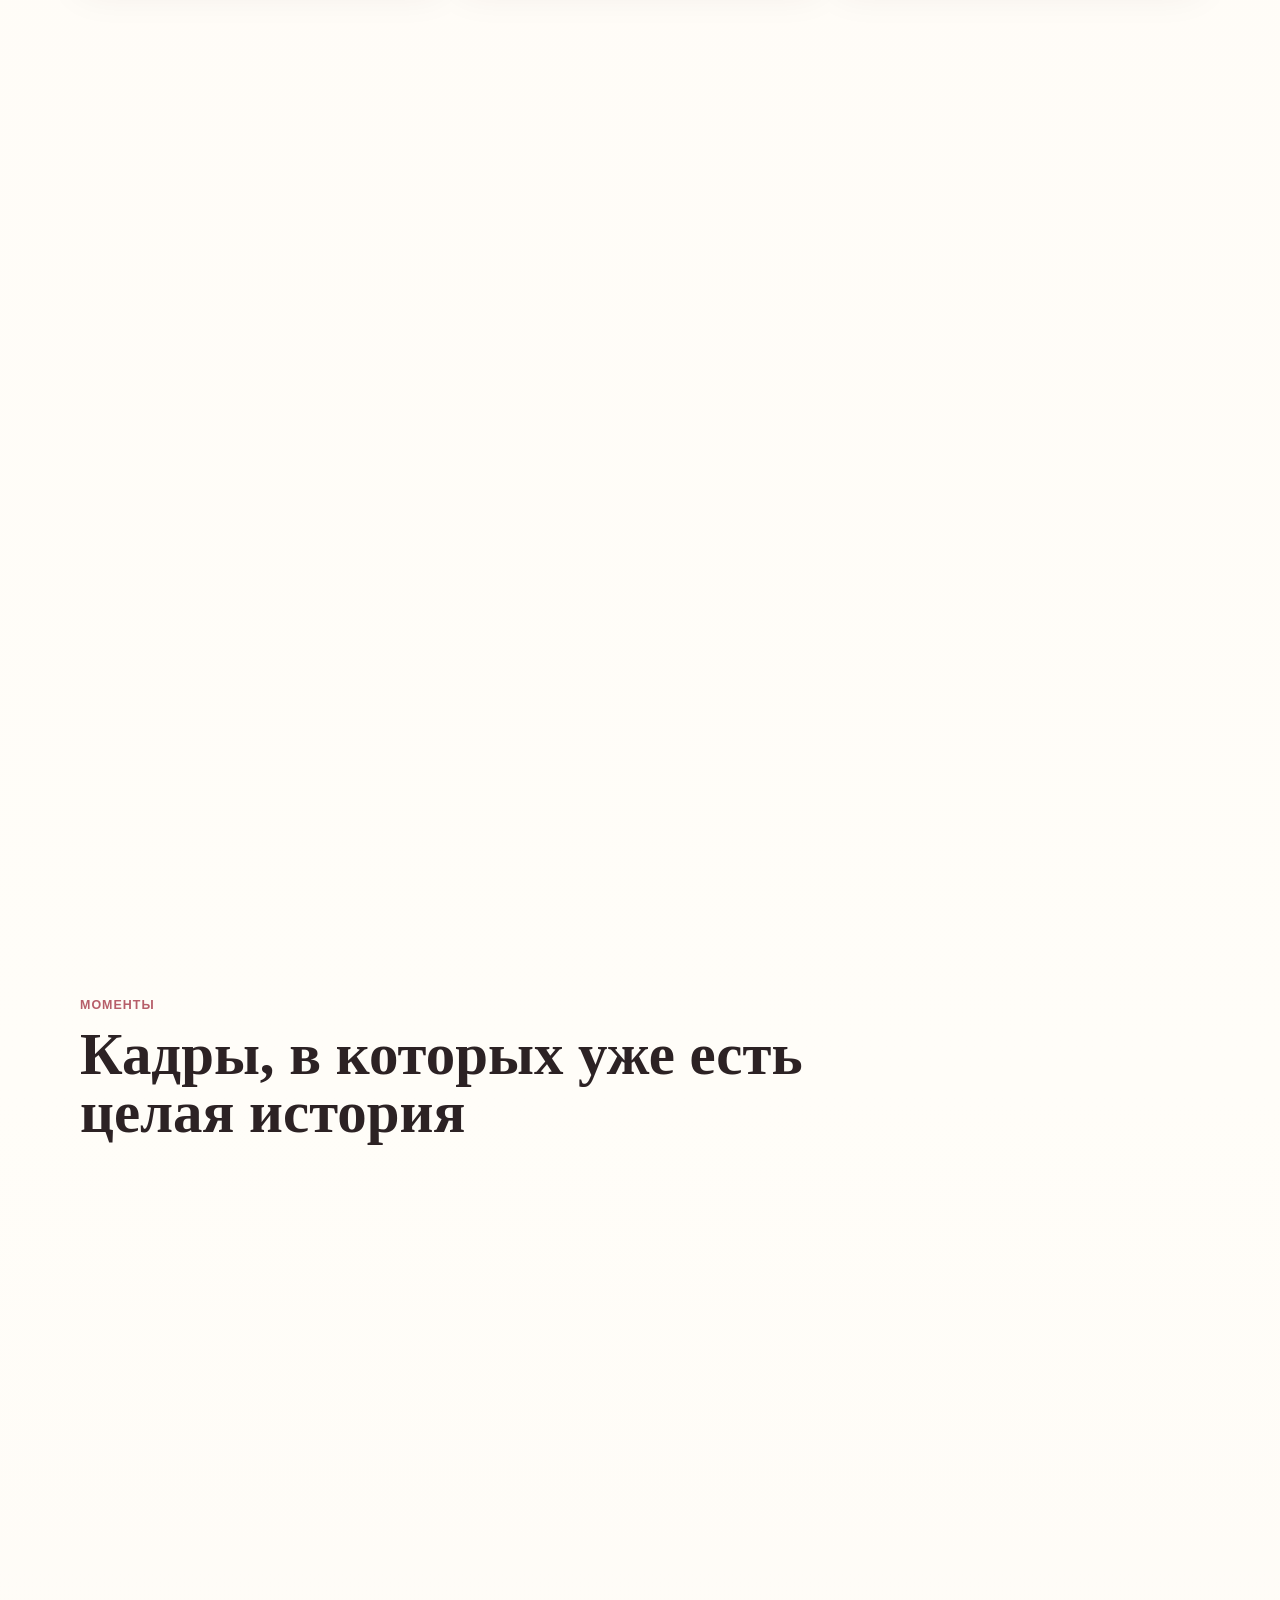
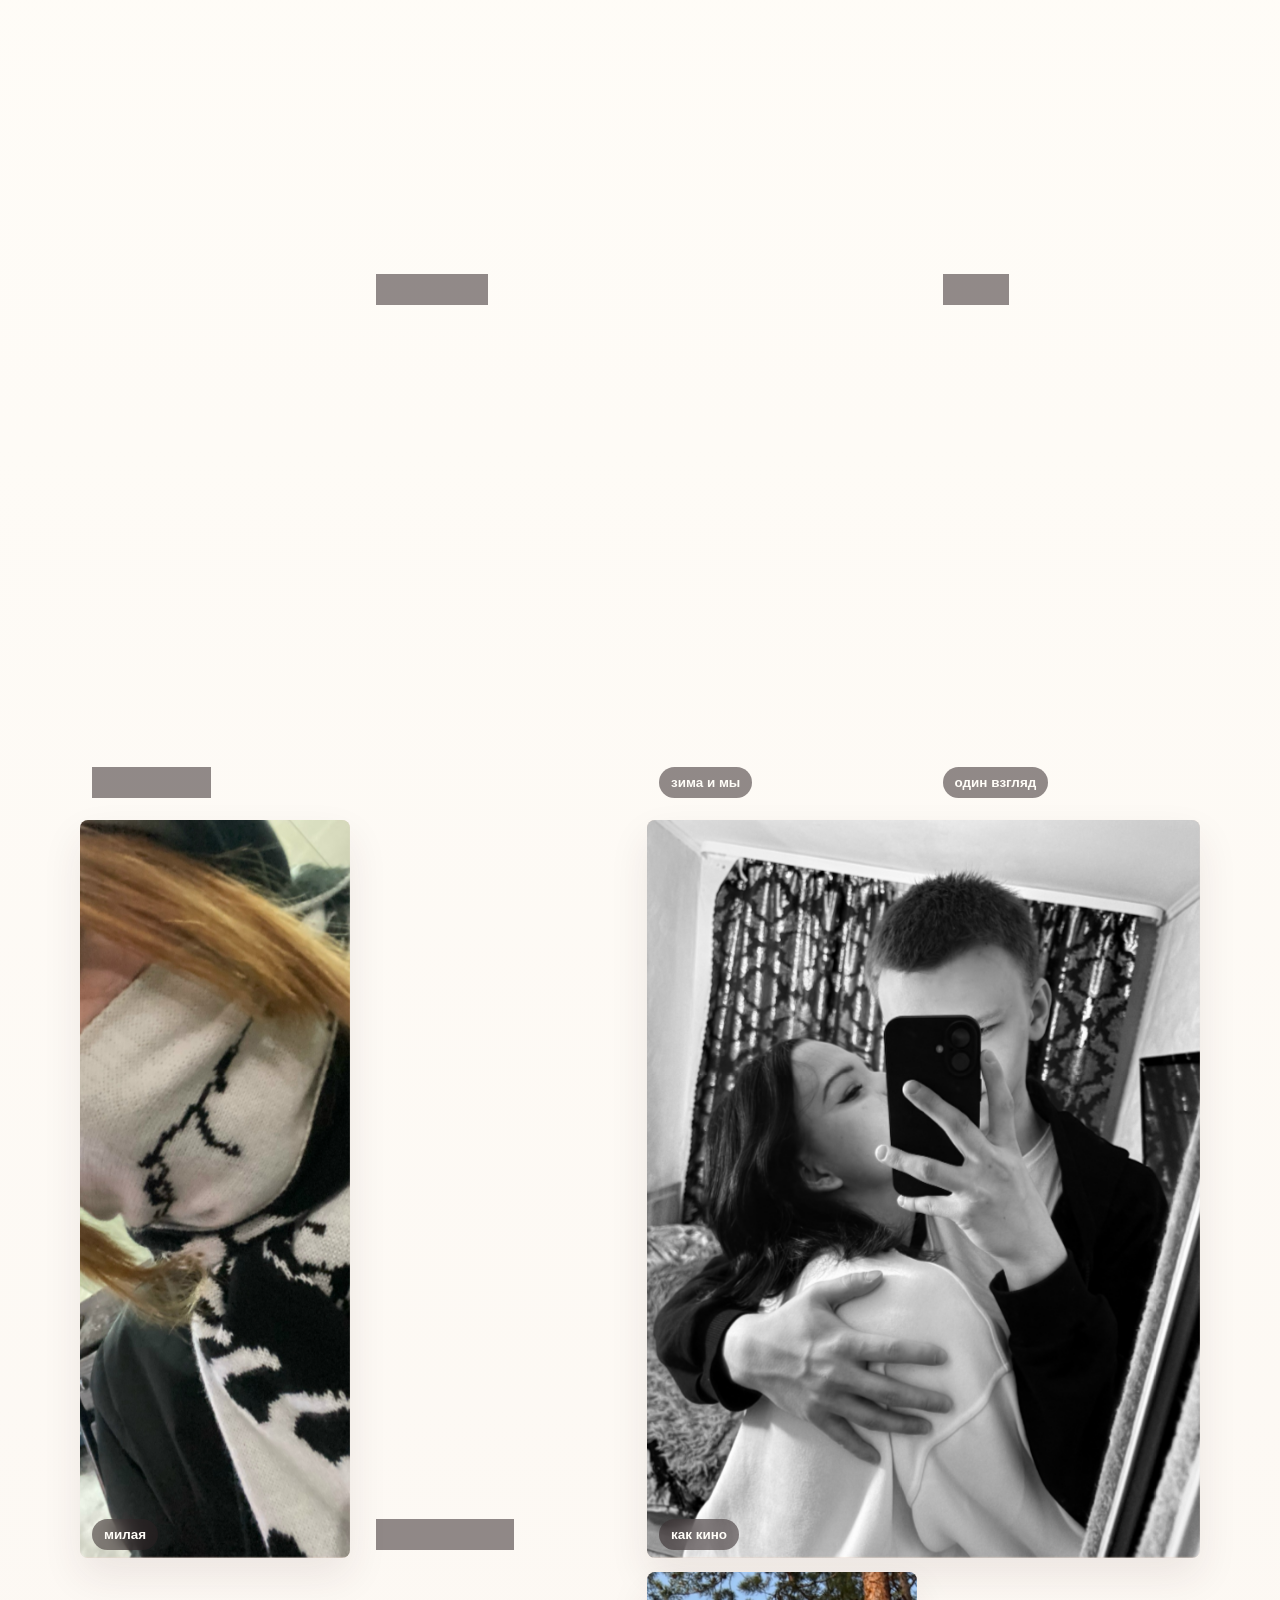
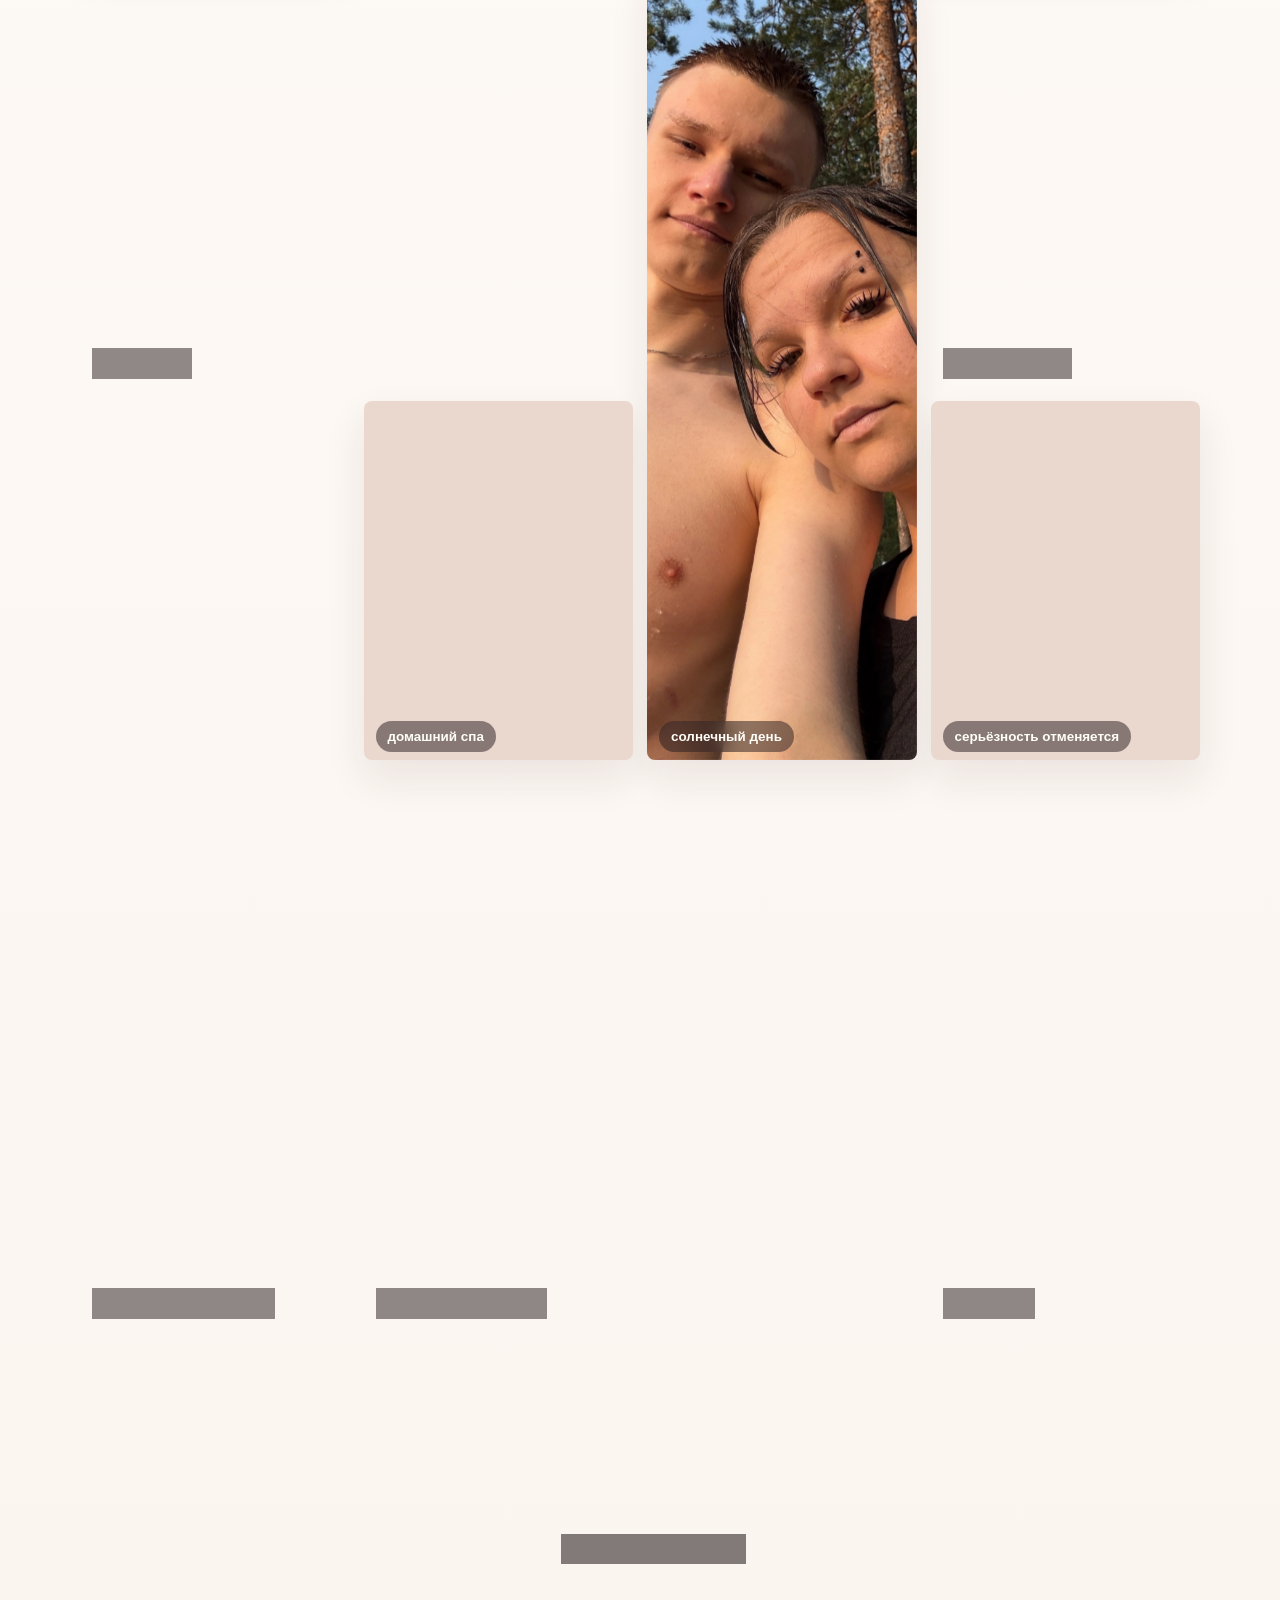
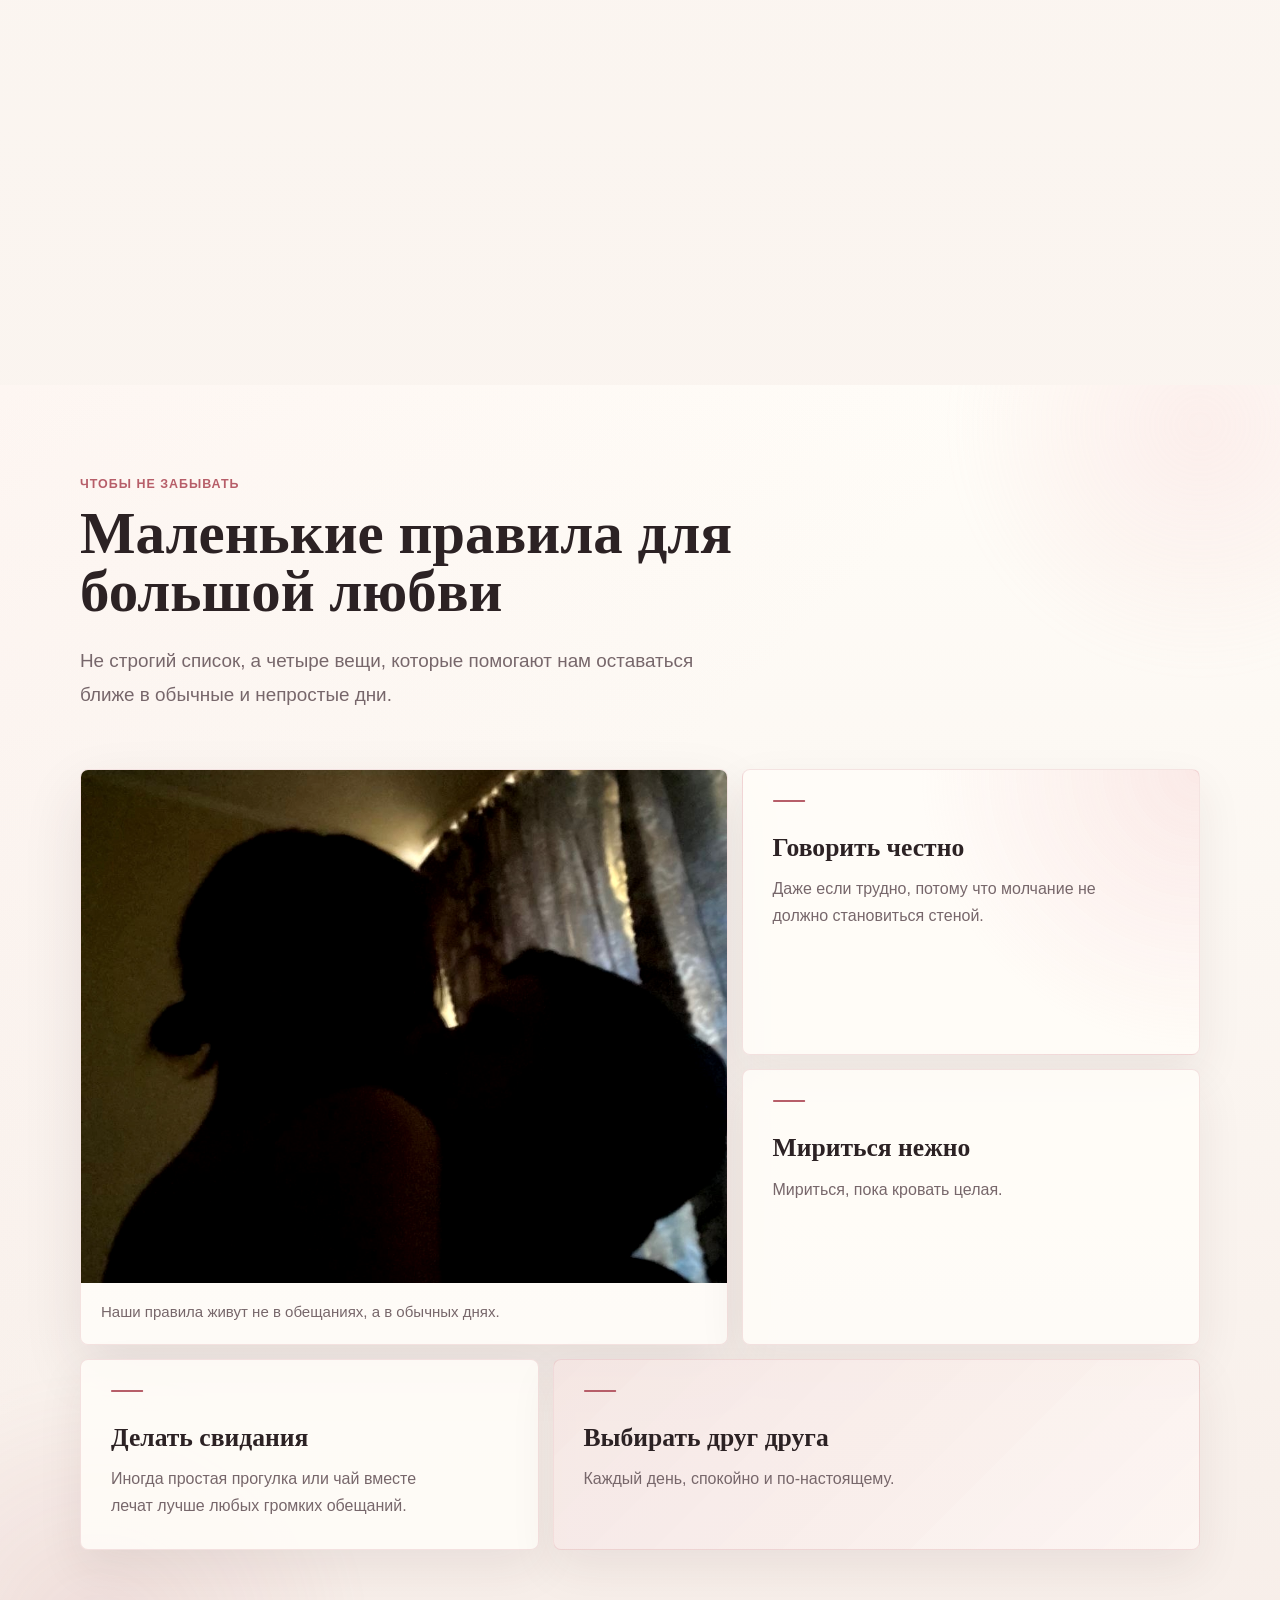
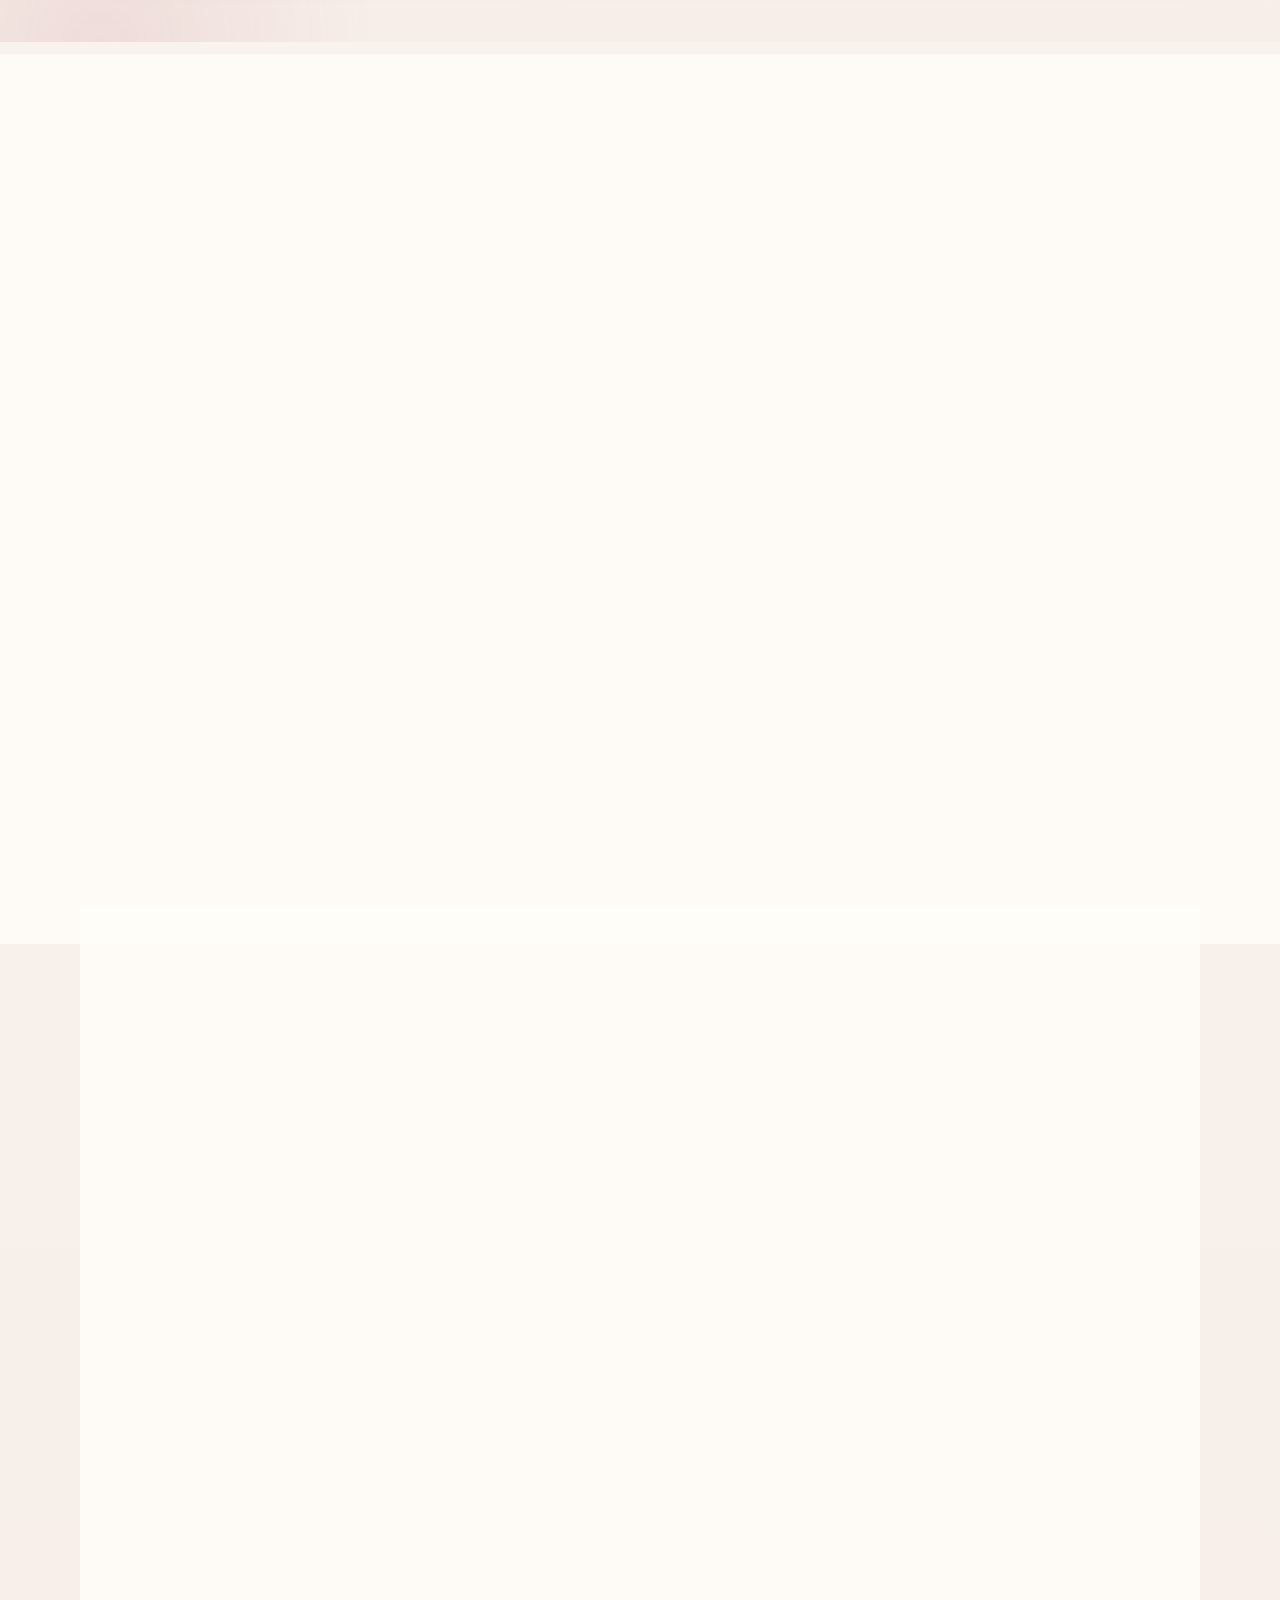
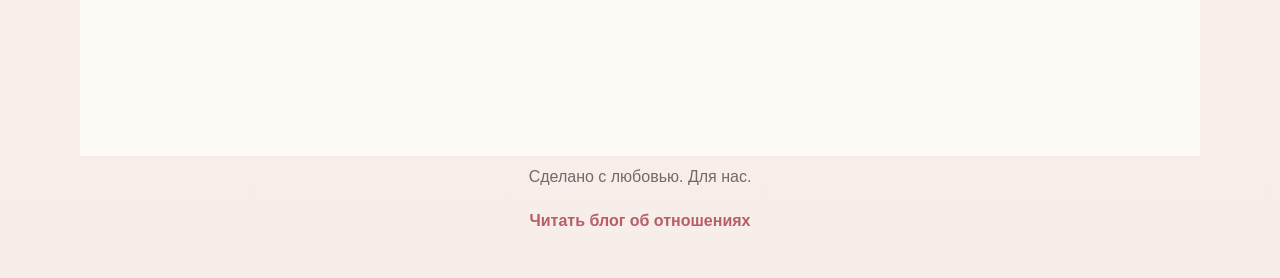
==== commit 7c2954b7: "Use supplied glass heart in 3D intro" ====
--- a/index.html
+++ b/index.html
@@ -18,7 +18,7 @@
         document.documentElement.dataset.theme = savedTheme || systemTheme;
       })();
     </script>
-    <link rel="stylesheet" href="styles.css?v=3d27-20260720">
+    <link rel="stylesheet" href="styles.css?v=3d29-20260720">
   </head>
   <body>
     <a class="skip-link" href="#top">Перейти к содержанию</a>
@@ -90,33 +90,20 @@
             <span class="heart-intro-aura"></span>
             <div class="heart-intro-shards">
               <span class="heart-intro-shard heart-intro-shard-one">
-                <img src="assets/heart-whole-v1.png" alt="" decoding="async">
+                <img src="assets/heart-user-broken-v1.png" alt="" decoding="async">
               </span>
               <span class="heart-intro-shard heart-intro-shard-two">
-                <img src="assets/heart-whole-v1.png" alt="" decoding="async">
+                <img src="assets/heart-user-broken-v1.png" alt="" decoding="async">
               </span>
               <span class="heart-intro-shard heart-intro-shard-three">
-                <img src="assets/heart-whole-v1.png" alt="" decoding="async">
+                <img src="assets/heart-user-broken-v1.png" alt="" decoding="async">
               </span>
               <span class="heart-intro-shard heart-intro-shard-four">
-                <img src="assets/heart-whole-v1.png" alt="" decoding="async">
+                <img src="assets/heart-user-broken-v1.png" alt="" decoding="async">
               </span>
             </div>
-            <img class="heart-intro-whole" src="assets/heart-whole-v1.png" alt="" decoding="async">
-            <svg class="heart-intro-seams" viewBox="0 0 100 100" aria-hidden="true">
-              <g class="heart-intro-cracks">
-                <path d="M53 0 48 20 55 34 45 48"/>
-                <path d="M0 41 45 48"/>
-                <path d="M45 48 61 51 100 45"/>
-                <path d="M45 48 52 62 45 72 55 100"/>
-              </g>
-              <g class="heart-intro-healing">
-                <path d="M53 0 48 20 55 34 45 48"/>
-                <path d="M0 41 45 48"/>
-                <path d="M45 48 61 51 100 45"/>
-                <path d="M45 48 52 62 45 72 55 100"/>
-              </g>
-            </svg>
+            <img class="heart-intro-whole" src="assets/heart-user-healed-v1.png" alt="" decoding="async">
+            <span class="heart-intro-repair-wave"></span>
             <span class="heart-intro-spark heart-intro-spark-one"></span>
             <span class="heart-intro-spark heart-intro-spark-two"></span>
             <span class="heart-intro-spark heart-intro-spark-three"></span>
@@ -656,6 +643,6 @@
       <a class="footer-blog-link" href="blog.html">Читать блог об отношениях</a>
     </footer>
 
-    <script src="script.js?v=3d27-20260720"></script>
+    <script src="script.js?v=3d29-20260720"></script>
   </body>
 </html>
--- a/styles.css
+++ b/styles.css
@@ -2533,7 +2533,7 @@
 .heart-intro-shard,
 .heart-intro-shard img,
 .heart-intro-whole,
-.heart-intro-seams,
+.heart-intro-repair-wave,
 .heart-intro-shine {
   position: absolute;
   inset: 0;
@@ -2556,67 +2556,63 @@
 .heart-intro-whole {
   display: block;
   object-fit: contain;
-  filter: drop-shadow(0 22px 32px rgba(62, 0, 21, 0.3));
+  filter:
+    drop-shadow(0 24px 36px rgba(28, 0, 8, 0.58))
+    drop-shadow(0 0 14px rgba(172, 2, 40, 0.16));
   user-select: none;
 }
 
 .heart-intro-shard-one {
-  clip-path: polygon(0 0, 53% 0, 48% 20%, 55% 34%, 45% 48%, 0 41%);
+  clip-path: polygon(0 0, 50% 0, 48.4% 16.8%, 51% 24.5%, 47.2% 32.4%, 52.2% 43.2%, 42.8% 52.3%, 0 45.2%);
 }
 
 .heart-intro-shard-two {
-  clip-path: polygon(53% 0, 100% 0, 100% 45%, 61% 51%, 55% 34%, 48% 20%);
+  clip-path: polygon(50% 0, 100% 0, 100% 46%, 67.4% 50.1%, 58.2% 46.1%, 52.2% 43.2%, 47.2% 32.4%, 51% 24.5%, 48.4% 16.8%);
 }
 
 .heart-intro-shard-three {
-  clip-path: polygon(0 41%, 45% 48%, 52% 62%, 45% 72%, 55% 100%, 0 100%);
+  clip-path: polygon(0 45.2%, 42.8% 52.3%, 49.1% 58.1%, 46.5% 66.4%, 51.3% 74.3%, 49.2% 84.2%, 52.8% 100%, 0 100%);
 }
 
 .heart-intro-shard-four {
-  clip-path: polygon(45% 48%, 61% 51%, 100% 45%, 100% 100%, 55% 100%, 45% 72%, 52% 62%);
+  clip-path: polygon(42.8% 52.3%, 48.5% 47.6%, 52.2% 43.2%, 58.2% 46.1%, 67.4% 50.1%, 100% 46%, 100% 100%, 52.8% 100%, 49.2% 84.2%, 51.3% 74.3%, 46.5% 66.4%, 49.1% 58.1%);
 }
 
 .heart-intro-whole {
-  z-index: 1;
+  z-index: 3;
   opacity: 0;
-  will-change: transform, opacity, filter;
-}
-
-.heart-intro-seams {
-  z-index: 3;
-  overflow: visible;
-  fill: none;
-  pointer-events: none;
-  -webkit-mask: url("assets/heart-whole-v1.png") center / contain no-repeat;
-  mask: url("assets/heart-whole-v1.png") center / contain no-repeat;
-}
-
-.heart-intro-cracks path {
-  stroke: rgba(48, 0, 17, 0.9);
-  stroke-width: 1.35;
-  stroke-linecap: round;
-  stroke-linejoin: round;
+  clip-path: circle(0 at 52% 52%);
+  will-change: transform, opacity, filter, clip-path;
+}
+
+.heart-intro-repair-wave {
+  z-index: 4;
+  background: radial-gradient(
+    circle at 52% 52%,
+    transparent 0 25%,
+    rgba(255, 246, 248, 0.9) 27%,
+    rgba(255, 55, 101, 0.55) 28.5%,
+    transparent 32%
+  );
+  background-position: 52% 52%;
+  background-repeat: no-repeat;
+  background-size: 8% 8%;
   opacity: 0;
-  filter: drop-shadow(0 0 1.5px rgba(255, 95, 131, 0.24));
-}
-
-.heart-intro-healing path {
-  stroke: rgba(255, 225, 232, 0.95);
-  stroke-width: 0.8;
-  stroke-linecap: round;
-  stroke-linejoin: round;
-  stroke-dasharray: 1.2 3.2;
-  opacity: 0;
-  filter: drop-shadow(0 0 2.4px rgba(255, 104, 142, 0.92));
+  -webkit-mask: url("assets/heart-user-healed-v1.png") center / contain no-repeat;
+  mask: url("assets/heart-user-healed-v1.png") center / contain no-repeat;
+  filter: blur(0.6px) drop-shadow(0 0 8px rgba(255, 35, 88, 0.7));
+  mix-blend-mode: screen;
+  will-change: opacity;
 }
 
 .heart-intro-shine {
   z-index: 4;
-  background: linear-gradient(102deg, transparent 39%, rgba(255, 255, 255, 0.82) 49%, transparent 59%);
+  background: linear-gradient(103deg, transparent 43%, rgba(255, 231, 237, 0.16) 46%, rgba(255, 255, 255, 0.72) 49%, transparent 53%);
   opacity: 0;
   transform: translateX(-118%) skewX(-10deg);
-  -webkit-mask: url("assets/heart-whole-v1.png") center / contain no-repeat;
-  mask: url("assets/heart-whole-v1.png") center / contain no-repeat;
+  -webkit-mask: url("assets/heart-user-healed-v1.png") center / contain no-repeat;
+  mask: url("assets/heart-user-healed-v1.png") center / contain no-repeat;
+  filter: blur(0.4px);
   mix-blend-mode: screen;
 }
 
@@ -2678,12 +2674,8 @@
   animation: heartIntroWhole var(--heart-intro-duration) var(--ease-out-quint) both;
 }
 
-.heart-intro.is-playing .heart-intro-cracks path {
-  animation: heartIntroCrack var(--heart-intro-duration) linear both;
-}
-
-.heart-intro.is-playing .heart-intro-healing path {
-  animation: heartIntroHealing var(--heart-intro-duration) var(--ease-out-quint) both;
+.heart-intro.is-playing .heart-intro-repair-wave {
+  animation: heartIntroRepairWave var(--heart-intro-duration) var(--ease-out-quint) both;
 }
 
 .heart-intro.is-playing .heart-intro-shine {
@@ -3491,26 +3483,21 @@
   0%,
   8% {
     opacity: 0;
-    transform: translate3d(-68%, -52%, -240px) rotateX(18deg) rotateY(-22deg) rotateZ(-18deg) scale(0.72);
-  }
-
-  20% {
+    transform: translate3d(-10%, -8%, 32px) rotateX(4deg) rotateY(-5deg) rotateZ(-4deg) scale(0.96);
+  }
+
+  18%,
+  40% {
     opacity: 1;
-    transform: translate3d(-9%, -7%, 52px) rotateX(7deg) rotateY(-9deg) rotateZ(-7deg) scale(0.95);
-  }
-
-  42% {
-    opacity: 1;
-    transform: translate3d(-9%, -7%, 52px) rotateX(7deg) rotateY(-9deg) rotateZ(-7deg) scale(0.95);
-  }
-
-  58%,
-  82% {
+    transform: translate3d(-3.2%, -2.5%, 18px) rotateX(2deg) rotateY(-3deg) rotateZ(-2deg) scale(0.985);
+  }
+
+  58% {
     opacity: 1;
     transform: translate3d(0, 0, 0) rotateX(0) rotateY(0) rotateZ(0) scale(1);
   }
 
-  90%,
+  72%,
   100% {
     opacity: 0;
     transform: translate3d(0, 0, 0) scale(1);
@@ -3521,26 +3508,21 @@
   0%,
   8% {
     opacity: 0;
-    transform: translate3d(70%, -54%, -220px) rotateX(-15deg) rotateY(24deg) rotateZ(16deg) scale(0.7);
-  }
-
-  20% {
+    transform: translate3d(10%, -8%, 28px) rotateX(-4deg) rotateY(5deg) rotateZ(4deg) scale(0.96);
+  }
+
+  18%,
+  40% {
     opacity: 1;
-    transform: translate3d(9%, -7%, 46px) rotateX(-6deg) rotateY(10deg) rotateZ(6deg) scale(0.95);
-  }
-
-  42% {
-    opacity: 1;
-    transform: translate3d(9%, -7%, 46px) rotateX(-6deg) rotateY(10deg) rotateZ(6deg) scale(0.95);
-  }
-
-  58%,
-  82% {
+    transform: translate3d(3.2%, -2.5%, 16px) rotateX(-2deg) rotateY(3deg) rotateZ(2deg) scale(0.985);
+  }
+
+  58% {
     opacity: 1;
     transform: translate3d(0, 0, 0) rotateX(0) rotateY(0) rotateZ(0) scale(1);
   }
 
-  90%,
+  72%,
   100% {
     opacity: 0;
     transform: translate3d(0, 0, 0) scale(1);
@@ -3551,26 +3533,21 @@
   0%,
   8% {
     opacity: 0;
-    transform: translate3d(-72%, 58%, -210px) rotateX(-18deg) rotateY(-20deg) rotateZ(15deg) scale(0.69);
-  }
-
-  20% {
+    transform: translate3d(-10%, 9%, 24px) rotateX(-4deg) rotateY(-5deg) rotateZ(4deg) scale(0.96);
+  }
+
+  18%,
+  40% {
     opacity: 1;
-    transform: translate3d(-8%, 8%, 42px) rotateX(-7deg) rotateY(-8deg) rotateZ(6deg) scale(0.95);
-  }
-
-  42% {
-    opacity: 1;
-    transform: translate3d(-8%, 8%, 42px) rotateX(-7deg) rotateY(-8deg) rotateZ(6deg) scale(0.95);
-  }
-
-  58%,
-  82% {
+    transform: translate3d(-3.2%, 2.8%, 14px) rotateX(-2deg) rotateY(-3deg) rotateZ(2deg) scale(0.985);
+  }
+
+  58% {
     opacity: 1;
     transform: translate3d(0, 0, 0) rotateX(0) rotateY(0) rotateZ(0) scale(1);
   }
 
-  90%,
+  72%,
   100% {
     opacity: 0;
     transform: translate3d(0, 0, 0) scale(1);
@@ -3581,26 +3558,21 @@
   0%,
   8% {
     opacity: 0;
-    transform: translate3d(72%, 62%, -250px) rotateX(20deg) rotateY(22deg) rotateZ(-16deg) scale(0.7);
-  }
-
-  20% {
+    transform: translate3d(10%, 9%, 30px) rotateX(4deg) rotateY(5deg) rotateZ(-4deg) scale(0.96);
+  }
+
+  18%,
+  40% {
     opacity: 1;
-    transform: translate3d(8%, 8%, 48px) rotateX(7deg) rotateY(9deg) rotateZ(-6deg) scale(0.95);
-  }
-
-  42% {
-    opacity: 1;
-    transform: translate3d(8%, 8%, 48px) rotateX(7deg) rotateY(9deg) rotateZ(-6deg) scale(0.95);
-  }
-
-  58%,
-  82% {
+    transform: translate3d(3.2%, 2.8%, 17px) rotateX(2deg) rotateY(3deg) rotateZ(-2deg) scale(0.985);
+  }
+
+  58% {
     opacity: 1;
     transform: translate3d(0, 0, 0) rotateX(0) rotateY(0) rotateZ(0) scale(1);
   }
 
-  90%,
+  72%,
   100% {
     opacity: 0;
     transform: translate3d(0, 0, 0) scale(1);
@@ -3609,68 +3581,55 @@
 
 @keyframes heartIntroWhole {
   0%,
-  62% {
+  53% {
     opacity: 0;
-    filter: drop-shadow(0 22px 32px rgba(62, 0, 21, 0.3));
-    transform: scale(0.985);
-  }
-
-  68% {
+    clip-path: circle(0 at 52% 52%);
+    filter: drop-shadow(0 24px 36px rgba(28, 0, 8, 0.58));
+    transform: scale(0.99);
+  }
+
+  59% {
+    opacity: 0.22;
+    clip-path: circle(10% at 52% 52%);
+  }
+
+  75% {
     opacity: 1;
-    transform: scale(0.99);
-  }
-
-  76% {
-    opacity: 1;
-    filter: drop-shadow(0 24px 38px rgba(85, 0, 28, 0.4)) drop-shadow(0 0 28px rgba(255, 67, 112, 0.24));
-    transform: scale(1.035);
+    clip-path: circle(76% at 52% 52%);
+    filter: drop-shadow(0 26px 40px rgba(32, 0, 10, 0.62)) drop-shadow(0 0 24px rgba(255, 45, 91, 0.2));
+    transform: scale(1.02);
   }
 
   84%,
   100% {
     opacity: 1;
-    filter: drop-shadow(0 22px 32px rgba(62, 0, 21, 0.3));
+    clip-path: circle(76% at 52% 52%);
+    filter: drop-shadow(0 24px 36px rgba(28, 0, 8, 0.58));
     transform: scale(1);
   }
 }
 
-@keyframes heartIntroCrack {
+@keyframes heartIntroRepairWave {
   0%,
-  50% {
+  53% {
     opacity: 0;
-    stroke-width: 1.45;
-  }
-
-  57%,
-  63% {
+    background-size: 8% 8%;
+  }
+
+  59% {
     opacity: 0.96;
-    stroke-width: 1.35;
-  }
-
-  73%,
+    background-size: 14% 14%;
+  }
+
+  75% {
+    opacity: 0.72;
+    background-size: 205% 205%;
+  }
+
+  84%,
   100% {
     opacity: 0;
-    stroke-width: 0.2;
-  }
-}
-
-@keyframes heartIntroHealing {
-  0%,
-  56% {
-    opacity: 0;
-    stroke-dashoffset: 18;
-    stroke-width: 0.9;
-  }
-
-  62% {
-    opacity: 1;
-  }
-
-  73%,
-  100% {
-    opacity: 0;
-    stroke-dashoffset: -4;
-    stroke-width: 0.15;
+    background-size: 255% 255%;
   }
 }
 
@@ -4146,7 +4105,7 @@
   }
 
   .heart-intro-shards,
-  .heart-intro-seams,
+  .heart-intro-repair-wave,
   .heart-intro-spark,
   .heart-intro-shine {
     display: none !important;
@@ -4160,6 +4119,7 @@
 
   .heart-intro-whole {
     opacity: 1;
+    clip-path: circle(76% at 52% 52%);
     transform: none !important;
     animation: none !important;
   }
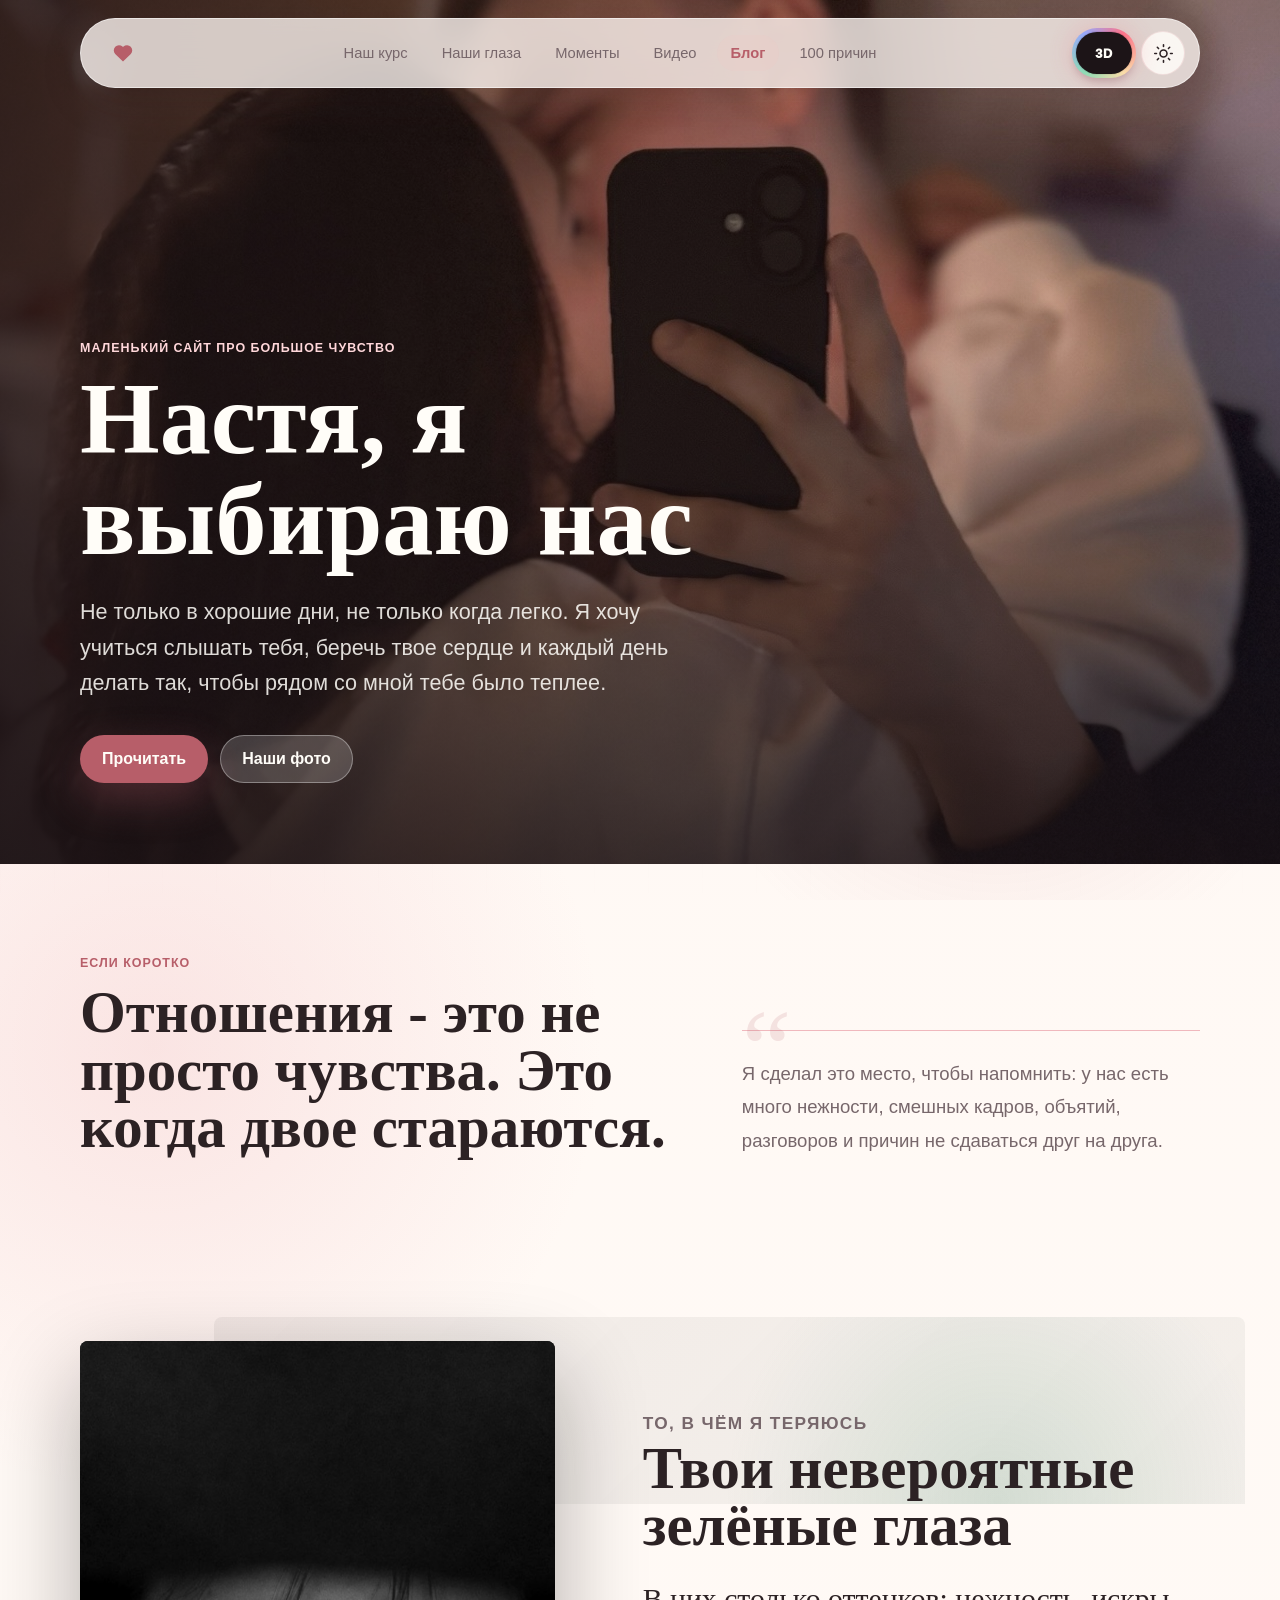
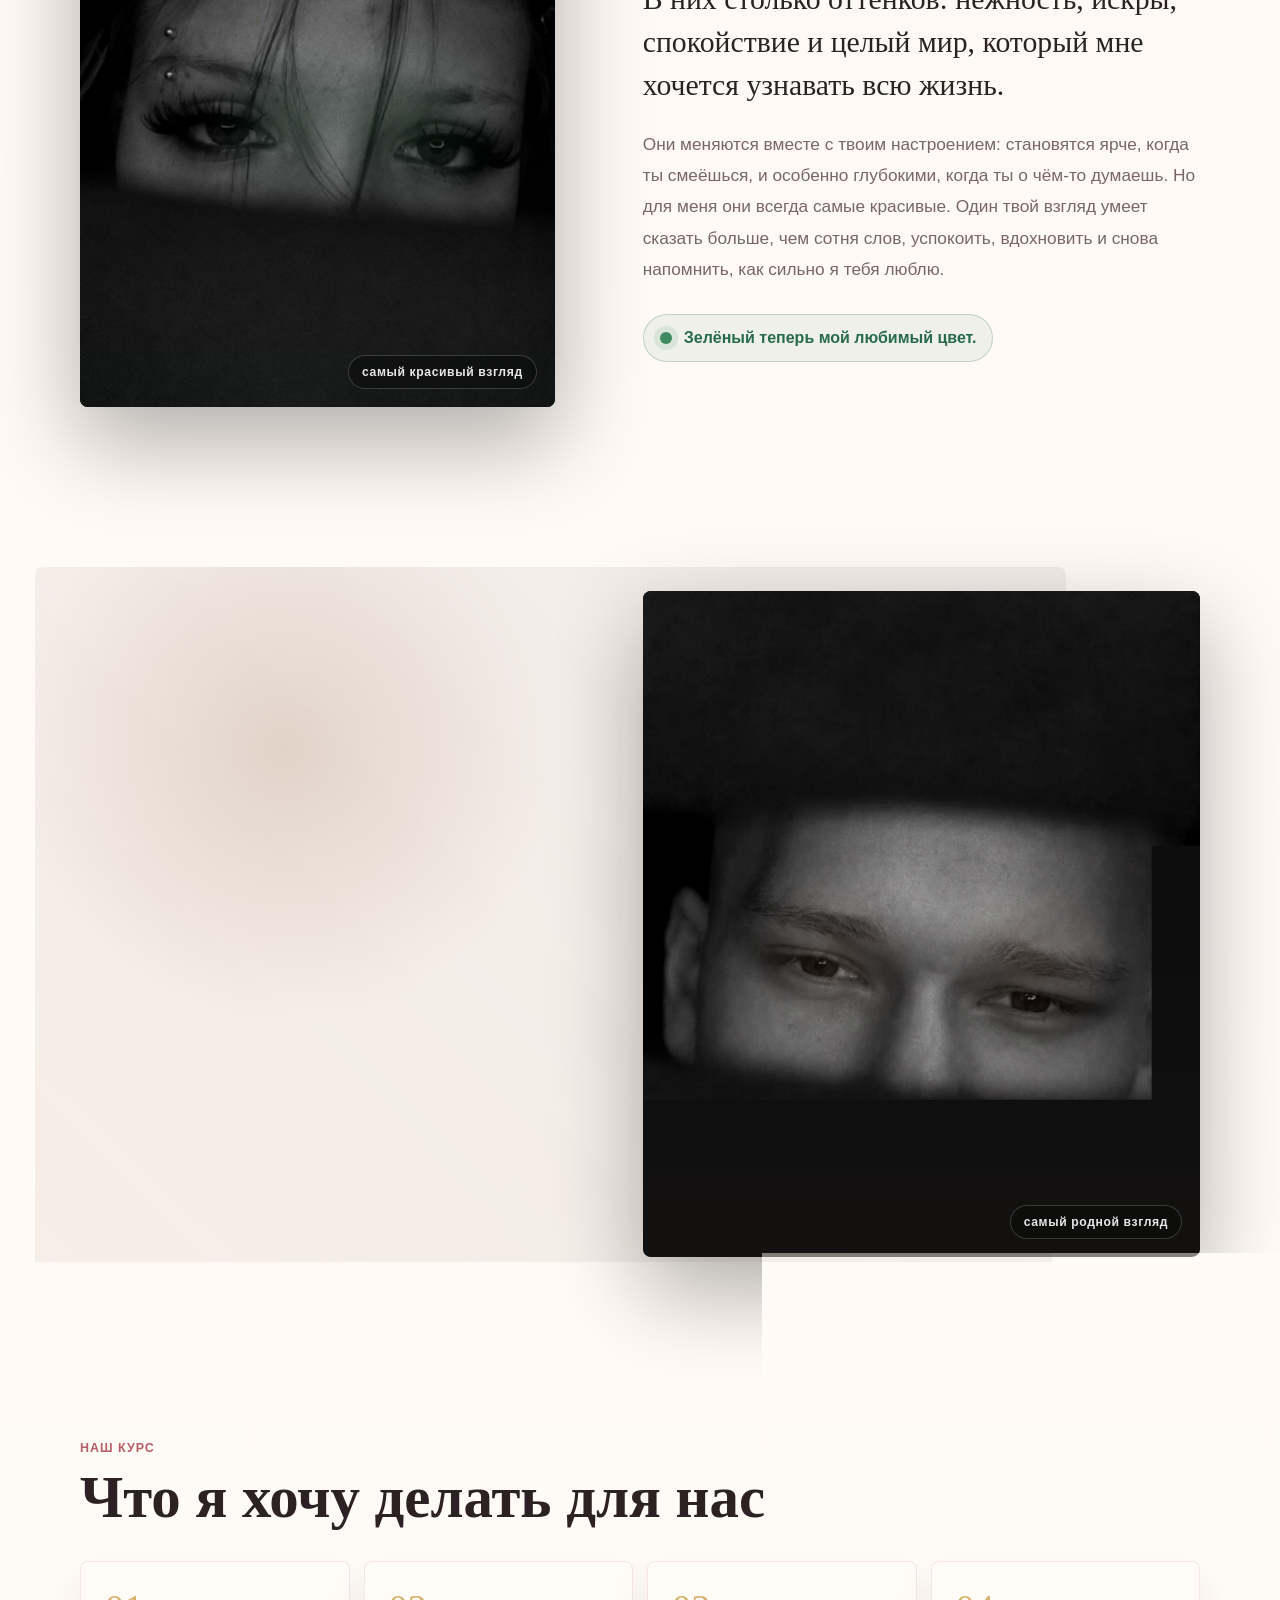
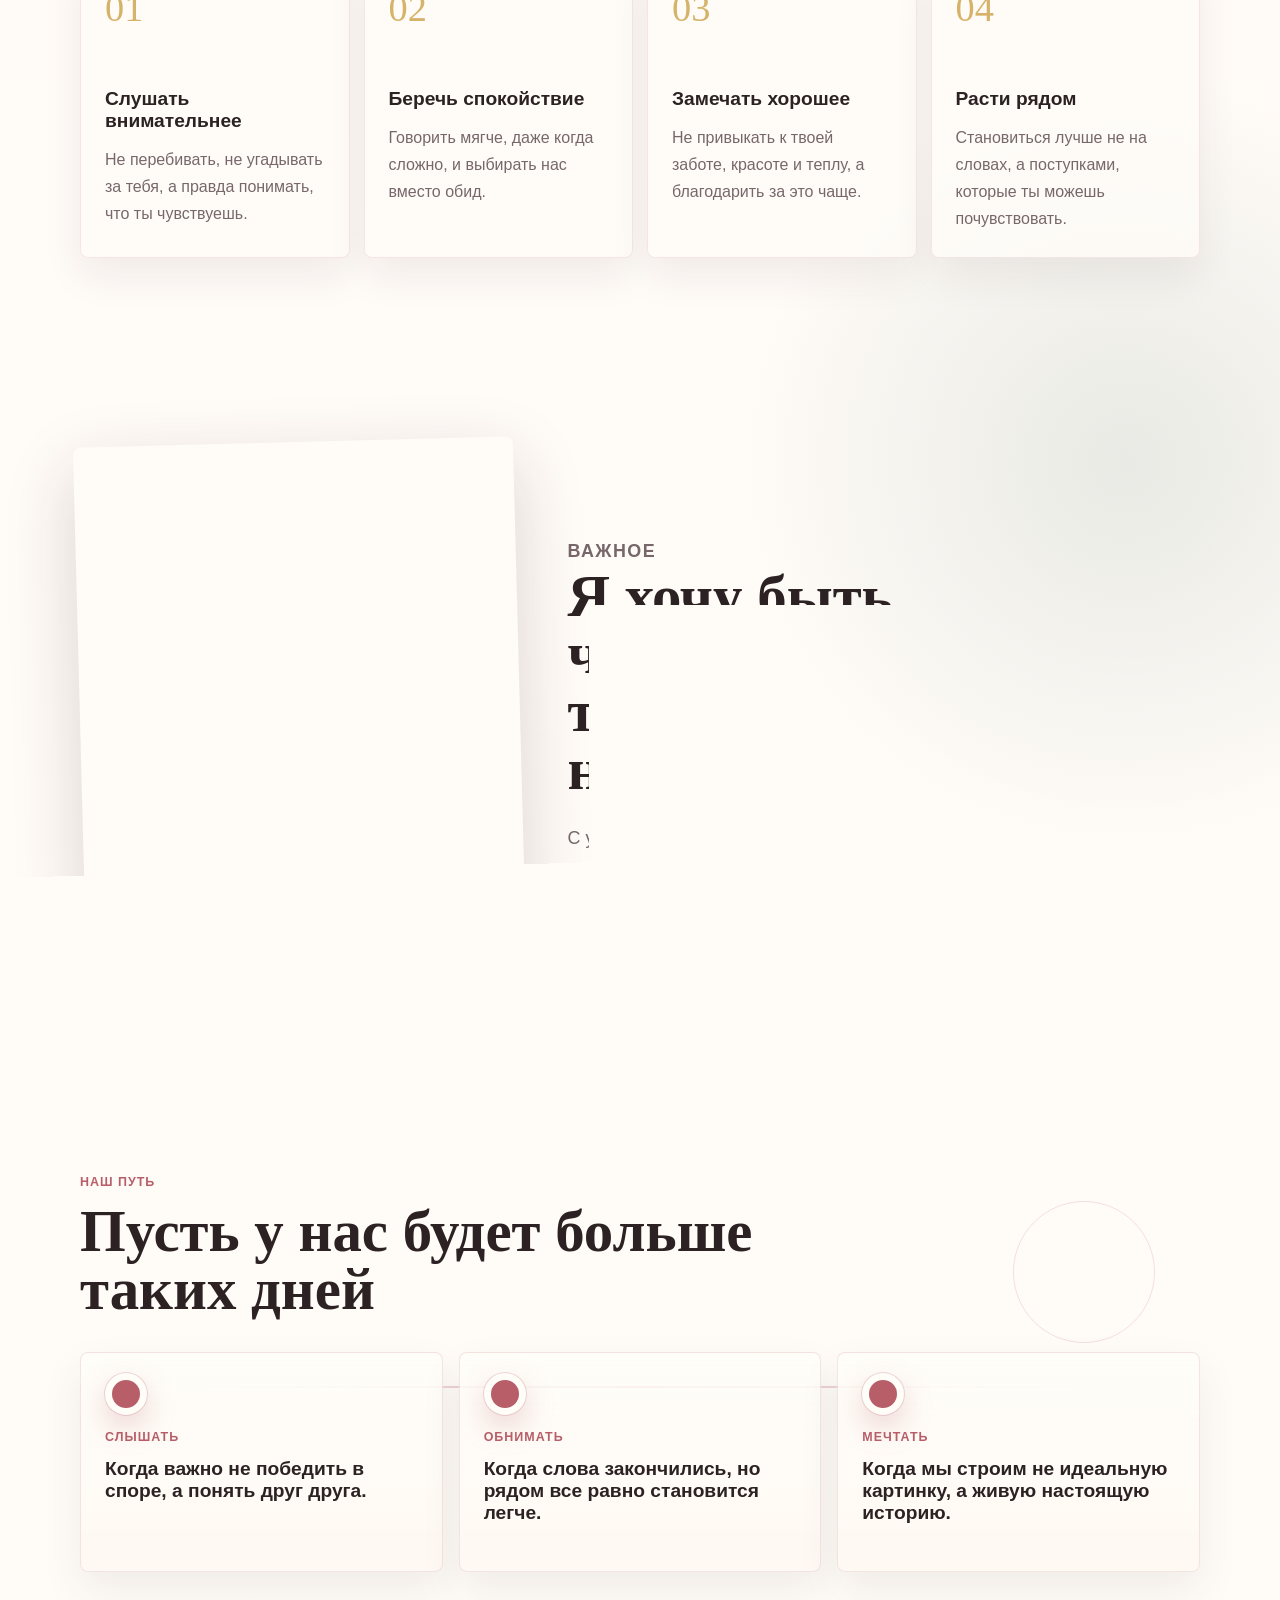
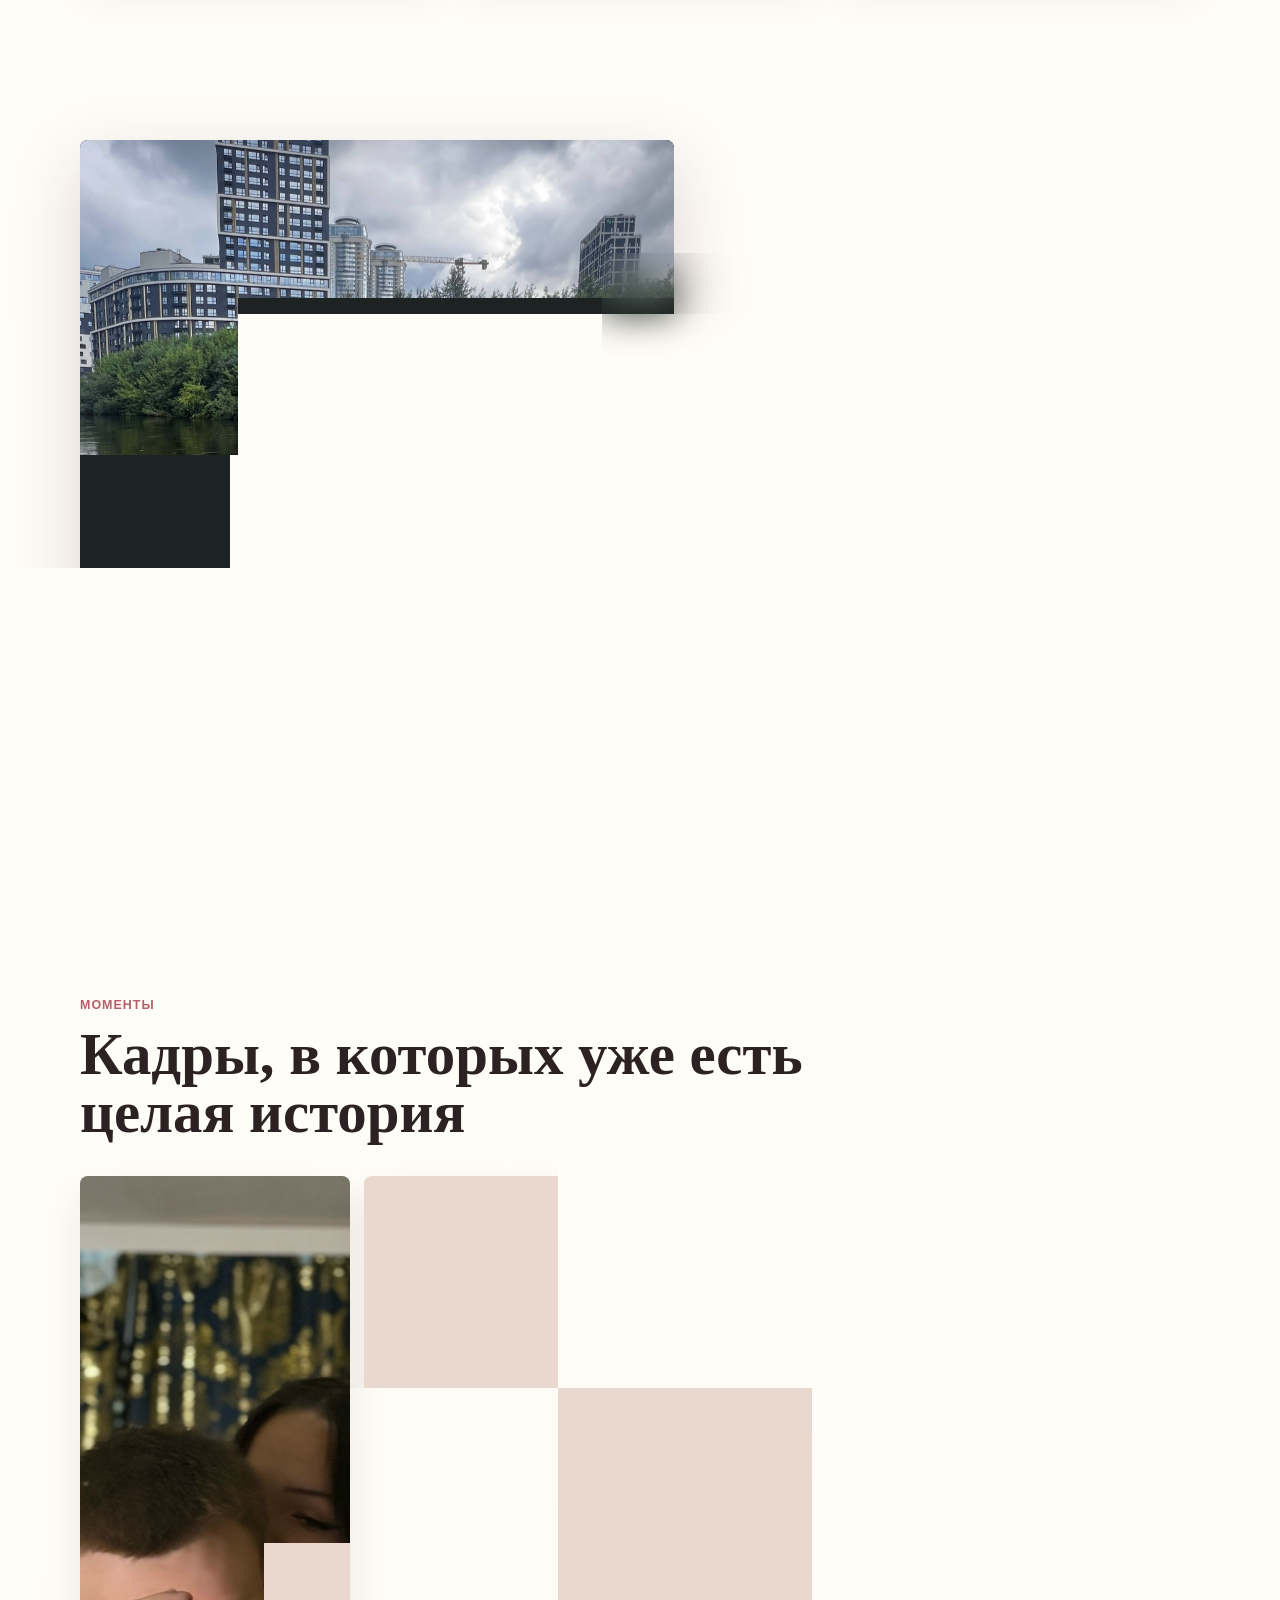
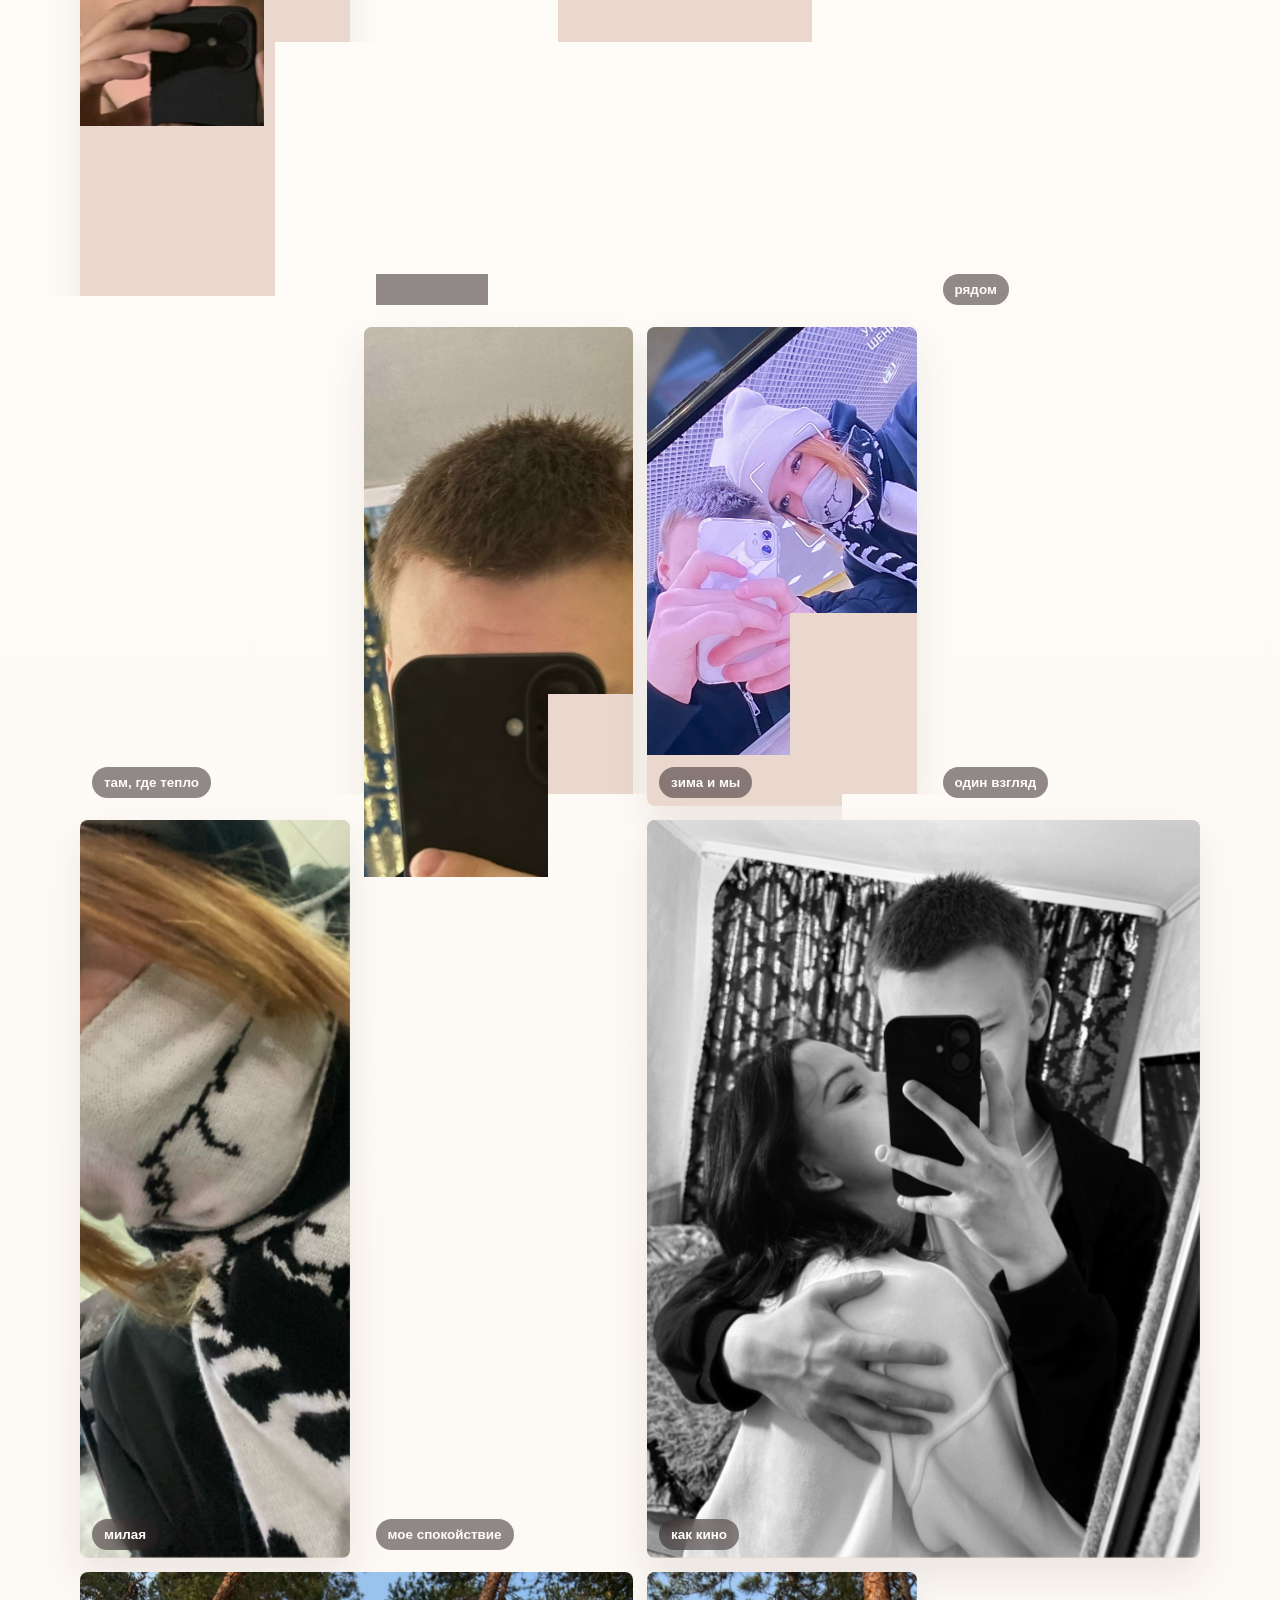
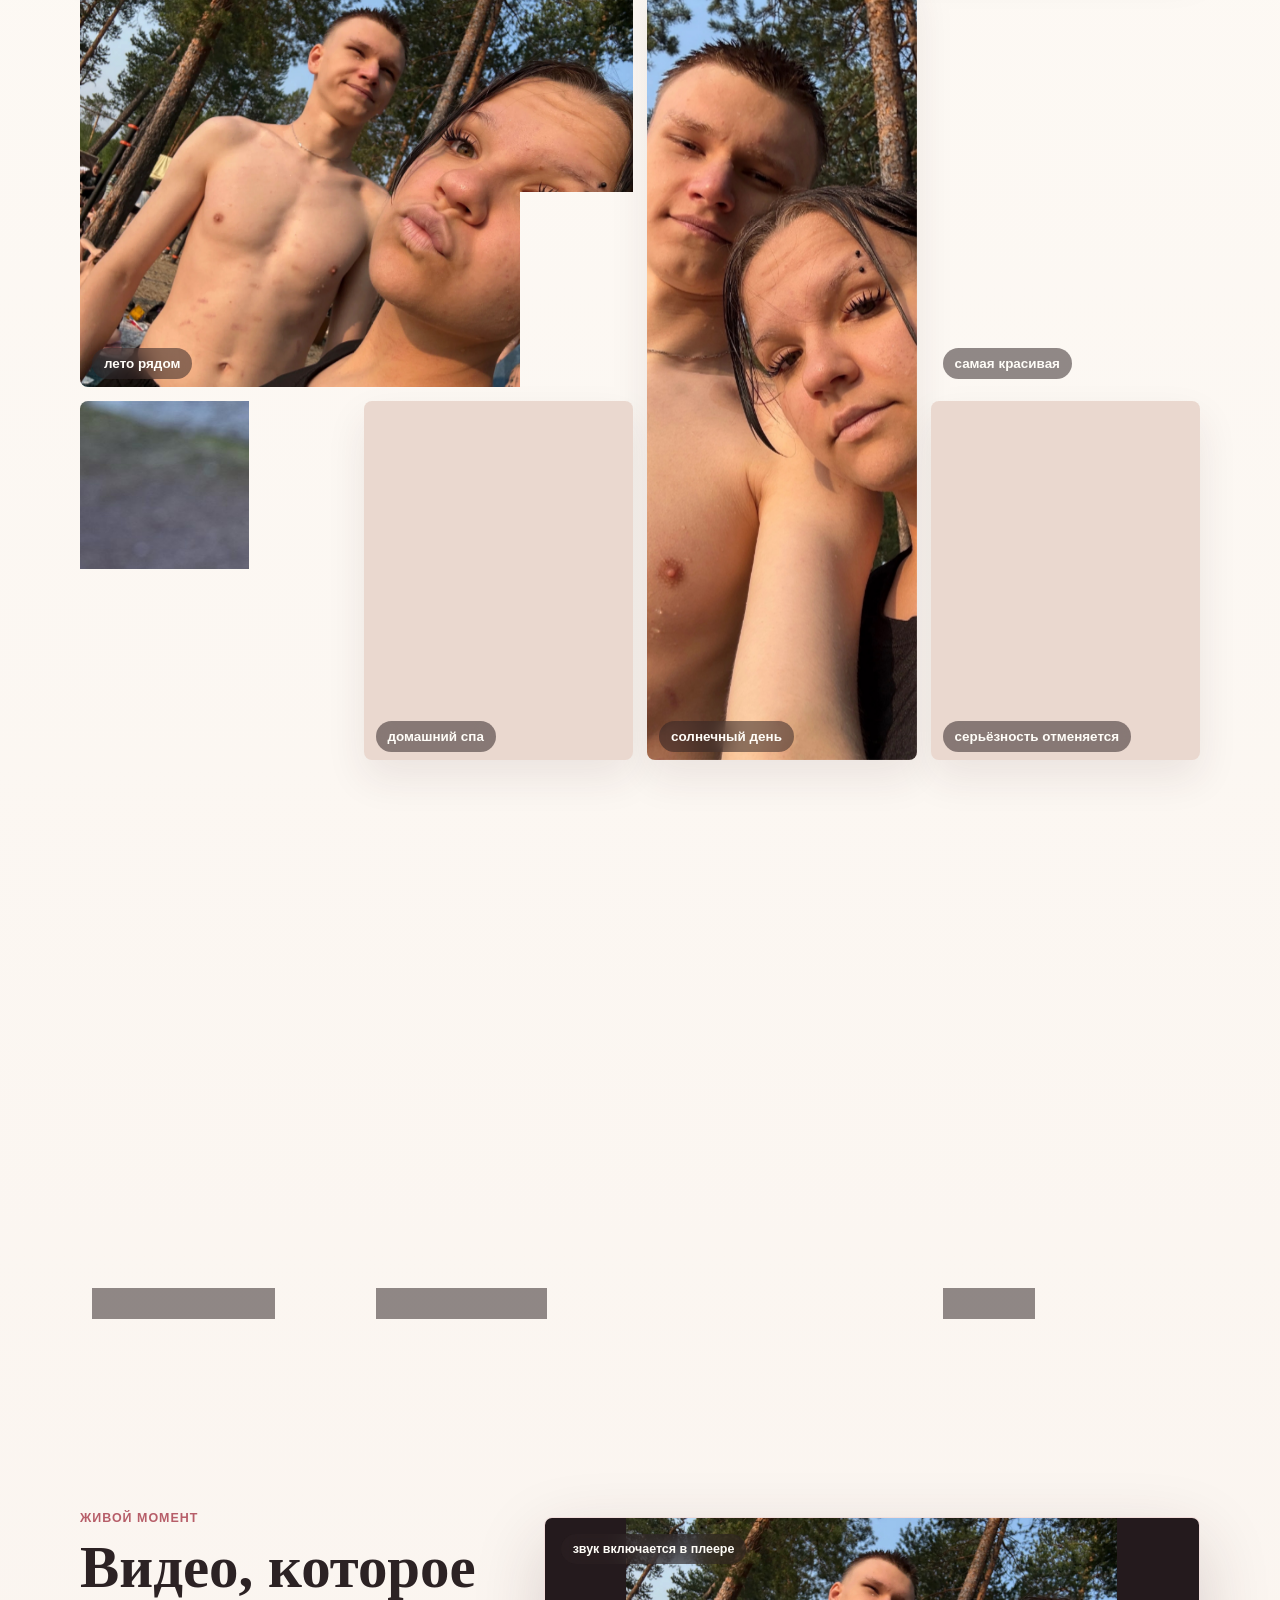
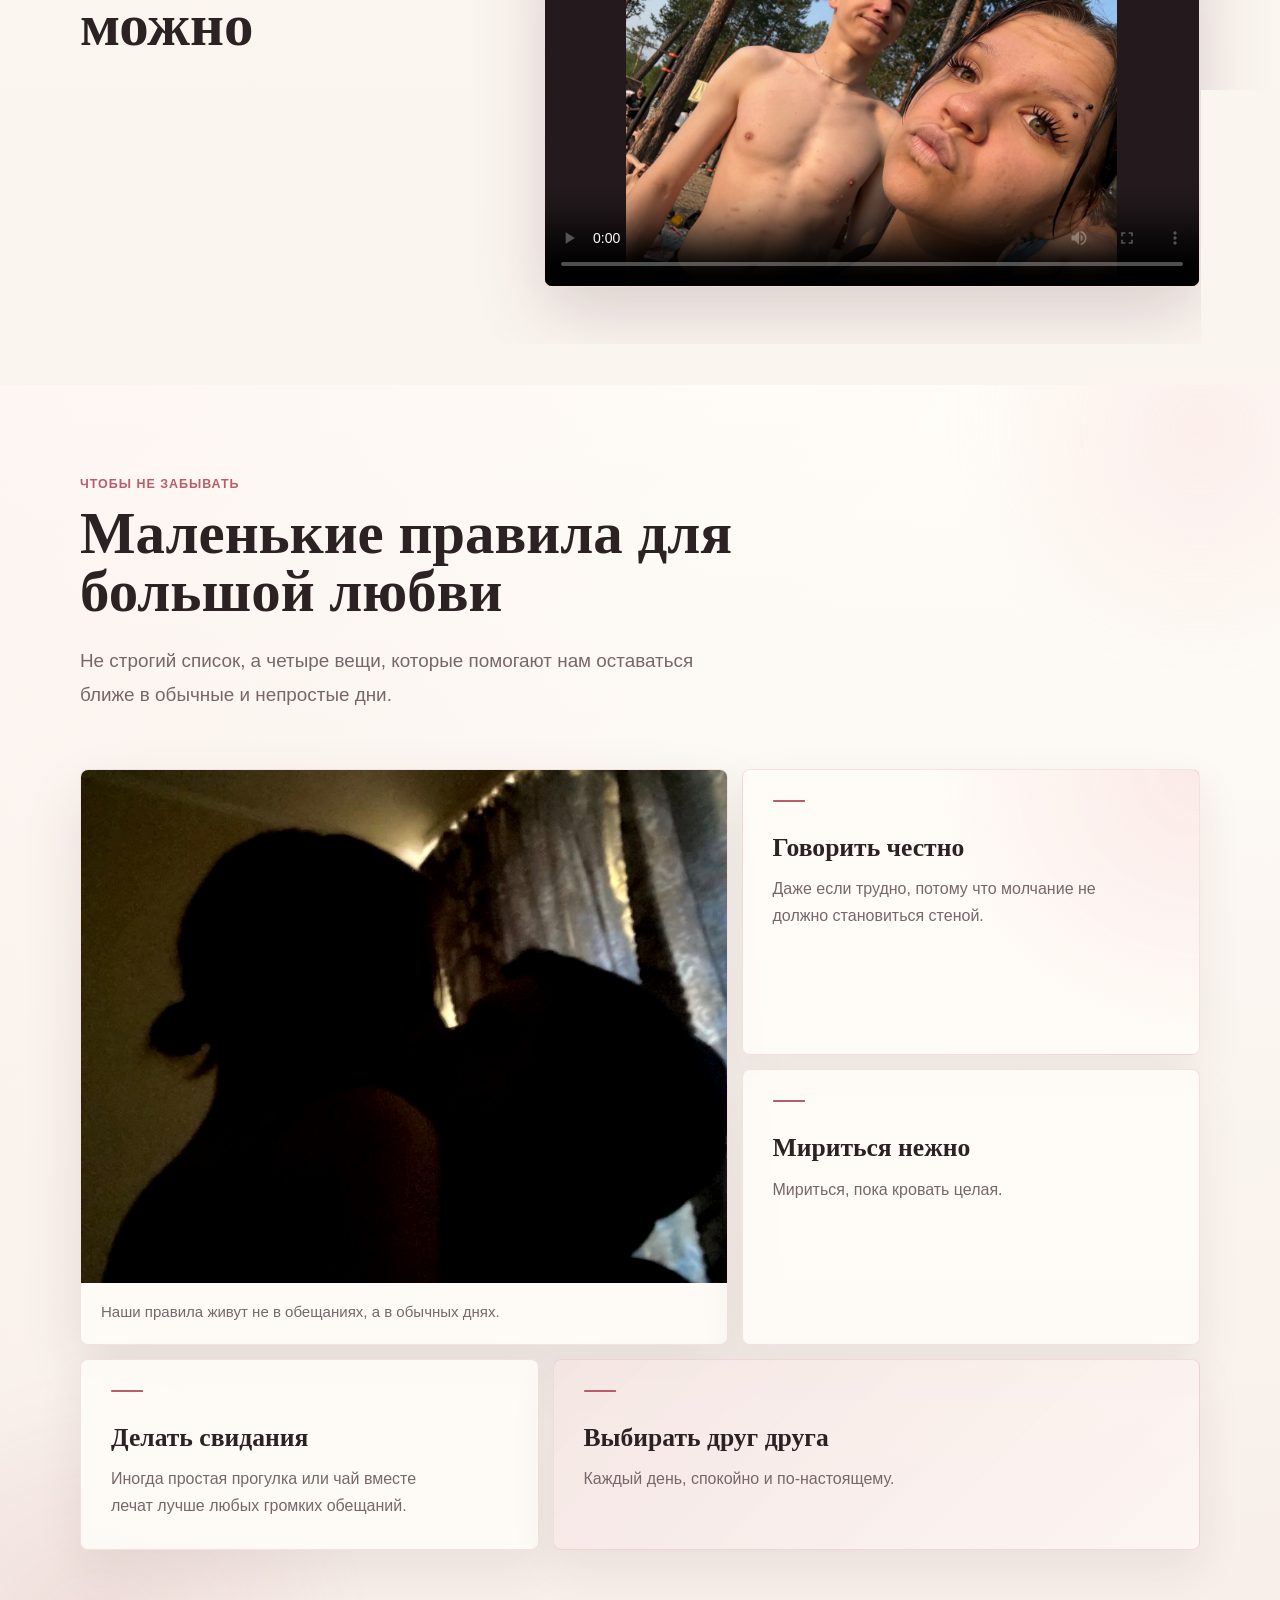
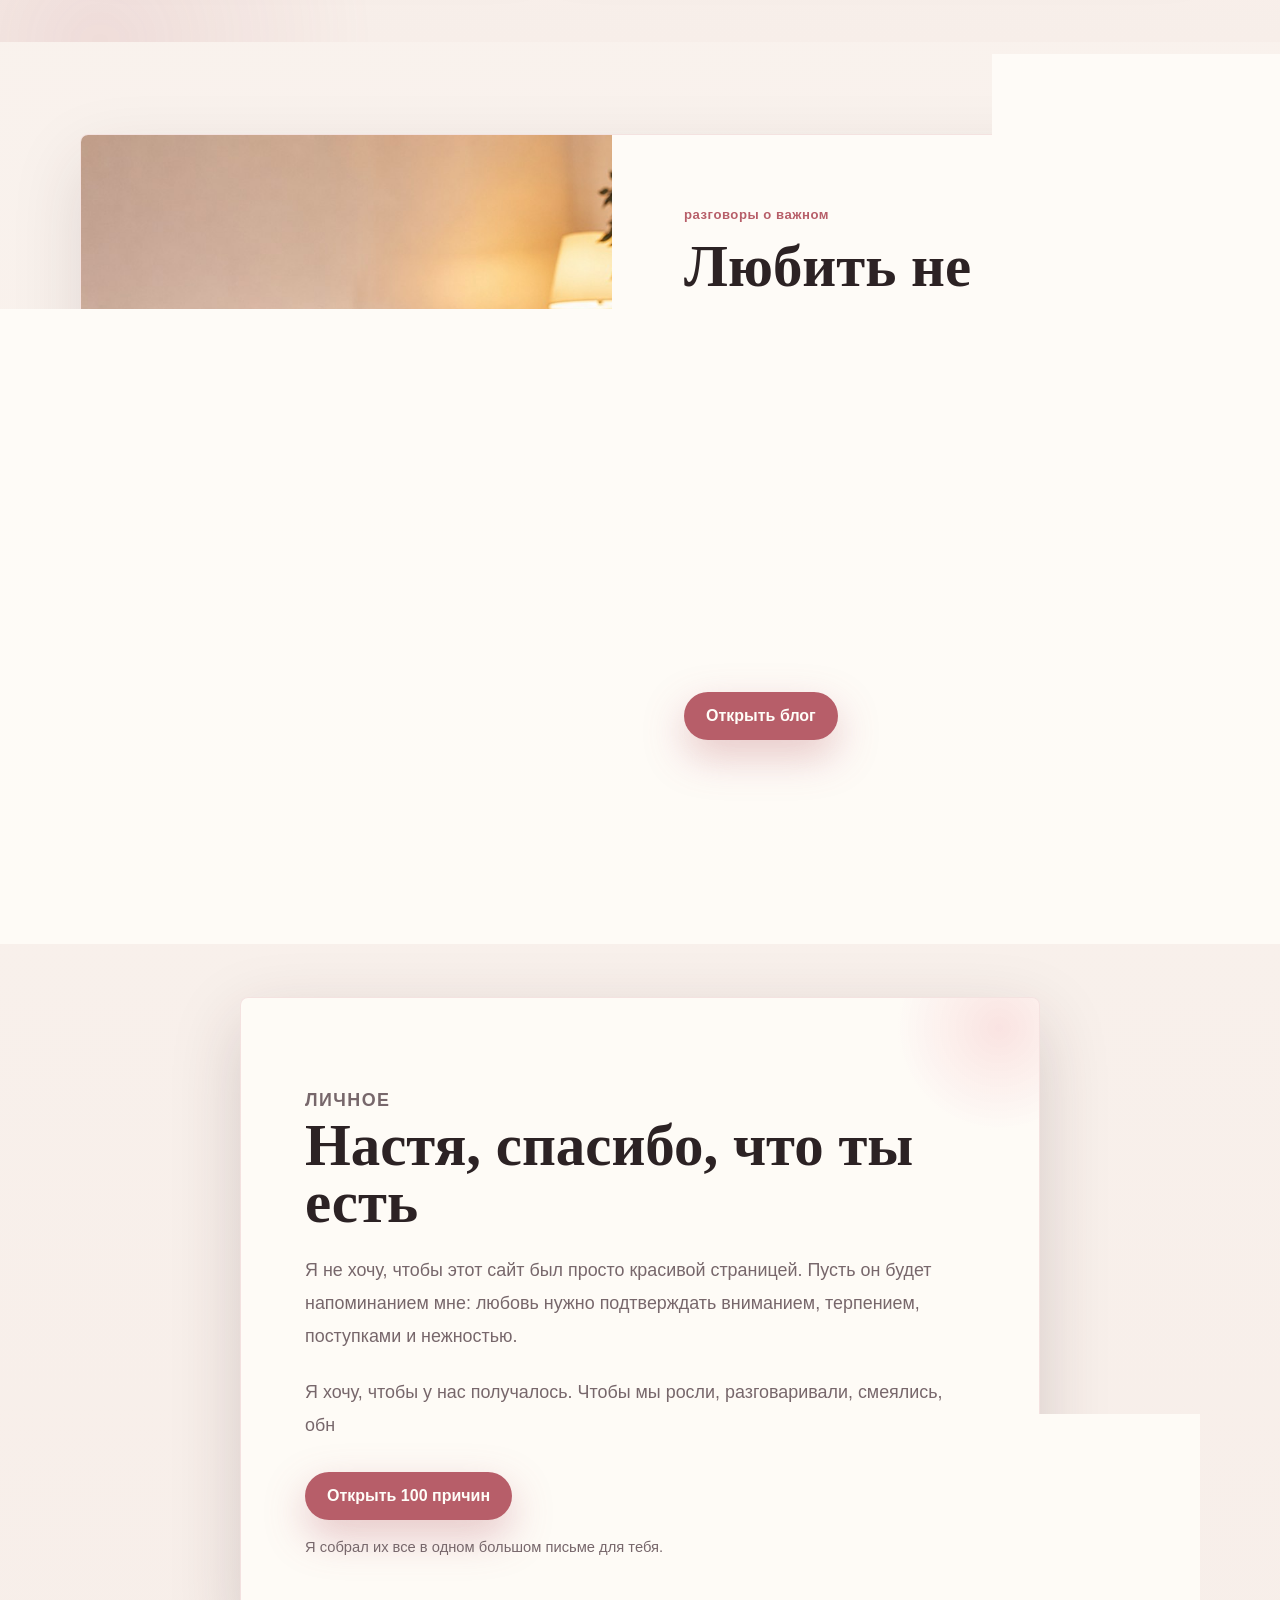
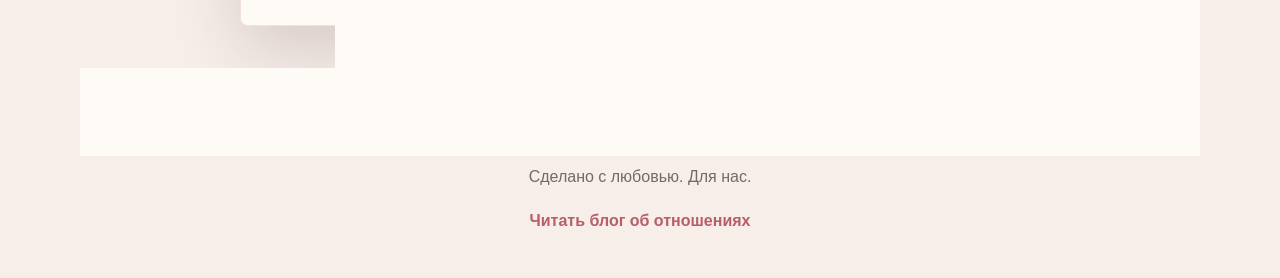
==== commit 68c4ab9c: "Fix immersive gallery motion and layout" ====
--- a/index.html
+++ b/index.html
@@ -18,7 +18,7 @@
         document.documentElement.dataset.theme = savedTheme || systemTheme;
       })();
     </script>
-    <link rel="stylesheet" href="styles.css?v=3d29-20260720">
+    <link rel="stylesheet" href="styles.css?v=3d30-20260721">
   </head>
   <body>
     <a class="skip-link" href="#top">Перейти к содержанию</a>
@@ -199,10 +199,10 @@
               <span>Город, вода, небо и ещё столько наших будущих историй.</span>
             </div>
             <div class="photo-orbit orbit-future" aria-hidden="true">
-              <figure class="orbit-photo is-near orbit-photo-panorama" style="--x: 4%; --y: 4%; --w: 57vw; --z: 100px; --rz: -2deg; --ratio: 16 / 11; --order: 1;">
+              <figure class="orbit-photo is-near orbit-photo-panorama" style="--x: 8%; --y: 4%; --w: 57vw; --z: 100px; --rz: -2deg; --ratio: 16 / 11; --order: 1;">
                 <img src="assets/3d-future-main.jpg" alt="" loading="lazy" decoding="async">
               </figure>
-              <figure class="orbit-photo is-mid" style="--x: 66%; --y: 43%; --w: 25vw; --z: -20px; --rz: 7deg; --ratio: 4 / 5; --order: 2;">
+              <figure class="orbit-photo is-mid" style="--x: 46%; --y: 43%; --w: 25vw; --z: -20px; --rz: 7deg; --ratio: 4 / 5; --order: 2;">
                 <img src="assets/3d-future-detail.jpg" alt="" loading="lazy" decoding="async">
               </figure>
             </div>
@@ -643,6 +643,6 @@
       <a class="footer-blog-link" href="blog.html">Читать блог об отношениях</a>
     </footer>
 
-    <script src="script.js?v=3d29-20260720"></script>
+    <script src="script.js?v=3d30-20260721"></script>
   </body>
 </html>
--- a/styles.css
+++ b/styles.css
@@ -2905,28 +2905,48 @@
 }
 
 .immersive-blog-link {
-  position: relative;
+  display: inline-flex;
+  min-height: 36px;
+  align-items: center;
+  justify-content: center;
+  gap: 9px;
   justify-self: end;
-  padding-bottom: 6px;
+  padding: 0 13px;
+  border: 1px solid rgba(255, 255, 255, 0.3);
+  border-radius: 999px;
   color: var(--immersive-ink);
+  background: rgba(13, 10, 12, 0.7);
+  backdrop-filter: blur(12px);
   pointer-events: auto;
+  transition:
+    border-color 180ms var(--ease-out-quart),
+    color 180ms var(--ease-out-quart),
+    background 180ms var(--ease-out-quart),
+    transform 180ms var(--ease-out-quart);
 }
 
 .immersive-blog-link::after {
-  content: "";
-  position: absolute;
-  right: 0;
-  bottom: 0;
-  left: 0;
-  height: 1px;
-  background: currentColor;
-  transform: scaleX(0.35);
-  transform-origin: right;
-  transition: transform 220ms var(--ease-out-quart);
+  content: "↗";
+  color: #ff9cab;
+  font-size: 0.82rem;
+  line-height: 1;
+  transition: transform 180ms var(--ease-out-quart);
+}
+
+.immersive-blog-link:hover {
+  border-color: rgba(255, 156, 171, 0.72);
+  color: #fff;
+  background: rgba(36, 22, 28, 0.88);
+  transform: translateY(-2px);
 }
 
 .immersive-blog-link:hover::after {
-  transform: scaleX(1);
+  transform: translate3d(2px, -2px, 0);
+}
+
+.immersive-blog-link:focus-visible {
+  outline: 2px solid #ff9cab;
+  outline-offset: 3px;
 }
 
 .immersive-scenes {
@@ -3843,7 +3863,8 @@
   }
 
   .immersive-blog-link {
-    padding-top: 4px;
+    min-height: 34px;
+    padding: 0 11px;
   }
 
   .immersive-copy,
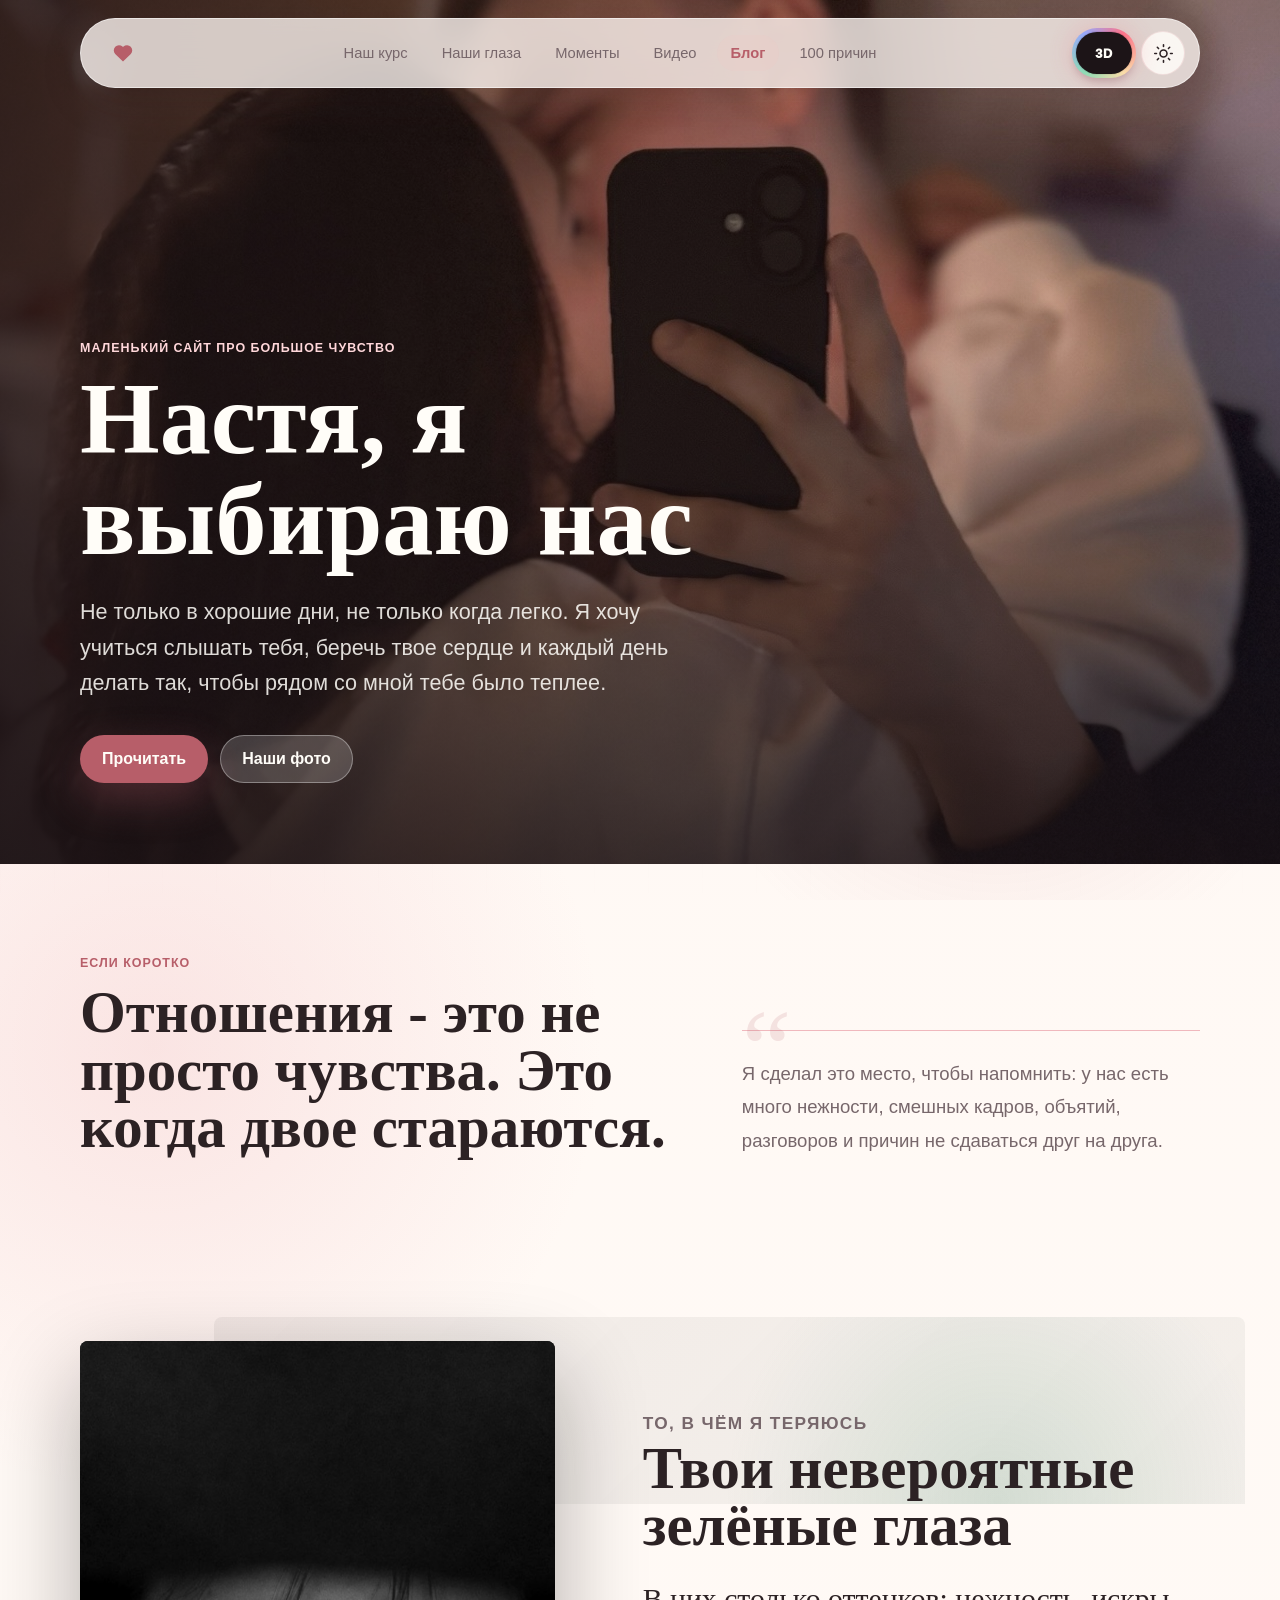
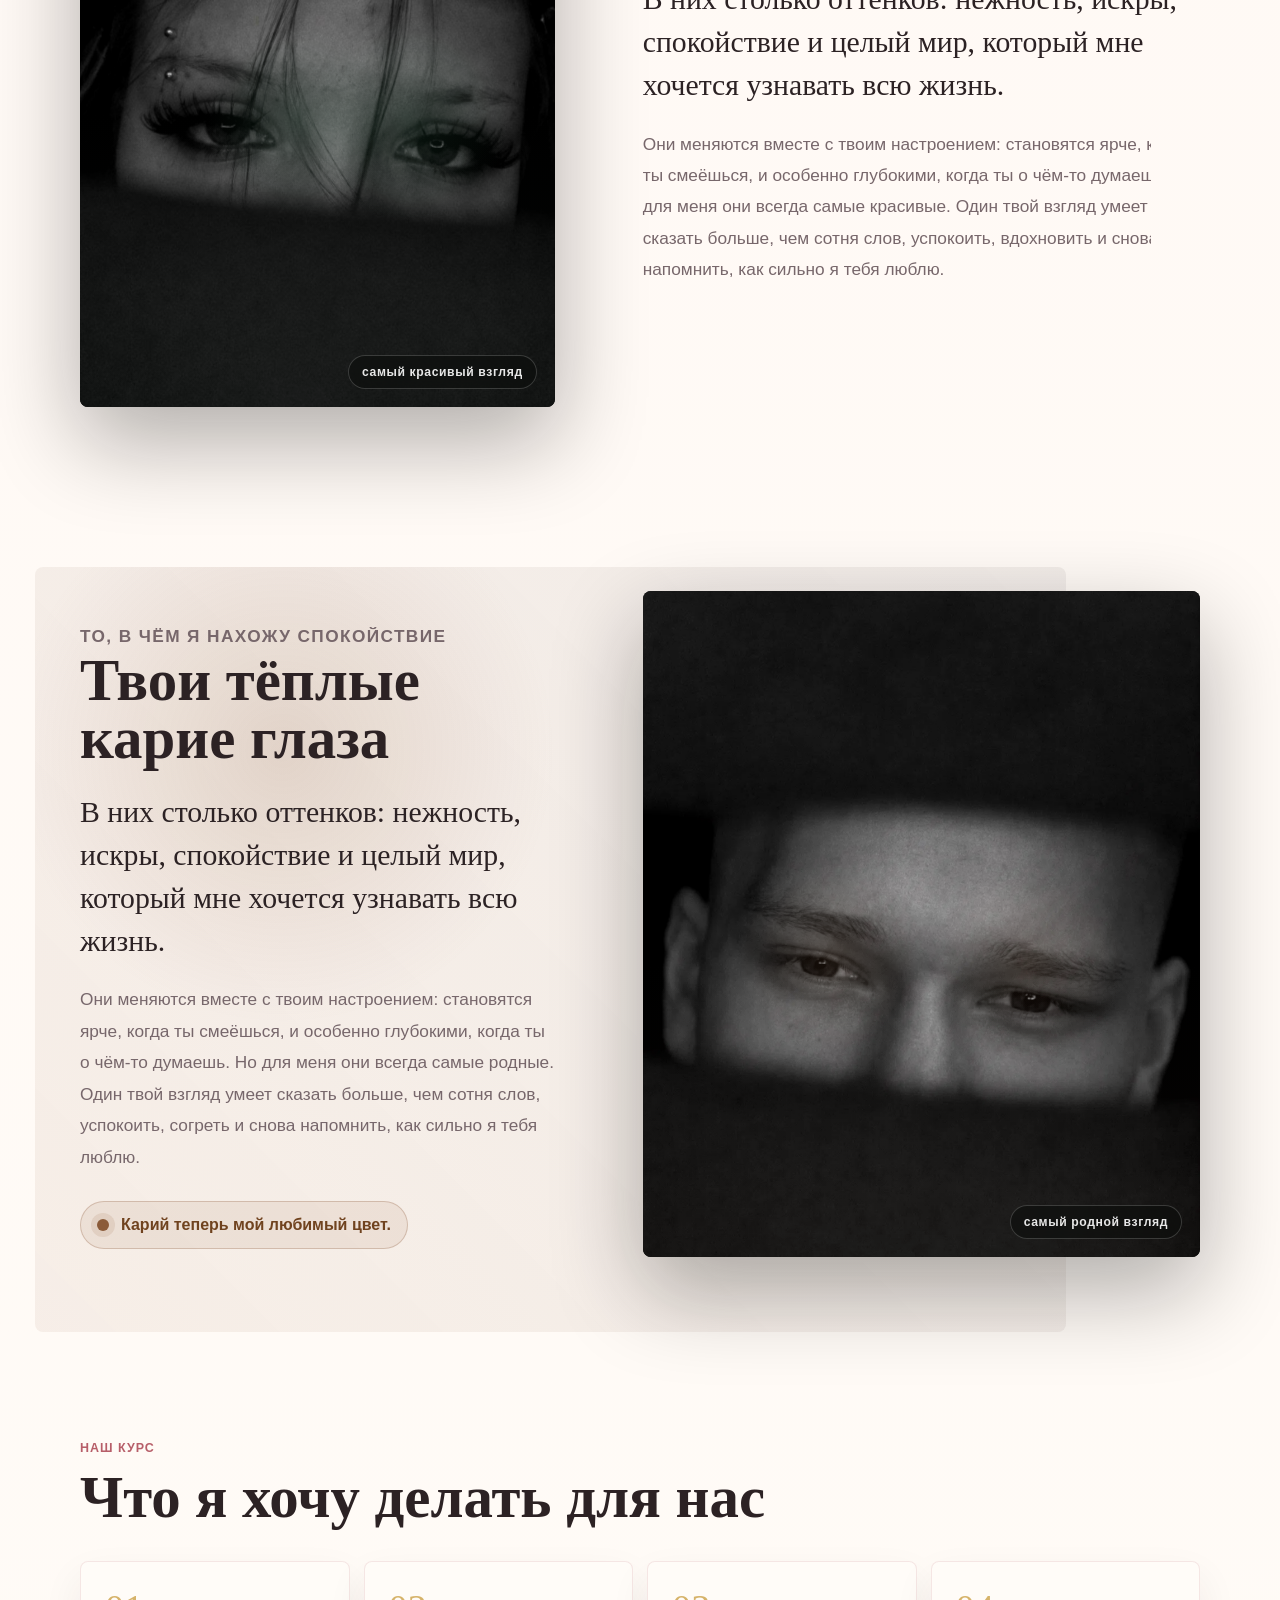
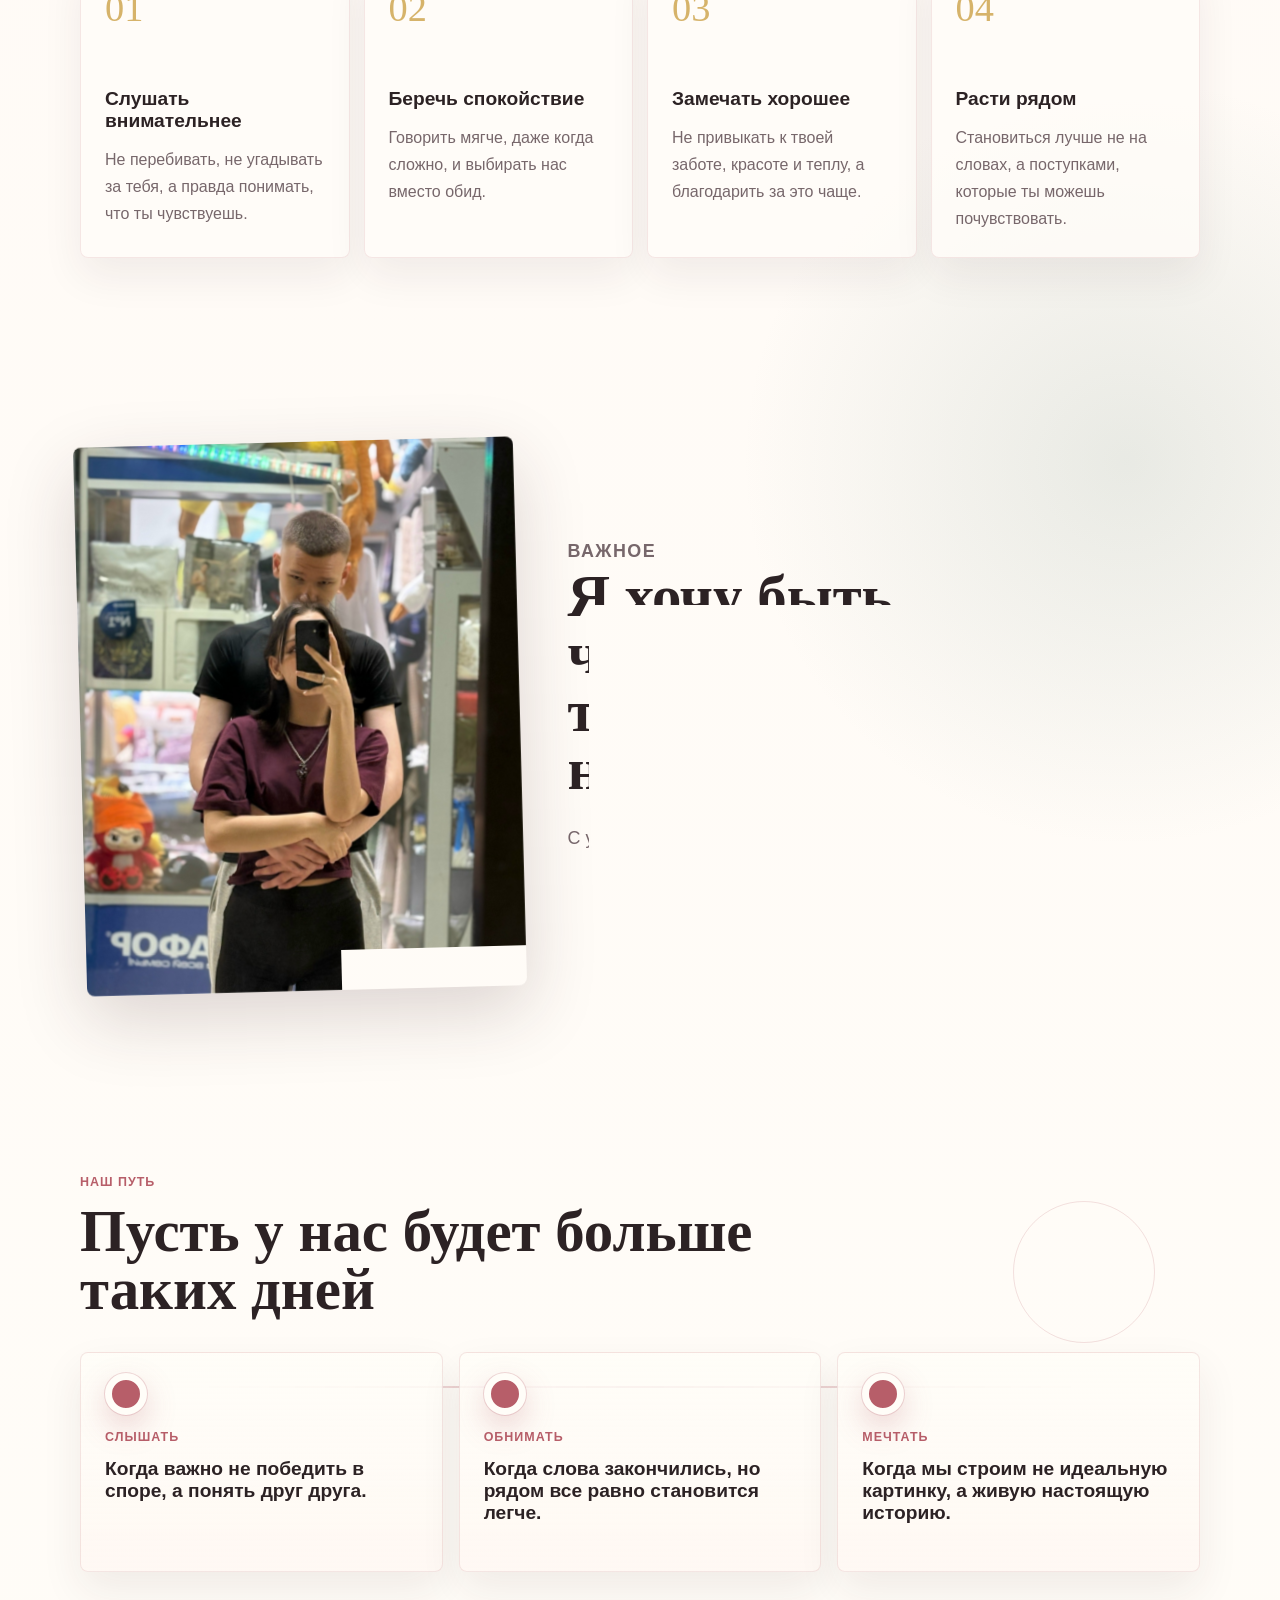
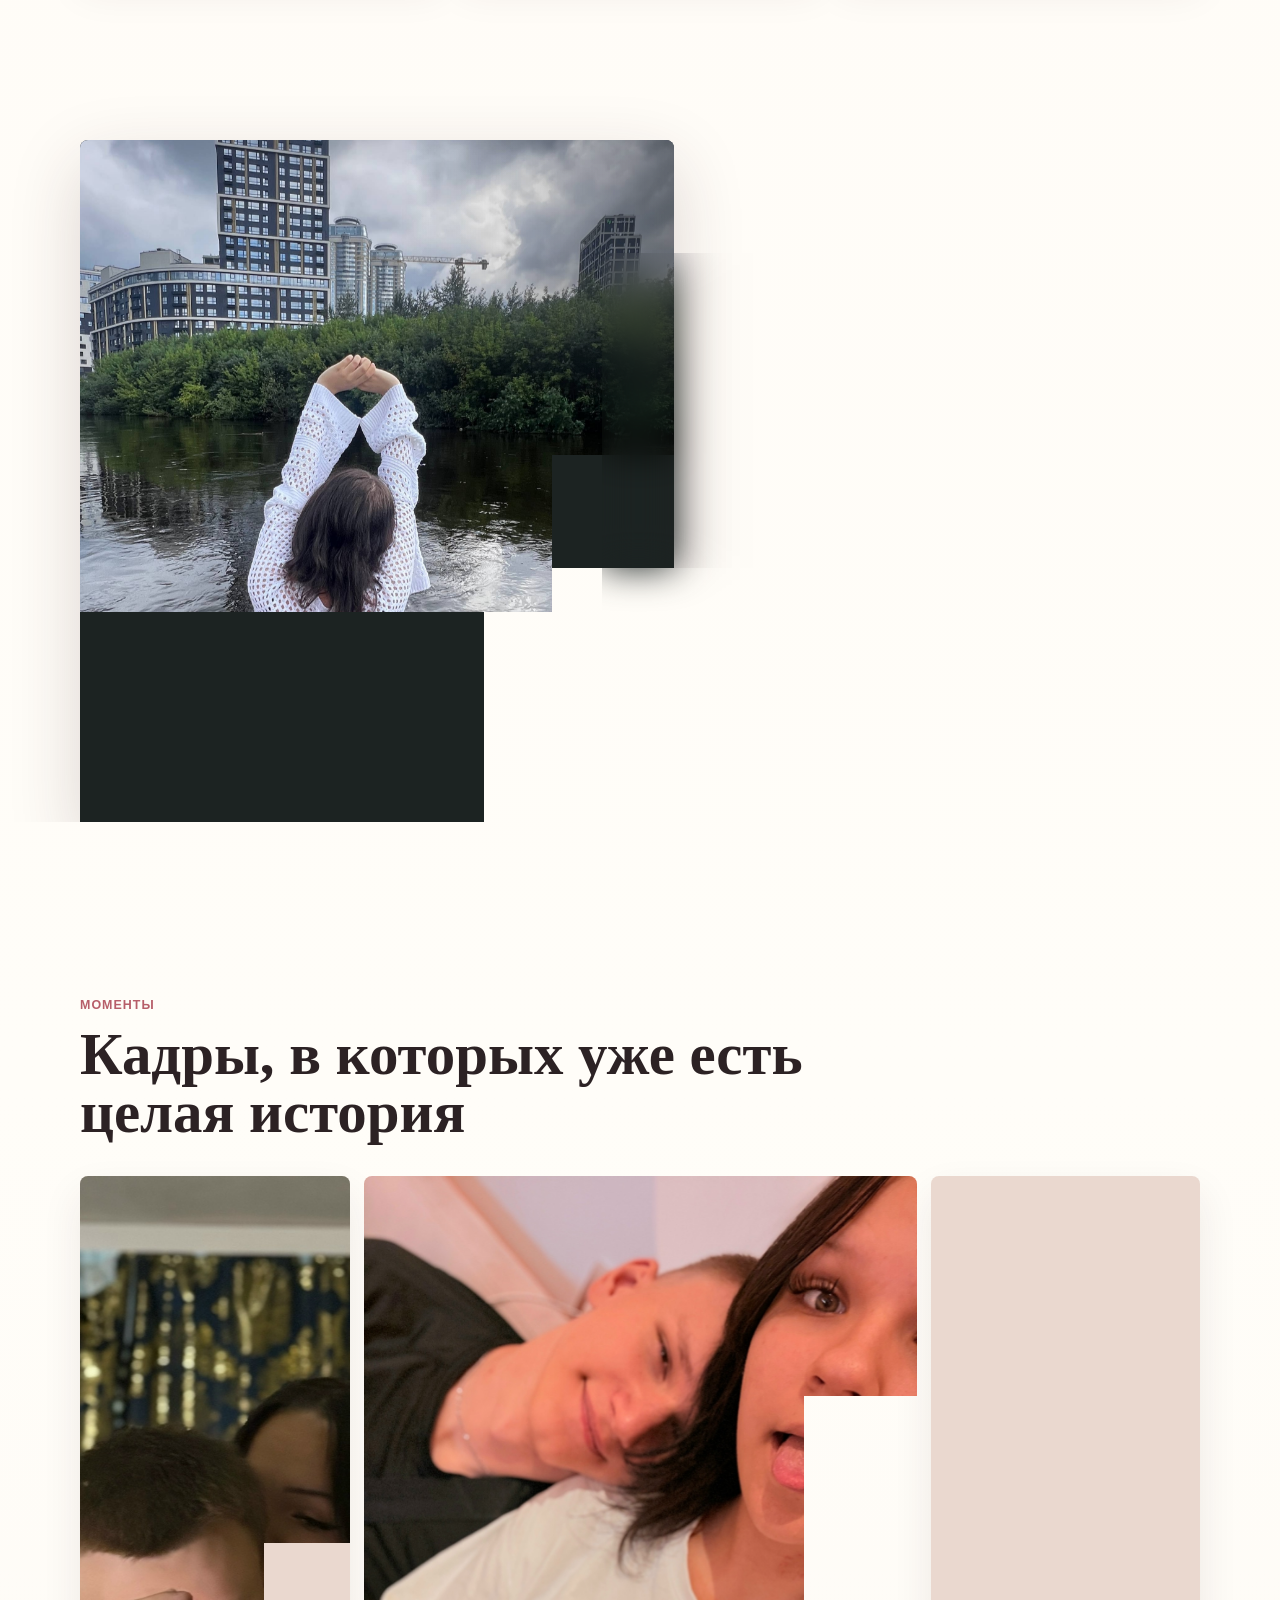
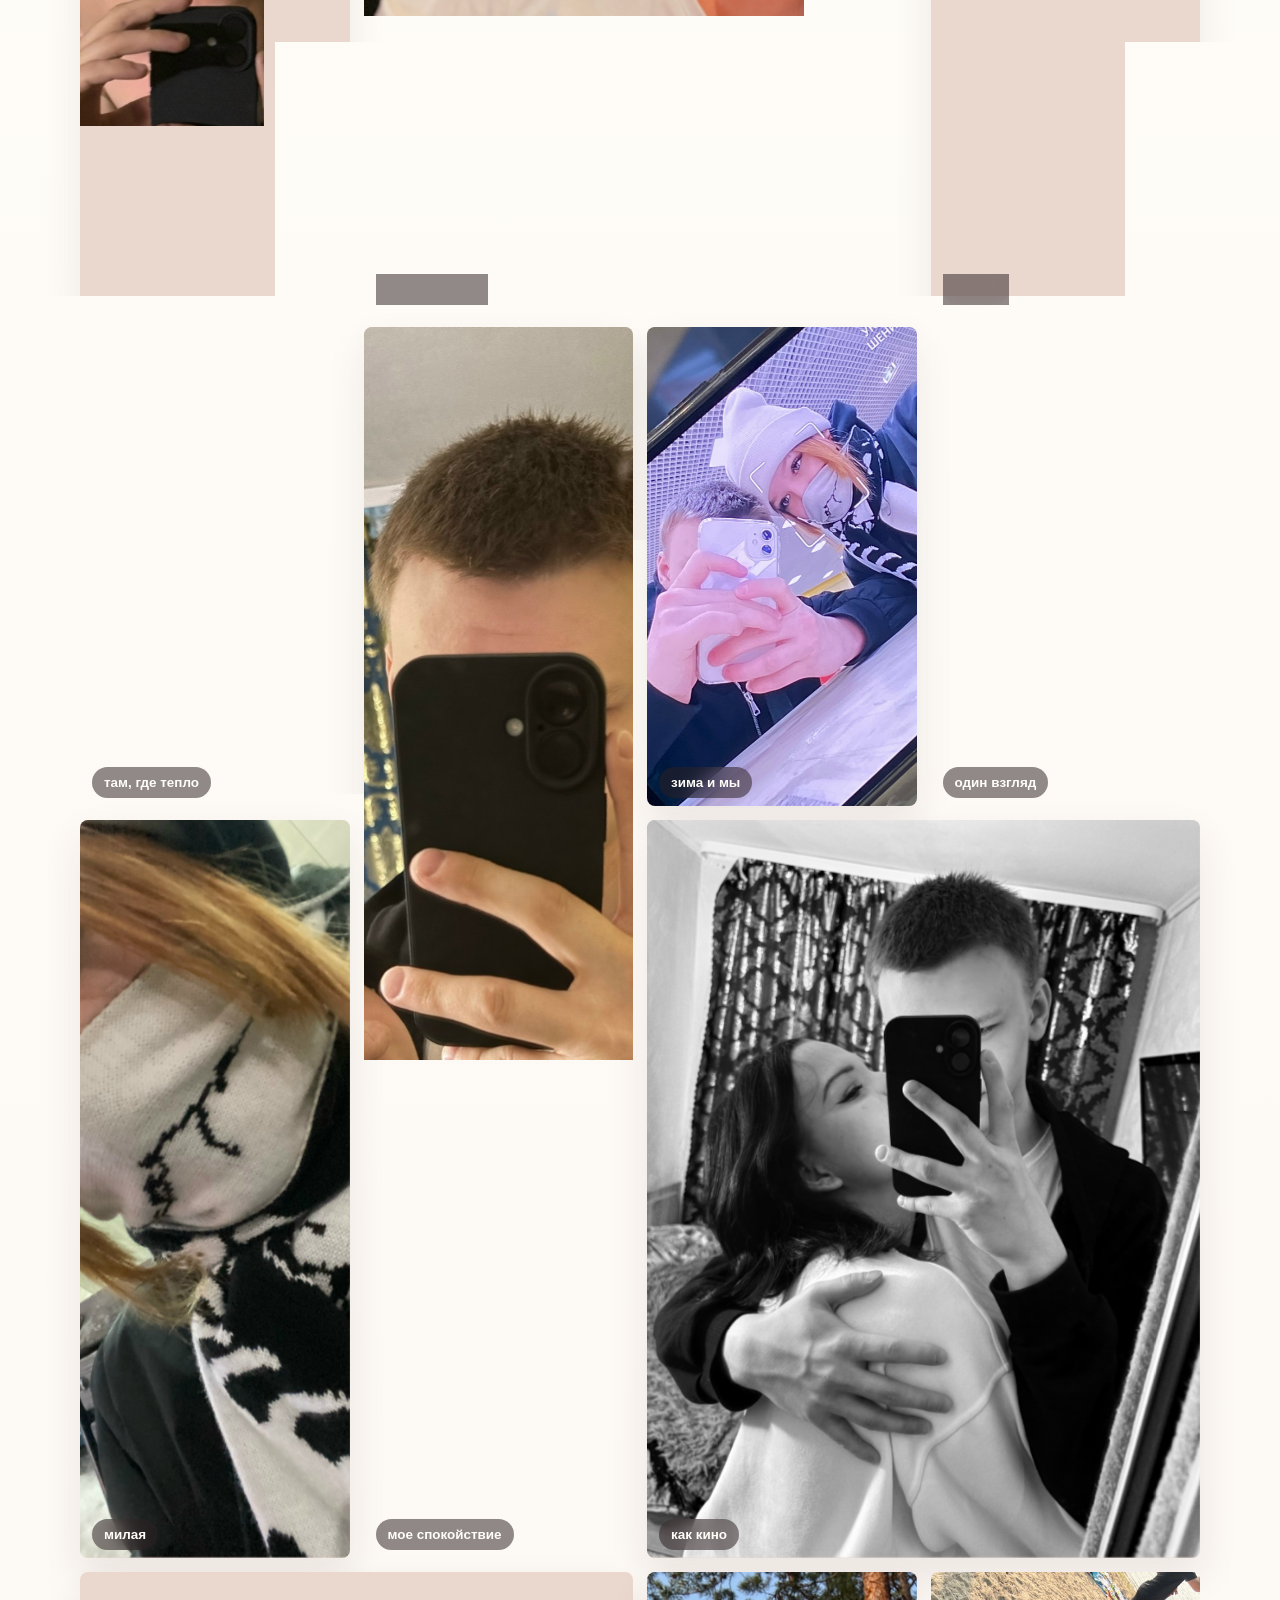
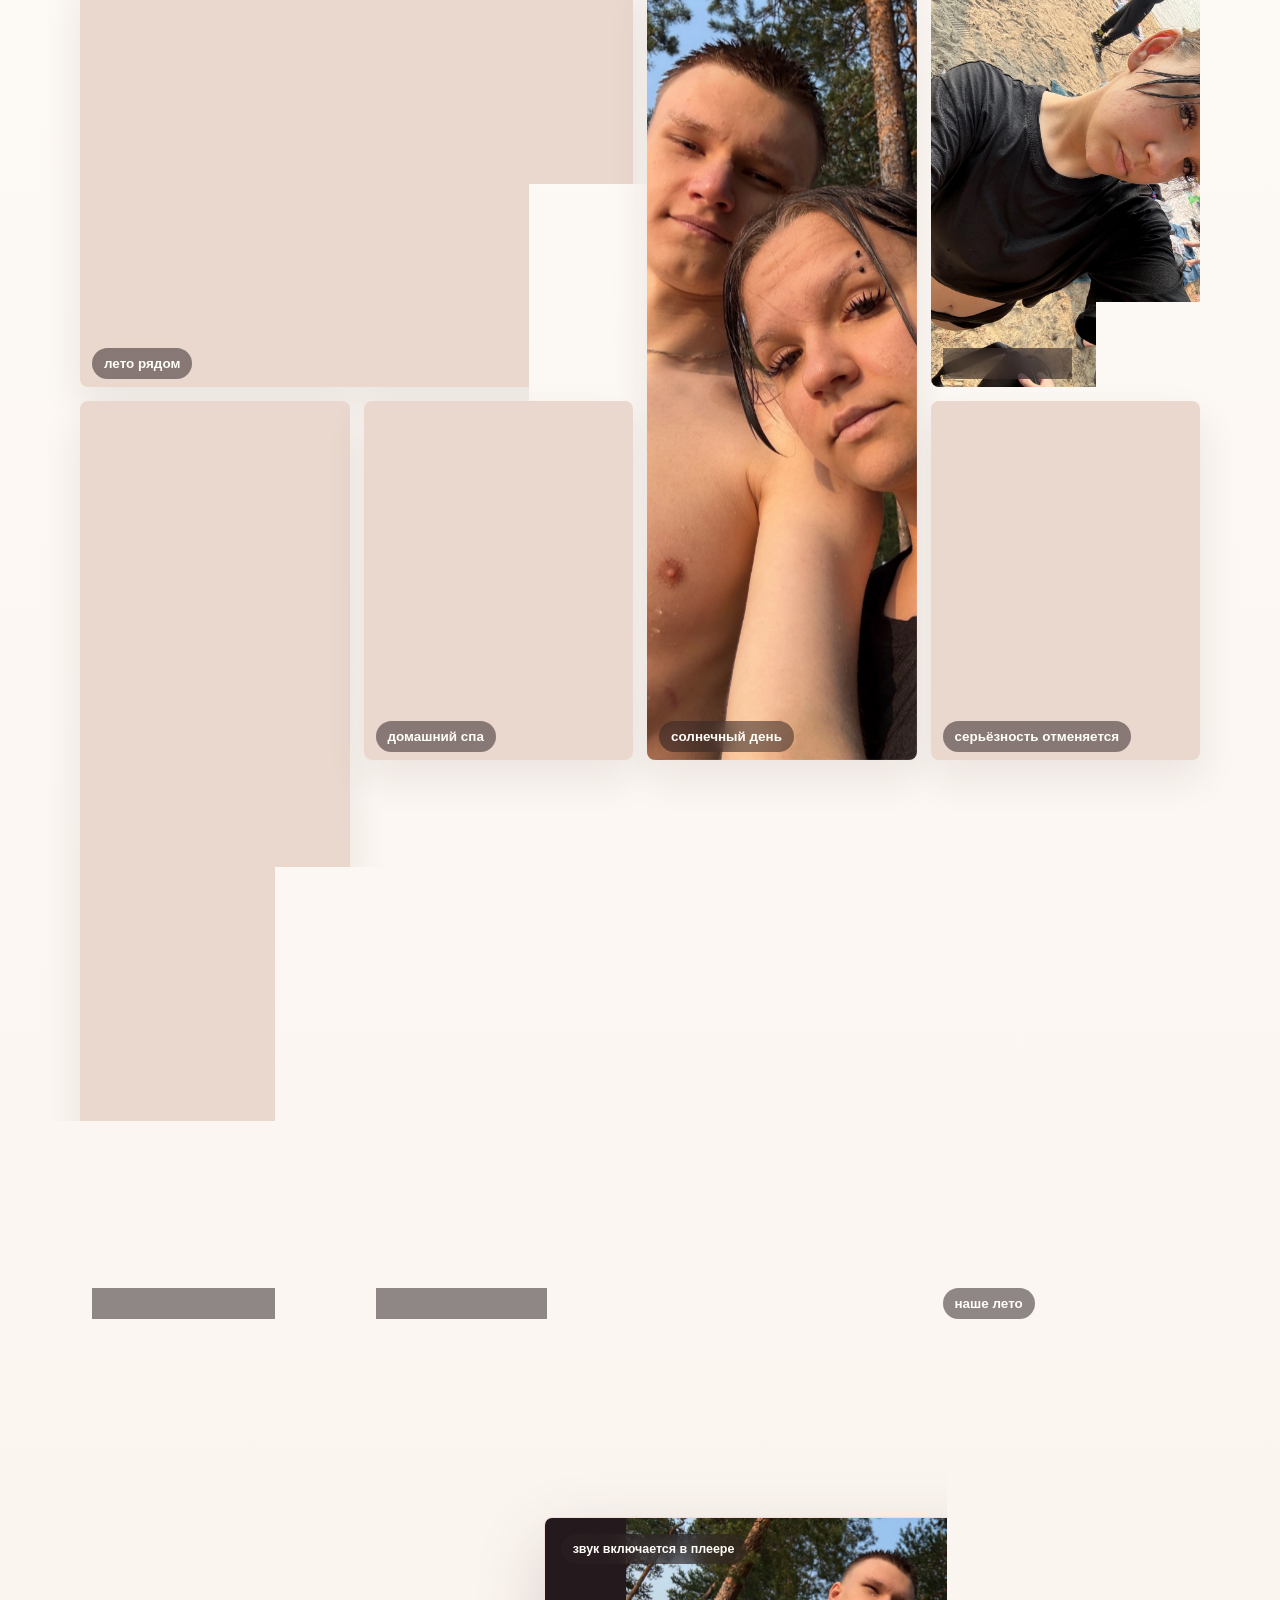
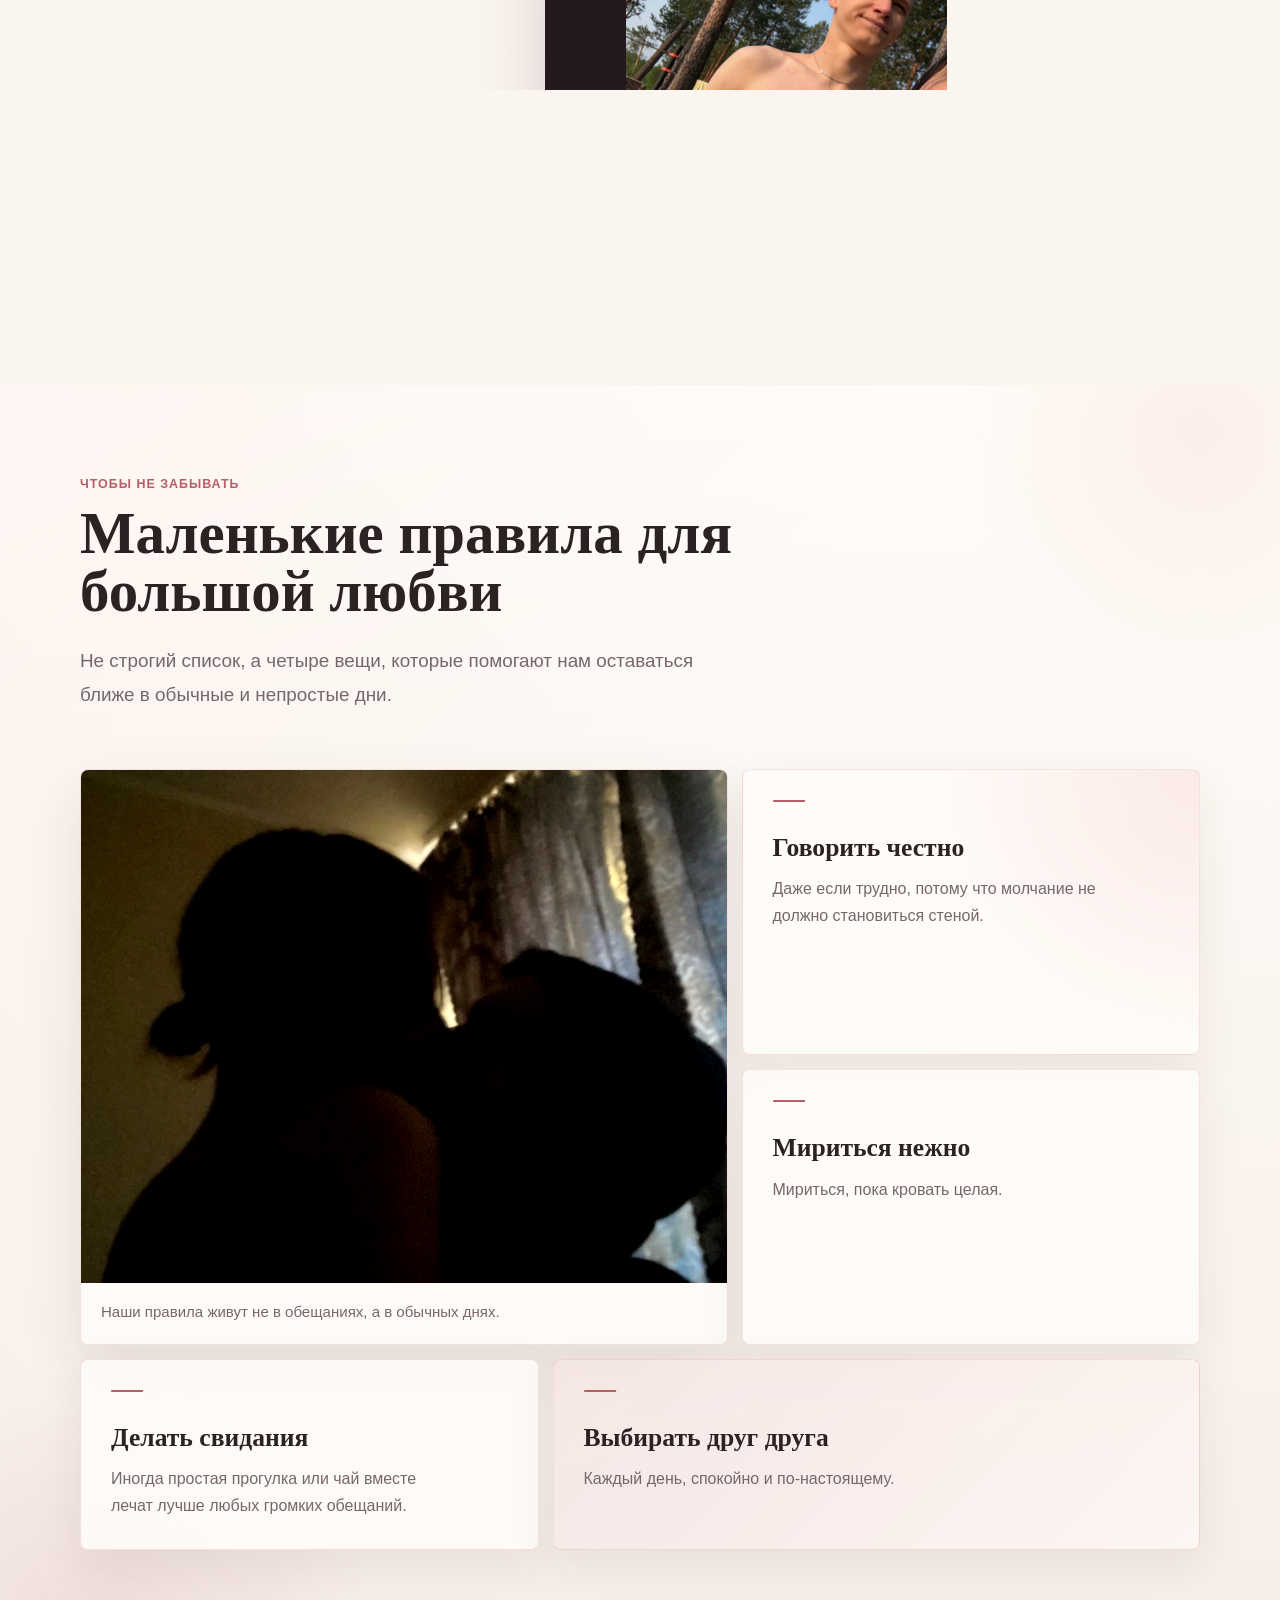
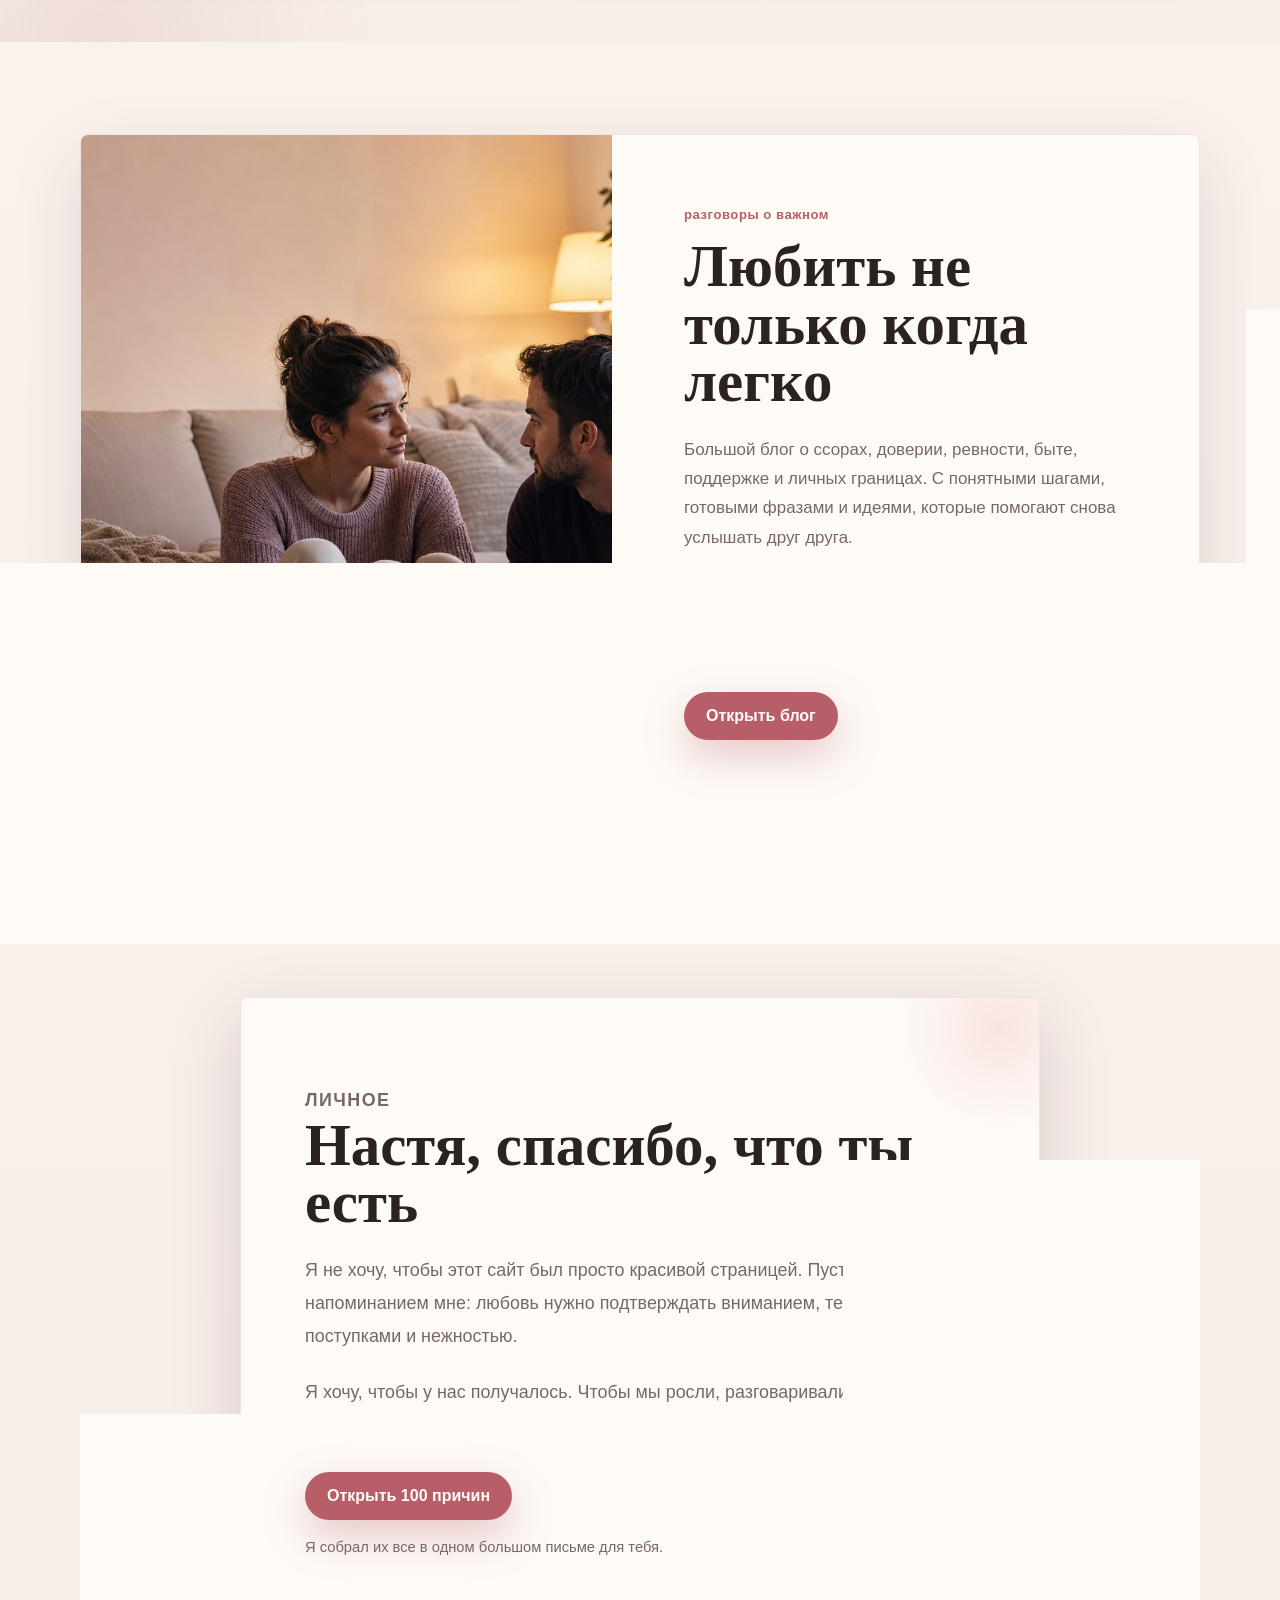
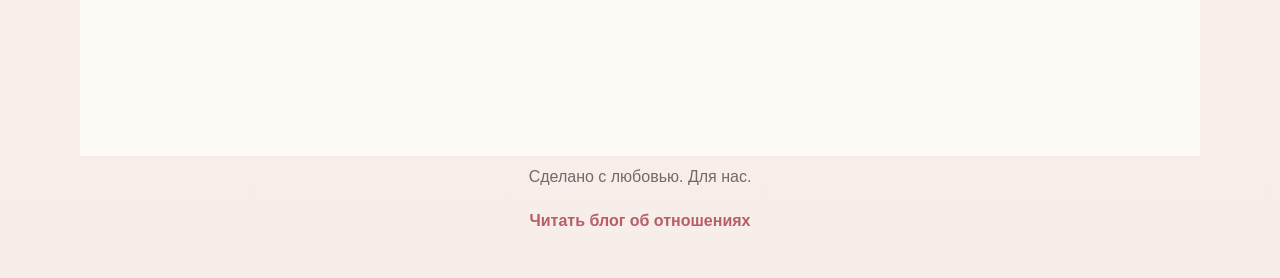
==== commit 45aabcf7: "Add layered 3D photo passes" ====
--- a/index.html
+++ b/index.html
@@ -18,7 +18,7 @@
         document.documentElement.dataset.theme = savedTheme || systemTheme;
       })();
     </script>
-    <link rel="stylesheet" href="styles.css?v=3d30-20260721">
+    <link rel="stylesheet" href="styles.css?v=3d31-local-20260721">
   </head>
   <body>
     <a class="skip-link" href="#top">Перейти к содержанию</a>
@@ -133,10 +133,10 @@
             </div>
             <div class="photo-orbit orbit-opening" aria-hidden="true">
               <figure class="orbit-photo is-far" style="--x: 8%; --y: 14%; --w: 27vw; --z: -110px; --rz: -7deg; --ratio: 4 / 5; --order: 1;">
-                <img src="assets/3d-embrace.jpg" alt="" loading="eager" decoding="async">
+                <span class="orbit-photo-media"><img src="assets/3d-embrace.jpg" alt="" loading="eager" decoding="async"></span>
               </figure>
               <figure class="orbit-photo is-near orbit-photo-main" style="--x: 45%; --y: 7%; --w: 35vw; --z: 120px; --rz: 2deg; --ratio: 4 / 5; --order: 2;">
-                <img src="assets/3d-opening-main.jpg" alt="" loading="eager" decoding="async">
+                <span class="orbit-photo-media"><img src="assets/3d-opening-main.jpg" alt="" loading="eager" decoding="async"></span>
                 <figcaption>точка, с которой всё начинается</figcaption>
               </figure>
             </div>
@@ -150,11 +150,11 @@
             </div>
             <div class="photo-orbit orbit-eyes" aria-hidden="true">
               <figure class="orbit-photo is-near" style="--x: 5%; --y: 8%; --w: 38vw; --z: 130px; --rz: -3deg; --ratio: 4 / 5; --order: 1;">
-                <img src="assets/3d-eyes-nastya.jpg" alt="" loading="lazy" decoding="async">
+                <span class="orbit-photo-media"><img src="assets/3d-eyes-nastya.jpg" alt="" loading="lazy" decoding="async"></span>
                 <figcaption>взгляд, в котором я теряюсь</figcaption>
               </figure>
               <figure class="orbit-photo is-mid" style="--x: 48%; --y: 19%; --w: 30vw; --z: -10px; --rz: 5deg; --ratio: 4 / 5; --order: 2;">
-                <img src="assets/3d-eyes-sasha.jpg" alt="" loading="lazy" decoding="async">
+                <span class="orbit-photo-media"><img src="assets/3d-eyes-sasha.jpg" alt="" loading="lazy" decoding="async"></span>
                 <figcaption>взгляд, в котором спокойно</figcaption>
               </figure>
               <span class="orbit-line line-eyes"></span>
@@ -168,10 +168,10 @@
             </div>
             <div class="photo-orbit orbit-cascade" aria-hidden="true">
               <figure class="orbit-photo is-near" style="--x: 14%; --y: 7%; --w: 36vw; --z: 130px; --rz: -4deg; --ratio: 4 / 5; --order: 1;">
-                <img src="assets/3d-real-main.jpg" alt="" loading="lazy" decoding="async">
+                <span class="orbit-photo-media"><img src="assets/3d-real-main.jpg" alt="" loading="lazy" decoding="async"></span>
               </figure>
               <figure class="orbit-photo is-mid" style="--x: 58%; --y: 22%; --w: 29vw; --z: -20px; --rz: 7deg; --ratio: 4 / 5; --order: 2;">
-                <img src="assets/3d-real-detail.jpg" alt="" loading="lazy" decoding="async">
+                <span class="orbit-photo-media"><img src="assets/3d-real-detail.jpg" alt="" loading="lazy" decoding="async"></span>
               </figure>
             </div>
           </article>
@@ -184,10 +184,10 @@
             </div>
             <div class="photo-orbit orbit-seasons" aria-hidden="true">
               <figure class="orbit-photo is-near" style="--x: 42%; --y: 5%; --w: 35vw; --z: 120px; --rz: 2deg; --ratio: 4 / 5; --order: 1;">
-                <img src="assets/3d-season-main.jpg" alt="" loading="lazy" decoding="async">
+                <span class="orbit-photo-media"><img src="assets/3d-season-main.jpg" alt="" loading="lazy" decoding="async"></span>
               </figure>
               <figure class="orbit-photo is-mid" style="--x: 10%; --y: 15%; --w: 29vw; --z: -35px; --rz: -7deg; --ratio: 4 / 5; --order: 2;">
-                <img src="assets/3d-season-detail.jpg" alt="" loading="lazy" decoding="async">
+                <span class="orbit-photo-media"><img src="assets/3d-season-detail.jpg" alt="" loading="lazy" decoding="async"></span>
               </figure>
             </div>
           </article>
@@ -200,10 +200,10 @@
             </div>
             <div class="photo-orbit orbit-future" aria-hidden="true">
               <figure class="orbit-photo is-near orbit-photo-panorama" style="--x: 8%; --y: 4%; --w: 57vw; --z: 100px; --rz: -2deg; --ratio: 16 / 11; --order: 1;">
-                <img src="assets/3d-future-main.jpg" alt="" loading="lazy" decoding="async">
+                <span class="orbit-photo-media"><img src="assets/3d-future-main.jpg" alt="" loading="lazy" decoding="async"></span>
               </figure>
               <figure class="orbit-photo is-mid" style="--x: 46%; --y: 43%; --w: 25vw; --z: -20px; --rz: 7deg; --ratio: 4 / 5; --order: 2;">
-                <img src="assets/3d-future-detail.jpg" alt="" loading="lazy" decoding="async">
+                <span class="orbit-photo-media"><img src="assets/3d-future-detail.jpg" alt="" loading="lazy" decoding="async"></span>
               </figure>
             </div>
           </article>
@@ -216,11 +216,11 @@
             </div>
             <div class="photo-orbit orbit-days" aria-hidden="true">
               <figure class="orbit-photo is-near" style="--x: 42%; --y: 5%; --w: 35vw; --z: 120px; --rz: 3deg; --ratio: 3 / 4; --order: 1;">
-                <img src="assets/memory-walk.jpg" alt="" loading="lazy" decoding="async">
+                <span class="orbit-photo-media"><img src="assets/memory-walk.jpg" alt="" loading="lazy" decoding="async"></span>
                 <figcaption>один маршрут на двоих</figcaption>
               </figure>
               <figure class="orbit-photo is-mid" style="--x: 9%; --y: 17%; --w: 29vw; --z: -35px; --rz: -6deg; --ratio: 3 / 4; --order: 2;">
-                <img src="assets/memory-summer.jpg" alt="" loading="lazy" decoding="async">
+                <span class="orbit-photo-media"><img src="assets/memory-summer.jpg" alt="" loading="lazy" decoding="async"></span>
                 <figcaption>наше лето</figcaption>
               </figure>
             </div>
@@ -234,11 +234,11 @@
             </div>
             <div class="photo-orbit orbit-playful" aria-hidden="true">
               <figure class="orbit-photo is-near" style="--x: 12%; --y: 6%; --w: 36vw; --z: 130px; --rz: -4deg; --ratio: 3 / 4; --order: 1;">
-                <img src="assets/memory-spa.jpg" alt="" loading="lazy" decoding="async">
+                <span class="orbit-photo-media"><img src="assets/memory-spa.jpg" alt="" loading="lazy" decoding="async"></span>
                 <figcaption>домашний спа</figcaption>
               </figure>
               <figure class="orbit-photo is-mid" style="--x: 59%; --y: 23%; --w: 29vw; --z: -20px; --rz: 7deg; --ratio: 3 / 4; --order: 2;">
-                <img src="assets/memory-scarf-kiss.jpg" alt="" loading="lazy" decoding="async">
+                <span class="orbit-photo-media"><img src="assets/memory-scarf-kiss.jpg" alt="" loading="lazy" decoding="async"></span>
                 <figcaption>серьёзность отменяется</figcaption>
               </figure>
             </div>
@@ -252,10 +252,10 @@
             </div>
             <div class="photo-orbit orbit-finale" aria-hidden="true">
               <figure class="orbit-photo is-far orbit-photo-panorama" style="--x: 4%; --y: 11%; --w: 40vw; --z: -100px; --rz: -5deg; --ratio: 1 / 1; --order: 1;">
-                <img src="assets/memory-winter-kiss.jpg" alt="" loading="lazy" decoding="async">
+                <span class="orbit-photo-media"><img src="assets/memory-winter-kiss.jpg" alt="" loading="lazy" decoding="async"></span>
               </figure>
               <figure class="orbit-photo is-near" style="--x: 55%; --y: 7%; --w: 34vw; --z: 120px; --rz: 3deg; --ratio: 4 / 5; --order: 2;">
-                <img src="assets/3d-embrace.jpg" alt="" loading="lazy" decoding="async">
+                <span class="orbit-photo-media"><img src="assets/3d-embrace.jpg" alt="" loading="lazy" decoding="async"></span>
               </figure>
             </div>
           </article>
@@ -643,6 +643,6 @@
       <a class="footer-blog-link" href="blog.html">Читать блог об отношениях</a>
     </footer>
 
-    <script src="script.js?v=3d30-20260721"></script>
+    <script src="script.js?v=3d31-local-20260721"></script>
   </body>
 </html>
--- a/styles.css
+++ b/styles.css
@@ -2419,10 +2419,16 @@
 .immersive-stage {
   --near-x: 0px;
   --near-y: 0px;
+  --near-rx: 0deg;
+  --near-ry: 0deg;
   --mid-x: 0px;
   --mid-y: 0px;
+  --mid-rx: 0deg;
+  --mid-ry: 0deg;
   --far-x: 0px;
   --far-y: 0px;
+  --far-rx: 0deg;
+  --far-ry: 0deg;
   --story-progress: 0;
   --story-drift: -9vw;
   --story-turn: -4deg;
@@ -2435,7 +2441,7 @@
   background:
     radial-gradient(circle at 50% 36%, rgba(255, 196, 204, 0.12), transparent 24rem),
     linear-gradient(180deg, #171015 0%, #080708 66%, #030303 100%);
-  perspective: 1450px;
+  perspective: 1080px;
   perspective-origin: 50% 46%;
   animation: immersiveEnter 820ms var(--ease-out-expo) both;
 }
@@ -2956,7 +2962,7 @@
 
 .immersive-scene {
   --scene-accent-rgb: 255, 135, 153;
-  opacity: var(--scene-opacity, 0);
+  opacity: 1;
   pointer-events: none;
   transform:
     translate3d(var(--scene-x, 0px), var(--scene-y, 0px), var(--scene-z, -360px))
@@ -3115,6 +3121,7 @@
 
 .photo-orbit {
   z-index: 10;
+  opacity: var(--scene-opacity, 0);
   pointer-events: none;
   transform-style: preserve-3d;
 }
@@ -3122,6 +3129,8 @@
 .orbit-photo {
   --shift-x: var(--mid-x);
   --shift-y: var(--mid-y);
+  --tilt-rx: var(--mid-rx);
+  --tilt-ry: var(--mid-ry);
   --photo-flight-x: 0px;
   --photo-flight-y: 0px;
   --photo-flight-z: 0px;
@@ -3129,28 +3138,33 @@
   --photo-flight-ry: 0deg;
   --photo-flight-rz: 0deg;
   --photo-flight-scale: 1;
-  position: absolute;
+  --photo-layer: var(--order);
+  --photo-pass: 0;
+  --depth-opacity: 1;
+  position: absolute;
+  z-index: var(--photo-layer);
   left: var(--x);
   top: var(--y);
   width: clamp(150px, var(--w), 570px);
   aspect-ratio: var(--ratio);
   margin: 0;
-  overflow: hidden;
-  background: #171216;
-  box-shadow: 0 20px 42px rgba(0, 0, 0, 0.4), 0 0 48px rgba(var(--scene-accent-rgb), 0.08);
+  overflow: visible;
+  background: transparent;
+  opacity: var(--depth-opacity);
   transform:
     translate3d(
       calc(var(--shift-x) + var(--photo-flight-x)),
       calc(var(--shift-y) + var(--scene-card-shift, 0px) + var(--photo-flight-y)),
       calc(var(--z) + var(--photo-flight-z))
     )
-    rotateX(var(--photo-flight-rx))
-    rotateY(var(--photo-flight-ry))
+    rotateX(calc(var(--photo-flight-rx) + var(--tilt-rx)))
+    rotateY(calc(var(--photo-flight-ry) + var(--tilt-ry)))
     rotateZ(calc(var(--rz) + var(--photo-flight-rz)))
     scale(var(--photo-flight-scale));
   transform-style: preserve-3d;
+  transform-origin: center;
   backface-visibility: hidden;
-  contain: layout paint;
+  contain: layout;
 }
 
 .immersive-scene.is-nearby .orbit-photo {
@@ -3163,10 +3177,36 @@
   z-index: 3;
   inset: 0;
   border: 1px solid rgba(255, 255, 255, 0.32);
+  box-shadow: inset 0 0 0 1px rgba(var(--scene-accent-rgb), 0.08);
+  transform: translateZ(16px);
   pointer-events: none;
 }
 
 .orbit-photo::after {
+  content: "";
+  position: absolute;
+  z-index: -1;
+  inset: 0;
+  background: #0c090b;
+  box-shadow: 12px 16px 32px rgba(0, 0, 0, 0.46);
+  transform: translate3d(8px, 8px, -22px);
+  pointer-events: none;
+}
+
+.orbit-photo-media {
+  position: absolute;
+  z-index: 1;
+  inset: 0;
+  display: block;
+  overflow: hidden;
+  background: #171216;
+  box-shadow: 0 20px 42px rgba(0, 0, 0, 0.4), 0 0 48px rgba(var(--scene-accent-rgb), 0.08);
+  transform: translateZ(8px);
+  backface-visibility: hidden;
+  contain: paint;
+}
+
+.orbit-photo-media::after {
   content: "";
   position: absolute;
   z-index: 2;
@@ -3174,29 +3214,36 @@
   background: linear-gradient(112deg, transparent 34%, rgba(255, 255, 255, 0.22) 47%, transparent 59%);
   mix-blend-mode: screen;
   opacity: 0;
-  transform: translate3d(-58%, 0, 0) rotate(2deg);
+  transform: translate3d(-58%, 0, 12px) rotate(2deg);
   pointer-events: none;
 }
 
-.immersive-scene.is-current .orbit-photo::after {
+.immersive-scene.is-current .orbit-photo-media::after {
   animation: immersivePhotoSweep 5.6s var(--ease-out-quint) infinite;
   animation-delay: -720ms;
 }
 
-.immersive-scene.is-current .orbit-photo:nth-child(2)::after {
+.immersive-scene.is-current .orbit-photo:nth-child(2) .orbit-photo-media::after {
   animation-delay: -1440ms;
 }
 
 .orbit-photo.is-near {
   --shift-x: var(--near-x);
   --shift-y: var(--near-y);
+  --tilt-rx: var(--near-rx);
+  --tilt-ry: var(--near-ry);
+}
+
+.orbit-photo.is-near .orbit-photo-media {
   box-shadow: 0 30px 62px rgba(0, 0, 0, 0.5), 0 0 58px rgba(var(--scene-accent-rgb), 0.15);
 }
 
 .orbit-photo.is-far {
   --shift-x: var(--far-x);
   --shift-y: var(--far-y);
-  opacity: 0.74;
+  --tilt-rx: var(--far-rx);
+  --tilt-ry: var(--far-ry);
+  --depth-opacity: 0.74;
 }
 
 .orbit-photo img {
@@ -3234,6 +3281,8 @@
   font-size: 0.64rem;
   line-height: 1.35;
   text-shadow: 0 1px 12px #000;
+  transform: translateZ(22px);
+  backface-visibility: hidden;
 }
 
 .orbit-line {
@@ -4077,7 +4126,6 @@
   .orbit-photo,
   .orbit-photo.is-near {
     backface-visibility: visible;
-    box-shadow: 0 16px 28px rgba(0, 0, 0, 0.38);
     contain: layout;
     transform:
       translate3d(
@@ -4089,6 +4137,21 @@
     transform-style: flat;
   }
 
+  .orbit-photo-media,
+  .orbit-photo.is-near .orbit-photo-media {
+    box-shadow: 0 16px 28px rgba(0, 0, 0, 0.38);
+    transform: none;
+  }
+
+  .orbit-photo::before,
+  .orbit-photo figcaption {
+    transform: none;
+  }
+
+  .orbit-photo::after {
+    display: none;
+  }
+
   .orbit-photo img,
   .orbit-photo-main img,
   .orbit-photo-panorama img {
@@ -4103,12 +4166,12 @@
     will-change: auto;
   }
 
-  .immersive-scene.is-current .orbit-photo::after,
+  .immersive-scene.is-current .orbit-photo-media::after,
   .immersive-scene.is-current .orbit-line {
     animation: none;
   }
 
-  .orbit-photo::after {
+  .orbit-photo-media::after {
     background: linear-gradient(112deg, transparent 36%, rgba(255, 255, 255, 0.12) 48%, transparent 60%);
     mix-blend-mode: normal;
     opacity: 0;
@@ -4158,7 +4221,7 @@
   .immersive-lightband,
   .immersive-depth-ring,
   .immersive-scene.is-current .orbit-photo img,
-  .immersive-scene.is-current .orbit-photo::after,
+  .immersive-scene.is-current .orbit-photo-media::after,
   .immersive-scene.is-current .orbit-line,
   .immersive-scroll-hint span::after {
     animation: none !important;
@@ -4184,9 +4247,19 @@
     transform: translate(-50%, -50%) !important;
   }
 
-  .orbit-photo::after {
+  .orbit-photo-media::after {
     opacity: 0.16;
     transform: none;
+  }
+
+  .orbit-photo::before,
+  .orbit-photo-media,
+  .orbit-photo figcaption {
+    transform: none !important;
+  }
+
+  .orbit-photo::after {
+    display: none;
   }
 
   .orbit-photo {
